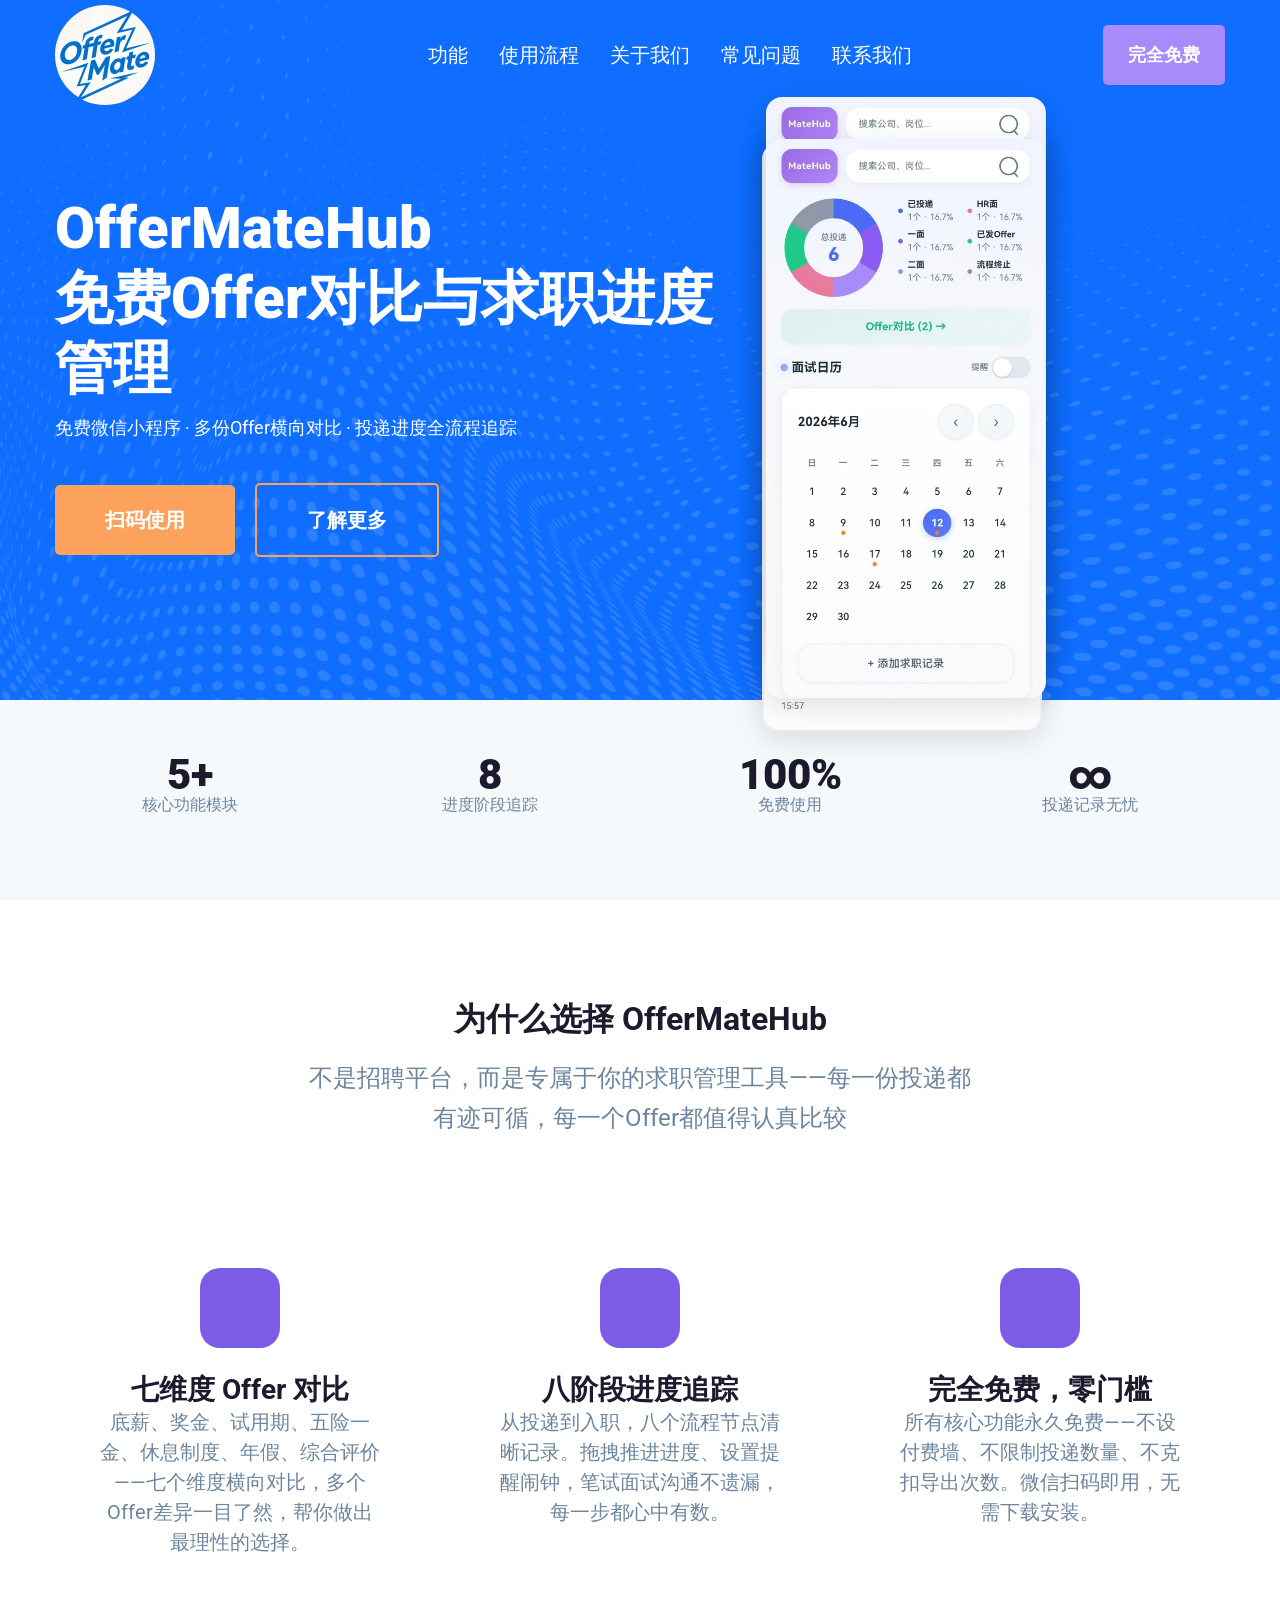
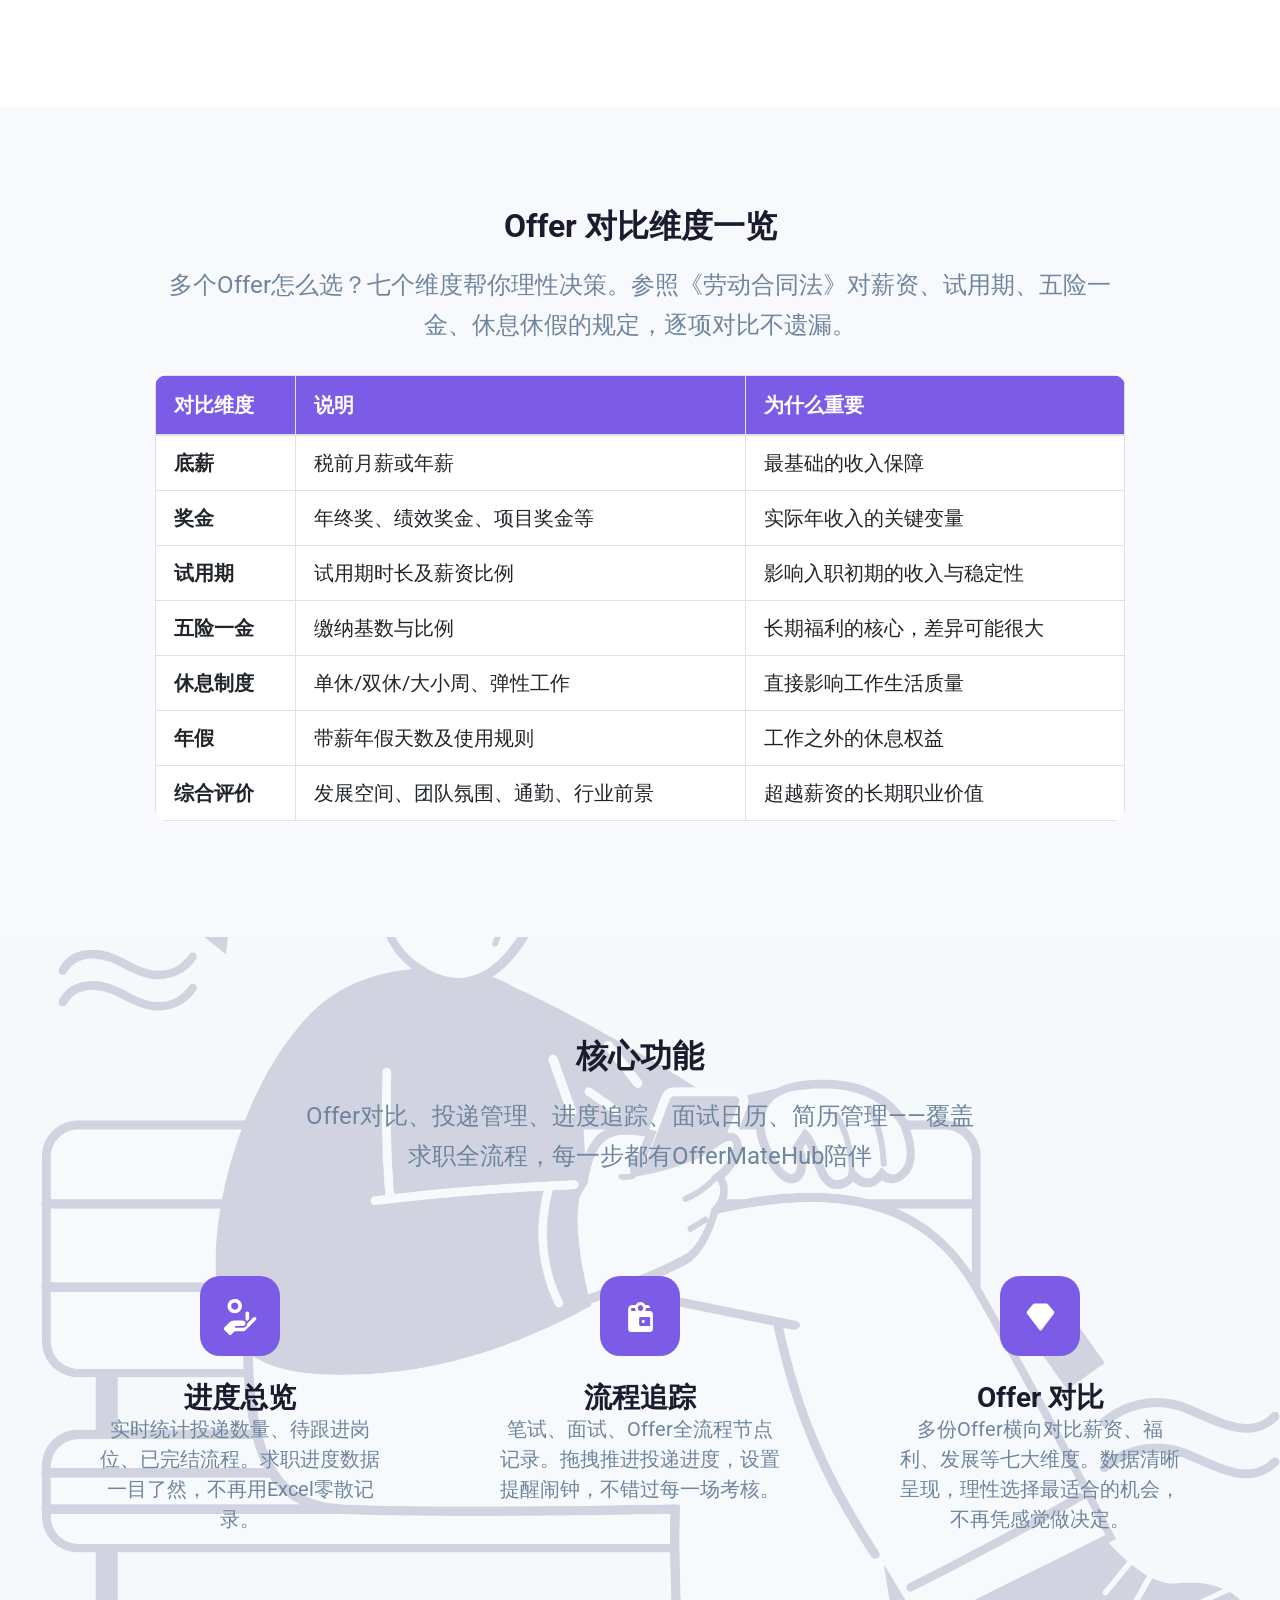
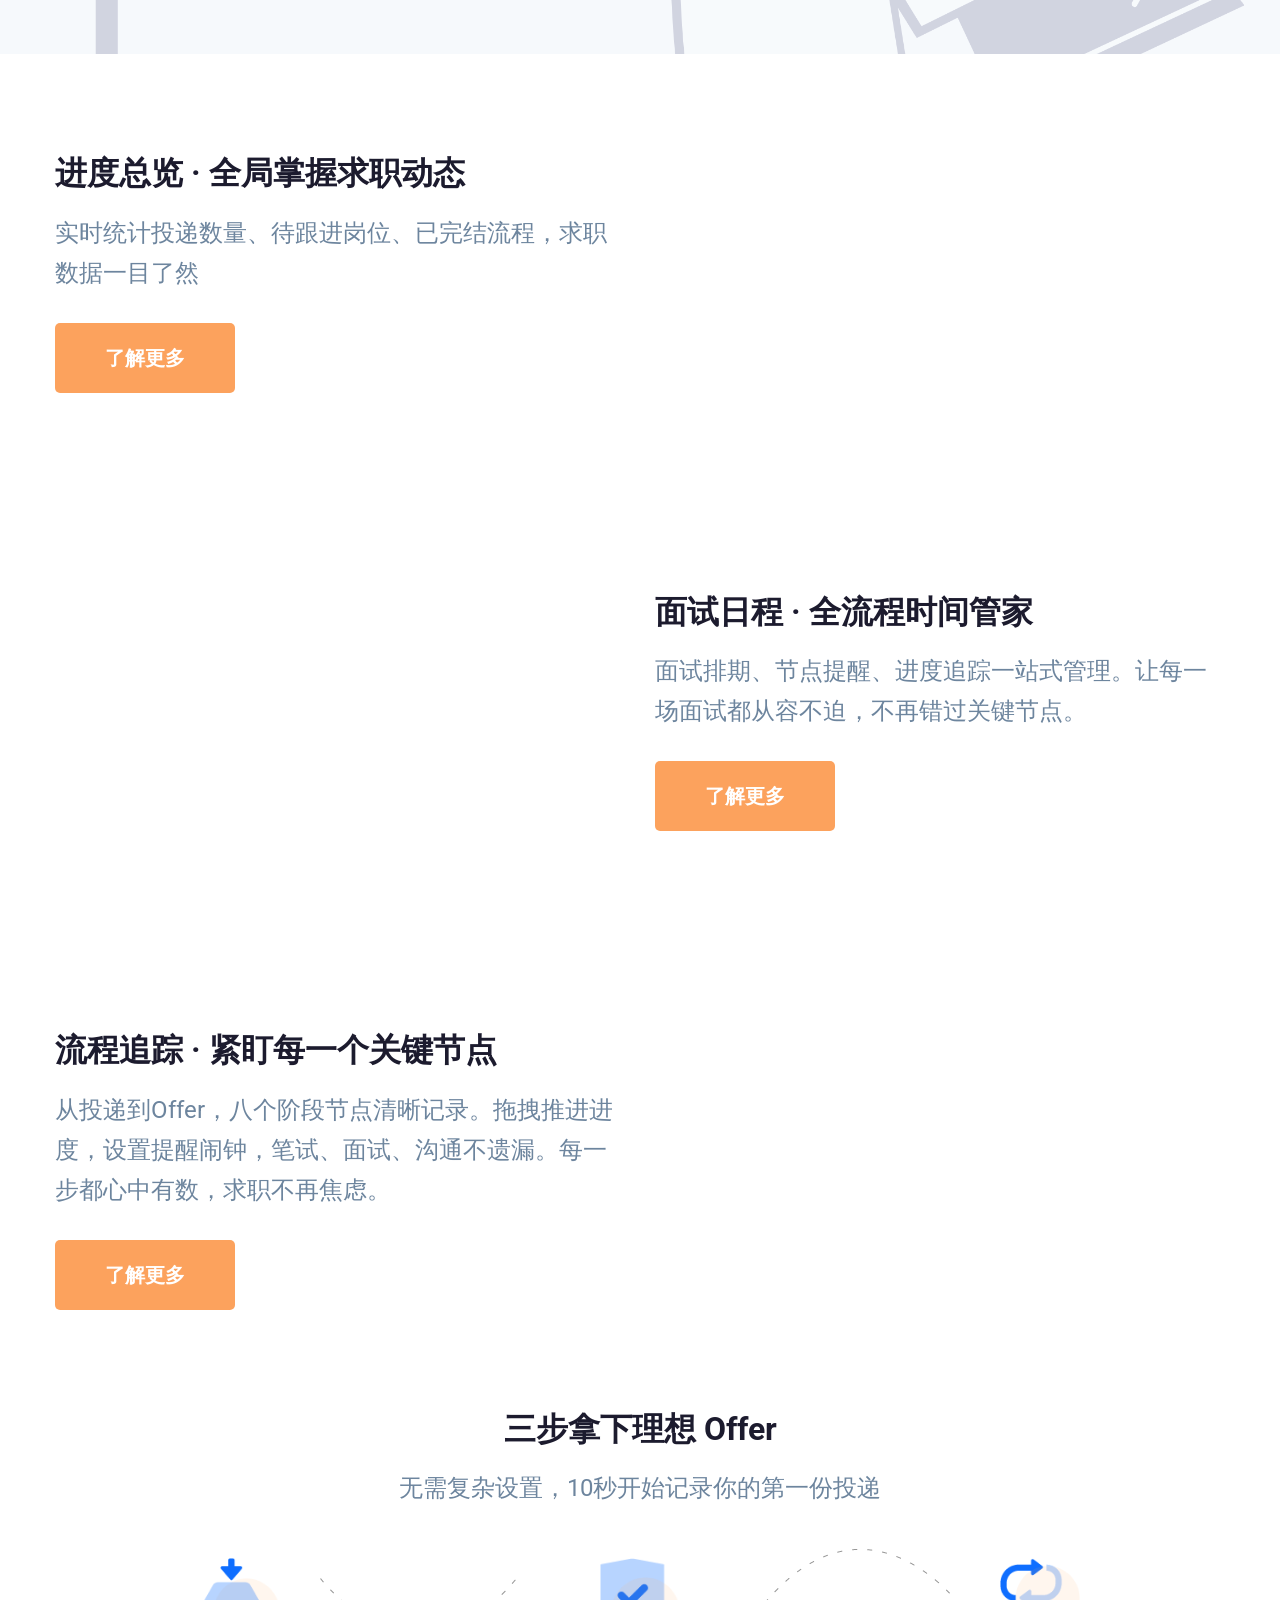
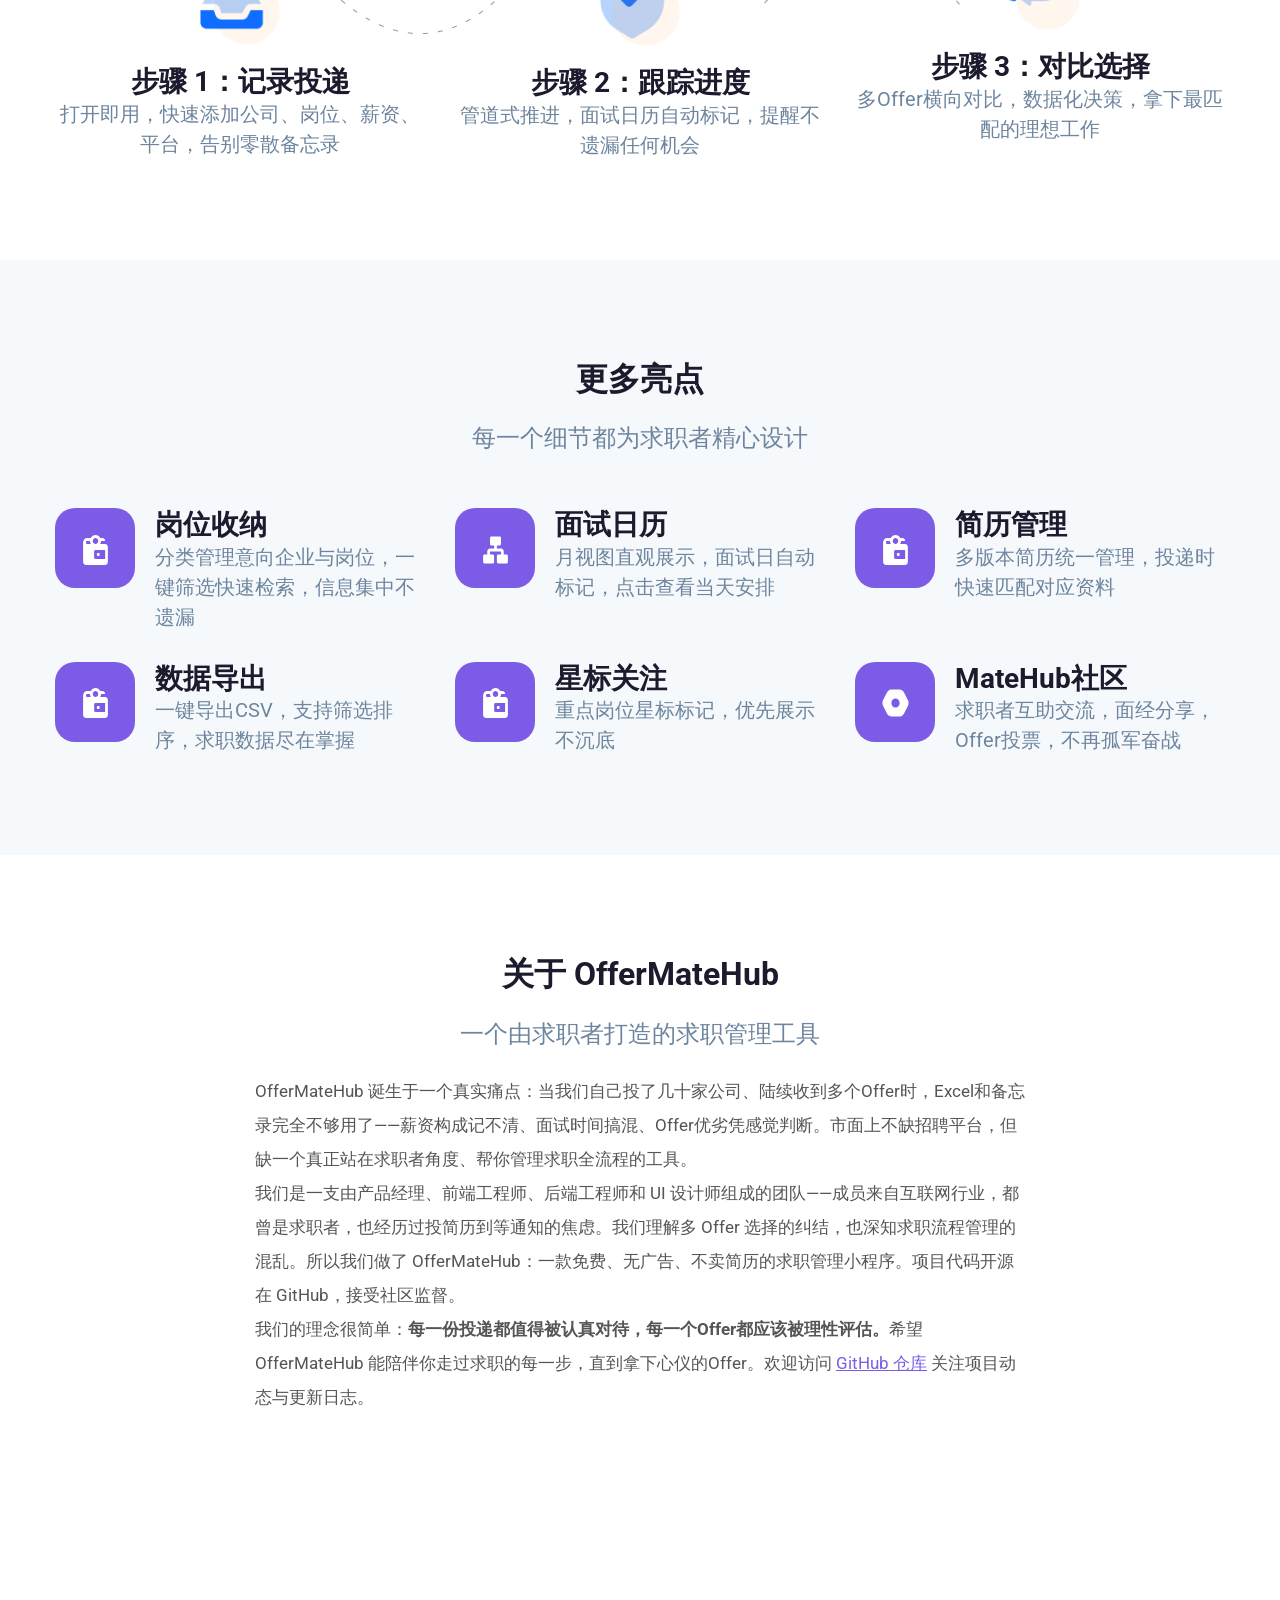
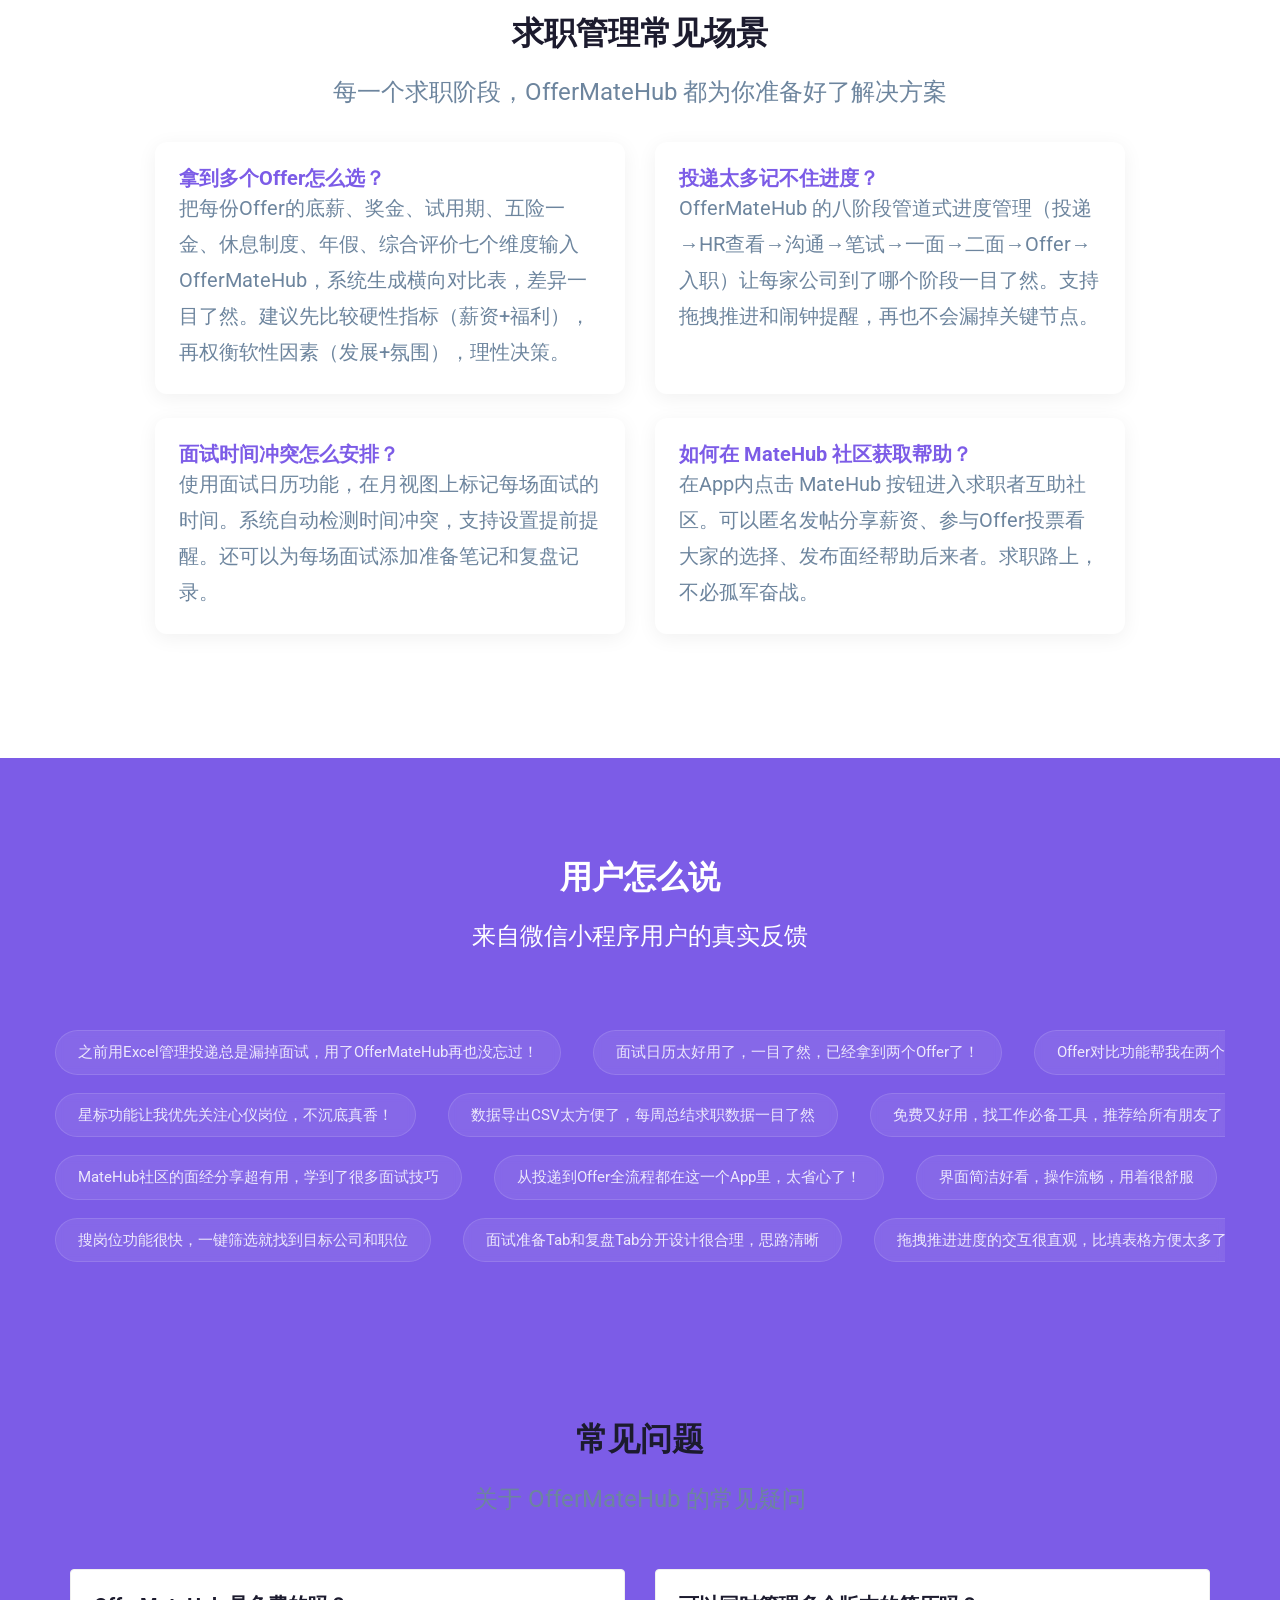
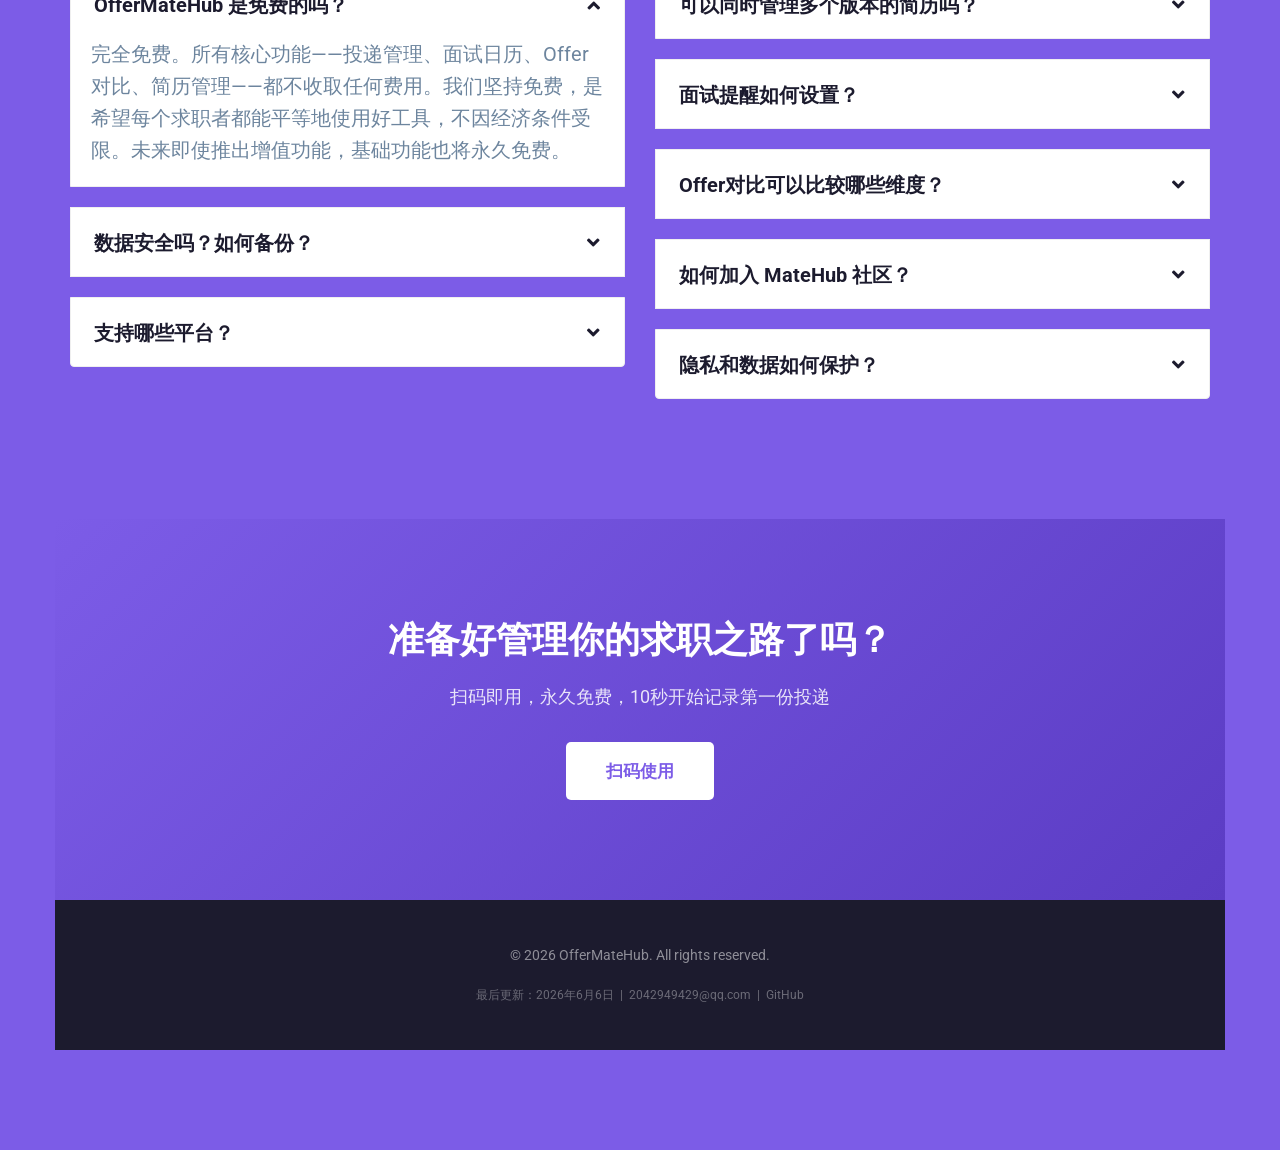
==== index.html @ 671b9801 "fix: SEO/GEO audit fixes — heading hierarchy, dead links, schema enhancement, EEAT, image & perf opt" ====
<!DOCTYPE html>
<html lang="zh-CN">
<head>
	<meta charset="UTF-8">

	<meta name="viewport" content="width=device-width, initial-scale=1, shrink-to-fit=no">
	<meta name="robots" content="index, follow">

	<title>OfferMateHub · 免费Offer对比与求职进度管理 | 微信小程序</title>
	<meta name="description" content="OfferMateHub 是一款免费的微信小程序，支持多份Offer横向对比薪资福利、投递进度全流程追踪、面试日历提醒。扫码即用，求职管理不再焦虑。">

	<link rel="canonical" href="https://offermatehub.cn/">
	<link rel="preload" href="assets/css/master.css" as="style">
	<link rel="preload" href="style.css" as="style">

		<meta property="og:title" content="OfferMateHub · 免费Offer对比与求职进度管理 | 微信小程序">
		<meta property="og:description" content="免费微信小程序，支持多份Offer横向对比、投递进度追踪、面试日历提醒。扫码即用。">
		<meta property="og:image" content="https://offermatehub.cn/assets/img/qr-code.jpg">
		<meta property="og:url" content="https://offermatehub.cn/">
		<meta property="og:type" content="website">
		<meta property="og:site_name" content="OfferMateHub">

		<meta name="twitter:card" content="summary_large_image">
		<meta name="twitter:title" content="OfferMateHub · 免费Offer对比与求职进度管理 | 微信小程序">
		<meta name="twitter:description" content="免费微信小程序，支持多份Offer横向对比、投递进度追踪、面试日历提醒。">
		<meta name="twitter:image" content="https://offermatehub.cn/assets/img/qr-code.jpg">


	<!--::::: FABICON ICON :::::::-->
	<link rel="icon" href="assets/img/logo/fabicon.png">

    <!--::::: ALL CSS FILES :::::::-->
	<link rel="stylesheet" href="assets/css/plugins/bootstrap.min.css">
	<link rel="stylesheet" href="assets/css/plugins/animate.min.css">
	<link rel="stylesheet" href="assets/css/plugins/fontawesome.css">
	<link rel="stylesheet" href="assets/css/plugins/modal-video.min.css">
	<link rel="stylesheet" href="assets/css/plugins/owl.carousel.css">
	<link rel="stylesheet" href="assets/css/plugins/slicknav.css">
	<link rel="stylesheet" href="assets/css/plugins/loader.css">
	<link rel="stylesheet" href="assets/css/plugins/splitting.css">
	<link rel="stylesheet" href="assets/css/master.css">
	<link rel="stylesheet" href="style.css">


<script type=”application/ld+json”>
[
  {
    “@context”: “https://schema.org”,
    “@type”: “SoftwareApplication”,
    “name”: “OfferMateHub”,
    “description”: “OfferMateHub 是一款免费的微信小程序，支持多份Offer横向对比薪资福利、投递进度全流程追踪、面试日历提醒。扫码即用，求职管理不再焦虑。”,
    “applicationCategory”: “BusinessApplication”,
    “operatingSystem”: “WeChat Mini Program”,
    “offers”: {
      “@type”: “Offer”,
      “price”: “0”,
      “priceCurrency”: “CNY”
    },
    “url”: “https://offermatehub.cn/”,
    “image”: “https://offermatehub.cn/assets/img/qr-code.jpg”
  },
  {
    “@context”: “https://schema.org”,
    “@type”: “Organization”,
    “name”: “OfferMateHub”,
    “url”: “https://offermatehub.cn/”,
    “logo”: “https://offermatehub.cn/assets/img/logo/OfferMateLogo.webp”,
    “description”: “OfferMateHub 是一款免费的微信小程序，专注求职Offer对比与投递进度管理。”,
    “contactPoint”: {
      “@type”: “ContactPoint”,
      “email”: “2042949429@qq.com”,
      “contactType”: “customer support”,
      “availableLanguage”: [“Chinese”]
    },
    “sameAs”: [
      “https://github.com/husuting/offermatehub”
    ]
  },
  {
    “@context”: “https://schema.org”,
    “@type”: “WebSite”,
    “name”: “OfferMateHub”,
    “url”: “https://offermatehub.cn/”,
    “potentialAction”: {
      “@type”: “SearchAction”,
      “target”: “https://offermatehub.cn/?s={search_term_string}”,
      “query-input”: “required name=search_term_string”
    }
  },
  {
    “@context”: “https://schema.org”,
    “@type”: “FAQPage”,
    “mainEntity”: [
      {
        “@type”: “Question”,
        “name”: “OfferMateHub 是免费的吗？”,
        “acceptedAnswer”: {
          “@type”: “Answer”,
          “text”: “完全免费。所有核心功能——投递管理、面试日历、Offer对比、简历管理——都不收取任何费用。我们坚持免费，是希望每个求职者都能平等地使用好工具，不因经济条件受限。未来即使推出增值功能，基础功能也将永久免费。”
        }
      },
      {
        “@type”: “Question”,
        “name”: “数据安全吗？如何备份？”,
        “acceptedAnswer”: {
          “@type”: “Answer”,
          “text”: “数据存储在微信小程序本地，不会上传到任何第三方服务器。你可以随时通过CSV导出功能将投递记录、Offer对比数据导出备份。建议定期导出保存，以防手机数据丢失。”
        }
      },
      {
        “@type”: “Question”,
        “name”: “支持哪些平台？”,
        “acceptedAnswer”: {
          “@type”: “Answer”,
          “text”: “目前支持微信小程序，在微信中搜索OfferMateHub即可使用，无需下载安装。iOS和Android独立App版本正在规划中，预计后续版本支持跨平台数据同步。Web端管理后台也在技术评估阶段，敬请期待。”
        }
      },
      {
        “@type”: “Question”,
        “name”: “可以同时管理多个版本的简历吗？”,
        “acceptedAnswer”: {
          “@type”: “Answer”,
          “text”: “可以。在”简历管理”模块中可以创建多份简历，针对不同公司、不同岗位定制不同版本。投递时选择对应的简历即可快速匹配。例如投递技术岗和产品岗，可以使用侧重不同的两份简历，提高简历与岗位的匹配度。”
        }
      },
      {
        “@type”: “Question”,
        “name”: “面试提醒如何设置？”,
        “acceptedAnswer”: {
          “@type”: “Answer”,
          “text”: “在”面试日历”中添加面试日期后，系统会自动在日历月视图上标记。点击具体日期可以设置提醒闹钟，支持提前30分钟、1小时、1天等多种提醒时间。开启微信通知权限后，系统会在设定时间通过微信服务通知提醒你，确保不会错过任何一场面试。”
        }
      },
      {
        “@type”: “Question”,
        “name”: “Offer对比可以比较哪些维度？”,
        “acceptedAnswer”: {
          “@type”: “Answer”,
          “text”: “底薪、奖金、试用期、五险一金、休息制度、年假、综合评价——共七个维度横向对比。输入每份Offer的数据后，系统自动生成对比表并高亮差异项。建议参照《劳动合同法》相关规定，重点关注五险一金缴纳基数和试用期薪资比例，这些往往是Offer中最容易被忽视但影响最大的部分。”
        }
      },
      {
        “@type”: “Question”,
        “name”: “如何加入 MateHub 社区？”,
        “acceptedAnswer”: {
          “@type”: “Answer”,
          “text”: “在小程序首页底部点击”MateHub”按钮即可进入社区。社区支持匿名发帖，可以分享面经、参与Offer投票、发布薪资信息供大家参考。所有帖子按”最新”和”热门”排序，优质内容会被加精推荐。社区倡导互助和真诚分享，拒绝广告和引流行为。”
        }
      },
      {
        “@type”: “Question”,
        “name”: “隐私和数据如何保护？”,
        “acceptedAnswer”: {
          “@type”: “Answer”,
          “text”: “我们高度重视你的隐私安全。所有投递记录、Offer数据和简历内容仅存储在你的微信小程序本地和你的个人云端备份中，不会用于任何商业用途。我们不会出售、分享或分析你的个人求职数据。CSV导出功能让你随时拥有数据的完整控制权。如需彻底清除数据，在小程序中一键删除即可。”
        }
      }
    ]
  },
  {
    “@context”: “https://schema.org”,
    “@type”: “HowTo”,
    “name”: “如何使用 OfferMateHub 拿下理想 Offer”,
    “description”: “10秒开始记录你的第一份投递，三步完成求职全流程管理”,
    “step”: [
      {
        “@type”: “HowToStep”,
        “position”: 1,
        “name”: “记录投递”,
        “text”: “打开即用，快速添加公司、岗位、薪资、平台，告别零散备忘录”
      },
      {
        “@type”: “HowToStep”,
        “position”: 2,
        “name”: “跟踪进度”,
        “text”: “管道式推进，面试日历自动标记，提醒不遗漏任何机会”
      },
      {
        “@type”: “HowToStep”,
        “position”: 3,
        “name”: “对比选择”,
        “text”: “多Offer横向对比，数据化决策，拿下最匹配的理想工作”
      }
    ]
  }
]
</script>
</head>

<body>
<a href="#main-content" class="skip-link" style="position:absolute;top:-100px;left:16px;background:#7c5ce7;color:#fff;padding:8px 16px;border-radius:4px;z-index:9999;font-size:14px;transition:top .2s" onfocus="this.style.top='16px'" onblur="this.style.top='-100px'">跳转到主内容</a>
	
	<!--::::: PRELOADER :::::::-->

	<div class="mesh-loader">
      <div class="set-one">
        <div class="circle"></div>
        <div class="circle"></div>
      </div>
      <div class="set-two">
        <div class="circle"></div>
        <div class="circle"></div>
      </div>
    </div>
    <!--::::: PRELOADER :::::::-->

    <!--::::: HEADER AREA START :::::::-->
	<header>
		<div class="header_area header_absolute" id="header">
			<div class="container">
				<div class="row">
					<div class="col-6 col-lg-2 align-self-center">
						<div class="logo">
							<a href="index.html"><img src="assets/img/logo/OfferMateLogo.webp" alt="OfferMateHub" style="width:100px;height:100px;border-radius:50%;object-fit:cover;vertical-align:middle;"></a>
						</div>
					</div>
					<div class="col-6 col-lg-7 align-self-center">
						<div class="main_menu d-none d-lg-block text-right">
								<ul id="nav_menu" class="scroll">
									<li><a href="#features">功能</a></li>
									<li><a href="#how-it-works">使用流程</a></li>
									<li><a href="#about">关于我们</a></li>
											<li><a href="#faq">常见问题</a></li>
										<li><a href="mailto:2042949429@qq.com" title="2042949429@qq.com">联系我们</a></li>
								</ul>
						</div>
						<div class="mobile_menu d-lg-none"></div>
					</div>
					<div class="col-lg-3 d-none d-lg-block text-right align-self-center">
						<a href="#" class="action_btn">完全免费</a>
					</div>
				</div>
			</div>
		</div>
	</header>
	<!--::::: HEADER AREA END :::::::-->

	<!--::::: WELCOME AREA START :::::::-->
	<div id="main-content" class="welcome_area" style="background-image: url(assets/img/bg/hero1.png); background-repeat: no-repeat; background-size: cover; background-position: center center;">
		<div class="container">
			<div class="row">
				<div class="col-lg-7 align-self-center">
					<div class="title" data-scroll>
						<h1 class="white_con" data-splitting>OfferMateHub<br>免费Offer对比与求职进度管理</h1>
						<div class="space-10"></div>
						<p data-splitting class="white_con" style="font-size:18px;margin:0;color:rgba(255,255,255,0.85);">免费微信小程序 · 多份Offer横向对比 · 投递进度全流程追踪</p>
						<div class="space-40"></div>

                            <span class="qr-btn-wrapper">
                                <a href="#" class="btn2">扫码使用</a>
                                <span class="qr-tooltip"><img src="assets/img/qr-code.jpg" alt="扫码使用小程序" width="180" height="180"></span>
                            </span>
                            <a href="#features" class="btn2" style="background:transparent;border:2px solid #fca25d;margin-left:15px;">了解更多</a>
					</div>
				</div>
				<div class="col-lg-5 align-self-center">
					
					<div class="apps wow fadeInRight stack-container" style="position:relative;width:280px;height:560px;margin:0 auto;">
						<img class="apps_img screen-shot stack-card" src="assets/img/screen/index.jpg" alt="OfferMateHub小程序首页截图" data-i="9" loading="lazy" style="max-width:280px;border-radius:16px;position:absolute;top:20px;left:0;z-index:3;transition:transform 0.4s ease;">
						<img class="apps_img screen-shot stack-card" src="assets/img/screen/index.jpg" alt="OfferMateHub小程序首页截图" data-i="0" loading="lazy" style="max-width:280px;border-radius:16px;position:absolute;top:0;left:0;z-index:9;transition:transform 0.4s ease;">
						<img class="apps_img screen-shot stack-card" src="assets/img/screen/process_record.jpg" alt="OfferMateHub投递进度追踪截图" data-i="5" loading="lazy" style="max-width:280px;border-radius:16px;position:absolute;top:10px;left:0;z-index:5;transition:transform 0.4s ease;">
						<img class="apps_img screen-shot stack-card" src="assets/img/screen/offer_compare.jpg" alt="OfferMateHub Offer对比功能截图" data-i="3" loading="lazy" style="max-width:280px;border-radius:16px;position:absolute;top:20px;left:0;z-index:0;transition:transform 0.4s ease;">
					</div>
				</div>
			</div>
		</div>
	</div>
	<!--::::: WELCOME AREA END :::::::-->

	<!--::::: LOGO AREA START :::::::-->
		<div class="logo_area primary_bg">
			<div class="container">
				<div class="row">
					<div class="col-12">
						<div class="row text-center justify-content-center" style="padding:40px 0">
							<div class="col-md-3 col-6" style="margin-bottom:20px">
								<div style="font-size:42px;font-weight:900;color:#1c1b2e">5+</div>
								<div style="font-size:16px;color:#6d859e">核心功能模块</div>
							</div>
							<div class="col-md-3 col-6" style="margin-bottom:20px">
								<div style="font-size:42px;font-weight:900;color:#1c1b2e">8</div>
								<div style="font-size:16px;color:#6d859e">进度阶段追踪</div>
							</div>
							<div class="col-md-3 col-6" style="margin-bottom:20px">
								<div style="font-size:42px;font-weight:900;color:#1c1b2e">100%</div>
								<div style="font-size:16px;color:#6d859e">免费使用</div>
							</div>
							<div class="col-md-3 col-6" style="margin-bottom:20px">
								<div style="font-size:42px;font-weight:900;color:#1c1b2e">∞</div>
								<div style="font-size:16px;color:#6d859e">投递记录无忧</div>
							</div>
						</div>
					</div>
				</div>
			</div>
		</div>
	<!--::::: LOGO AREA END :::::::-->
		<!--::::: WHY CHOOSE AREA START :::::::-->
		<div id="why-us" class="feature_area section-padding">
			<div class="container">
				<div class="row">
					<div class="col-lg-7 text-center m-auto">
						<div class="heading hbm wow fadeInUp">
							<h2>为什么选择 OfferMateHub</h2>
							<p>不是招聘平台，而是专属于你的求职管理工具——每一份投递都有迹可循，每一个Offer都值得认真比较</p>
						</div>
					</div>
				</div>
				<div class="row justify-content-center" style="margin-top:30px">
					<div class="col-lg-4 wow fadeInUp" data-wow-delay=".3s">
						<div class="single_core_feature">
							<div class="icon_box">
								<h2 style="font-size:48px;font-weight:900;color:#7c5ce7;margin:0">7</h2>
							</div>
							<div class="content_box">
								<h3>七维度 Offer 对比</h3>
								<p>底薪、奖金、试用期、五险一金、休息制度、年假、综合评价——七个维度横向对比，多个Offer差异一目了然，帮你做出最理性的选择。</p>
							</div>
						</div>
					</div>
					<div class="col-lg-4 wow fadeInUp" data-wow-delay=".5s">
						<div class="single_core_feature">
							<div class="icon_box">
								<h2 style="font-size:48px;font-weight:900;color:#7c5ce7;margin:0">8</h2>
							</div>
							<div class="content_box">
								<h3>八阶段进度追踪</h3>
								<p>从投递到入职，八个流程节点清晰记录。拖拽推进进度、设置提醒闹钟，笔试面试沟通不遗漏，每一步都心中有数。</p>
							</div>
						</div>
					</div>
					<div class="col-lg-4 wow fadeInUp" data-wow-delay=".7s">
						<div class="single_core_feature">
							<div class="icon_box">
								<h2 style="font-size:48px;font-weight:900;color:#7c5ce7;margin:0">0</h2>
							</div>
							<div class="content_box">
								<h3>完全免费，零门槛</h3>
								<p>所有核心功能永久免费——不设付费墙、不限制投递数量、不克扣导出次数。微信扫码即用，无需下载安装。</p>
							</div>
						</div>
					</div>
				</div>
			</div>
		</div>
		<!--::::: WHY CHOOSE AREA END :::::::-->
		<!--::::: OFFER COMPARE TABLE AREA START :::::::-->
		<div class="section-padding" style="background:#f8f9fc;">
			<div class="container">
				<div class="row">
					<div class="col-lg-10 m-auto">
						<div class="heading text-center wow fadeInUp">
							<h2>Offer 对比维度一览</h2>
							<p>多个Offer怎么选？七个维度帮你理性决策。参照《劳动合同法》对薪资、试用期、五险一金、休息休假的规定，逐项对比不遗漏。</p>
						</div>
						<div class="table-responsive" style="margin-top:30px;">
							<table class="table table-bordered" style="background:#fff;border-radius:12px;overflow:hidden;">
								<thead style="background:#7c5ce7;color:#fff;">
									<tr>
										<th style="padding:14px 18px;">对比维度</th>
										<th style="padding:14px 18px;">说明</th>
										<th style="padding:14px 18px;">为什么重要</th>
									</tr>
								</thead>
								<tbody>
									<tr>
										<td style="padding:12px 18px;"><strong>底薪</strong></td>
										<td style="padding:12px 18px;">税前月薪或年薪</td>
										<td style="padding:12px 18px;">最基础的收入保障</td>
									</tr>
									<tr>
										<td style="padding:12px 18px;"><strong>奖金</strong></td>
										<td style="padding:12px 18px;">年终奖、绩效奖金、项目奖金等</td>
										<td style="padding:12px 18px;">实际年收入的关键变量</td>
									</tr>
									<tr>
										<td style="padding:12px 18px;"><strong>试用期</strong></td>
										<td style="padding:12px 18px;">试用期时长及薪资比例</td>
										<td style="padding:12px 18px;">影响入职初期的收入与稳定性</td>
									</tr>
									<tr>
										<td style="padding:12px 18px;"><strong>五险一金</strong></td>
										<td style="padding:12px 18px;">缴纳基数与比例</td>
										<td style="padding:12px 18px;">长期福利的核心，差异可能很大</td>
									</tr>
									<tr>
										<td style="padding:12px 18px;"><strong>休息制度</strong></td>
										<td style="padding:12px 18px;">单休/双休/大小周、弹性工作</td>
										<td style="padding:12px 18px;">直接影响工作生活质量</td>
									</tr>
									<tr>
										<td style="padding:12px 18px;"><strong>年假</strong></td>
										<td style="padding:12px 18px;">带薪年假天数及使用规则</td>
										<td style="padding:12px 18px;">工作之外的休息权益</td>
									</tr>
									<tr>
										<td style="padding:12px 18px;"><strong>综合评价</strong></td>
										<td style="padding:12px 18px;">发展空间、团队氛围、通勤、行业前景</td>
										<td style="padding:12px 18px;">超越薪资的长期职业价值</td>
									</tr>
								</tbody>
							</table>
						</div>
					</div>
				</div>
			</div>
		</div>
		<!--::::: OFFER COMPARE TABLE AREA END :::::::-->



	<!--::::: CORE FEATURE AREA START :::::::-->
	<div id="features" class="core_feature_area section-padding2 primary_bg" style="position:relative;overflow:hidden;">
			<img src="assets/img/feature/hero31.png" alt="" style="position:absolute;top:0;left:0;width:100%;height:100%;object-fit:cover;opacity:0.15;pointer-events:none;">
		<div class="container">
			<div class="row">
				<div class="col-lg-7 text-center m-auto">
					<div class="heading hbm wow fadeInUp">
							<h2>核心功能</h2>
							<p>Offer对比、投递管理、进度追踪、面试日历、简历管理——覆盖求职全流程，每一步都有OfferMateHub陪伴</p>
					</div>
				</div>
			</div>
			<div class="row justify-content-center">
				<div class="col-lg-4 wow fadeInUp" data-wow-delay=".4s">
					<div class="single_core_feature">
						<div class="icon_box">
							<img src="assets/img/icon/core_feature11.png" alt="">
						</div>
						<div class="content_box">
								<h3>进度总览</h3>
								<p>实时统计投递数量、待跟进岗位、已完结流程。求职进度数据一目了然，不再用Excel零散记录。</p>
						</div>
					</div>
				</div>
				<div class="col-lg-4 wow fadeInUp" data-wow-delay=".6s">
					<div class="single_core_feature">
						<div class="icon_box">
							<img src="assets/img/icon/core_feature12.png" alt="">
						</div>
						<div class="content_box">
								<h3>流程追踪</h3>
								<p>笔试、面试、Offer全流程节点记录。拖拽推进投递进度，设置提醒闹钟，不错过每一场考核。</p>
						</div>
					</div>
				</div>
				<div class="col-lg-4 wow fadeInUp" data-wow-delay=".8s">
					<div class="single_core_feature">
						<div class="icon_box">
							<img src="assets/img/icon/core_feature13.png" alt="">
						</div>
						<div class="content_box">
								<h3>Offer 对比</h3>
								<p>多份Offer横向对比薪资、福利、发展等七大维度。数据清晰呈现，理性选择最适合的机会，不再凭感觉做决定。</p>
						</div>
					</div>
				</div>
			</div>
		</div>
	</div>
	<!--::::: CORE FEATURE AREA END :::::::-->

	<!--::::: FEATURE AREA START :::::::-->
	<div id="overview" class="feature_area section-padding">
		<div class="container">
			<div class="row">
				<div class="col-12 mobile_img">
					<div class="mobile_feature_img">
						<img class="screen-shot" src="assets/img/screen/record_pipe.png" alt="OfferMateHub进度总览功能截图" style="max-width: 480px;border-radius: 16px;" loading="lazy">
					</div>
				</div>
				<div class="col-lg-6">
					<div class="heading wow fadeInUp">
						<h2>进度总览 · 全局掌握求职动态</h2>
						<p>实时统计投递数量、待跟进岗位、已完结流程，求职数据一目了然</p>
						<div class="space-30"></div>
						<a href="#features" class="btn2">了解更多</a>
					</div>
				</div>
				<div class="col-lg-6 tab_img">
					<div class="feature_tab_img_right">
						<img class="screen-shot" src="assets/img/screen/record_pipe.png" alt="OfferMateHub进度总览功能截图" style="max-width: 480px;border-radius: 16px;" loading="lazy">
					</div>
				</div>
				
			</div>
		</div>
	</div>
	<!--::::: FEATURE AREA END :::::::-->

	<!--::::: FEATURE AREA START :::::::-->
	<div id="review" class="feature_area section-padding">
		<div class="container">
			<div class="row justify-content-end">
				<div class="col-12 mobile_img">
					<div class="mobile_feature_img2">
						<img class="screen-shot" src="assets/img/screen/dayrecord.png" alt="OfferMateHub面试日历功能截图" style="max-width: 300px;border-radius: 16px;" loading="lazy">
					</div>
				</div>
				<div class="col-lg-6 tab_img">
					<div class="feature_tab_img_left">
						<img class="screen-shot" src="assets/img/screen/dayrecord.png" alt="OfferMateHub面试日历功能截图" style="max-width: 300px;border-radius: 16px;" loading="lazy">
					</div>
				</div>
				<div class="col-lg-6">
					<div class="heading wow fadeInUp">
							<h2>面试日程 · 全流程时间管家</h2>
							<p>面试排期、节点提醒、进度追踪一站式管理。让每一场面试都从容不迫，不再错过关键节点。</p>
						<div class="space-30"></div>
						<a href="#features" class="btn2">了解更多</a>
					</div>
				</div>
			</div>
		</div>
	</div>
	<!--::::: FEATURE AREA END :::::::-->

	<!--::::: FEATURE AREA START :::::::-->
	<div id="pipeline" class="feature_area section-padding">
		<div class="container">
			<div class="row">
				<div class="col-12 mobile_img">
					<div class="mobile_feature_img">
						<img class="screen-shot" src="assets/img/screen/process8.png" alt="OfferMateHub流程追踪功能截图" style="max-width: 360px;border-radius: 16px;" loading="lazy">
					</div>
				</div>
				<div class="col-lg-6">
					<div class="heading wow fadeInUp">
						<h2>流程追踪 · 紧盯每一个关键节点</h2>
						<p>从投递到Offer，八个阶段节点清晰记录。拖拽推进进度，设置提醒闹钟，笔试、面试、沟通不遗漏。每一步都心中有数，求职不再焦虑。</p>
						<div class="space-30"></div>
						<a href="#features" class="btn2">了解更多</a>
					</div>
				</div>
				<div class="col-lg-6 tab_img">
					<div class="feature_tab_img_right">
						<img class="screen-shot" src="assets/img/screen/process8.png" alt="OfferMateHub流程追踪功能截图" style="max-width: 360px;border-radius: 16px;" loading="lazy">
					</div>
				</div>
				
			</div>
		</div>
	</div>
	<!--::::: FEATURE AREA END :::::::-->

	<!--::::: ABOUT AREA START :::::::-->
	<div id="how-it-works" class="about_area section-padding-bottom2">
		<div class="container">
			<div class="row">
				<div class="col-lg-7 text-center m-auto">
					<div class="heading hbm wow fadeInUp">
							<h2>三步拿下理想 Offer</h2>
							<p>无需复杂设置，10秒开始记录你的第一份投递</p>
					</div>
				</div>
			</div>
			<div class="row justify-content-center">
				<div class="col-lg-4 wow fadeInUp" data-wow-delay=".4s">
					<div class="single_about about_line">
						<div class="single_about_icon">
							<img src="assets/img/icon/work11.png" alt="">
						</div>
						<div class="content_box">
								<h3>步骤 1：记录投递</h3>
								<p>打开即用，快速添加公司、岗位、薪资、平台，告别零散备忘录</p>
						</div>
					</div>
				</div>
				<div class="col-lg-4 wow fadeInUp" data-wow-delay=".6s">
					<div class="single_about about_line about_line2">
						<div class="single_about_icon">
							<img src="assets/img/icon/work12.png" alt="">
						</div>
						<div class="content_box">
								<h3>步骤 2：跟踪进度</h3>
								<p>管道式推进，面试日历自动标记，提醒不遗漏任何机会</p>
						</div>
					</div>
				</div>
				<div class="col-lg-4 wow fadeInUp" data-wow-delay=".8s">
					<div class="single_about">
						<div class="single_about_icon">
							<img src="assets/img/icon/work13.png" alt="">
						</div>
						<div class="content_box">
								<h3>步骤 3：对比选择</h3>
								<p>多Offer横向对比，数据化决策，拿下最匹配的理想工作</p>
						</div>
					</div>
				</div>
			</div>
		</div>
	</div>
	<!--::::: ABOUT AREA END :::::::-->

	<!--::::: MORE FEATURE AREA START :::::::-->
	<div class="more_feature_area section-padding2 primary_bg">
		<div class="container">
			<div class="row">
				<div class="col-lg-7 text-center m-auto">
					<div class="heading hbm wow fadeInUp">
							<h2>更多亮点</h2>
							<p>每一个细节都为求职者精心设计</p>
					</div>
				</div>
			</div>
			<div class="row justify-content-center">
				<div class="col-lg-4 wow fadeInUp" data-wow-delay=".4s">
					<div class="single_more_feature">
						<div class="icon_box more_feature_icon">
							<img src="assets/img/icon/more_feature11.png" alt="">
						</div>
						<div class="content_box more_feature_content">
								<h3>岗位收纳</h3>
								<p>分类管理意向企业与岗位，一键筛选快速检索，信息集中不遗漏</p>
						</div>
					</div>
				</div>
				<div class="col-lg-4 wow fadeInUp" data-wow-delay=".5s">
					<div class="single_more_feature">
						<div class="icon_box more_feature_icon">
							<img src="assets/img/icon/more_feature12.png" alt="">
						</div>
						<div class="content_box more_feature_content">
								<h3>面试日历</h3>
								<p>月视图直观展示，面试日自动标记，点击查看当天安排</p>
						</div>
					</div>
				</div>
				<div class="col-lg-4 wow fadeInUp" data-wow-delay=".6s">
					<div class="single_more_feature">
						<div class="icon_box more_feature_icon">
							<img src="assets/img/icon/more_feature11.png" alt="">
						</div>
						<div class="content_box more_feature_content">
								<h3>简历管理</h3>
								<p>多版本简历统一管理，投递时快速匹配对应资料</p>
						</div>
					</div>
				</div>
				<div class="col-lg-4 wow fadeInUp" data-wow-delay=".7s">
					<div class="single_more_feature">
						<div class="icon_box more_feature_icon">
							<img src="assets/img/icon/more_feature11.png" alt="">
						</div>
						<div class="content_box more_feature_content">
								<h3>数据导出</h3>
								<p>一键导出CSV，支持筛选排序，求职数据尽在掌握</p>
						</div>
					</div>
				</div>
				<div class="col-lg-4 wow fadeInUp" data-wow-delay=".8s">
					<div class="single_more_feature">
						<div class="icon_box more_feature_icon">
							<img src="assets/img/icon/more_feature11.png" alt="">
						</div>
						<div class="content_box more_feature_content">
								<h3>星标关注</h3>
								<p>重点岗位星标标记，优先展示不沉底</p>
						</div>
					</div>
				</div>
				<div class="col-lg-4 wow fadeInUp" data-wow-delay=".9s">
					<div class="single_more_feature">
						<div class="icon_box more_feature_icon">
							<img src="assets/img/icon/more_feature16.png" alt="">
						</div>
						<div class="content_box more_feature_content">
								<h3>MateHub社区</h3>
								<p>求职者互助交流，面经分享，Offer投票，不再孤军奋战</p>
						</div>
					</div>
				</div>
			</div>
		</div>
	</div>
	<!--::::: MORE FEATURE AREA END :::::::-->

          <!--::::: ABOUT AREA START :::::::-->
          <div id="about" class="feature_area section-padding">
            <div class="container">
              <div class="row">
                <div class="col-lg-8 m-auto text-center">
                  <div class="heading wow fadeInUp">
                    <h2>关于 OfferMateHub</h2>
                    <p>一个由求职者打造的求职管理工具</p>
                  </div>
                  <div class="space-20"></div>
                  <p style="font-size:17px;line-height:2;color:#555;text-align:left;">
                  OfferMateHub 诞生于一个真实痛点：当我们自己投了几十家公司、陆续收到多个Offer时，Excel和备忘录完全不够用了——薪资构成记不清、面试时间搞混、Offer优劣凭感觉判断。市面上不缺招聘平台，但缺一个真正站在求职者角度、帮你管理求职全流程的工具。
                  </p>
                  <p style="font-size:17px;line-height:2;color:#555;text-align:left;">
                  我们是一支由产品经理、前端工程师、后端工程师和 UI 设计师组成的团队——成员来自互联网行业，都曾是求职者，也经历过投简历到等通知的焦虑。我们理解多 Offer 选择的纠结，也深知求职流程管理的混乱。所以我们做了 OfferMateHub：一款免费、无广告、不卖简历的求职管理小程序。项目代码开源在 GitHub，接受社区监督。
                  </p>
                  <p style="font-size:17px;line-height:2;color:#555;text-align:left;">
                  我们的理念很简单：<strong>每一份投递都值得被认真对待，每一个Offer都应该被理性评估。</strong>希望 OfferMateHub 能陪伴你走过求职的每一步，直到拿下心仪的Offer。欢迎访问 <a href="https://github.com/husuting/offermatehub" target="_blank" rel="noopener" style="color:#7c5ce7;text-decoration:underline;">GitHub 仓库</a> 关注项目动态与更新日志。
                  </p>
                </div>
              </div>
            </div>
          </div>
          <!--::::: ABOUT AREA END :::::::-->
		<!--::::: GEO Q&A AREA START :::::::-->
		<div class="section-padding">
			<div class="container">
				<div class="row">
					<div class="col-lg-10 m-auto">
						<div class="heading text-center wow fadeInUp">
							<h2>求职管理常见场景</h2>
							<p>每一个求职阶段，OfferMateHub 都为你准备好了解决方案</p>
						</div>
						<div class="row" style="margin-top:30px;">
							<div class="col-lg-6" style="margin-bottom:24px;">
								<div style="background:#fff;border-radius:12px;padding:24px;box-shadow:0 4px 20px rgba(0,0,0,0.06);height:100%;">
									<h5 style="color:#7c5ce7;">拿到多个Offer怎么选？</h5>
									<p style="margin:0;line-height:1.8;">把每份Offer的底薪、奖金、试用期、五险一金、休息制度、年假、综合评价七个维度输入OfferMateHub，系统生成横向对比表，差异一目了然。建议先比较硬性指标（薪资+福利），再权衡软性因素（发展+氛围），理性决策。</p>
								</div>
							</div>
							<div class="col-lg-6" style="margin-bottom:24px;">
								<div style="background:#fff;border-radius:12px;padding:24px;box-shadow:0 4px 20px rgba(0,0,0,0.06);height:100%;">
									<h5 style="color:#7c5ce7;">投递太多记不住进度？</h5>
									<p style="margin:0;line-height:1.8;">OfferMateHub 的八阶段管道式进度管理（投递→HR查看→沟通→笔试→一面→二面→Offer→入职）让每家公司到了哪个阶段一目了然。支持拖拽推进和闹钟提醒，再也不会漏掉关键节点。</p>
								</div>
							</div>
							<div class="col-lg-6" style="margin-bottom:24px;">
								<div style="background:#fff;border-radius:12px;padding:24px;box-shadow:0 4px 20px rgba(0,0,0,0.06);height:100%;">
									<h5 style="color:#7c5ce7;">面试时间冲突怎么安排？</h5>
									<p style="margin:0;line-height:1.8;">使用面试日历功能，在月视图上标记每场面试的时间。系统自动检测时间冲突，支持设置提前提醒。还可以为每场面试添加准备笔记和复盘记录。</p>
								</div>
							</div>
							<div class="col-lg-6" style="margin-bottom:24px;">
								<div style="background:#fff;border-radius:12px;padding:24px;box-shadow:0 4px 20px rgba(0,0,0,0.06);height:100%;">
									<h5 style="color:#7c5ce7;">如何在 MateHub 社区获取帮助？</h5>
									<p style="margin:0;line-height:1.8;">在App内点击 MateHub 按钮进入求职者互助社区。可以匿名发帖分享薪资、参与Offer投票看大家的选择、发布面经帮助后来者。求职路上，不必孤军奋战。</p>
								</div>
							</div>
						</div>
					</div>
				</div>
			</div>
		</div>
		<!--::::: GEO Q&A AREA END :::::::-->


		

	<!--::::: TESTIMONIAL AREA START :::::::-->
	<div class="testimonial_area section-padding third_bg">
		<div class="container">
			<div class="row">
				<div class="col-lg-7 text-center m-auto">
					<div class="heading hbm white wow fadeInUp">
							<h2>用户怎么说</h2>
							<p>来自微信小程序用户的真实反馈</p>
					</div>
				</div>
			</div>
		<div class="danmaku-container">
			<div class="danmaku-row" style="--speed: 28s;">
				<div class="danmaku-track">
					<span class="danmaku-item">之前用Excel管理投递总是漏掉面试，用了OfferMateHub再也没忘过！</span>
					<span class="danmaku-item">面试日历太好用了，一目了然，已经拿到两个Offer了！</span>
					<span class="danmaku-item">Offer对比功能帮我在两个Offer间做出了最理性的选择</span>
					<span class="danmaku-item">流程管道让我清楚每家公司到了哪个阶段，心里有数！</span>
					<span class="danmaku-item">面试复盘帮我积累了很多经验，面试越来越有信心</span>
					<span class="danmaku-item">简历管理功能很实用，不同岗位投不同版本的简历</span>
				</div>
				<div class="danmaku-track">
					<span class="danmaku-item">之前用Excel管理投递总是漏掉面试，用了OfferMateHub再也没忘过！</span>
					<span class="danmaku-item">面试日历太好用了，一目了然，已经拿到两个Offer了！</span>
					<span class="danmaku-item">Offer对比功能帮我在两个Offer间做出了最理性的选择</span>
					<span class="danmaku-item">流程管道让我清楚每家公司到了哪个阶段，心里有数！</span>
					<span class="danmaku-item">面试复盘帮我积累了很多经验，面试越来越有信心</span>
					<span class="danmaku-item">简历管理功能很实用，不同岗位投不同版本的简历</span>
				</div>
			</div>
			<div class="danmaku-row" style="--speed: 35s;">
				<div class="danmaku-track">
					<span class="danmaku-item">星标功能让我优先关注心仪岗位，不沉底真香！</span>
					<span class="danmaku-item">数据导出CSV太方便了，每周总结求职数据一目了然</span>
					<span class="danmaku-item">免费又好用，找工作必备工具，推荐给所有朋友了！</span>
					<span class="danmaku-item">进度总览一眼就能看到投了多少家，效率翻倍</span>
					<span class="danmaku-item">闹钟提醒再也不会错过笔试面试，救了我好几次！</span>
				</div>
				<div class="danmaku-track">
					<span class="danmaku-item">星标功能让我优先关注心仪岗位，不沉底真香！</span>
					<span class="danmaku-item">数据导出CSV太方便了，每周总结求职数据一目了然</span>
					<span class="danmaku-item">免费又好用，找工作必备工具，推荐给所有朋友了！</span>
					<span class="danmaku-item">进度总览一眼就能看到投了多少家，效率翻倍</span>
					<span class="danmaku-item">闹钟提醒再也不会错过笔试面试，救了我好几次！</span>
				</div>
			</div>
			<div class="danmaku-row" style="--speed: 22s;">
				<div class="danmaku-track">
					<span class="danmaku-item">MateHub社区的面经分享超有用，学到了很多面试技巧</span>
					<span class="danmaku-item">从投递到Offer全流程都在这一个App里，太省心了！</span>
					<span class="danmaku-item">界面简洁好看，操作流畅，用着很舒服</span>
					<span class="danmaku-item">每天打开看看自己的求职进度，踏实感满满</span>
					<span class="danmaku-item">对比维度很全面，底薪奖金休假一目了然，太好用了</span>
					<span class="danmaku-item">匿名发帖功能让我敢在社区分享薪资，得到很多建议</span>
				</div>
				<div class="danmaku-track">
					<span class="danmaku-item">MateHub社区的面经分享超有用，学到了很多面试技巧</span>
					<span class="danmaku-item">从投递到Offer全流程都在这一个App里，太省心了！</span>
					<span class="danmaku-item">界面简洁好看，操作流畅，用着很舒服</span>
					<span class="danmaku-item">每天打开看看自己的求职进度，踏实感满满</span>
					<span class="danmaku-item">对比维度很全面，底薪奖金休假一目了然，太好用了</span>
					<span class="danmaku-item">匿名发帖功能让我敢在社区分享薪资，得到很多建议</span>
				</div>
			</div>
			<div class="danmaku-row" style="--speed: 40s;">
				<div class="danmaku-track">
					<span class="danmaku-item">搜岗位功能很快，一键筛选就找到目标公司和职位</span>
					<span class="danmaku-item">面试准备Tab和复盘Tab分开设计很合理，思路清晰</span>
					<span class="danmaku-item">拖拽推进进度的交互很直观，比填表格方便太多了</span>
					<span class="danmaku-item">Offer投票功能挺有意思的，看看大家的意见参考一下</span>
					<span class="danmaku-item">每次面完回来填复盘，感觉自己在持续进步</span>
				</div>
				<div class="danmaku-track">
					<span class="danmaku-item">搜岗位功能很快，一键筛选就找到目标公司和职位</span>
					<span class="danmaku-item">面试准备Tab和复盘Tab分开设计很合理，思路清晰</span>
					<span class="danmaku-item">拖拽推进进度的交互很直观，比填表格方便太多了</span>
					<span class="danmaku-item">Offer投票功能挺有意思的，看看大家的意见参考一下</span>
					<span class="danmaku-item">每次面完回来填复盘，感觉自己在持续进步</span>
				</div>
			</div>
		</div>
	<!--::::: TESTIMONIAL AREA END :::::::-->

	<!--::::: FAQ AREA START :::::::-->
	<div id="faq" class="faq_area section-padding">
		<div class="container">
			<div class="row">
				<div class="col-lg-7 text-center m-auto">
					<div class="heading hbm wow fadeInUp">
							<h2>常见问题</h2>
							<p>关于 OfferMateHub 的常见疑问</p>
					</div>
				</div>
			</div>
			<div class="row">
				<div class="col-lg-6">
					<div class="c_faq wow fadeInRight" data-wow-delay=".3s">
						<div class="accordion" id="accx">
						  <div class="card">
						    <div class="card-header" id="card1">
						      <h2 class="mb-0">
						        <button class="btn btn-link btn-block text-left" type="button" data-toggle="collapse" data-target="#cls1" aria-expanded="true" aria-controls="cls1">
						          OfferMateHub 是免费的吗？
						        </button>
						      </h2>
						    </div>

						    <div id="cls1" class="collapse show" aria-labelledby="card1" data-parent="#accx">
						      <div class="card-body">
						      完全免费。所有核心功能——投递管理、面试日历、Offer对比、简历管理——都不收取任何费用。我们坚持免费，是希望每个求职者都能平等地使用好工具，不因经济条件受限。未来即使推出增值功能，基础功能也将永久免费。
						      </div>
						    </div>
						  </div>
						  <div class="card">
						    <div class="card-header" id="card2">
						      <h2 class="mb-0">
						        <button class="btn btn-link btn-block text-left collapsed" type="button" data-toggle="collapse" data-target="#cls2" aria-expanded="false" aria-controls="cls2">
						         数据安全吗？如何备份？
						        </button>
						      </h2>
						    </div>
						    <div id="cls2" class="collapse" aria-labelledby="card2" data-parent="#accx">
						      <div class="card-body">
						      数据存储在微信小程序本地，不会上传到任何第三方服务器。你可以随时通过CSV导出功能将投递记录、Offer对比数据导出备份。建议定期导出保存，以防手机数据丢失。
						      </div>
						    </div>
						  </div>
						  <div class="card">
						    <div class="card-header" id="card3">
						      <h2 class="mb-0">
						        <button class="btn btn-link btn-block text-left collapsed" type="button" data-toggle="collapse" data-target="#cls3" aria-expanded="false" aria-controls="cls3">
						          支持哪些平台？
						        </button>
						      </h2>
						    </div>
						    <div id="cls3" class="collapse" aria-labelledby="card3" data-parent="#accx">
						      <div class="card-body">
						      目前支持微信小程序，在微信中搜索"OfferMateHub"即可使用，无需下载安装。iOS和Android独立App版本正在规划中，预计后续版本支持跨平台数据同步。Web端管理后台也在技术评估阶段，敬请期待。
						      </div>
						    </div>
						  </div>
						</div>
					</div>
				</div>
				<div class="col-lg-6">
					<div class="c_faq wow fadeInRight" data-wow-delay=".5s">
						<div class="accordion" id="accx2">
						  <div class="card">
						    <div class="card-header" id="card4">
						      <h2 class="mb-0">
						        <button class="btn btn-link btn-block text-left" type="button" data-toggle="collapse" data-target="#cls4" aria-expanded="false" aria-controls="cls4">
						          可以同时管理多个版本的简历吗？
						        </button>
						      </h2>
						    </div>

						    <div id="cls4" class="collapse" aria-labelledby="card4" data-parent="#accx2">
						      <div class="card-body">
						      可以。在"简历管理"模块中可以创建多份简历，针对不同公司、不同岗位定制不同版本。投递时选择对应的简历即可快速匹配。例如投递技术岗和产品岗，可以使用侧重不同的两份简历，提高简历与岗位的匹配度。
						      </div>
						    </div>
						  </div>
						  <div class="card">
						    <div class="card-header" id="card5">
						      <h2 class="mb-0">
						        <button class="btn btn-link btn-block text-left collapsed" type="button" data-toggle="collapse" data-target="#cls5" aria-expanded="false" aria-controls="cls5">
						         面试提醒如何设置？
						        </button>
						      </h2>
						    </div>
						    <div id="cls5" class="collapse" aria-labelledby="card5" data-parent="#accx2">
						      <div class="card-body">
						      在"面试日历"中添加面试日期后，系统会自动在日历月视图上标记。点击具体日期可以设置提醒闹钟，支持提前30分钟、1小时、1天等多种提醒时间。开启微信通知权限后，系统会在设定时间通过微信服务通知提醒你，确保不会错过任何一场面试。
						      </div>
						    </div>
						  </div>
						  <div class="card">
						    <div class="card-header" id="card6">
						      <h2 class="mb-0">
						        <button class="btn btn-link btn-block text-left collapsed" type="button" data-toggle="collapse" data-target="#cls6" aria-expanded="false" aria-controls="cls6">
						          Offer对比可以比较哪些维度？
						        </button>
						      </h2>
						    </div>
						    <div id="cls6" class="collapse" aria-labelledby="card6" data-parent="#accx2">
						      <div class="card-body">
						      底薪、奖金、试用期、五险一金、休息制度、年假、综合评价——共七个维度横向对比。输入每份Offer的数据后，系统自动生成对比表并高亮差异项。建议参照《劳动合同法》相关规定，重点关注五险一金缴纳基数和试用期薪资比例，这些往往是Offer中最容易被忽视但影响最大的部分。
						      </div>
						    </div>
						  </div>
						  <div class="card">
						    <div class="card-header" id="card7">
						      <h2 class="mb-0">
						        <button class="btn btn-link btn-block text-left collapsed" type="button" data-toggle="collapse" data-target="#cls7" aria-expanded="false" aria-controls="cls7">
						          如何加入 MateHub 社区？
						        </button>
						      </h2>
						    </div>
						    <div id="cls7" class="collapse" aria-labelledby="card7" data-parent="#accx2">
						      <div class="card-body">
						      在小程序首页底部点击"MateHub"按钮即可进入社区。社区支持匿名发帖，可以分享面经、参与Offer投票、发布薪资信息供大家参考。所有帖子按"最新"和"热门"排序，优质内容会被加精推荐。社区倡导互助和真诚分享，拒绝广告和引流行为。
						      </div>
						    </div>
						  </div>
                              <div class="card">
                                <div class="card-header" id="card8">
                                  <h2 class="mb-0">
                                    <button class="btn btn-link btn-block text-left collapsed" type="button" data-toggle="collapse" data-target="#cls8" aria-expanded="false" aria-controls="cls8">
                                      隐私和数据如何保护？
                                    </button>
                                  </h2>
                                </div>
                                <div id="cls8" class="collapse" aria-labelledby="card8" data-parent="#accx2">
                                  <div class="card-body">
                                      我们高度重视你的隐私安全。所有投递记录、Offer数据和简历内容仅存储在你的微信小程序本地和你的个人云端备份中，不会用于任何商业用途。我们不会出售、分享或分析你的个人求职数据。CSV导出功能让你随时拥有数据的完整控制权。如需彻底清除数据，在小程序中一键删除即可。
                                  </div>
                                </div>
                              </div>

						</div>
					</div>
				</div>
			</div>
		</div>
	</div>
	<!--::::: FAQ AREA END :::::::-->


    <!--::::: FINAL CTA AREA START :::::::-->
    <div id="cta" class="section-padding text-center" style="background:linear-gradient(135deg, #7c5ce7 0%, #5b3cc4 100%);">
      <div class="container">
        <div class="wow fadeInUp">
          <h2 style="color:#fff;font-size:36px;font-weight:700;">准备好管理你的求职之路了吗？</h2>
          <p style="color:rgba(255,255,255,0.85);font-size:18px;margin:20px 0 30px;">扫码即用，永久免费，10秒开始记录第一份投递</p>
          <span class="qr-btn-wrapper">
            <a href="#" class="btn2" style="background:#fff;color:#7c5ce7;font-weight:600;padding:14px 40px;font-size:17px;">扫码使用</a>
            <span class="qr-tooltip"><img src="assets/img/qr-code.jpg" alt="扫码使用OfferMateHub小程序" width="180" height="180"></span>
          </span>
        </div>
      </div>
    </div>
    <!--::::: FINAL CTA AREA END :::::::-->

    <!--::::: FOOTER AREA START :::::::-->
    <footer style="background:#1c1b2e;padding:40px 0;text-align:center;">
      <div class="container">
        <p style="color:rgba(255,255,255,0.5);font-size:14px;margin:0;">&copy; 2026 OfferMateHub. All rights reserved.</p>
        <p style="color:rgba(255,255,255,0.35);font-size:12px;margin:10px 0 0;">最后更新：2026年6月6日 &nbsp;|&nbsp; <a href="mailto:2042949429@qq.com" style="color:rgba(255,255,255,0.35);text-decoration:none;">2042949429@qq.com</a> &nbsp;|&nbsp; <a href="https://github.com/husuting/offermatehub" target="_blank" rel="noopener" style="color:rgba(255,255,255,0.35);text-decoration:none;">GitHub</a></p>
      </div>
    </footer>
    <!--::::: FOOTER AREA END :::::::-->


	<!--::::: ALL JS FILES :::::::-->
	<script src="assets/js/plugins/jquery.2.1.0.min.js"></script>
	<script src="assets/js/plugins/bootstrap.min.js"></script>
	<script src="assets/js/plugins/jquery.nav.js"></script>
	<script src="assets/js/plugins/jquery.waypoints.min.js"></script>
	<script src="assets/js/plugins/jquery-modal-video.min.js"></script>
	<script src="assets/js/plugins/owl.carousel.js"></script>
	<script src="assets/js/plugins/popper.min.js"></script>
	<script src="assets/js/plugins/jquery.slicknav.js"></script>
	<script src="assets/js/plugins/wow.min.js"></script>
	<script src="assets/js/plugins/splitting.js"></script>
	<script src="assets/js/plugins/scroll-out.min.js"></script>
	<script src="assets/js/plugins/jquery.counterup.js"></script>
	<script src="assets/js/plugins/simpleParallax.js"></script>
	<script src="assets/js/main.js"></script>
	<script>
	function shuffleStack(container) {
		var cards = container.querySelectorAll(".stack-card");
		cards.forEach(function(c) {
			var r = (Math.random() - 0.5) * 24;
			var x = (Math.random() - 0.5) * 140;
			var y = Math.random() * 60;
			var z = Math.floor(Math.random() * 99);
			c.style.zIndex = (c.src.indexOf("index.jpg") > -1) ? 999 : z;
			c.style.top = y.toFixed(0) + "px";
			c.style.transform = "rotate(" + r.toFixed(1) + "deg) translateX(" + x.toFixed(0) + "px)";
			c.setAttribute("data-rot", r.toFixed(1));
			c.setAttribute("data-tx", x.toFixed(0));
			c.setAttribute("data-ty", y.toFixed(0));
			c.setAttribute("data-z", z);
		});
	}
	
	document.querySelectorAll(".stack-container").forEach(function(container) {
		var cards = container.querySelectorAll(".stack-card");
		shuffleStack(container);
	
		cards.forEach(function(card) {
			card.addEventListener("click", function() {
				var topZ = 0;
				cards.forEach(function(c) { topZ = Math.max(topZ, parseInt(c.style.zIndex)||0); });
				this.style.zIndex = topZ + 1;
				this.style.top = "0px";
				this.style.transform = "rotate(0deg) translateX(0)";
				cards.forEach(function(c) {
					if (c !== this) {
						c.style.zIndex = c.getAttribute("data-z");
						c.style.top = c.getAttribute("data-ty") + "px";
						c.style.transform = "rotate(" + c.getAttribute("data-rot") + "deg) translateX(" + c.getAttribute("data-tx") + "px)";
					}
				}, this);
			});
		});
	});
	</script>

</body>
</html>
---- assets/css/master.css ----
@charset "UTF-8";
@import url("https://fonts.googleapis.com/css2?family=Roboto:ital,wght@0,100;0,300;0,400;0,500;0,700;0,900;1,100;1,300;1,400;1,500;1,700;1,900&display=swap");
@media screen and (max-width: 425px) {
  .this {
    font-size: 12px;
  }
}
/*
NAME : AMITY HTML5 TEMPLATE;
VERSION:1.0;



CSS LIST --->
===========================
<------------------->
===========================
1.TYPOGRAPGY CSS
===========================
2.INNER CSS
===========================
3.HEADER AREA CSS
===========================
4.WELCOME AREA CSS
===========================
5.LOGO CAROUSEL AREA CSS
===========================
6.CORE FEATURE AREA CSS
===========================
7.FEATURE AREA CSS
===========================
8.ABOUT AREA CSS
===========================
9.TESTIMONIAL AREA CSS
===========================
10.RANAK AREA CSS
===========================
11.CONTACT AREA CSS
===========================
12.PRICE AREA CSS
===========================
13.BLOG AREA CSS
===========================
14.FOOTER AREA CSS
===========================
15.CMOMMON CSS
===========================
16.RESPONSIVE CSS
===========================

*/
/*=====================
TYPOGRAPGY CSS
*/
a {
  color: #3e425c;
  transition: 0.3s;
  display: inline-block;
}

a:hover {
  color: #8b5cf6;
}

a:focus,
a:hover {
  text-decoration: none;
  outline: 0;
}

img {
  max-width: 100%;
  height: auto;
}

body,
html {
  height: 100%;
}

h1,
h2,
h3,
h4,
h5,
h6 {
  font-family: "Roboto", sans-serif;
  font-weight: 700;
  margin: 0;
  color: #1c1b2e;
}

p {
  margin: 0;
}

.tuc {
  text-transform: uppercase;
}

.tct {
  text-transform: capitalize;
}

a, a:hover {
  text-decoration: none;
}

body {
  font-size: 20px;
  line-height: 30px;
  color: #6d859e;
  font-family: "Roboto", sans-serif;
  font-weight: 400;
  overflow-x: hidden;
}

/* Remove Chrome Input Field's Unwanted Yellow Background Color */
input:-webkit-autofill,
input:-webkit-autofill:focus,
input:-webkit-autofill:hover {
  -webkit-box-shadow: 0 0 0 1000px white inset !important;
}

/*==============
COMMON CSS
=================*/
.bg {
  background-position: center !important;
  background-size: cover !important;
}

/*==============
SPACE CSS
=================*/
.section-padding {
  padding: 100px 0;
}

.section-padding2 {
  padding: 100px 0 70px;
}

.section-padding-bottom {
  padding-bottom: 100px;
}

.section-padding-bottom2 {
  padding-bottom: 70px;
}

.space-100 {
  height: 100px;
}

.space-50 {
  height: 50px;
}

.space-80 {
  height: 80px;
}

.space-40 {
  height: 40px;
}

.space-60 {
  height: 60px;
}

.space-70 {
  height: 70px;
}

.space-30 {
  height: 30px;
}

.space-20 {
  height: 20px;
}

.space-10 {
  height: 10px;
}

.hbm {
  margin-bottom: 50px;
}

/*=====================
INNER CSS
*/
.inner_hero_area {
  padding: 100px 0 150px;
}

.inner_text h2 {
  color: #1c1b2e;
  font-size: 36px;
  font-weight: 900;
  line-height: 43px;
  margin-bottom: 10px;
}

.breadcrumb_area,
.breadcrumb_area a {
  color: #6d859e;
  font-size: 20px;
  font-weight: 400;
  line-height: 24px;
}

.single_blog_img {
  position: relative;
  z-index: 2;
}
.single_blog_img a.meta_date {
  position: absolute;
  left: 15px;
  top: 15px;
  z-index: 3;
  font-size: 14px;
  font-weight: 900;
  text-transform: uppercase;
  background: #ffffff;
  display: inline-block;
  border-radius: 5px;
  padding: 13px 17px;
  line-height: 9px;
  transition: all 0.3s;
}

.single_blog {
  margin-bottom: 30px;
  border-radius: 5px;
}
.single_blog:hover a.meta_date {
  color: #ffffff;
  background: #7c5ce7;
  transition: all 0.3s;
}
.single_blog .single_blog_content {
  border-radius: 5px;
  background: #ffffff;
  box-shadow: 0px 5px 50px rgba(97, 105, 140, 0.07);
  padding: 25px;
}
.single_blog .single_blog_content p {
  margin-bottom: 20px;
}
.single_blog .single_blog_content h3 {
  color: #1c1b2e;
  font-size: 24px;
  font-weight: 900;
  line-height: 34px;
  margin-bottom: 10px;
  transition: all 0.3s;
}
.single_blog .single_blog_content h3:hover {
  color: #7c5ce7;
  transition: all 0.3s;
}
.single_blog .single_blog_content h3 a {
  color: #1c1b2e;
  font-size: 24px;
  font-weight: 900;
  line-height: 34px;
  margin-bottom: 10px;
  transition: all 0.3s;
}
.single_blog .single_blog_content h3 a:hover {
  color: #7c5ce7;
  transition: all 0.3s;
}

.cpagination a.page-link {
  width: 40px;
  height: 40px;
  background: #f6f9fc;
}
.cpagination li.page-item a {
  padding: 0;
  height: auto;
  text-align: center;
  border: none;
  background: no-repeat;
  display: inline-block;
  line-height: 40px;
  border-radius: 50%;
  color: #6d859e;
  font-size: 16px;
}
.cpagination li.page-item {
  height: auto;
}
.cpagination li.page-item:first-child, .cpagination li.page-item:last-child {
  background: #f6f9fc;
  border-radius: 50%;
  color: #7c5ce7;
  font-size: 16px;
}
.cpagination .page-item:last-child .page-link, .cpagination .page-item:first-child .page-link {
  border-radius: 50%;
}
.cpagination li.page-item a:hover {
  background: none;
}
.cpagination li.page-item li.page-item:first-child a:hover,
.cpagination li.page-item:last-child a:hover,
.cpagination li.page-item:last-child a:hover,
.cpagination li.page-item:first-child a:hover {
  background: #7c5ce7;
  color: #ffffff;
}
.cpagination a.page-link.active {
  color: #1c1b2e;
}

.news_letter_form h3 {
  color: #1c1b2e;
  font-size: 24px;
  font-weight: 900;
  line-height: 29px;
  margin-bottom: 15px;
}

.news_letter {
  text-align: center;
}

.meta_box {
  border-radius: 5px;
  background: #ffffff;
  box-shadow: 0px 5px 50px rgba(97, 105, 140, 0.07);
  margin-bottom: 30px;
  padding: 30px;
}
.meta_box:last-child {
  margin-bottom: 0;
}

.news_letter_img {
  margin-bottom: 20px;
}
.news_letter_img img {
  max-width: 70%;
}

.news_letter_form p {
  margin-bottom: 25px;
}

.news_letter_form input {
  border: 1px solid #dbdbdb;
  width: 100%;
  padding: 20px;
  border-radius: 5px;
  color: #6d859e;
  font-size: 16px;
  font-weight: 400;
  line-height: 19px;
  margin-bottom: 20px;
}

h3.widget-title {
  color: #1c1b2e;
  font-size: 24px;
  font-weight: 900;
  line-height: 24px;
  margin-bottom: 30px;
}

.single_popular {
  position: relative;
  z-index: 2;
  padding-left: 130px;
  margin-bottom: 30px;
  transition: all 0.3s;
}
.single_popular:last-child {
  margin-bottom: 0;
}
.single_popular .popular_mg {
  position: absolute;
  left: 0;
  max-width: 110px;
  top: 50%;
  margin-top: -40px;
}
.single_popular h4 {
  color: #1c1b2e;
  font-family: Roboto;
  font-size: 16px;
  font-weight: 700;
  line-height: 22px;
}
.single_popular h4 a {
  color: #1c1b2e;
  font-family: Roboto;
  font-size: 16px;
  font-weight: 700;
  line-height: 22px;
}
.single_popular a.appture_meta {
  color: #6d859e;
  font-size: 14px;
  font-weight: 400;
  line-height: 17px;
}
.single_popular:hover h4 a {
  color: #7c5ce7;
  transition: all 0.3s;
}

.single_blog_page {
  margin-bottom: 50px;
}
.single_blog_page h3 {
  color: #1c1b2e;
  font-size: 28px;
  font-weight: 900;
  line-height: 34px;
  margin: 30px 0 20px;
}

.tags ul {
  margin: 0;
  padding: 0;
}
.tags ul li {
  list-style: none;
  display: inline-block;
  margin-right: 5px;
}
.tags ul li a {
  color: #6d859e;
  font-family: Roboto;
  font-size: 16px;
  font-weight: 400;
  line-height: 19px;
  border-radius: 5px;
  border: solid 1px #dedede;
  display: inline-block;
  padding: 6px 8px;
}
.tags ul li a:hover {
  background: #6d859e;
  color: #ffffff;
}
.tags ul li.meta_title {
  color: #1c1b2e;
  font-size: 20px;
  font-weight: 900;
  line-height: 24px;
}
.tags ul li:last-child {
  margin-right: 0;
}

.share_social {
  text-align: right;
}
.share_social ul {
  margin: 0;
  padding: 0;
}
.share_social ul li {
  display: inline-block;
}
.share_social ul li a {
  font-size: 16px;
  display: inline-block;
  padding: 3px 5px;
  color: #6d859e;
}
.share_social ul li a:hover {
  color: #7c5ce7;
}

.blog_heading {
  margin-bottom: 30px;
}
.blog_heading h3 {
  color: #1c1b2e;
  font-family: Roboto;
  font-size: 28px;
  font-weight: 900;
  line-height: 34px;
}

/*=====================
DEMO CSS
*/
.demo_area {
  height: auto;
  padding: 200px 0 100px;
}

.single_demo {
  margin-bottom: 50px;
  text-align: center;
  transition: all 0.5s;
}

a.single_demo_link {
  color: #fff;
  font-size: 24px;
  margin-top: 15px;
  display: block;
}

.single_demo:hover img {
  transform: translateY(-10px);
  transition: all 0.5s;
  box-shadow: 0 0 20px rgba(0, 0, 0, 0.5);
}

.single_demo img {
  transition: all 0.5s;
  box-shadow: 0 0 10px rgba(0, 0, 0, 0.2);
}

/*=====================
BUTTONS CSS
*/
a.action_btn {
  font-size: 18px;
  color: #ffffff;
  font-family: "Roboto", sans-serif;
  font-weight: 700;
  text-align: center;
  background: #a78bfa;
  display: inline-block;
  padding: 15px 25px;
  border-radius: 5px;
  position: relative;
  z-index: 2;
  transition: all 0.4s;
}
a.action_btn:after {
  position: absolute;
  content: "";
  height: 100%;
  width: 0;
  left: 0;
  top: 0;
  border-radius: 5px;
  background: #ffffff;
  z-index: -1;
  transition: all 0.4s;
}
a.action_btn:hover {
  color: #1c1b2e;
  box-shadow: 0px 20px 50px rgba(124, 92, 231, 0.25);
  transition: all 0.4s;
}
a.action_btn:hover:after {
  width: 100%;
  transition: all 0.4s;
}

a.btn2 {
  font-size: 20px;
  color: #ffffff;
  font-family: "Roboto", sans-serif;
  font-weight: 700;
  text-align: center;
  background: #fca25d;
  display: inline-block;
  padding: 20px 50px;
  border-radius: 5px;
  position: relative;
  z-index: 2;
  transition: all 0.4s;
}
a.btn2:after {
  position: absolute;
  content: "";
  height: 100%;
  width: 0;
  left: 0;
  top: 0;
  border-radius: 5px;
  background: #ffffff;
  z-index: -1;
  transition: all 0.4s;
}
a.btn2:hover {
  color: #1c1b2e;
  box-shadow: 0px 20px 50px rgba(124, 92, 231, 0.25);
  transition: all 0.4s;
}
a.btn2:hover:after {
  width: 100%;
  transition: all 0.4s;
}

button.signup_btn3,
a.signup_btn3 {
  border: none;
  display: inline-block;
  border-radius: 5px;
  background: #7c5ce7;
  box-shadow: 0px 5px 50px rgba(97, 105, 140, 0.07);
  color: #ffffff;
  font-size: 16px;
  font-weight: 900;
  line-height: 19px;
  text-align: center;
  padding: 16px 30px;
  transition: all 0.3s;
}
button.signup_btn3:hover,
a.signup_btn3:hover {
  background: #ffffff;
  transition: all 0.3s;
  box-shadow: 0px 20px 50px rgba(124, 92, 231, 0.25);
  color: #1c1b2e;
}

button.signup_btn2,
a.signup_btn2 {
  border: none;
  display: inline-block;
  border-radius: 5px;
  background: #ffffff;
  box-shadow: 0px 5px 50px rgba(97, 105, 140, 0.07);
  color: #1c1b2e;
  font-size: 16px;
  font-weight: 900;
  line-height: 19px;
  text-align: center;
  padding: 16px 25px;
  transition: all 0.3s;
}
button.signup_btn2:hover,
a.signup_btn2:hover {
  background: #fca25d;
  transition: all 0.3s;
}

button.submit_btn,
a.submit_btn {
  width: 100%;
  border: none;
  display: inline-block;
  border-radius: 5px;
  background: #7c5ce7;
  box-shadow: 0px 5px 50px rgba(97, 105, 140, 0.07);
  color: #ffffff;
  font-size: 16px;
  font-weight: 900;
  line-height: 19px;
  text-align: center;
  padding: 20px;
  transition: all 0.3s;
}
button.submit_btn:hover,
a.submit_btn:hover {
  background: #1c1b2e !important;
  transition: all 0.3s;
}

a.app_btn {
  padding: 13px 20px 13px 70px;
  display: inline-block;
  background: #7c5ce7;
  position: relative;
  z-index: 2;
  color: #ffffff;
  border-radius: 5px;
  position: relative;
  z-index: 2;
  transition: all 0.4s;
}
a.app_btn:after {
  position: absolute;
  content: "";
  height: 100%;
  width: 100%;
  left: 0;
  top: 0;
  border-radius: 5px;
  background: #1c1b2e;
  z-index: -1;
  opacity: 0;
  visibility: hidden;
  transition: all 0.4s;
}
a.app_btn:hover {
  transition: all 0.4s;
}
a.app_btn:hover:after {
  visibility: visible;
  opacity: 1;
  transition: all 0.4s;
}
a.app_btn span.app_btn_text {
  display: block;
  font-size: 30px;
  font-weight: 900;
  line-height: 30px;
}
a.app_btn span.app_btn_title {
  font-size: 20px;
  font-weight: 400;
  line-height: 24px;
  text-align: center;
}
a.app_btn span.app_btn_icon {
  position: absolute;
  left: 20px;
  top: 50%;
  height: 40px;
  width: 40px;
  text-align: center;
  line-height: 40px;
  font-size: 40px;
  margin-top: -20px;
}

.button_group a.app_btn:last-child {
  margin-left: 15px;
}
.button_group a.app_btn.app_store {
  background: #fca25d;
}

a.readmore_btn {
  color: #7c5ce7;
  font-size: 16px;
  font-weight: 900;
  line-height: 19px;
  transition: all 0.3s;
}
a.readmore_btn:hover i {
  padding-left: 5px;
  transition: all 0.3s;
}
a.readmore_btn i {
  padding-left: 3px;
  transition: all 0.3s;
}

a.btn4 {
  background: #7c5ce7;
  box-shadow: 0px 20px 50px rgba(124, 92, 231, 0.25);
  font-family: Roboto;
  font-size: 20px;
  font-weight: 700;
  line-height: 24px;
  color: #ffffff;
  display: inline-block;
  padding: 23px 35px;
  border-radius: 5px;
  position: relative;
  z-index: 2;
  transition: all 0.4s;
}
a.btn4:before {
  position: absolute;
  content: "";
  height: 100%;
  width: 0;
  left: 0;
  top: 0;
  border-radius: 5px;
  z-index: -1;
  background: #ffffff;
  transition: all 0.4s;
}
a.btn4:hover {
  color: #1c1b2e;
  transition: all 0.4s;
  box-shadow: 0px 20px 50px rgba(124, 92, 231, 0.25);
}
a.btn4:hover:before {
  width: 100%;
  transition: all 0.4s;
}

a.btn5 {
  border: 1.5px solid #7c5ce7;
  box-shadow: 0px 20px 50px rgba(124, 92, 231, 0.25);
  color: #7c5ce7;
  font-size: 20px;
  font-weight: 700;
  line-height: 24px;
  padding: 20px 35px;
  border-radius: 5px;
  position: relative;
  z-index: 2;
  transition: all 0.4s;
}
a.btn5 i {
  padding-left: 3px;
  font-size: 14px;
}
a.btn5:before {
  position: absolute;
  content: "";
  height: 100%;
  width: 0;
  left: 0;
  top: 0;
  border-radius: 5px;
  z-index: -1;
  background: #7c5ce7;
  transition: all 0.4s;
}
a.btn5:hover {
  color: #ffffff;
  transition: all 0.4s;
}
a.btn5:hover:before {
  width: 100%;
  transition: all 0.4s;
}

.btn2_group a:last-child {
  margin-left: 15px;
}

/*=====================
HEADER AREA CSS
*/
.header_area {
  transition: all 0.3s;
}

.header_area.sticky {
  position: fixed;
  width: 100%;
  top: 0;
  left: 0;
  z-index: 99;
  background: #ffffff;
  transition: all 0.3s;
}

.header2.sticky {
  position: fixed;
  width: 100%;
  top: 0;
  left: 0;
  z-index: 99;
  background: #f6f9fc;
  transition: all 0.3s;
}

.header_absolute {
  position: absolute;
  left: 0;
  top: 0;
  width: 100%;
  z-index: 99;
}

.main_menu ul {
  margin: 0;
  padding: 0;
}
.main_menu ul li {
  list-style: none;
  display: inline-block;
  position: relative;
  z-index: 2;
  transition: all 0.3s;
}
.main_menu ul li a {
  padding: 40px 13px;
  color: #ffffff;
}
.main_menu ul li ul {
  position: absolute;
  left: 0;
  top: 120px;
  padding: 15px 10px;
  box-shadow: 0 4px 16px rgba(0, 0, 0, 0.1);
  border-radius: 3px;
  background: #ffffff;
  text-align: left;
  transition: all 0.3s;
  visibility: hidden;
  opacity: 0;
}
.main_menu ul li ul li {
  position: relative;
  z-index: 2;
  border-bottom: 1px solid 0 2px 16px #dddddd;
}
.main_menu ul li ul li:before {
  position: absolute;
  content: "";
  height: 2px;
  width: 0;
  background: #7c5ce7;
  top: 50%;
  left: 15px;
  visibility: hidden;
  opacity: 0;
  transition: all 0.3s;
}
.main_menu ul li ul li:hover:before {
  visibility: visible;
  opacity: 1;
  width: 10px;
  transition: all 0.3s;
}
.main_menu ul li ul li a {
  padding: 3px 15px;
  display: block;
  width: 180px;
  transition: all 0.5s;
  border-radius: 3px;
  color: #6d859e;
  font-size: 16px;
}
.main_menu ul li ul li a:hover {
  color: #7c5ce7;
  transition: all 0.5s;
  padding-left: 30px;
}
.main_menu ul li ul li:last-child {
  border-bottom: none;
}
.main_menu ul li:hover > ul {
  top: 100px;
  transition: all 0.3s;
  visibility: visible;
  opacity: 1;
}

.theme-3 .main_menu ul li a {
  color: #1c1b2e;
}

.logo {
  max-width: 130px;
}

/*=====================
WELCOME AREA CSS
*/
.welcome_area {
  display: flex;
  align-items: center;
  height: 100%;
  position: relative;
  z-index: 2;
}

.title h1 {
  font-size: 58px;
  line-height: 70px;
  color: #ffffff;
  font-weight: 900;
}
.title h6 {
  font-size: 24px;
  line-height: 40px;
  color: #eae4ff;
  font-weight: 400;
}

.title2 h1 {
  color: #1c1b2e;
  font-size: 90px;
  font-weight: 900;
  line-height: 90px;
}
.title2 h1 span {
  color: #7c5ce7;
}
.title2 h6 {
  color: #6d859e;
  font-size: 24px;
  font-weight: 400;
  line-height: 40px;
  margin-top: 10px;
}

.illas_box {
  position: absolute;
  max-width: 600px;
  height: auto;
  right: 13%;
}

.illas_wrap {
  position: relative;
  z-index: 2;
}

img.illas2 {
  position: absolute;
  right: 29%;
  max-width: 130px;
}

.apps2 {
  max-width: 500px;
  position: absolute;
  right: 16%;
  bottom: 0;
}

@media screen and (max-width: 767px) {
  .title h1 {
    font-size: 30px;
    line-height: 40px;
    margin-bottom: 20px;
  }
  .title h6 {
    font-size: 20px;
    line-height: 30px;
  }

  .welcome_area {
    height: auto;
    padding: 150px 0 100px;
  }

  .apps {
    margin-top: 60px;
  }
}
@media screen and (min-width: 1200px) and (max-width: 1400px) {
  .apps {
    max-width: 400px;
  }

  .welcome_area {
    height: 700px;
    padding-top: 50px;
  }
}
@media screen and (max-width: 767px) {
  .theme-3 .illas_box {
    display: none;
  }
  .theme-3 .btn2_group a:last-child {
    margin-left: 0;
    margin-top: 20px;
  }

  .title2 {
    text-align: center;
  }
  .title2 h1 {
    font-size: 40px;
    line-height: 50px;
  }
  .title2 h6 {
    font-size: 20px;
    line-height: 26px;
  }
}
@media screen and (min-width: 1024px) {
  .mobile_img {
    display: none;
  }
}
@media screen and (max-width: 1023px) {
  .apps_img {
    display: none;
  }

  .theme-3 .illas_box {
    display: none;
  }
}
@media screen and (min-width: 768px) and (max-width: 1023px) {
  .welcome_area {
    height: auto;
    padding: 200px 0 100px;
  }

  .apps {
    margin-top: 100px;
    text-align: center;
  }

  .welcome_area {
    text-align: center;
  }
}
@media screen and (min-width: 1200px) and (max-width: 1440px) {
  .apps2 {
    max-width: 390px;
    position: absolute;
    right: 8%;
    bottom: 0;
  }

  .theme-3 .illas_box {
    max-width: 520px;
    height: auto;
    right: 8%;
  }
}
@media screen and (min-width: 1024px) and (max-width: 1199px) {
  .theme-3 .welcome_area {
    display: flex;
    align-items: center;
    height: auto;
    position: relative;
    z-index: 2;
    padding: 200px 0 150px;
  }
  .theme-3 .illas_box {
    position: absolute;
    max-width: 500px;
    height: auto;
    right: 0;
  }
  .theme-3 .title2 h1 {
    font-size: 70px;
    line-height: 75px;
  }
  .theme-3 .title2 h6 {
    font-size: 20px;
    font-weight: 400;
    line-height: 31px;
  }
}
@media screen and (min-width: 1440px) {
  .welcome_area {
    height: 970px;
  }
}
/*=====================
LOGO CAROUSEL AREA CSS
*/
.logo_area {
  padding: 20px 0;
}

.single_logo_table {
  height: 100px;
  width: 100%;
  display: table;
  margin-bottom: 0 auto;
  text-align: center;
}

.single_logo_table_cell {
  height: 100%;
  width: 100%;
  display: table-cell;
  vertical-align: middle;
  text-align: center;
}

.single_logo_table img {
  max-width: 160px;
}

/*=====================
CORE FEATURE AREA CSS
*/
.single_core_feature {
  padding: 50px 45px;
  border-radius: 5px;
  transition: all 0.4s;
  text-align: center;
}
.single_core_feature:hover {
  background: #ffffff;
  transition: all 0.4s;
}

.icon_box {
  width: 80px;
  height: 80px;
  border-radius: 20px;
  background: #7c5ce7;
  line-height: 80px;
  text-align: center;
  margin: 0 auto;
  margin-bottom: 25px;
}

/*=====================
FEATURE AREA CSS
*/
.feature_area {
  position: relative;
  z-index: 2;
}

img.feature_img_right {
  position: absolute;
  right: 18%;
  top: 16%;
  max-width: 500px;
}

img.feature_img_left {
  position: absolute;
  max-width: 450px;
  left: 17%;
  top: 18%;
}

.feature3_img_left {
  position: absolute;
  max-width: 550px;
  top: 14%;
  left: 17%;
}

.feature3_img._right {
  margin-right: -166px;
  max-width: 600px;
}

.feature3_img_left_wrap {
  position: relative;
  z-index: 2;
}

img.shape31 {
  position: absolute;
  left: -33%;
  bottom: 0;
  z-index: -1;
}

.feature3_img_right {
  position: absolute;
  max-width: 550px;
  top: -8%;
  right: 17%;
}

.feature3_img._rightt {
  margin-right: -166px;
  max-width: 600px;
}

.feature3_img_right_wrap {
  position: relative;
  z-index: 2;
}

img.shape32 {
  position: absolute;
  right: -25%;
  bottom: 0;
  z-index: -1;
}

.theme-2 .feature3_img_left {
  position: absolute;
  max-width: 920px;
  top: 14%;
  left: 5%;
}
.theme-2 img.shape31 {
  position: absolute;
  left: -11%;
  bottom: -20%;
  z-index: -1;
}
.theme-2 .feature3_img_right {
  position: absolute;
  max-width: 920px;
  top: 9%;
  right: 10%;
}

@media screen and (min-width: 1200px) and (max-width: 1400px) {
  .welcome_area {
    height: 700px;
    padding-top: 50px;
  }

  img.feature_img_right {
    right: 12%;
  }

  img.feature_img_left {
    left: 10%;
  }
}
@media screen and (max-width: 767px) {
  .mobile_feature_img {
    margin-bottom: 50px;
  }

  .mobile_feature_img2 {
    margin-bottom: 50px;
  }
}
@media screen and (min-width: 1024px) and (max-width: 1200px) {
  img.feature_img_right {
    right: 0;
  }

  img.feature_img_left {
    left: 0;
  }
}
@media screen and (max-width: 1200px) {
  img.feature_img_right,
img.feature_img_left {
    display: none;
  }
}
@media screen and (max-width: 1023px) {
  .tab_img {
    display: none;
  }

  .feature3_mobile {
    margin-bottom: 60px;
  }
}
@media screen and (min-width: 1024px) and (max-width: 1199px) {
  .tab_img {
    display: block;
  }

  .theme-3 .feature3_img_left {
    position: absolute;
    max-width: 500px;
    top: 16%;
    left: 0;
  }
  .theme-3 .feature3_img_right {
    position: absolute;
    max-width: 500px;
    top: -3%;
    right: 0;
  }
}
@media screen and (min-width: 1200px) {
  .tab_img {
    display: none;
  }
}
@media screen and (min-width: 1200px) and (max-width: 1440px) {
  .theme-2 .feature3_img_left {
    left: -11%;
  }
  .theme-2 .feature3_img_right {
    right: -3%;
  }

  .theme-3 .feature3_img_left {
    left: 5%;
  }
  .theme-3 .feature3_img_right {
    position: absolute;
    max-width: 550px;
    top: -3%;
    right: 5%;
  }
}
@media screen and (max-width: 1023px) {
  .theme-3 .feature3_img_left {
    display: none;
  }
  .theme-3 .feature3_img_right {
    display: none;
  }
  .theme-3 .feature_space {
    display: none;
  }
}
@media screen and (min-width: 1024px) {
  .theme-3 .feature3_mobile {
    display: none;
  }
  .theme-3 .feature3_img_right_mobile {
    display: none;
  }
  .theme-3 .feature_area {
    overflow-x: hidden;
  }
}
@media screen and (min-width: 768px) and (max-width: 1023px) {
  .theme-3 .feature3_mobile, .theme-3 .feature3_img_right_mobile {
    margin-bottom: 60px;
    max-width: 500px;
  }
}
@media screen and (min-width: 1300px) {
  .feature_area {
    overflow-x: visible !important;
  }
}
/*=====================
ABOUT AREA CSS
*/
.single_about {
  text-align: center;
  margin-bottom: 30px;
}

.single_about_icon {
  max-width: 80px;
  margin: 0 auto;
  margin-bottom: 20px;
}

.single_about.about_line:after {
  position: absolute;
  content: "";
  height: 100px;
  width: 100%;
  background: url(../img/shape/line1.png) no-repeat;
  top: 20px;
  left: 70%;
}

.single_about.about_line.about_line2:after {
  transform: rotate(180deg);
  left: 30%;
  top: -23%;
}

@media screen and (max-width: 990px) {
  .single_about.about_line:after {
    display: none;
  }
}
/*=====================
MORE FEATURE AREA CSS
*/
.single_more_feature {
  position: relative;
  z-index: 2;
  padding-left: 100px;
  margin-bottom: 30px;
}

.more_feature_icon {
  position: absolute;
  left: 0;
  top: 0;
}

.apps_app {
  max-width: 320px;
  float: right;
}

@media screen and (min-width: 768px) and (max-width: 1023px) {
  .more_feature_area,
.apps_app {
    display: none;
  }

  .mobile_feature_img,
.mobile_feature_img2 {
    margin-bottom: 100px;
  }

  .counter_area.section-padding {
    padding-top: 0;
  }
}
/*=====================
TESTIMONIAL AREA CSS
*/
.single_testimonial p {
  color: #ffffff;
  font-family: Roboto;
  font-size: 20px;
  font-style: italic;
  font-weight: 500;
  line-height: 32px;
  margin-bottom: 30px;
}

.testi_author {
  position: relative;
  z-index: 2;
  padding-left: 80px;
}

.testi_author_img {
  height: 60px;
  width: 60px;
  border-radius: 50%;
  overflow: hidden;
  position: absolute;
  left: 0;
  top: 50%;
  margin-top: -30px;
}

.rating ul {
  margin: 0;
  padding: 0;
}

.rating li {
  display: inline-block;
  list-style: none;
}

.rating li a {
  color: #ffb902;
}

.testi_author a {
  height: 24px;
  color: #ffffff;
  font-size: 16px;
  font-weight: 500;
  line-height: 24px;
  margin-top: 5px;
}

/*=====================
FAQ AREA CSS
*/
button.btn.btn-link.btn-block.text-left {
  padding: 22px;
  color: #1c1b2e;
  font-size: 20px;
  font-weight: 700;
  line-height: 24px;
  border-bottom: none;
}

.card-header {
  padding: 0;
  background: none;
  border-bottom: 0;
}

.card {
  border: solid 1px #efefef;
  margin-bottom: 20px;
  border-bottom: 1px solid #efefef !important;
}

.card-body {
  color: #6d859e;
  font-size: 20px;
  font-weight: 400;
  line-height: 32px;
  padding: 0 20px 20px 20px;
}

button.btn.btn-link.btn-block.text-left:hover,
button.btn.btn-link.btn-block.text-left:focus {
  text-decoration: none;
}

button.btn.btn-link {
  position: relative;
  z-index: 2;
}

.faq_area button.btn.btn-link:after {
  position: absolute;
  content: "";
  font-family: "Font Awesome 5 pro";
  right: 23px;
  transition: all 0.3s;
}

.faq_area button.btn.btn-link[aria-expanded=true]:after {
  transform: rotate(180deg);
  transition: all 0.3s;
}

/*=====================
CTA AREA CSS
*/
.subscribe_form input {
  width: 70%;
  padding: 19px;
  border-radius: 5px;
  border: none;
  background: #ffffff;
}

.subscribe_form button.submit_btn {
  width: 30%;
  float: right;
  padding: 22px 10px;
  border: none;
  background: #fca25d;
  color: #ffffff;
  font-size: 20px;
  font-weight: 900;
  line-height: 24px;
  text-align: center;
  border-radius: 0;
}

.subscribe_form form {
  background: #ffffff;
  border-radius: 5px;
  overflow: hidden;
}

.subscribe_form p {
  margin-top: 10px;
}

button.submit_btn.submit_btn2 {
  background: #7c5ce7;
}

/*=====================
APPS AREA CSS
*/
.apps_app3 {
  max-width: 500px;
  float: right;
}

@media screen and (max-width: 767px) {
  .apps_app {
    max-width: 80%;
    margin: 0 auto;
    margin-top: 100px;
  }

  .button_group a.app_btn:last-child {
    margin-left: 0;
    margin-top: 20px;
  }
}
@media screen and (max-width: 960px) {
  .theme-3 .apps_app3 {
    margin-top: 60px;
    float: left;
  }
}
/*=====================
COUNTER AREA CSS
*/
.screen_carousel {
  margin-top: 100px;
}
.screen_carousel .owl-dots {
  text-align: center;
  margin-top: 20px;
  transition: all 0.3s;
}
.screen_carousel .owl-dots .owl-dot {
  height: 15px;
  width: 15px;
  display: inline-block;
  background: #f6f9fc;
  border-radius: 50%;
  margin: 0 3px;
  transition: all 0.3s;
}
.screen_carousel .owl-dots .owl-dot.active {
  background: #fca25d;
  transition: all 0.3s;
}

.single_counter {
  display: inline-block;
  margin-right: 30px;
  color: #1c1b2e;
  font-size: 40px;
  font-weight: 500;
  line-height: 60px;
}
.single_counter:last-child {
  margin-right: 0;
}

/*=====================
CTA AREA CSS
*/
@media screen and (max-width: 767px) {
  .subscribe_form {
    margin-top: 30px;
  }

  .subscribe_form input {
    width: 50%;
  }

  .subscribe_form button.submit_btn {
    width: 50%;
  }

  .cta_area {
    text-align: center;
  }
}
/*=====================
FOOTER AREA CSS
*/
.footer_logo {
  max-width: 130px;
}

.footer_social {
  text-align: right;
}

.social1 ul {
  margin: 0;
  padding: 0;
}
.social1 ul li {
  list-style: none;
  display: inline-block;
  margin-left: 5px;
}
.social1 ul li:last-child {
  margin-right: 0;
}
.social1 ul li a {
  height: 40px;
  width: 40px;
  text-align: center;
  line-height: 40px;
  border: 1px solid #e6e6e6;
  border-radius: 50%;
  color: #151d41;
  font-size: 14px;
  transition: all 0.4s;
}
.social1 ul li a:hover {
  border-color: #fca25d;
  background: #fca25d;
  color: #ffffff;
  transition: all 0.4s;
}

.copyright {
  padding: 25px 0;
  border-top: 1px solid #f1f1f1;
}

.single_footer h3 {
  font-size: 24px;
  margin-bottom: 20px;
}
.single_footer ul {
  margin: 0;
  padding: 0;
}
.single_footer ul li {
  list-style: none;
}
.single_footer ul li a {
  font-size: 20px;
  line-height: 45px;
  color: #6d859e;
  transition: all 0.3s;
}
.single_footer ul li a:hover {
  color: #1c1b2e;
  padding-left: 3px;
  transition: all 0.3s;
}

.footer_logo {
  margin-bottom: 20px;
}

p.footer_pera {
  padding-right: 30px;
}

@media screen and (max-width: 767px) {
  .footer_social {
    text-align: left;
    margin-top: 15px;
  }
}
/*=====================
COMMON AREA CSS
*/
.content_box h6 {
  color: #1c1b2e;
  font-family: Roboto;
  font-size: 24px;
  font-weight: 900;
  line-height: 40px;
  margin-bottom: 15px;
}

.heading h1 {
  font-size: 50px;
  color: #1c1b2e;
  line-height: 60px;
  font-weight: 900;
}
.heading p {
  margin-top: 20px;
  font-size: 24px;
  line-height: 40px;
}

.white h1,
.white h2,
.white h3,
.white h4,
.white h5,
.white h6,
.white p {
  color: #ffffff;
}

.third_bg {
  background: #7c5ce7;
}

.primary_bg {
  background: #f6f9fc;
}

.owl-carousel .owl-item img {
  width: auto;
  display: inline-block;
}

@media screen and (max-width: 767px) {
  .heading h1 {
    font-size: 30px;
    line-height: 40px;
  }
  .heading p {
    font-size: 20px;
    line-height: 34px;
  }

  .content_box h6 {
    font-size: 20px;
    line-height: 30px;
  }
}
---- style.css ----
/* OfferMate Hub custom styles */

/* ========== Skip-to-content ========== */
.skip-link:focus{top:16px !important}

/* ========== Danmaku 弹幕 ========== */
.danmaku-container {
  padding: 24px 0 40px;
  overflow: hidden;
}

.danmaku-row {
  display: flex;
  width: 100%;
  margin-bottom: 18px;
  white-space: nowrap;
}

.danmaku-track {
  display: flex;
  flex-shrink: 0;
  animation: danmaku-scroll var(--speed, 30s) linear infinite;
}

.danmaku-row:hover .danmaku-track {
  animation-play-state: paused;
}

.danmaku-item {
  display: inline-block;
  flex-shrink: 0;
  margin-right: 32px;
  padding: 10px 22px;
  background: rgba(255, 255, 255, 0.08);
  border: 1px solid rgba(255, 255, 255, 0.12);
  border-radius: 24px;
  color: rgba(255, 255, 255, 0.85);
  font-size: 15px;
  line-height: 1.5;
  backdrop-filter: blur(4px);
}

/* ========== 截图悬浮效果 ========== */
.screen-shot {
  border-radius: 16px;
  box-shadow: 0 8px 30px rgba(0, 0, 0, 0.12);
  transition: transform 0.3s ease, box-shadow 0.3s ease;
}
.screen-shot:hover {
  transform: translateY(-4px);
  box-shadow: 0 14px 40px rgba(0, 0, 0, 0.18);
}

@keyframes danmaku-scroll {
  0% {
    transform: translateX(0);
  }
  100% {
    transform: translateX(-50%);
  }
}

/* ========== 扫码按钮 QR 悬浮提示 ========== */
.qr-btn-wrapper {
  position: relative;
  display: inline-block;
}

.qr-tooltip {
  position: absolute;
  top: 100%;
  left: 50%;
  transform: translateX(-50%) translateY(8px);
  background: #fff;
  padding: 12px;
  border-radius: 12px;
  box-shadow: 0 8px 30px rgba(0,0,0,0.18);
  z-index: 999;
  opacity: 0;
  visibility: hidden;
  transition: opacity 0.25s ease, visibility 0.25s ease, transform 0.25s ease;
  pointer-events: none;
}

.qr-tooltip img {
  display: block;
  border-radius: 8px;
}

.qr-tooltip::before {
  content: "";
  position: absolute;
  top: -6px;
  left: 50%;
  transform: translateX(-50%);
  width: 0;
  height: 0;
  border-left: 8px solid transparent;
  border-right: 8px solid transparent;
  border-bottom: 8px solid #fff;
}

.qr-btn-wrapper:hover .qr-tooltip {
  opacity: 1;
  visibility: visible;
  transform: translateX(-50%) translateY(12px);
}
---- assets/css/plugins/modal-video.min.css ----
@keyframes modal-video{from{opacity:0}to{opacity:1}}@keyframes modal-video-inner{from{transform:translate(0, 100px)}to{transform:translate(0, 0)}}.modal-video{position:fixed;top:0;left:0;width:100%;height:100%;background-color:rgba(0,0,0,0.5);z-index:1000000;cursor:pointer;opacity:1;animation-timing-function:ease-out;animation-duration:.3s;animation-name:modal-video;-webkit-transition:opacity .3s ease-out;-moz-transition:opacity .3s ease-out;-ms-transition:opacity .3s ease-out;-o-transition:opacity .3s ease-out;transition:opacity .3s ease-out}.modal-video-close{opacity:0}.modal-video-close .modal-video-movie-wrap{-webkit-transform:translate(0, 100px);-moz-transform:translate(0, 100px);-ms-transform:translate(0, 100px);-o-transform:translate(0, 100px);transform:translate(0, 100px)}.modal-video-body{max-width:940px;width:100%;height:100%;margin:0 auto;display:table}.modal-video-inner{display:table-cell;vertical-align:middle;width:100%;height:100%}.modal-video-movie-wrap{width:100%;height:0;position:relative;padding-bottom:56.25%;background-color:#333;animation-timing-function:ease-out;animation-duration:.3s;animation-name:modal-video-inner;-webkit-transform:translate(0, 0);-moz-transform:translate(0, 0);-ms-transform:translate(0, 0);-o-transform:translate(0, 0);transform:translate(0, 0);-webkit-transition:-webkit-transform .3s ease-out;-moz-transition:-moz-transform .3s ease-out;-ms-transition:-ms-transform .3s ease-out;-o-transition:-o-transform .3s ease-out;transition:transform .3s ease-out}.modal-video-movie-wrap iframe{position:absolute;top:0;left:0;width:100%;height:100%}.modal-video-close-btn{position:absolute;z-index:2;top:-35px;right:-35px;display:inline-block;width:35px;height:35px;overflow:hidden;border:none;background:transparent}.modal-video-close-btn:before{transform:rotate(45deg)}.modal-video-close-btn:after{transform:rotate(-45deg)}.modal-video-close-btn:before,.modal-video-close-btn:after{content:'';position:absolute;height:2px;width:100%;top:50%;left:0;margin-top:-1px;background:#fff;border-radius:5px;margin-top:-6px}
---- assets/css/plugins/loader.css ----
.mesh-loader {
    overflow: hidden;
    height: 100%;
    width: 100%;
    position: fixed;
    left: 0;
    top: 0;
    z-index: 999;
    background: #1c1b2e;
}
.mesh-loader .circle {
  width: 30px;
  height: 30px;
  position: absolute;
  background: #0f6eff;
  border-radius: 50%;
  margin: -15px;
  -webkit-animation: mesh 3s ease-in-out infinite -1.5s;
  animation: mesh 3s ease-in-out infinite -1.5s;
}

.mesh-loader > div .circle:last-child {
  -webkit-animation-delay: 0s;
  animation-delay: 0s;
}

.mesh-loader > div {
  position: absolute;
  top: 50%;
  left: 50%;
}

.mesh-loader > div:last-child {
  -webkit-transform: rotate(90deg);
  -ms-transform: rotate(90deg);
  transform: rotate(90deg);
}


@-webkit-keyframes mesh {
  0% {
    -webkit-transform-origin: 50% -100%;
    transform-origin: 50% -100%;
    -webkit-transform: rotate(0);
    transform: rotate(0);
  }
  50% {
    -webkit-transform-origin: 50% -100%;
    transform-origin: 50% -100%;
    -webkit-transform: rotate(360deg);
    transform: rotate(360deg);
  }
  50.1% {
    -webkit-transform-origin: 50% 200%;
    transform-origin: 50% 200%;
    -webkit-transform: rotate(0deg);
    transform: rotate(0deg);
  }
  100% {
    -webkit-transform-origin: 50% 200%;
    transform-origin: 50% 200%;
    -webkit-transform: rotate(360deg);
    transform: rotate(360deg);
  }
}

@keyframes mesh {
  0% {
    -webkit-transform-origin: 50% -100%;
    transform-origin: 50% -100%;
    -webkit-transform: rotate(0);
    transform: rotate(0);
  }
  50% {
    -webkit-transform-origin: 50% -100%;
    transform-origin: 50% -100%;
    -webkit-transform: rotate(360deg);
    transform: rotate(360deg);
  }
  50.1% {
    -webkit-transform-origin: 50% 200%;
    transform-origin: 50% 200%;
    -webkit-transform: rotate(0deg);
    transform: rotate(0deg);
  }
  100% {
    -webkit-transform-origin: 50% 200%;
    transform-origin: 50% 200%;
    -webkit-transform: rotate(360deg);
    transform: rotate(360deg);
  }

}
---- assets/css/master.css ----
@charset "UTF-8";
@import url("https://fonts.googleapis.com/css2?family=Roboto:ital,wght@0,100;0,300;0,400;0,500;0,700;0,900;1,100;1,300;1,400;1,500;1,700;1,900&display=swap");
@media screen and (max-width: 425px) {
  .this {
    font-size: 12px;
  }
}
/*
NAME : AMITY HTML5 TEMPLATE;
VERSION:1.0;



CSS LIST --->
===========================
<------------------->
===========================
1.TYPOGRAPGY CSS
===========================
2.INNER CSS
===========================
3.HEADER AREA CSS
===========================
4.WELCOME AREA CSS
===========================
5.LOGO CAROUSEL AREA CSS
===========================
6.CORE FEATURE AREA CSS
===========================
7.FEATURE AREA CSS
===========================
8.ABOUT AREA CSS
===========================
9.TESTIMONIAL AREA CSS
===========================
10.RANAK AREA CSS
===========================
11.CONTACT AREA CSS
===========================
12.PRICE AREA CSS
===========================
13.BLOG AREA CSS
===========================
14.FOOTER AREA CSS
===========================
15.CMOMMON CSS
===========================
16.RESPONSIVE CSS
===========================

*/
/*=====================
TYPOGRAPGY CSS
*/
a {
  color: #3e425c;
  transition: 0.3s;
  display: inline-block;
}

a:hover {
  color: #8b5cf6;
}

a:focus,
a:hover {
  text-decoration: none;
  outline: 0;
}

img {
  max-width: 100%;
  height: auto;
}

body,
html {
  height: 100%;
}

h1,
h2,
h3,
h4,
h5,
h6 {
  font-family: "Roboto", sans-serif;
  font-weight: 700;
  margin: 0;
  color: #1c1b2e;
}

p {
  margin: 0;
}

.tuc {
  text-transform: uppercase;
}

.tct {
  text-transform: capitalize;
}

a, a:hover {
  text-decoration: none;
}

body {
  font-size: 20px;
  line-height: 30px;
  color: #6d859e;
  font-family: "Roboto", sans-serif;
  font-weight: 400;
  overflow-x: hidden;
}

/* Remove Chrome Input Field's Unwanted Yellow Background Color */
input:-webkit-autofill,
input:-webkit-autofill:focus,
input:-webkit-autofill:hover {
  -webkit-box-shadow: 0 0 0 1000px white inset !important;
}

/*==============
COMMON CSS
=================*/
.bg {
  background-position: center !important;
  background-size: cover !important;
}

/*==============
SPACE CSS
=================*/
.section-padding {
  padding: 100px 0;
}

.section-padding2 {
  padding: 100px 0 70px;
}

.section-padding-bottom {
  padding-bottom: 100px;
}

.section-padding-bottom2 {
  padding-bottom: 70px;
}

.space-100 {
  height: 100px;
}

.space-50 {
  height: 50px;
}

.space-80 {
  height: 80px;
}

.space-40 {
  height: 40px;
}

.space-60 {
  height: 60px;
}

.space-70 {
  height: 70px;
}

.space-30 {
  height: 30px;
}

.space-20 {
  height: 20px;
}

.space-10 {
  height: 10px;
}

.hbm {
  margin-bottom: 50px;
}

/*=====================
INNER CSS
*/
.inner_hero_area {
  padding: 100px 0 150px;
}

.inner_text h2 {
  color: #1c1b2e;
  font-size: 36px;
  font-weight: 900;
  line-height: 43px;
  margin-bottom: 10px;
}

.breadcrumb_area,
.breadcrumb_area a {
  color: #6d859e;
  font-size: 20px;
  font-weight: 400;
  line-height: 24px;
}

.single_blog_img {
  position: relative;
  z-index: 2;
}
.single_blog_img a.meta_date {
  position: absolute;
  left: 15px;
  top: 15px;
  z-index: 3;
  font-size: 14px;
  font-weight: 900;
  text-transform: uppercase;
  background: #ffffff;
  display: inline-block;
  border-radius: 5px;
  padding: 13px 17px;
  line-height: 9px;
  transition: all 0.3s;
}

.single_blog {
  margin-bottom: 30px;
  border-radius: 5px;
}
.single_blog:hover a.meta_date {
  color: #ffffff;
  background: #7c5ce7;
  transition: all 0.3s;
}
.single_blog .single_blog_content {
  border-radius: 5px;
  background: #ffffff;
  box-shadow: 0px 5px 50px rgba(97, 105, 140, 0.07);
  padding: 25px;
}
.single_blog .single_blog_content p {
  margin-bottom: 20px;
}
.single_blog .single_blog_content h3 {
  color: #1c1b2e;
  font-size: 24px;
  font-weight: 900;
  line-height: 34px;
  margin-bottom: 10px;
  transition: all 0.3s;
}
.single_blog .single_blog_content h3:hover {
  color: #7c5ce7;
  transition: all 0.3s;
}
.single_blog .single_blog_content h3 a {
  color: #1c1b2e;
  font-size: 24px;
  font-weight: 900;
  line-height: 34px;
  margin-bottom: 10px;
  transition: all 0.3s;
}
.single_blog .single_blog_content h3 a:hover {
  color: #7c5ce7;
  transition: all 0.3s;
}

.cpagination a.page-link {
  width: 40px;
  height: 40px;
  background: #f6f9fc;
}
.cpagination li.page-item a {
  padding: 0;
  height: auto;
  text-align: center;
  border: none;
  background: no-repeat;
  display: inline-block;
  line-height: 40px;
  border-radius: 50%;
  color: #6d859e;
  font-size: 16px;
}
.cpagination li.page-item {
  height: auto;
}
.cpagination li.page-item:first-child, .cpagination li.page-item:last-child {
  background: #f6f9fc;
  border-radius: 50%;
  color: #7c5ce7;
  font-size: 16px;
}
.cpagination .page-item:last-child .page-link, .cpagination .page-item:first-child .page-link {
  border-radius: 50%;
}
.cpagination li.page-item a:hover {
  background: none;
}
.cpagination li.page-item li.page-item:first-child a:hover,
.cpagination li.page-item:last-child a:hover,
.cpagination li.page-item:last-child a:hover,
.cpagination li.page-item:first-child a:hover {
  background: #7c5ce7;
  color: #ffffff;
}
.cpagination a.page-link.active {
  color: #1c1b2e;
}

.news_letter_form h3 {
  color: #1c1b2e;
  font-size: 24px;
  font-weight: 900;
  line-height: 29px;
  margin-bottom: 15px;
}

.news_letter {
  text-align: center;
}

.meta_box {
  border-radius: 5px;
  background: #ffffff;
  box-shadow: 0px 5px 50px rgba(97, 105, 140, 0.07);
  margin-bottom: 30px;
  padding: 30px;
}
.meta_box:last-child {
  margin-bottom: 0;
}

.news_letter_img {
  margin-bottom: 20px;
}
.news_letter_img img {
  max-width: 70%;
}

.news_letter_form p {
  margin-bottom: 25px;
}

.news_letter_form input {
  border: 1px solid #dbdbdb;
  width: 100%;
  padding: 20px;
  border-radius: 5px;
  color: #6d859e;
  font-size: 16px;
  font-weight: 400;
  line-height: 19px;
  margin-bottom: 20px;
}

h3.widget-title {
  color: #1c1b2e;
  font-size: 24px;
  font-weight: 900;
  line-height: 24px;
  margin-bottom: 30px;
}

.single_popular {
  position: relative;
  z-index: 2;
  padding-left: 130px;
  margin-bottom: 30px;
  transition: all 0.3s;
}
.single_popular:last-child {
  margin-bottom: 0;
}
.single_popular .popular_mg {
  position: absolute;
  left: 0;
  max-width: 110px;
  top: 50%;
  margin-top: -40px;
}
.single_popular h4 {
  color: #1c1b2e;
  font-family: Roboto;
  font-size: 16px;
  font-weight: 700;
  line-height: 22px;
}
.single_popular h4 a {
  color: #1c1b2e;
  font-family: Roboto;
  font-size: 16px;
  font-weight: 700;
  line-height: 22px;
}
.single_popular a.appture_meta {
  color: #6d859e;
  font-size: 14px;
  font-weight: 400;
  line-height: 17px;
}
.single_popular:hover h4 a {
  color: #7c5ce7;
  transition: all 0.3s;
}

.single_blog_page {
  margin-bottom: 50px;
}
.single_blog_page h3 {
  color: #1c1b2e;
  font-size: 28px;
  font-weight: 900;
  line-height: 34px;
  margin: 30px 0 20px;
}

.tags ul {
  margin: 0;
  padding: 0;
}
.tags ul li {
  list-style: none;
  display: inline-block;
  margin-right: 5px;
}
.tags ul li a {
  color: #6d859e;
  font-family: Roboto;
  font-size: 16px;
  font-weight: 400;
  line-height: 19px;
  border-radius: 5px;
  border: solid 1px #dedede;
  display: inline-block;
  padding: 6px 8px;
}
.tags ul li a:hover {
  background: #6d859e;
  color: #ffffff;
}
.tags ul li.meta_title {
  color: #1c1b2e;
  font-size: 20px;
  font-weight: 900;
  line-height: 24px;
}
.tags ul li:last-child {
  margin-right: 0;
}

.share_social {
  text-align: right;
}
.share_social ul {
  margin: 0;
  padding: 0;
}
.share_social ul li {
  display: inline-block;
}
.share_social ul li a {
  font-size: 16px;
  display: inline-block;
  padding: 3px 5px;
  color: #6d859e;
}
.share_social ul li a:hover {
  color: #7c5ce7;
}

.blog_heading {
  margin-bottom: 30px;
}
.blog_heading h3 {
  color: #1c1b2e;
  font-family: Roboto;
  font-size: 28px;
  font-weight: 900;
  line-height: 34px;
}

/*=====================
DEMO CSS
*/
.demo_area {
  height: auto;
  padding: 200px 0 100px;
}

.single_demo {
  margin-bottom: 50px;
  text-align: center;
  transition: all 0.5s;
}

a.single_demo_link {
  color: #fff;
  font-size: 24px;
  margin-top: 15px;
  display: block;
}

.single_demo:hover img {
  transform: translateY(-10px);
  transition: all 0.5s;
  box-shadow: 0 0 20px rgba(0, 0, 0, 0.5);
}

.single_demo img {
  transition: all 0.5s;
  box-shadow: 0 0 10px rgba(0, 0, 0, 0.2);
}

/*=====================
BUTTONS CSS
*/
a.action_btn {
  font-size: 18px;
  color: #ffffff;
  font-family: "Roboto", sans-serif;
  font-weight: 700;
  text-align: center;
  background: #a78bfa;
  display: inline-block;
  padding: 15px 25px;
  border-radius: 5px;
  position: relative;
  z-index: 2;
  transition: all 0.4s;
}
a.action_btn:after {
  position: absolute;
  content: "";
  height: 100%;
  width: 0;
  left: 0;
  top: 0;
  border-radius: 5px;
  background: #ffffff;
  z-index: -1;
  transition: all 0.4s;
}
a.action_btn:hover {
  color: #1c1b2e;
  box-shadow: 0px 20px 50px rgba(124, 92, 231, 0.25);
  transition: all 0.4s;
}
a.action_btn:hover:after {
  width: 100%;
  transition: all 0.4s;
}

a.btn2 {
  font-size: 20px;
  color: #ffffff;
  font-family: "Roboto", sans-serif;
  font-weight: 700;
  text-align: center;
  background: #fca25d;
  display: inline-block;
  padding: 20px 50px;
  border-radius: 5px;
  position: relative;
  z-index: 2;
  transition: all 0.4s;
}
a.btn2:after {
  position: absolute;
  content: "";
  height: 100%;
  width: 0;
  left: 0;
  top: 0;
  border-radius: 5px;
  background: #ffffff;
  z-index: -1;
  transition: all 0.4s;
}
a.btn2:hover {
  color: #1c1b2e;
  box-shadow: 0px 20px 50px rgba(124, 92, 231, 0.25);
  transition: all 0.4s;
}
a.btn2:hover:after {
  width: 100%;
  transition: all 0.4s;
}

button.signup_btn3,
a.signup_btn3 {
  border: none;
  display: inline-block;
  border-radius: 5px;
  background: #7c5ce7;
  box-shadow: 0px 5px 50px rgba(97, 105, 140, 0.07);
  color: #ffffff;
  font-size: 16px;
  font-weight: 900;
  line-height: 19px;
  text-align: center;
  padding: 16px 30px;
  transition: all 0.3s;
}
button.signup_btn3:hover,
a.signup_btn3:hover {
  background: #ffffff;
  transition: all 0.3s;
  box-shadow: 0px 20px 50px rgba(124, 92, 231, 0.25);
  color: #1c1b2e;
}

button.signup_btn2,
a.signup_btn2 {
  border: none;
  display: inline-block;
  border-radius: 5px;
  background: #ffffff;
  box-shadow: 0px 5px 50px rgba(97, 105, 140, 0.07);
  color: #1c1b2e;
  font-size: 16px;
  font-weight: 900;
  line-height: 19px;
  text-align: center;
  padding: 16px 25px;
  transition: all 0.3s;
}
button.signup_btn2:hover,
a.signup_btn2:hover {
  background: #fca25d;
  transition: all 0.3s;
}

button.submit_btn,
a.submit_btn {
  width: 100%;
  border: none;
  display: inline-block;
  border-radius: 5px;
  background: #7c5ce7;
  box-shadow: 0px 5px 50px rgba(97, 105, 140, 0.07);
  color: #ffffff;
  font-size: 16px;
  font-weight: 900;
  line-height: 19px;
  text-align: center;
  padding: 20px;
  transition: all 0.3s;
}
button.submit_btn:hover,
a.submit_btn:hover {
  background: #1c1b2e !important;
  transition: all 0.3s;
}

a.app_btn {
  padding: 13px 20px 13px 70px;
  display: inline-block;
  background: #7c5ce7;
  position: relative;
  z-index: 2;
  color: #ffffff;
  border-radius: 5px;
  position: relative;
  z-index: 2;
  transition: all 0.4s;
}
a.app_btn:after {
  position: absolute;
  content: "";
  height: 100%;
  width: 100%;
  left: 0;
  top: 0;
  border-radius: 5px;
  background: #1c1b2e;
  z-index: -1;
  opacity: 0;
  visibility: hidden;
  transition: all 0.4s;
}
a.app_btn:hover {
  transition: all 0.4s;
}
a.app_btn:hover:after {
  visibility: visible;
  opacity: 1;
  transition: all 0.4s;
}
a.app_btn span.app_btn_text {
  display: block;
  font-size: 30px;
  font-weight: 900;
  line-height: 30px;
}
a.app_btn span.app_btn_title {
  font-size: 20px;
  font-weight: 400;
  line-height: 24px;
  text-align: center;
}
a.app_btn span.app_btn_icon {
  position: absolute;
  left: 20px;
  top: 50%;
  height: 40px;
  width: 40px;
  text-align: center;
  line-height: 40px;
  font-size: 40px;
  margin-top: -20px;
}

.button_group a.app_btn:last-child {
  margin-left: 15px;
}
.button_group a.app_btn.app_store {
  background: #fca25d;
}

a.readmore_btn {
  color: #7c5ce7;
  font-size: 16px;
  font-weight: 900;
  line-height: 19px;
  transition: all 0.3s;
}
a.readmore_btn:hover i {
  padding-left: 5px;
  transition: all 0.3s;
}
a.readmore_btn i {
  padding-left: 3px;
  transition: all 0.3s;
}

a.btn4 {
  background: #7c5ce7;
  box-shadow: 0px 20px 50px rgba(124, 92, 231, 0.25);
  font-family: Roboto;
  font-size: 20px;
  font-weight: 700;
  line-height: 24px;
  color: #ffffff;
  display: inline-block;
  padding: 23px 35px;
  border-radius: 5px;
  position: relative;
  z-index: 2;
  transition: all 0.4s;
}
a.btn4:before {
  position: absolute;
  content: "";
  height: 100%;
  width: 0;
  left: 0;
  top: 0;
  border-radius: 5px;
  z-index: -1;
  background: #ffffff;
  transition: all 0.4s;
}
a.btn4:hover {
  color: #1c1b2e;
  transition: all 0.4s;
  box-shadow: 0px 20px 50px rgba(124, 92, 231, 0.25);
}
a.btn4:hover:before {
  width: 100%;
  transition: all 0.4s;
}

a.btn5 {
  border: 1.5px solid #7c5ce7;
  box-shadow: 0px 20px 50px rgba(124, 92, 231, 0.25);
  color: #7c5ce7;
  font-size: 20px;
  font-weight: 700;
  line-height: 24px;
  padding: 20px 35px;
  border-radius: 5px;
  position: relative;
  z-index: 2;
  transition: all 0.4s;
}
a.btn5 i {
  padding-left: 3px;
  font-size: 14px;
}
a.btn5:before {
  position: absolute;
  content: "";
  height: 100%;
  width: 0;
  left: 0;
  top: 0;
  border-radius: 5px;
  z-index: -1;
  background: #7c5ce7;
  transition: all 0.4s;
}
a.btn5:hover {
  color: #ffffff;
  transition: all 0.4s;
}
a.btn5:hover:before {
  width: 100%;
  transition: all 0.4s;
}

.btn2_group a:last-child {
  margin-left: 15px;
}

/*=====================
HEADER AREA CSS
*/
.header_area {
  transition: all 0.3s;
}

.header_area.sticky {
  position: fixed;
  width: 100%;
  top: 0;
  left: 0;
  z-index: 99;
  background: #ffffff;
  transition: all 0.3s;
}

.header2.sticky {
  position: fixed;
  width: 100%;
  top: 0;
  left: 0;
  z-index: 99;
  background: #f6f9fc;
  transition: all 0.3s;
}

.header_absolute {
  position: absolute;
  left: 0;
  top: 0;
  width: 100%;
  z-index: 99;
}

.main_menu ul {
  margin: 0;
  padding: 0;
}
.main_menu ul li {
  list-style: none;
  display: inline-block;
  position: relative;
  z-index: 2;
  transition: all 0.3s;
}
.main_menu ul li a {
  padding: 40px 13px;
  color: #ffffff;
}
.main_menu ul li ul {
  position: absolute;
  left: 0;
  top: 120px;
  padding: 15px 10px;
  box-shadow: 0 4px 16px rgba(0, 0, 0, 0.1);
  border-radius: 3px;
  background: #ffffff;
  text-align: left;
  transition: all 0.3s;
  visibility: hidden;
  opacity: 0;
}
.main_menu ul li ul li {
  position: relative;
  z-index: 2;
  border-bottom: 1px solid 0 2px 16px #dddddd;
}
.main_menu ul li ul li:before {
  position: absolute;
  content: "";
  height: 2px;
  width: 0;
  background: #7c5ce7;
  top: 50%;
  left: 15px;
  visibility: hidden;
  opacity: 0;
  transition: all 0.3s;
}
.main_menu ul li ul li:hover:before {
  visibility: visible;
  opacity: 1;
  width: 10px;
  transition: all 0.3s;
}
.main_menu ul li ul li a {
  padding: 3px 15px;
  display: block;
  width: 180px;
  transition: all 0.5s;
  border-radius: 3px;
  color: #6d859e;
  font-size: 16px;
}
.main_menu ul li ul li a:hover {
  color: #7c5ce7;
  transition: all 0.5s;
  padding-left: 30px;
}
.main_menu ul li ul li:last-child {
  border-bottom: none;
}
.main_menu ul li:hover > ul {
  top: 100px;
  transition: all 0.3s;
  visibility: visible;
  opacity: 1;
}

.theme-3 .main_menu ul li a {
  color: #1c1b2e;
}

.logo {
  max-width: 130px;
}

/*=====================
WELCOME AREA CSS
*/
.welcome_area {
  display: flex;
  align-items: center;
  height: 100%;
  position: relative;
  z-index: 2;
}

.title h1 {
  font-size: 58px;
  line-height: 70px;
  color: #ffffff;
  font-weight: 900;
}
.title h6 {
  font-size: 24px;
  line-height: 40px;
  color: #eae4ff;
  font-weight: 400;
}

.title2 h1 {
  color: #1c1b2e;
  font-size: 90px;
  font-weight: 900;
  line-height: 90px;
}
.title2 h1 span {
  color: #7c5ce7;
}
.title2 h6 {
  color: #6d859e;
  font-size: 24px;
  font-weight: 400;
  line-height: 40px;
  margin-top: 10px;
}

.illas_box {
  position: absolute;
  max-width: 600px;
  height: auto;
  right: 13%;
}

.illas_wrap {
  position: relative;
  z-index: 2;
}

img.illas2 {
  position: absolute;
  right: 29%;
  max-width: 130px;
}

.apps2 {
  max-width: 500px;
  position: absolute;
  right: 16%;
  bottom: 0;
}

@media screen and (max-width: 767px) {
  .title h1 {
    font-size: 30px;
    line-height: 40px;
    margin-bottom: 20px;
  }
  .title h6 {
    font-size: 20px;
    line-height: 30px;
  }

  .welcome_area {
    height: auto;
    padding: 150px 0 100px;
  }

  .apps {
    margin-top: 60px;
  }
}
@media screen and (min-width: 1200px) and (max-width: 1400px) {
  .apps {
    max-width: 400px;
  }

  .welcome_area {
    height: 700px;
    padding-top: 50px;
  }
}
@media screen and (max-width: 767px) {
  .theme-3 .illas_box {
    display: none;
  }
  .theme-3 .btn2_group a:last-child {
    margin-left: 0;
    margin-top: 20px;
  }

  .title2 {
    text-align: center;
  }
  .title2 h1 {
    font-size: 40px;
    line-height: 50px;
  }
  .title2 h6 {
    font-size: 20px;
    line-height: 26px;
  }
}
@media screen and (min-width: 1024px) {
  .mobile_img {
    display: none;
  }
}
@media screen and (max-width: 1023px) {
  .apps_img {
    display: none;
  }

  .theme-3 .illas_box {
    display: none;
  }
}
@media screen and (min-width: 768px) and (max-width: 1023px) {
  .welcome_area {
    height: auto;
    padding: 200px 0 100px;
  }

  .apps {
    margin-top: 100px;
    text-align: center;
  }

  .welcome_area {
    text-align: center;
  }
}
@media screen and (min-width: 1200px) and (max-width: 1440px) {
  .apps2 {
    max-width: 390px;
    position: absolute;
    right: 8%;
    bottom: 0;
  }

  .theme-3 .illas_box {
    max-width: 520px;
    height: auto;
    right: 8%;
  }
}
@media screen and (min-width: 1024px) and (max-width: 1199px) {
  .theme-3 .welcome_area {
    display: flex;
    align-items: center;
    height: auto;
    position: relative;
    z-index: 2;
    padding: 200px 0 150px;
  }
  .theme-3 .illas_box {
    position: absolute;
    max-width: 500px;
    height: auto;
    right: 0;
  }
  .theme-3 .title2 h1 {
    font-size: 70px;
    line-height: 75px;
  }
  .theme-3 .title2 h6 {
    font-size: 20px;
    font-weight: 400;
    line-height: 31px;
  }
}
@media screen and (min-width: 1440px) {
  .welcome_area {
    height: 970px;
  }
}
/*=====================
LOGO CAROUSEL AREA CSS
*/
.logo_area {
  padding: 20px 0;
}

.single_logo_table {
  height: 100px;
  width: 100%;
  display: table;
  margin-bottom: 0 auto;
  text-align: center;
}

.single_logo_table_cell {
  height: 100%;
  width: 100%;
  display: table-cell;
  vertical-align: middle;
  text-align: center;
}

.single_logo_table img {
  max-width: 160px;
}

/*=====================
CORE FEATURE AREA CSS
*/
.single_core_feature {
  padding: 50px 45px;
  border-radius: 5px;
  transition: all 0.4s;
  text-align: center;
}
.single_core_feature:hover {
  background: #ffffff;
  transition: all 0.4s;
}

.icon_box {
  width: 80px;
  height: 80px;
  border-radius: 20px;
  background: #7c5ce7;
  line-height: 80px;
  text-align: center;
  margin: 0 auto;
  margin-bottom: 25px;
}

/*=====================
FEATURE AREA CSS
*/
.feature_area {
  position: relative;
  z-index: 2;
}

img.feature_img_right {
  position: absolute;
  right: 18%;
  top: 16%;
  max-width: 500px;
}

img.feature_img_left {
  position: absolute;
  max-width: 450px;
  left: 17%;
  top: 18%;
}

.feature3_img_left {
  position: absolute;
  max-width: 550px;
  top: 14%;
  left: 17%;
}

.feature3_img._right {
  margin-right: -166px;
  max-width: 600px;
}

.feature3_img_left_wrap {
  position: relative;
  z-index: 2;
}

img.shape31 {
  position: absolute;
  left: -33%;
  bottom: 0;
  z-index: -1;
}

.feature3_img_right {
  position: absolute;
  max-width: 550px;
  top: -8%;
  right: 17%;
}

.feature3_img._rightt {
  margin-right: -166px;
  max-width: 600px;
}

.feature3_img_right_wrap {
  position: relative;
  z-index: 2;
}

img.shape32 {
  position: absolute;
  right: -25%;
  bottom: 0;
  z-index: -1;
}

.theme-2 .feature3_img_left {
  position: absolute;
  max-width: 920px;
  top: 14%;
  left: 5%;
}
.theme-2 img.shape31 {
  position: absolute;
  left: -11%;
  bottom: -20%;
  z-index: -1;
}
.theme-2 .feature3_img_right {
  position: absolute;
  max-width: 920px;
  top: 9%;
  right: 10%;
}

@media screen and (min-width: 1200px) and (max-width: 1400px) {
  .welcome_area {
    height: 700px;
    padding-top: 50px;
  }

  img.feature_img_right {
    right: 12%;
  }

  img.feature_img_left {
    left: 10%;
  }
}
@media screen and (max-width: 767px) {
  .mobile_feature_img {
    margin-bottom: 50px;
  }

  .mobile_feature_img2 {
    margin-bottom: 50px;
  }
}
@media screen and (min-width: 1024px) and (max-width: 1200px) {
  img.feature_img_right {
    right: 0;
  }

  img.feature_img_left {
    left: 0;
  }
}
@media screen and (max-width: 1200px) {
  img.feature_img_right,
img.feature_img_left {
    display: none;
  }
}
@media screen and (max-width: 1023px) {
  .tab_img {
    display: none;
  }

  .feature3_mobile {
    margin-bottom: 60px;
  }
}
@media screen and (min-width: 1024px) and (max-width: 1199px) {
  .tab_img {
    display: block;
  }

  .theme-3 .feature3_img_left {
    position: absolute;
    max-width: 500px;
    top: 16%;
    left: 0;
  }
  .theme-3 .feature3_img_right {
    position: absolute;
    max-width: 500px;
    top: -3%;
    right: 0;
  }
}
@media screen and (min-width: 1200px) {
  .tab_img {
    display: none;
  }
}
@media screen and (min-width: 1200px) and (max-width: 1440px) {
  .theme-2 .feature3_img_left {
    left: -11%;
  }
  .theme-2 .feature3_img_right {
    right: -3%;
  }

  .theme-3 .feature3_img_left {
    left: 5%;
  }
  .theme-3 .feature3_img_right {
    position: absolute;
    max-width: 550px;
    top: -3%;
    right: 5%;
  }
}
@media screen and (max-width: 1023px) {
  .theme-3 .feature3_img_left {
    display: none;
  }
  .theme-3 .feature3_img_right {
    display: none;
  }
  .theme-3 .feature_space {
    display: none;
  }
}
@media screen and (min-width: 1024px) {
  .theme-3 .feature3_mobile {
    display: none;
  }
  .theme-3 .feature3_img_right_mobile {
    display: none;
  }
  .theme-3 .feature_area {
    overflow-x: hidden;
  }
}
@media screen and (min-width: 768px) and (max-width: 1023px) {
  .theme-3 .feature3_mobile, .theme-3 .feature3_img_right_mobile {
    margin-bottom: 60px;
    max-width: 500px;
  }
}
@media screen and (min-width: 1300px) {
  .feature_area {
    overflow-x: visible !important;
  }
}
/*=====================
ABOUT AREA CSS
*/
.single_about {
  text-align: center;
  margin-bottom: 30px;
}

.single_about_icon {
  max-width: 80px;
  margin: 0 auto;
  margin-bottom: 20px;
}

.single_about.about_line:after {
  position: absolute;
  content: "";
  height: 100px;
  width: 100%;
  background: url(../img/shape/line1.png) no-repeat;
  top: 20px;
  left: 70%;
}

.single_about.about_line.about_line2:after {
  transform: rotate(180deg);
  left: 30%;
  top: -23%;
}

@media screen and (max-width: 990px) {
  .single_about.about_line:after {
    display: none;
  }
}
/*=====================
MORE FEATURE AREA CSS
*/
.single_more_feature {
  position: relative;
  z-index: 2;
  padding-left: 100px;
  margin-bottom: 30px;
}

.more_feature_icon {
  position: absolute;
  left: 0;
  top: 0;
}

.apps_app {
  max-width: 320px;
  float: right;
}

@media screen and (min-width: 768px) and (max-width: 1023px) {
  .more_feature_area,
.apps_app {
    display: none;
  }

  .mobile_feature_img,
.mobile_feature_img2 {
    margin-bottom: 100px;
  }

  .counter_area.section-padding {
    padding-top: 0;
  }
}
/*=====================
TESTIMONIAL AREA CSS
*/
.single_testimonial p {
  color: #ffffff;
  font-family: Roboto;
  font-size: 20px;
  font-style: italic;
  font-weight: 500;
  line-height: 32px;
  margin-bottom: 30px;
}

.testi_author {
  position: relative;
  z-index: 2;
  padding-left: 80px;
}

.testi_author_img {
  height: 60px;
  width: 60px;
  border-radius: 50%;
  overflow: hidden;
  position: absolute;
  left: 0;
  top: 50%;
  margin-top: -30px;
}

.rating ul {
  margin: 0;
  padding: 0;
}

.rating li {
  display: inline-block;
  list-style: none;
}

.rating li a {
  color: #ffb902;
}

.testi_author a {
  height: 24px;
  color: #ffffff;
  font-size: 16px;
  font-weight: 500;
  line-height: 24px;
  margin-top: 5px;
}

/*=====================
FAQ AREA CSS
*/
button.btn.btn-link.btn-block.text-left {
  padding: 22px;
  color: #1c1b2e;
  font-size: 20px;
  font-weight: 700;
  line-height: 24px;
  border-bottom: none;
}

.card-header {
  padding: 0;
  background: none;
  border-bottom: 0;
}

.card {
  border: solid 1px #efefef;
  margin-bottom: 20px;
  border-bottom: 1px solid #efefef !important;
}

.card-body {
  color: #6d859e;
  font-size: 20px;
  font-weight: 400;
  line-height: 32px;
  padding: 0 20px 20px 20px;
}

button.btn.btn-link.btn-block.text-left:hover,
button.btn.btn-link.btn-block.text-left:focus {
  text-decoration: none;
}

button.btn.btn-link {
  position: relative;
  z-index: 2;
}

.faq_area button.btn.btn-link:after {
  position: absolute;
  content: "";
  font-family: "Font Awesome 5 pro";
  right: 23px;
  transition: all 0.3s;
}

.faq_area button.btn.btn-link[aria-expanded=true]:after {
  transform: rotate(180deg);
  transition: all 0.3s;
}

/*=====================
CTA AREA CSS
*/
.subscribe_form input {
  width: 70%;
  padding: 19px;
  border-radius: 5px;
  border: none;
  background: #ffffff;
}

.subscribe_form button.submit_btn {
  width: 30%;
  float: right;
  padding: 22px 10px;
  border: none;
  background: #fca25d;
  color: #ffffff;
  font-size: 20px;
  font-weight: 900;
  line-height: 24px;
  text-align: center;
  border-radius: 0;
}

.subscribe_form form {
  background: #ffffff;
  border-radius: 5px;
  overflow: hidden;
}

.subscribe_form p {
  margin-top: 10px;
}

button.submit_btn.submit_btn2 {
  background: #7c5ce7;
}

/*=====================
APPS AREA CSS
*/
.apps_app3 {
  max-width: 500px;
  float: right;
}

@media screen and (max-width: 767px) {
  .apps_app {
    max-width: 80%;
    margin: 0 auto;
    margin-top: 100px;
  }

  .button_group a.app_btn:last-child {
    margin-left: 0;
    margin-top: 20px;
  }
}
@media screen and (max-width: 960px) {
  .theme-3 .apps_app3 {
    margin-top: 60px;
    float: left;
  }
}
/*=====================
COUNTER AREA CSS
*/
.screen_carousel {
  margin-top: 100px;
}
.screen_carousel .owl-dots {
  text-align: center;
  margin-top: 20px;
  transition: all 0.3s;
}
.screen_carousel .owl-dots .owl-dot {
  height: 15px;
  width: 15px;
  display: inline-block;
  background: #f6f9fc;
  border-radius: 50%;
  margin: 0 3px;
  transition: all 0.3s;
}
.screen_carousel .owl-dots .owl-dot.active {
  background: #fca25d;
  transition: all 0.3s;
}

.single_counter {
  display: inline-block;
  margin-right: 30px;
  color: #1c1b2e;
  font-size: 40px;
  font-weight: 500;
  line-height: 60px;
}
.single_counter:last-child {
  margin-right: 0;
}

/*=====================
CTA AREA CSS
*/
@media screen and (max-width: 767px) {
  .subscribe_form {
    margin-top: 30px;
  }

  .subscribe_form input {
    width: 50%;
  }

  .subscribe_form button.submit_btn {
    width: 50%;
  }

  .cta_area {
    text-align: center;
  }
}
/*=====================
FOOTER AREA CSS
*/
.footer_logo {
  max-width: 130px;
}

.footer_social {
  text-align: right;
}

.social1 ul {
  margin: 0;
  padding: 0;
}
.social1 ul li {
  list-style: none;
  display: inline-block;
  margin-left: 5px;
}
.social1 ul li:last-child {
  margin-right: 0;
}
.social1 ul li a {
  height: 40px;
  width: 40px;
  text-align: center;
  line-height: 40px;
  border: 1px solid #e6e6e6;
  border-radius: 50%;
  color: #151d41;
  font-size: 14px;
  transition: all 0.4s;
}
.social1 ul li a:hover {
  border-color: #fca25d;
  background: #fca25d;
  color: #ffffff;
  transition: all 0.4s;
}

.copyright {
  padding: 25px 0;
  border-top: 1px solid #f1f1f1;
}

.single_footer h3 {
  font-size: 24px;
  margin-bottom: 20px;
}
.single_footer ul {
  margin: 0;
  padding: 0;
}
.single_footer ul li {
  list-style: none;
}
.single_footer ul li a {
  font-size: 20px;
  line-height: 45px;
  color: #6d859e;
  transition: all 0.3s;
}
.single_footer ul li a:hover {
  color: #1c1b2e;
  padding-left: 3px;
  transition: all 0.3s;
}

.footer_logo {
  margin-bottom: 20px;
}

p.footer_pera {
  padding-right: 30px;
}

@media screen and (max-width: 767px) {
  .footer_social {
    text-align: left;
    margin-top: 15px;
  }
}
/*=====================
COMMON AREA CSS
*/
.content_box h6 {
  color: #1c1b2e;
  font-family: Roboto;
  font-size: 24px;
  font-weight: 900;
  line-height: 40px;
  margin-bottom: 15px;
}

.heading h1 {
  font-size: 50px;
  color: #1c1b2e;
  line-height: 60px;
  font-weight: 900;
}
.heading p {
  margin-top: 20px;
  font-size: 24px;
  line-height: 40px;
}

.white h1,
.white h2,
.white h3,
.white h4,
.white h5,
.white h6,
.white p {
  color: #ffffff;
}

.third_bg {
  background: #7c5ce7;
}

.primary_bg {
  background: #f6f9fc;
}

.owl-carousel .owl-item img {
  width: auto;
  display: inline-block;
}

@media screen and (max-width: 767px) {
  .heading h1 {
    font-size: 30px;
    line-height: 40px;
  }
  .heading p {
    font-size: 20px;
    line-height: 34px;
  }

  .content_box h6 {
    font-size: 20px;
    line-height: 30px;
  }
}
---- style.css ----
/* OfferMate Hub custom styles */

/* ========== Skip-to-content ========== */
.skip-link:focus{top:16px !important}

/* ========== Danmaku 弹幕 ========== */
.danmaku-container {
  padding: 24px 0 40px;
  overflow: hidden;
}

.danmaku-row {
  display: flex;
  width: 100%;
  margin-bottom: 18px;
  white-space: nowrap;
}

.danmaku-track {
  display: flex;
  flex-shrink: 0;
  animation: danmaku-scroll var(--speed, 30s) linear infinite;
}

.danmaku-row:hover .danmaku-track {
  animation-play-state: paused;
}

.danmaku-item {
  display: inline-block;
  flex-shrink: 0;
  margin-right: 32px;
  padding: 10px 22px;
  background: rgba(255, 255, 255, 0.08);
  border: 1px solid rgba(255, 255, 255, 0.12);
  border-radius: 24px;
  color: rgba(255, 255, 255, 0.85);
  font-size: 15px;
  line-height: 1.5;
  backdrop-filter: blur(4px);
}

/* ========== 截图悬浮效果 ========== */
.screen-shot {
  border-radius: 16px;
  box-shadow: 0 8px 30px rgba(0, 0, 0, 0.12);
  transition: transform 0.3s ease, box-shadow 0.3s ease;
}
.screen-shot:hover {
  transform: translateY(-4px);
  box-shadow: 0 14px 40px rgba(0, 0, 0, 0.18);
}

@keyframes danmaku-scroll {
  0% {
    transform: translateX(0);
  }
  100% {
    transform: translateX(-50%);
  }
}

/* ========== 扫码按钮 QR 悬浮提示 ========== */
.qr-btn-wrapper {
  position: relative;
  display: inline-block;
}

.qr-tooltip {
  position: absolute;
  top: 100%;
  left: 50%;
  transform: translateX(-50%) translateY(8px);
  background: #fff;
  padding: 12px;
  border-radius: 12px;
  box-shadow: 0 8px 30px rgba(0,0,0,0.18);
  z-index: 999;
  opacity: 0;
  visibility: hidden;
  transition: opacity 0.25s ease, visibility 0.25s ease, transform 0.25s ease;
  pointer-events: none;
}

.qr-tooltip img {
  display: block;
  border-radius: 8px;
}

.qr-tooltip::before {
  content: "";
  position: absolute;
  top: -6px;
  left: 50%;
  transform: translateX(-50%);
  width: 0;
  height: 0;
  border-left: 8px solid transparent;
  border-right: 8px solid transparent;
  border-bottom: 8px solid #fff;
}

.qr-btn-wrapper:hover .qr-tooltip {
  opacity: 1;
  visibility: visible;
  transform: translateX(-50%) translateY(12px);
}
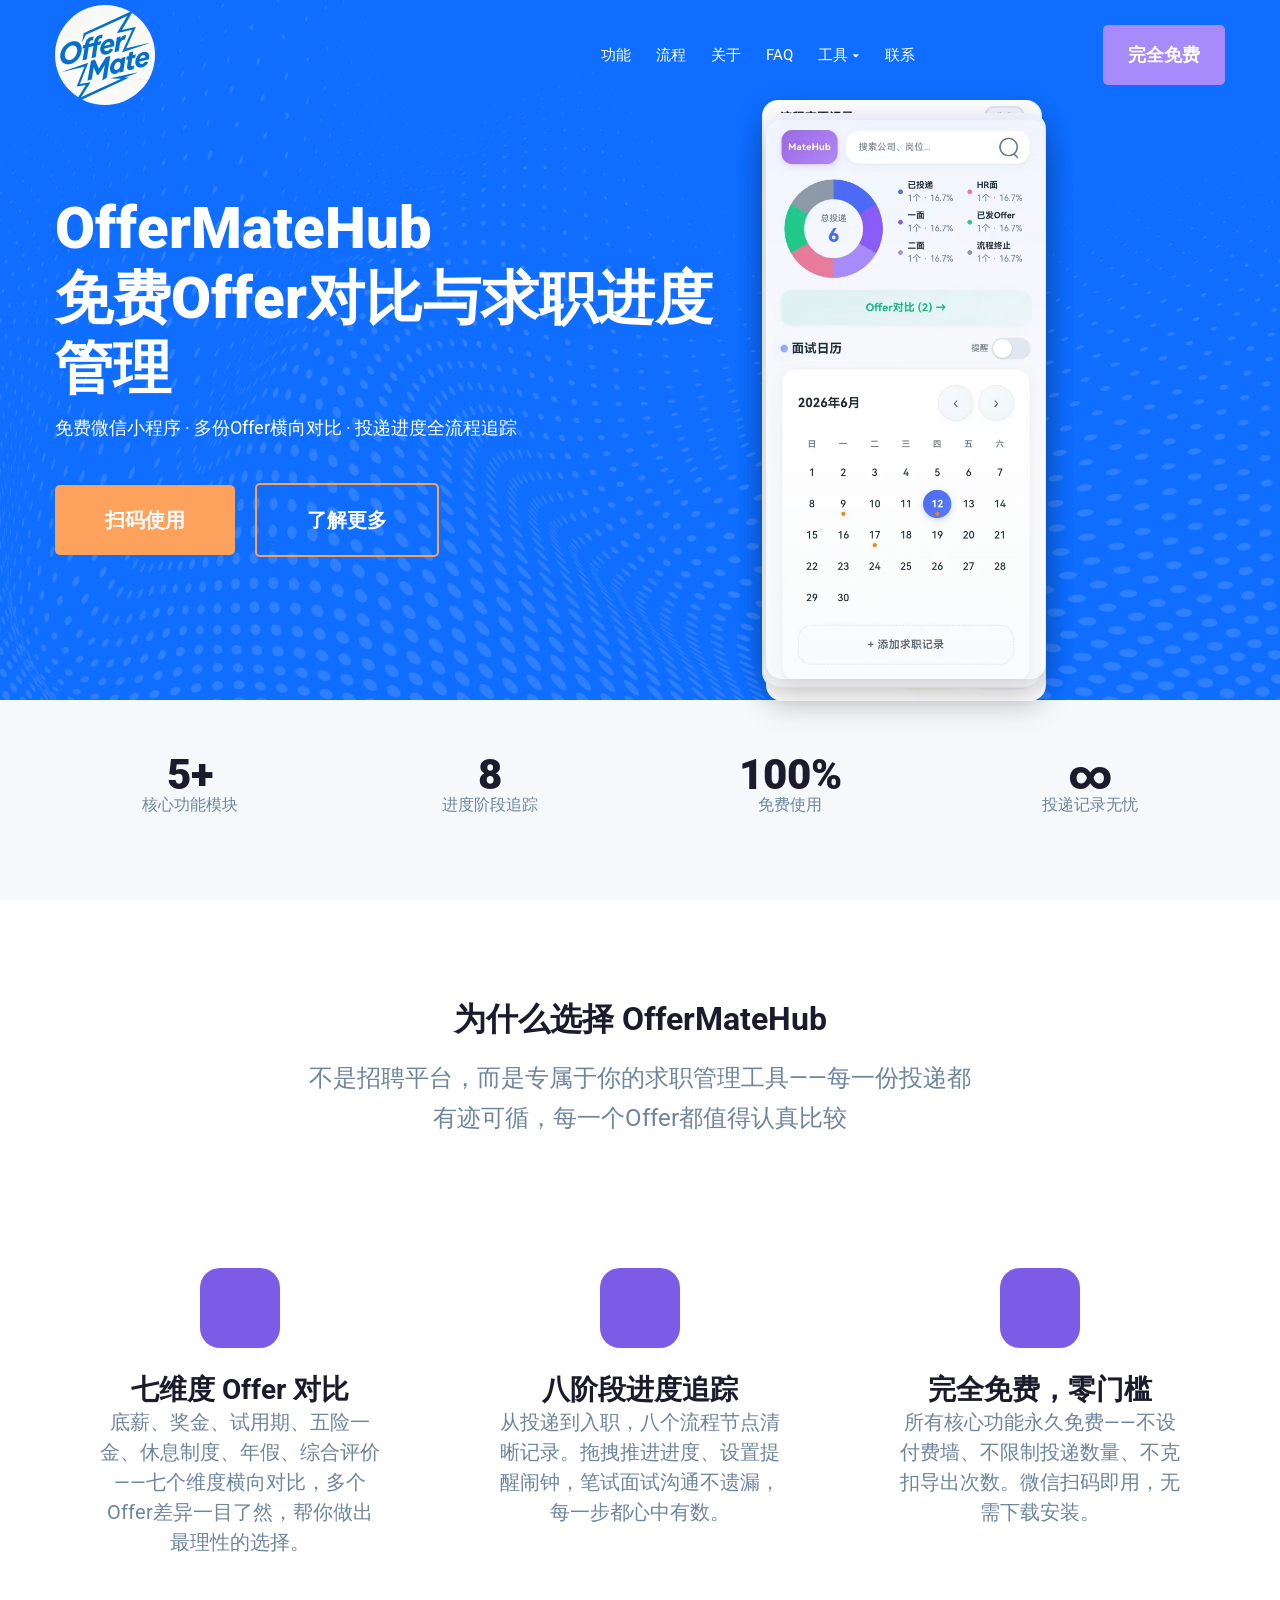
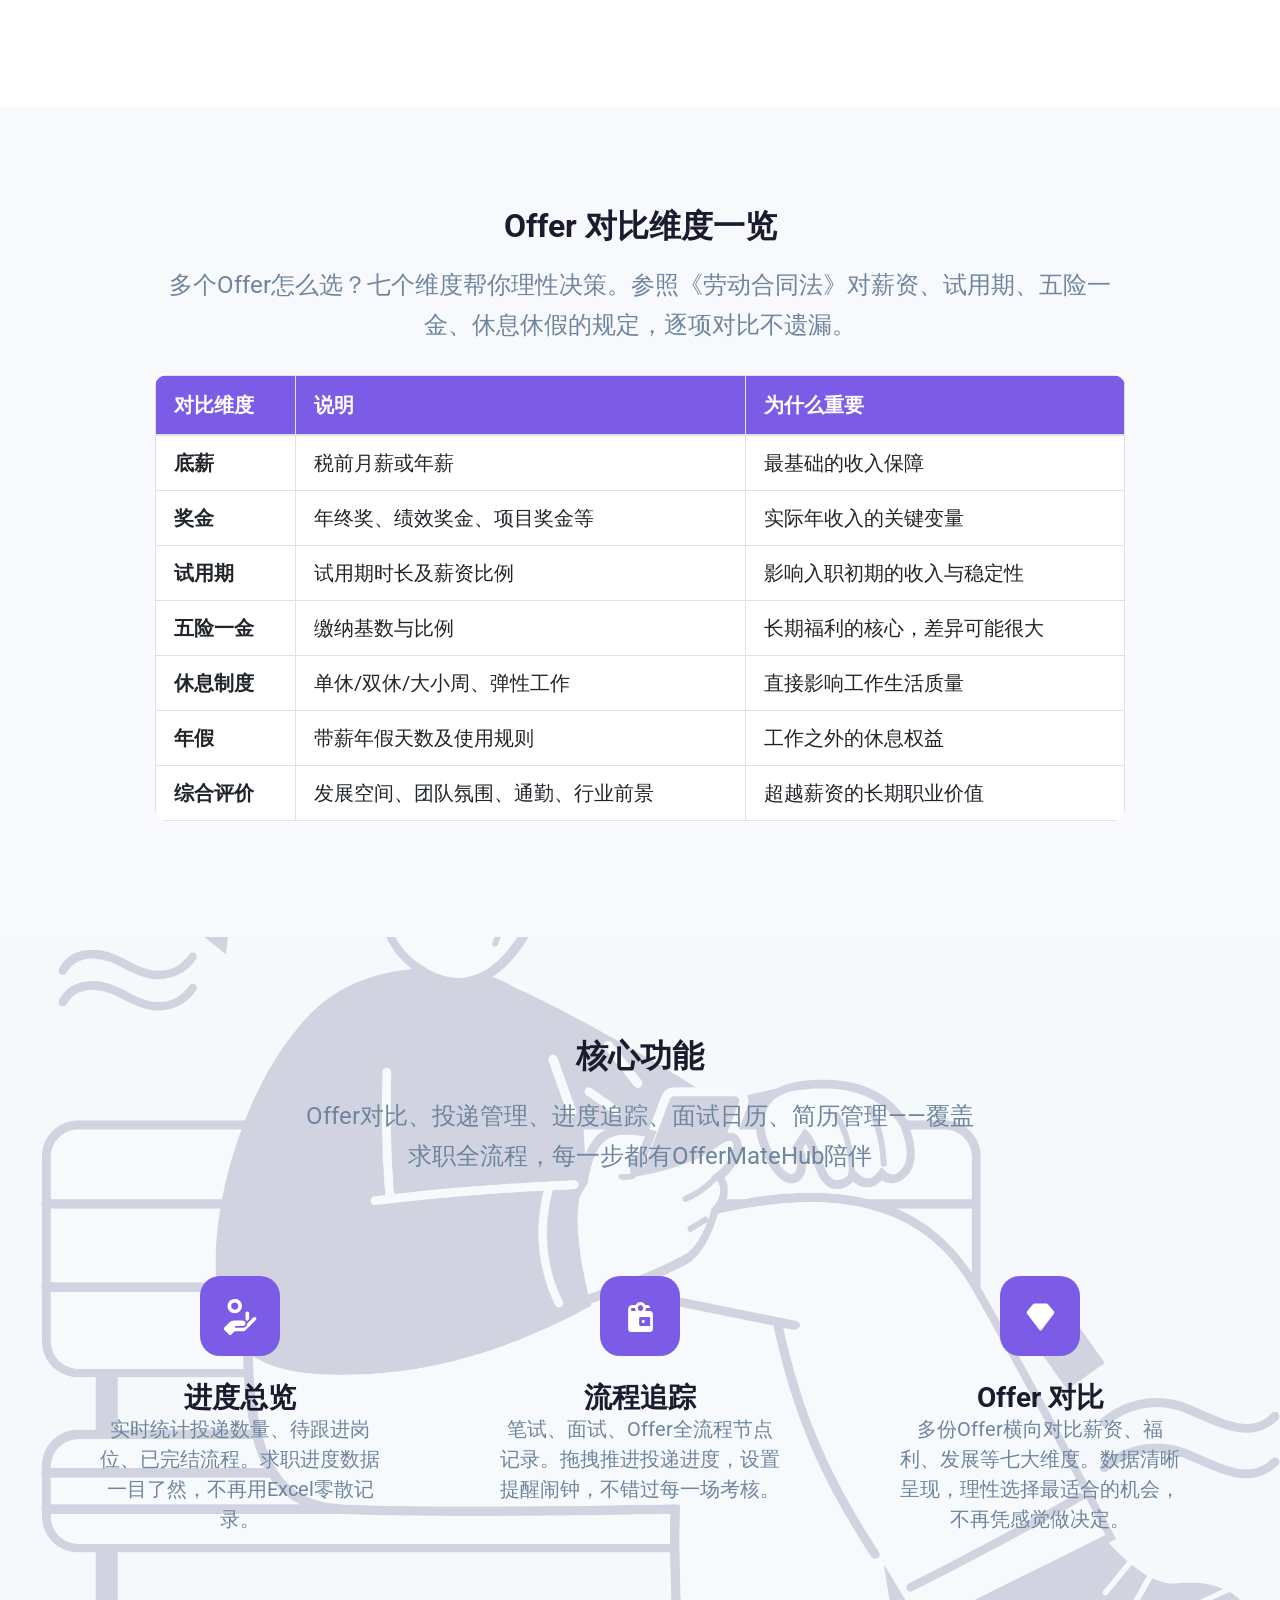
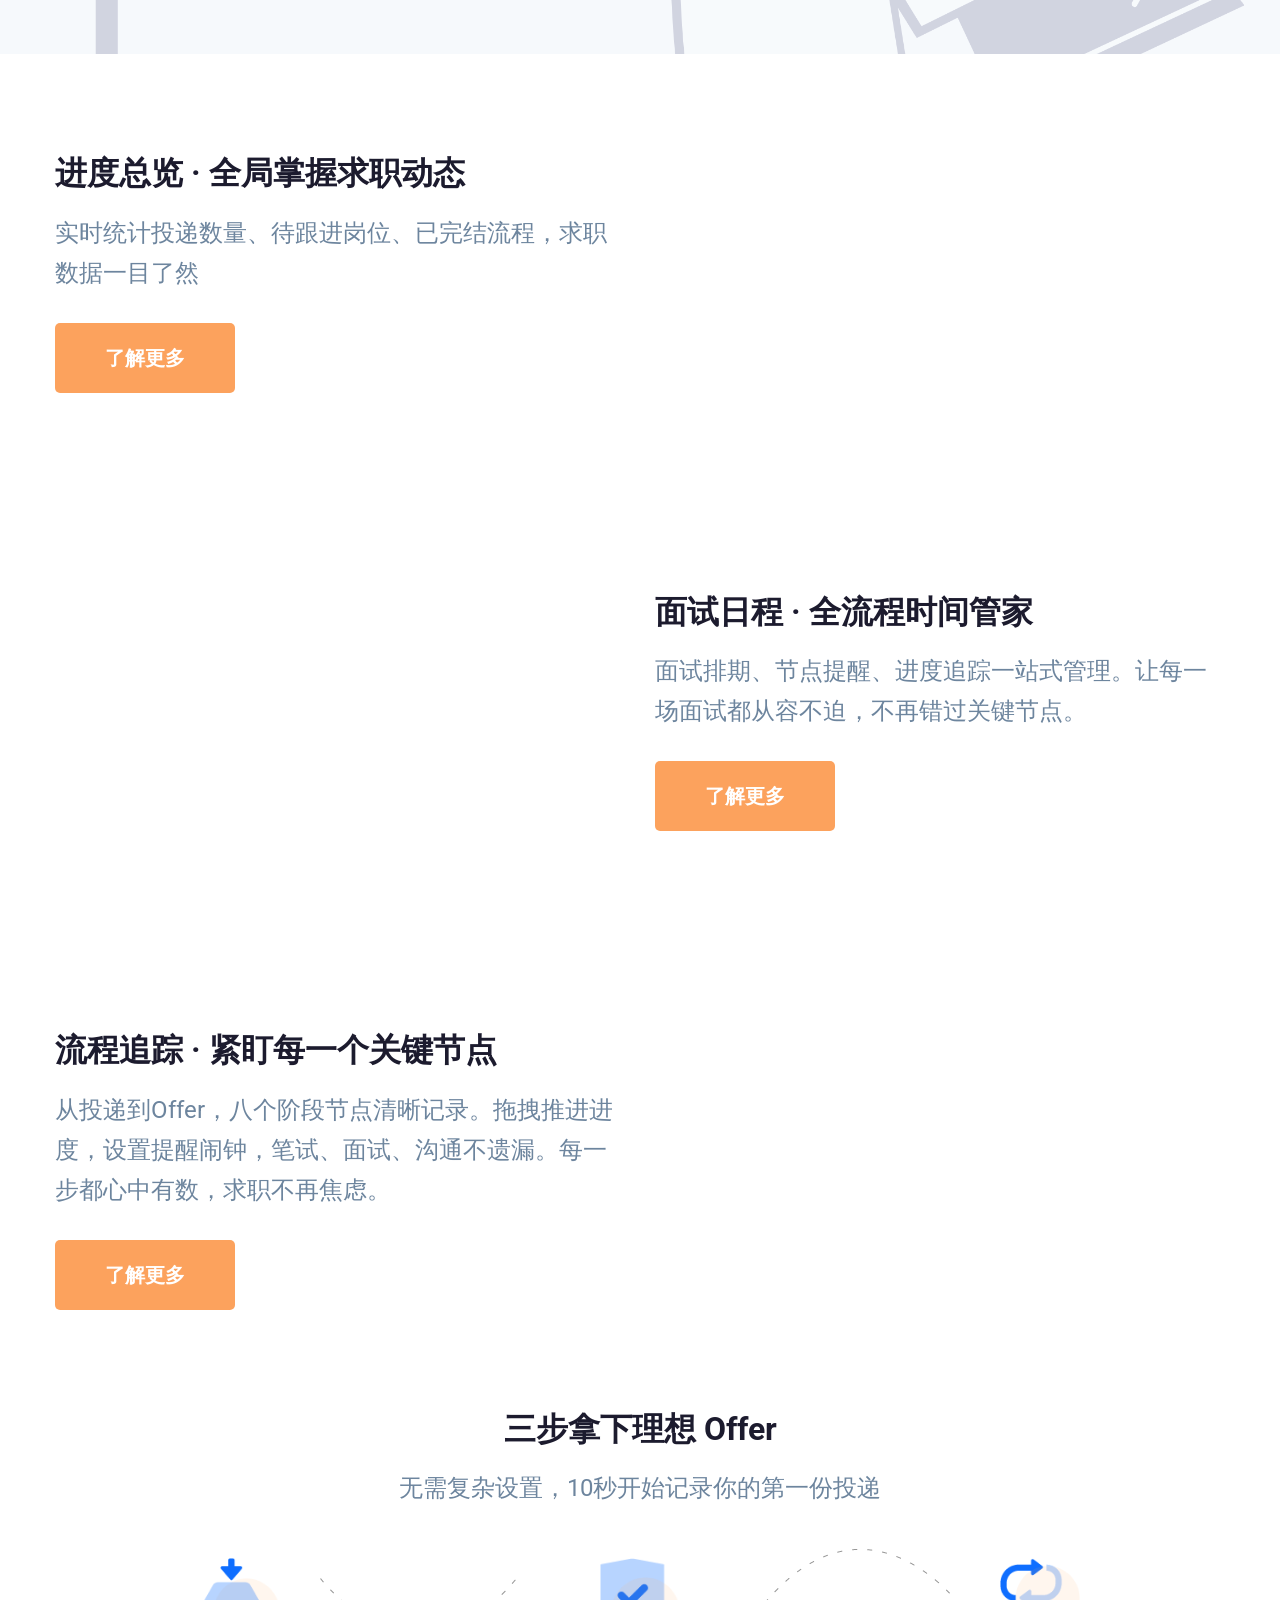
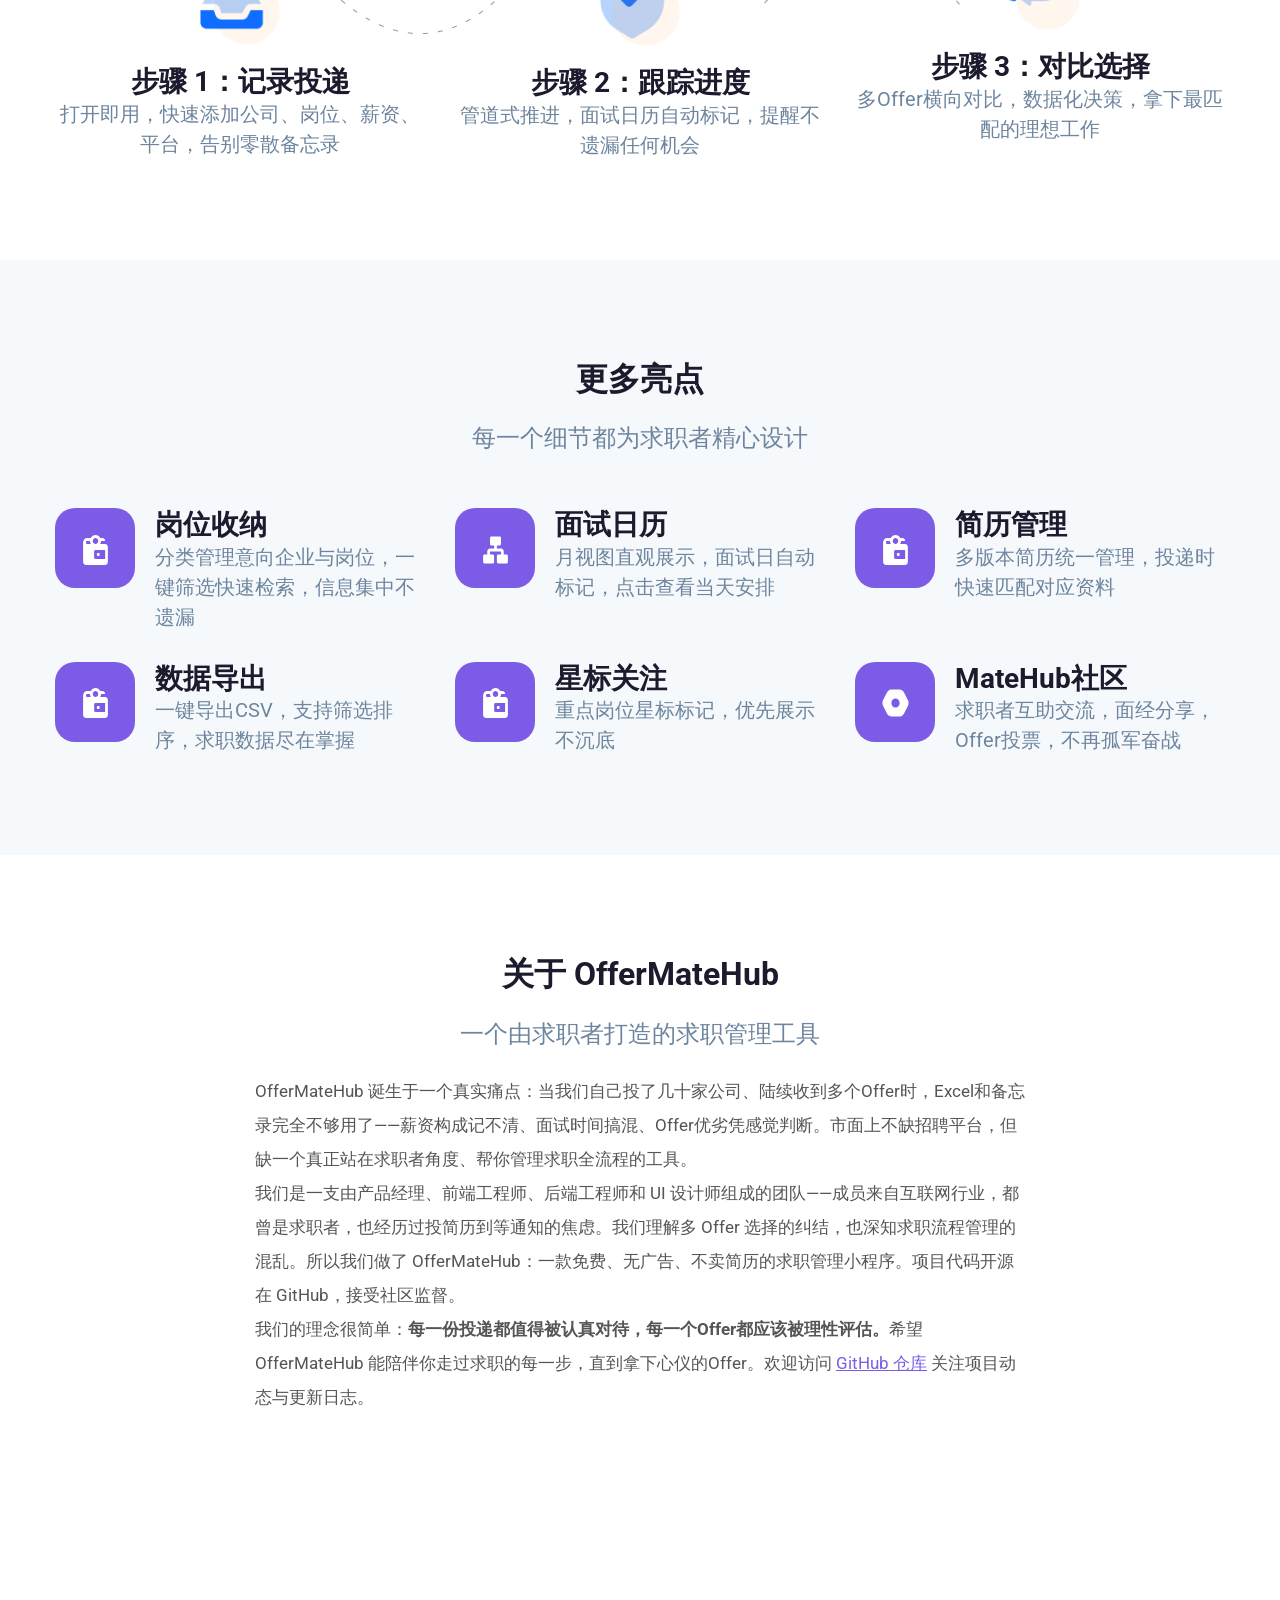
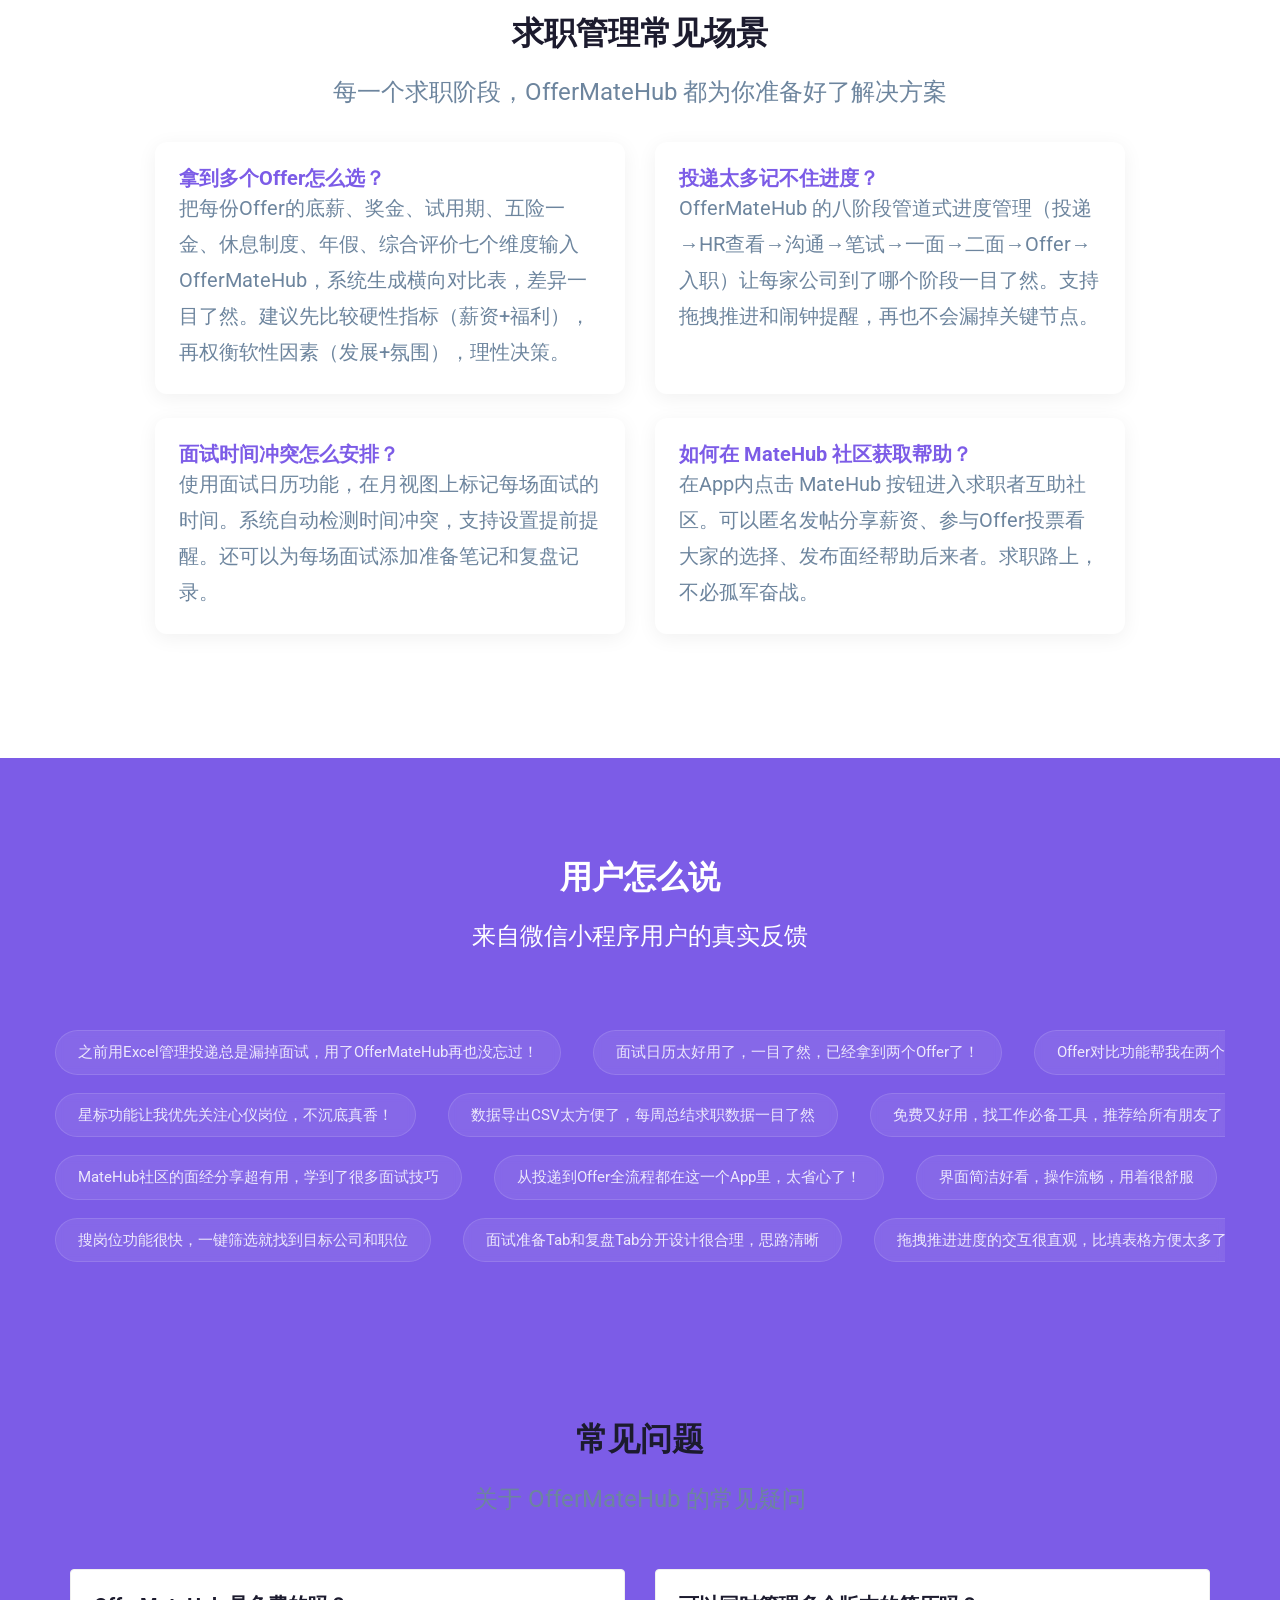
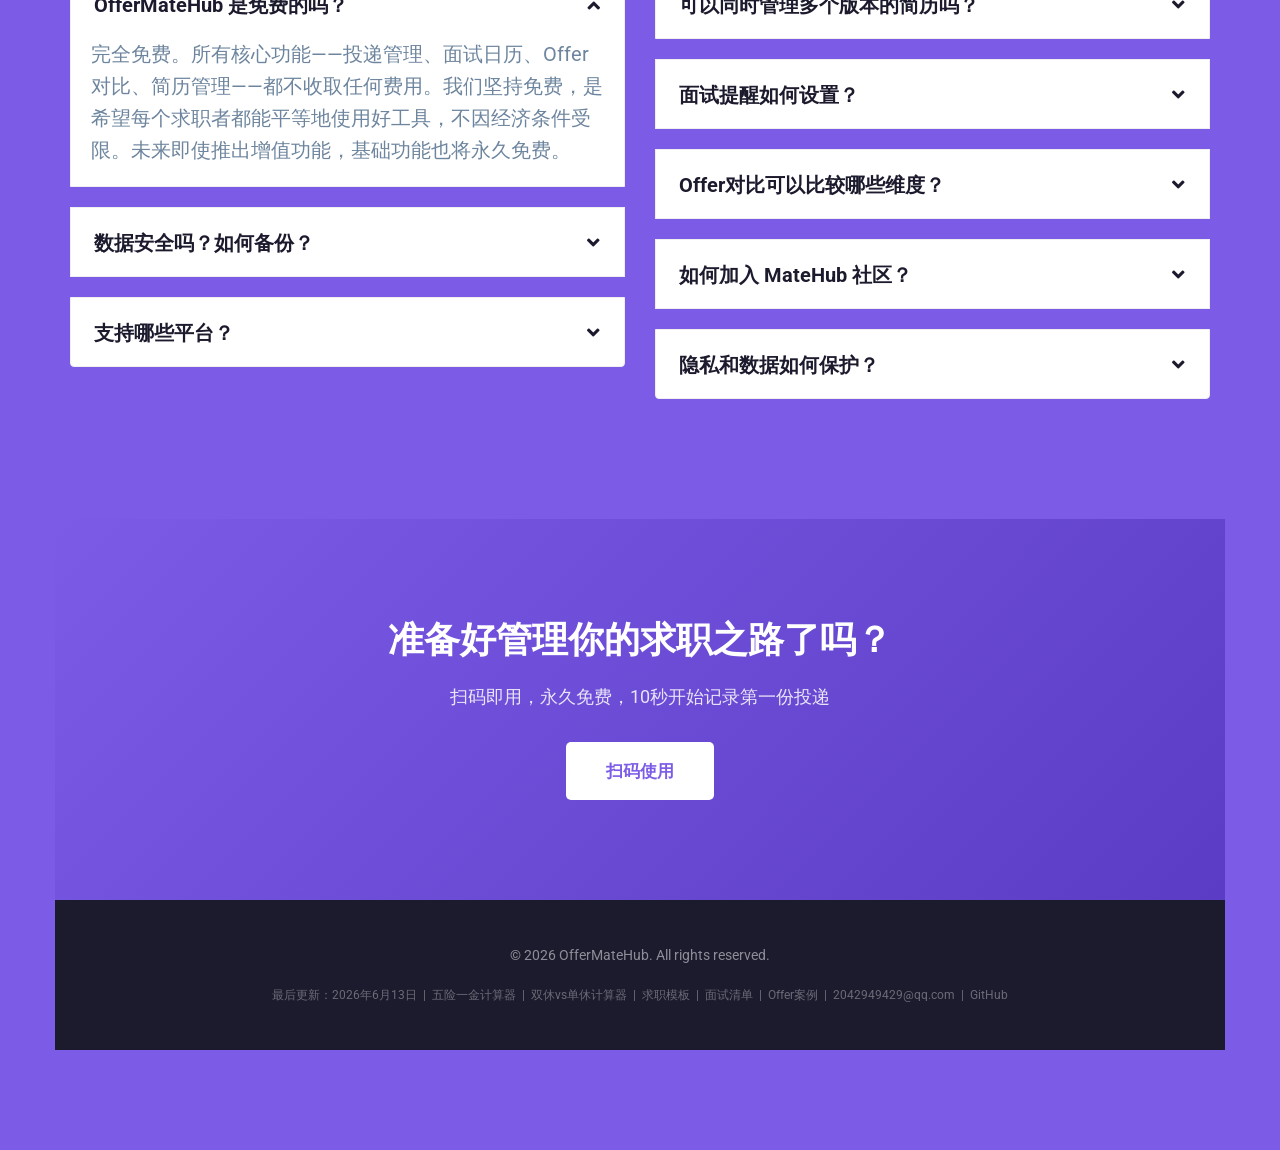
==== commit d0498932: "feat: add 5 interactive tools — calculators, templates, checklist, case studies - wxyj-calculator.ht" ====
--- a/index.html
+++ b/index.html
@@ -216,13 +216,22 @@
 					</div>
 					<div class="col-6 col-lg-7 align-self-center">
 						<div class="main_menu d-none d-lg-block text-right">
-								<ul id="nav_menu" class="scroll">
-									<li><a href="#features">功能</a></li>
-									<li><a href="#how-it-works">使用流程</a></li>
-									<li><a href="#about">关于我们</a></li>
-											<li><a href="#faq">常见问题</a></li>
-										<li><a href="mailto:2042949429@qq.com" title="2042949429@qq.com">联系我们</a></li>
-								</ul>
+									<ul id="nav_menu" class="scroll">
+										<li><a href="#features">功能</a></li>
+										<li><a href="#how-it-works">流程</a></li>
+										<li><a href="#about">关于</a></li>
+										<li><a href="#faq">FAQ</a></li>
+										<li><a href="javascript:void(0)">工具 ▾</a>
+											<ul>
+												<li><a href="wxyj-calculator.html">五险一金计算器</a></li>
+												<li><a href="rest-calculator.html">双休vs单休计算器</a></li>
+												<li><a href="templates.html">求职模板下载</a></li>
+												<li><a href="interview-checklist.html">面试准备清单</a></li>
+												<li><a href="offer-cases.html">Offer对比案例</a></li>
+											</ul>
+										</li>
+										<li><a href="mailto:2042949429@qq.com" title="2042949429@qq.com">联系</a></li>
+									</ul>
 						</div>
 						<div class="mobile_menu d-lg-none"></div>
 					</div>
@@ -991,7 +1000,7 @@
     <footer style="background:#1c1b2e;padding:40px 0;text-align:center;">
       <div class="container">
         <p style="color:rgba(255,255,255,0.5);font-size:14px;margin:0;">&copy; 2026 OfferMateHub. All rights reserved.</p>
-        <p style="color:rgba(255,255,255,0.35);font-size:12px;margin:10px 0 0;">最后更新：2026年6月6日 &nbsp;|&nbsp; <a href="mailto:2042949429@qq.com" style="color:rgba(255,255,255,0.35);text-decoration:none;">2042949429@qq.com</a> &nbsp;|&nbsp; <a href="https://github.com/husuting/offermatehub" target="_blank" rel="noopener" style="color:rgba(255,255,255,0.35);text-decoration:none;">GitHub</a></p>
+        <p style="color:rgba(255,255,255,0.35);font-size:12px;margin:10px 0 0;">最后更新：2026年6月13日 &nbsp;|&nbsp; <a href="wxyj-calculator.html" style="color:rgba(255,255,255,0.35);text-decoration:none;">五险一金计算器</a> &nbsp;|&nbsp; <a href="rest-calculator.html" style="color:rgba(255,255,255,0.35);text-decoration:none;">双休vs单休计算器</a> &nbsp;|&nbsp; <a href="templates.html" style="color:rgba(255,255,255,0.35);text-decoration:none;">求职模板</a> &nbsp;|&nbsp; <a href="interview-checklist.html" style="color:rgba(255,255,255,0.35);text-decoration:none;">面试清单</a> &nbsp;|&nbsp; <a href="offer-cases.html" style="color:rgba(255,255,255,0.35);text-decoration:none;">Offer案例</a> &nbsp;|&nbsp; <a href="mailto:2042949429@qq.com" style="color:rgba(255,255,255,0.35);text-decoration:none;">2042949429@qq.com</a> &nbsp;|&nbsp; <a href="https://github.com/husuting/offermatehub" target="_blank" rel="noopener" style="color:rgba(255,255,255,0.35);text-decoration:none;">GitHub</a></p>
       </div>
     </footer>
     <!--::::: FOOTER AREA END :::::::-->
--- a/assets/css/master.css
+++ b/assets/css/master.css
@@ -870,8 +870,9 @@
   transition: all 0.3s;
 }
 .main_menu ul li a {
-  padding: 40px 13px;
+  padding: 40px 10px;
   color: #ffffff;
+  font-size: 15px;
 }
 .main_menu ul li ul {
   position: absolute;
--- a/assets/css/master.css
+++ b/assets/css/master.css
@@ -870,8 +870,9 @@
   transition: all 0.3s;
 }
 .main_menu ul li a {
-  padding: 40px 13px;
+  padding: 40px 10px;
   color: #ffffff;
+  font-size: 15px;
 }
 .main_menu ul li ul {
   position: absolute;
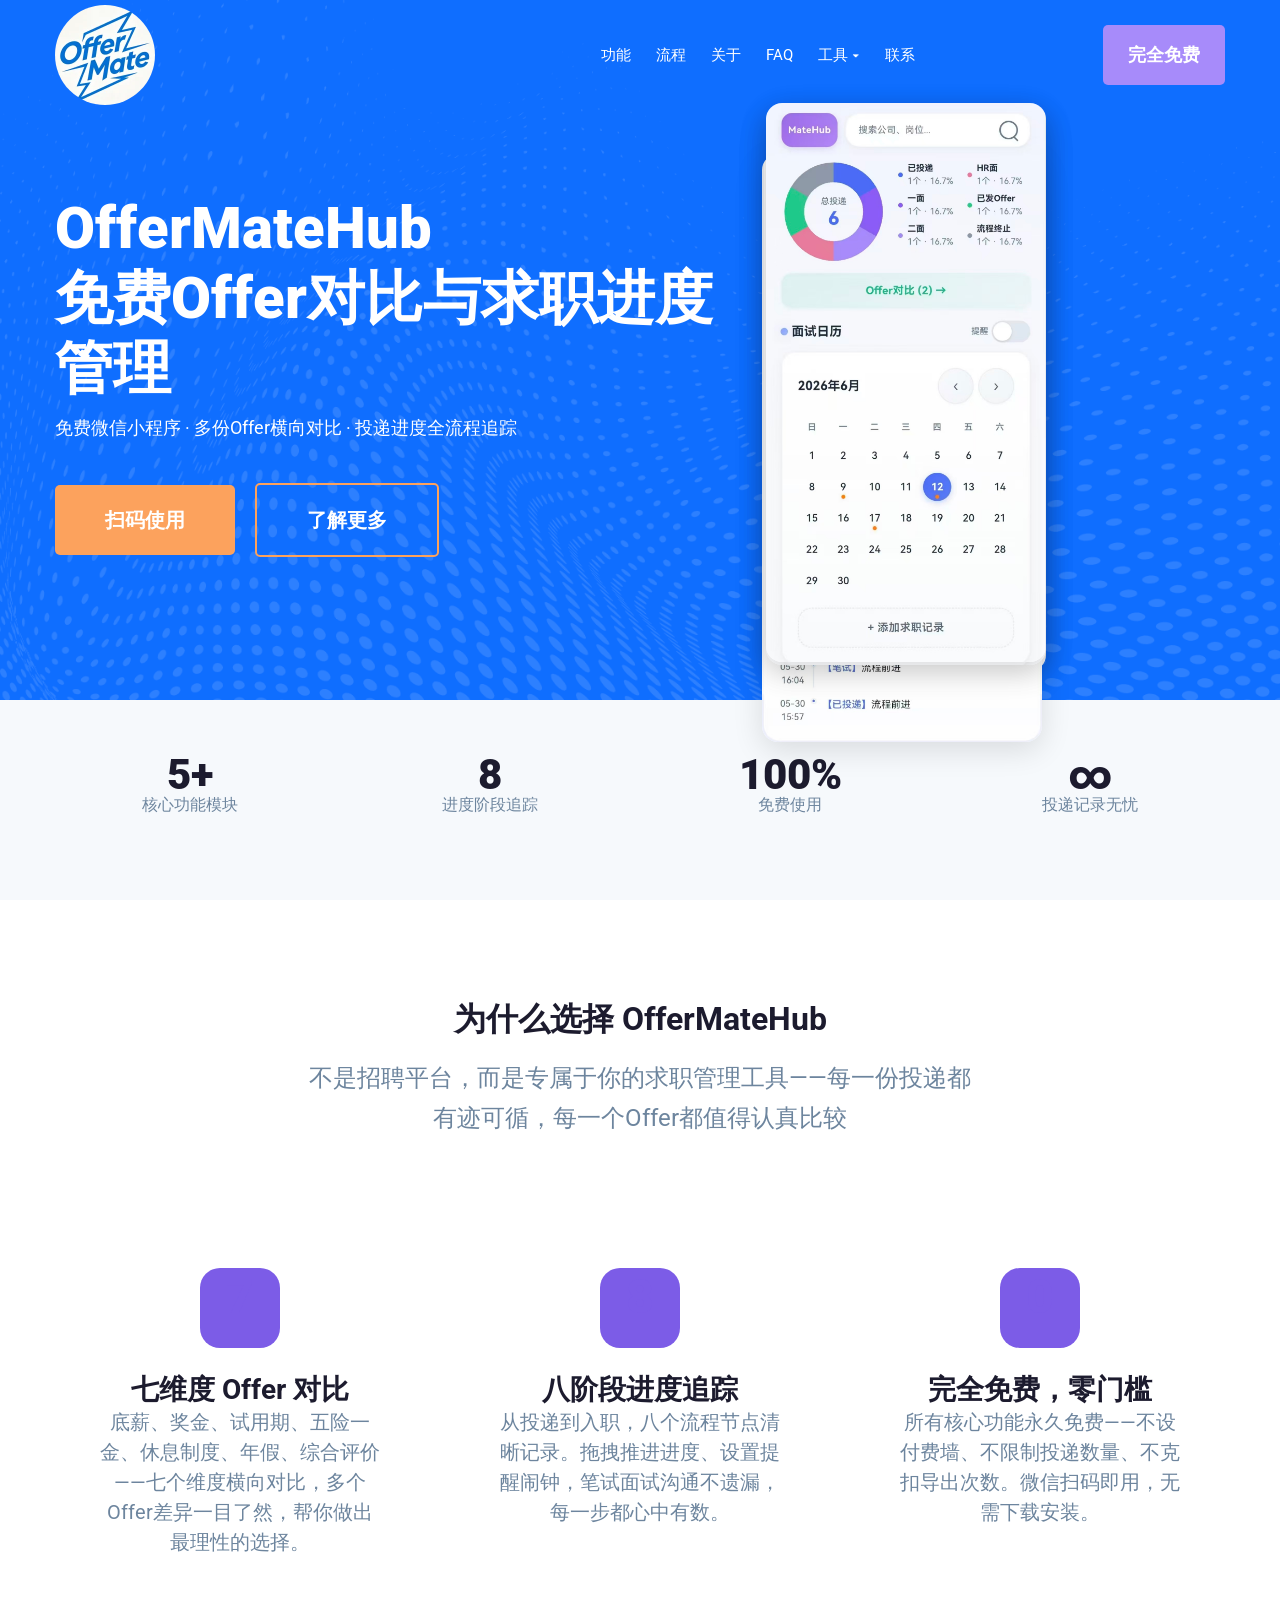
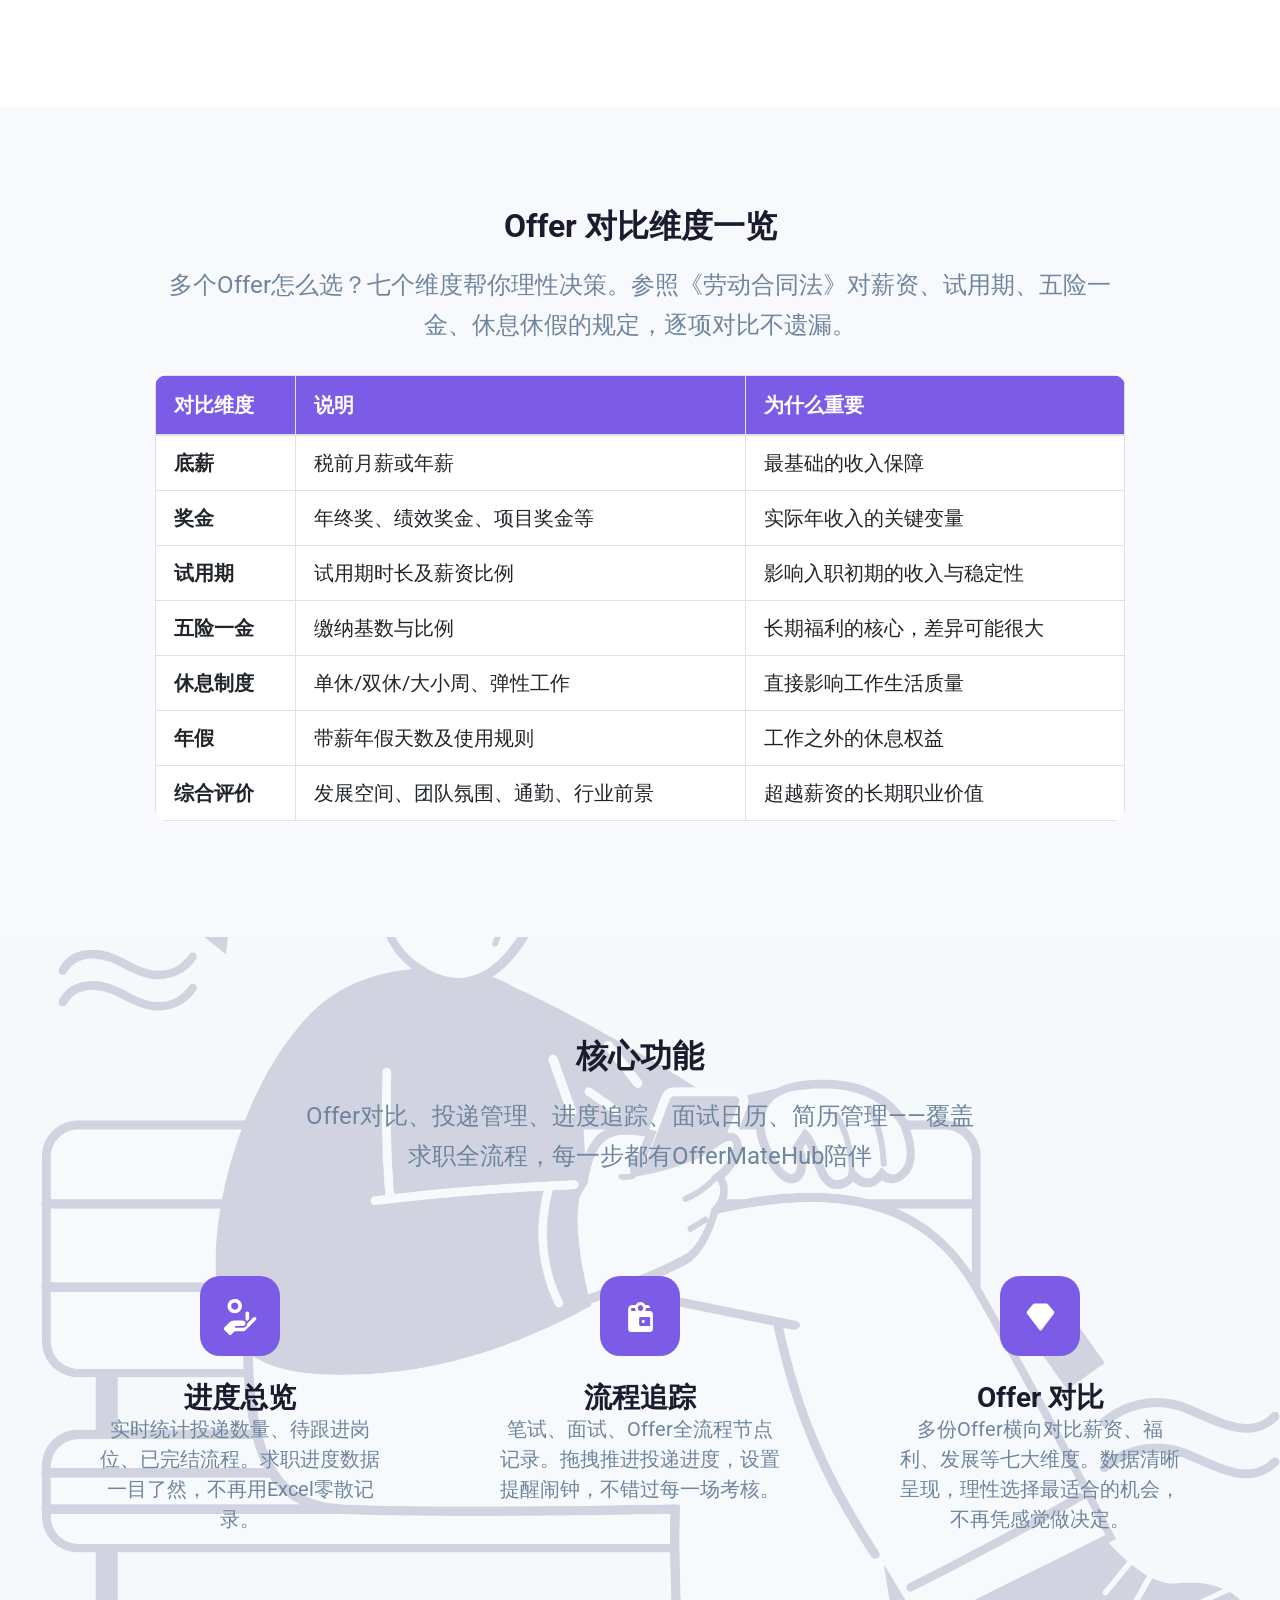
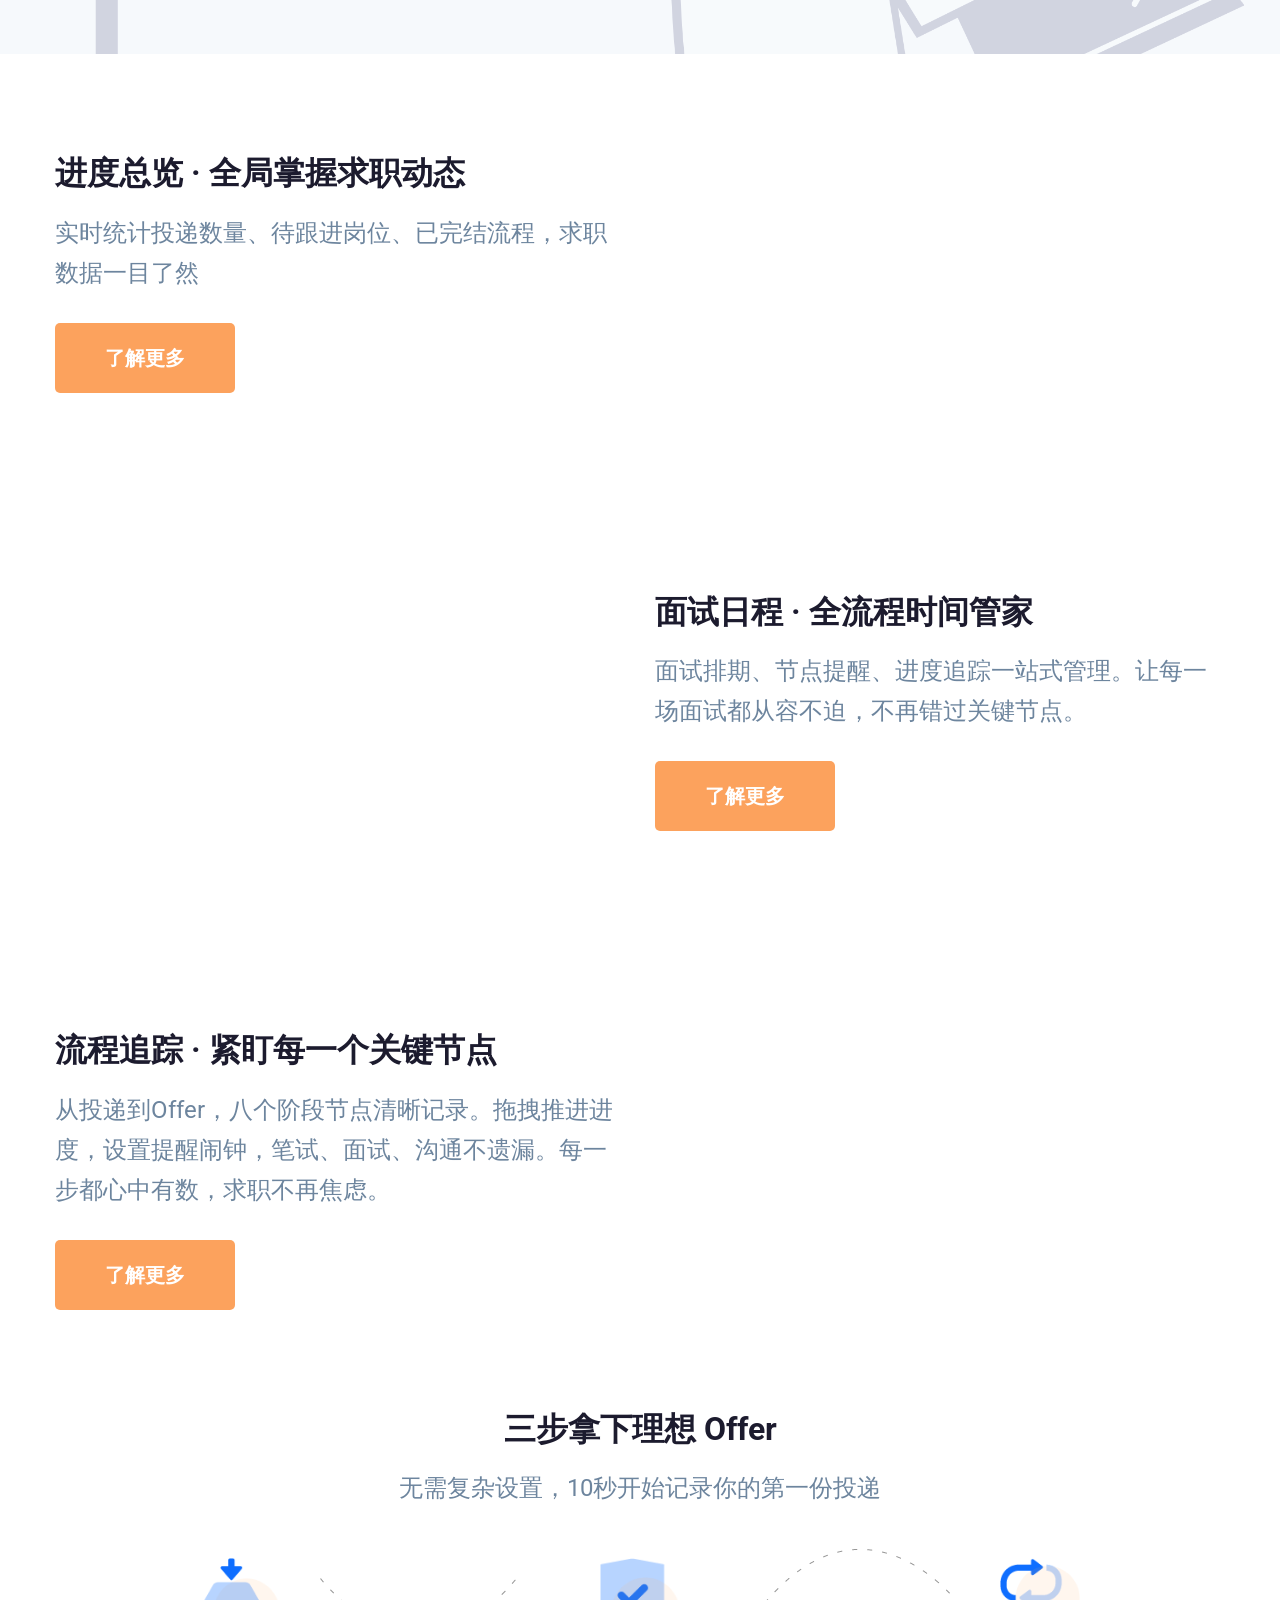
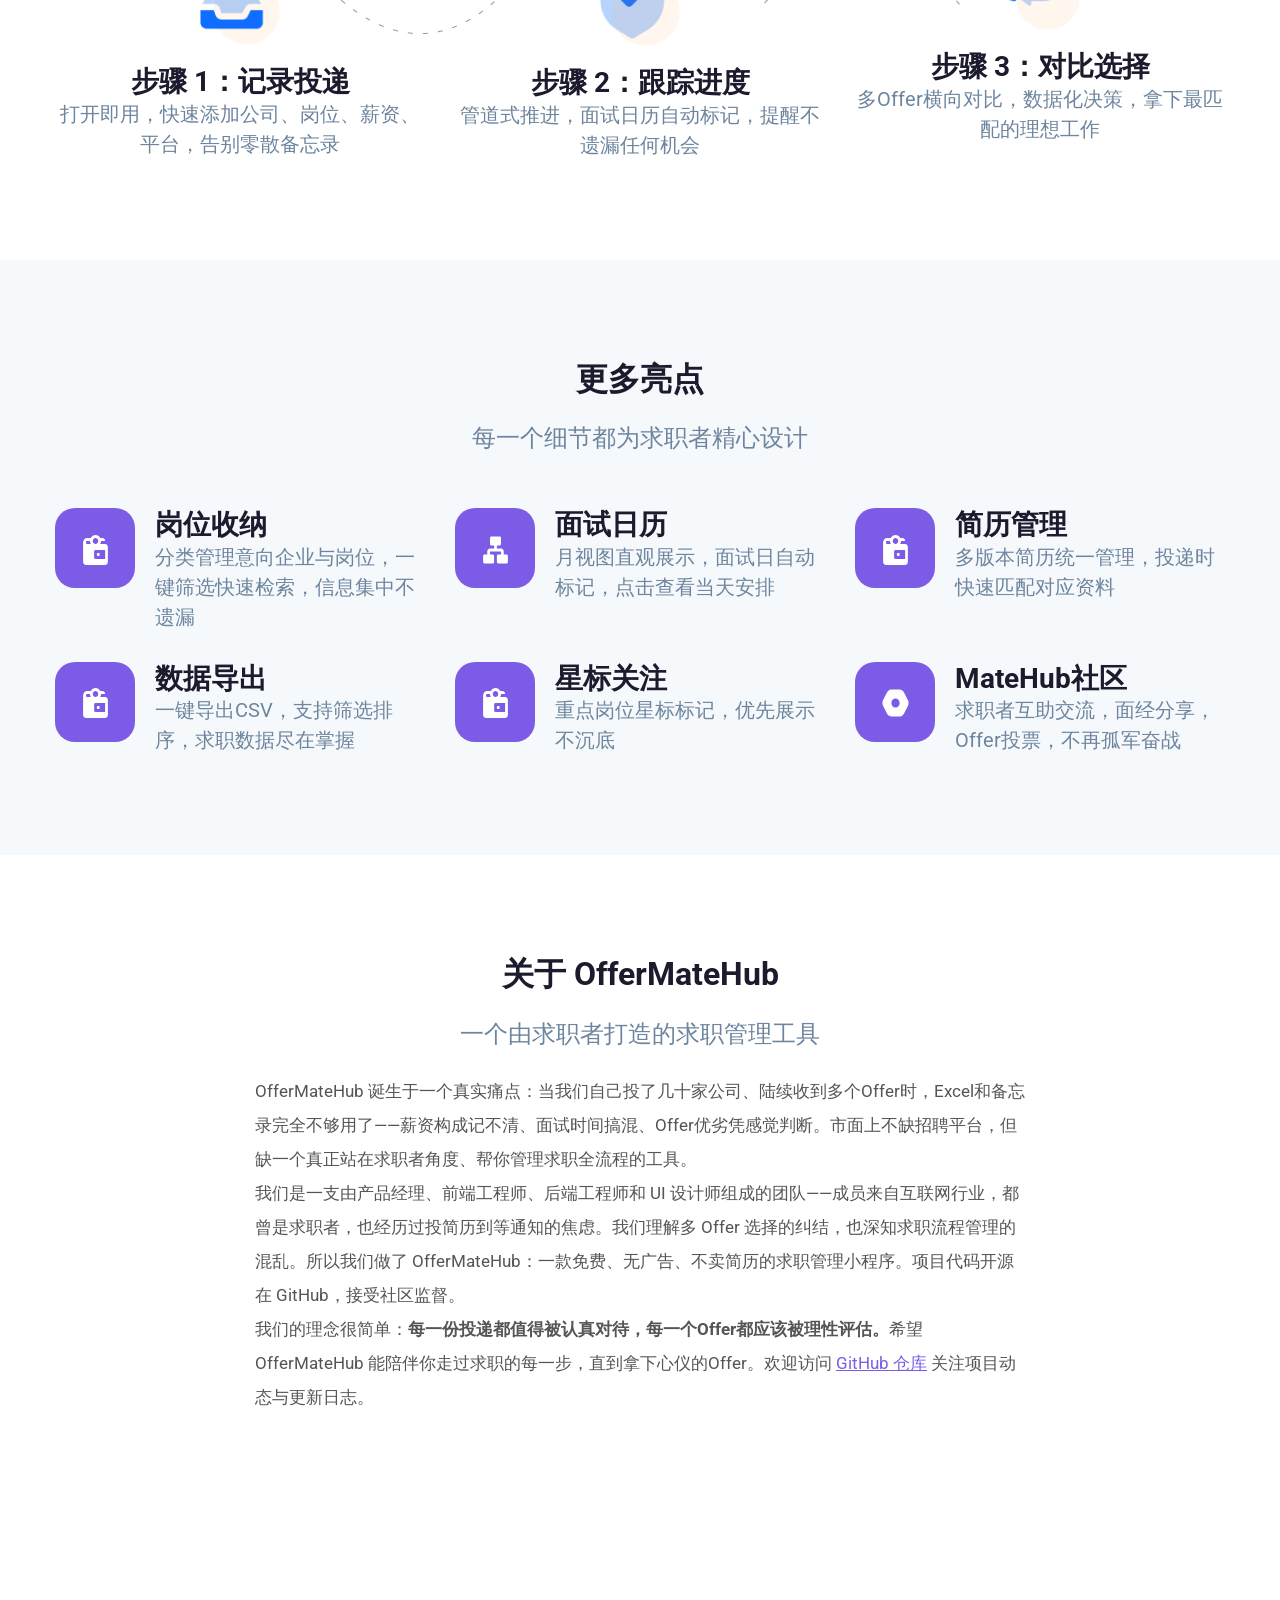
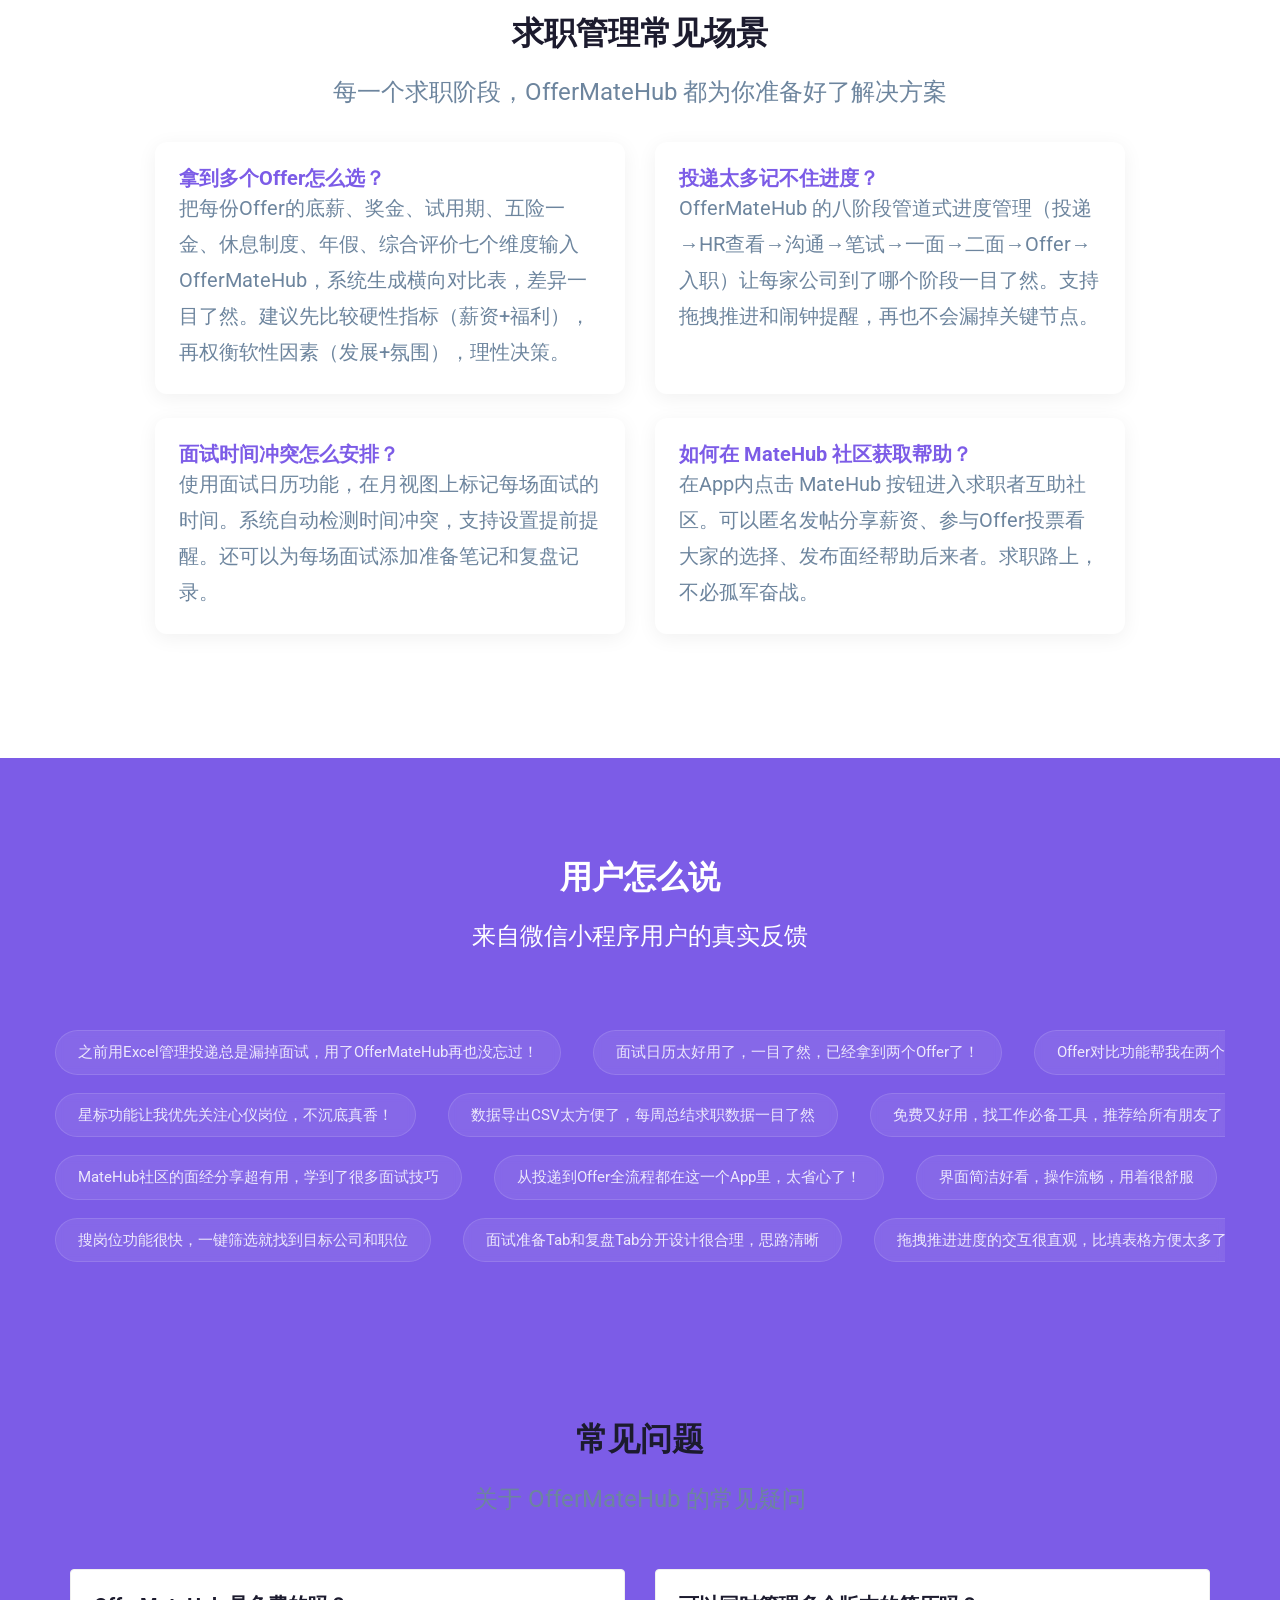
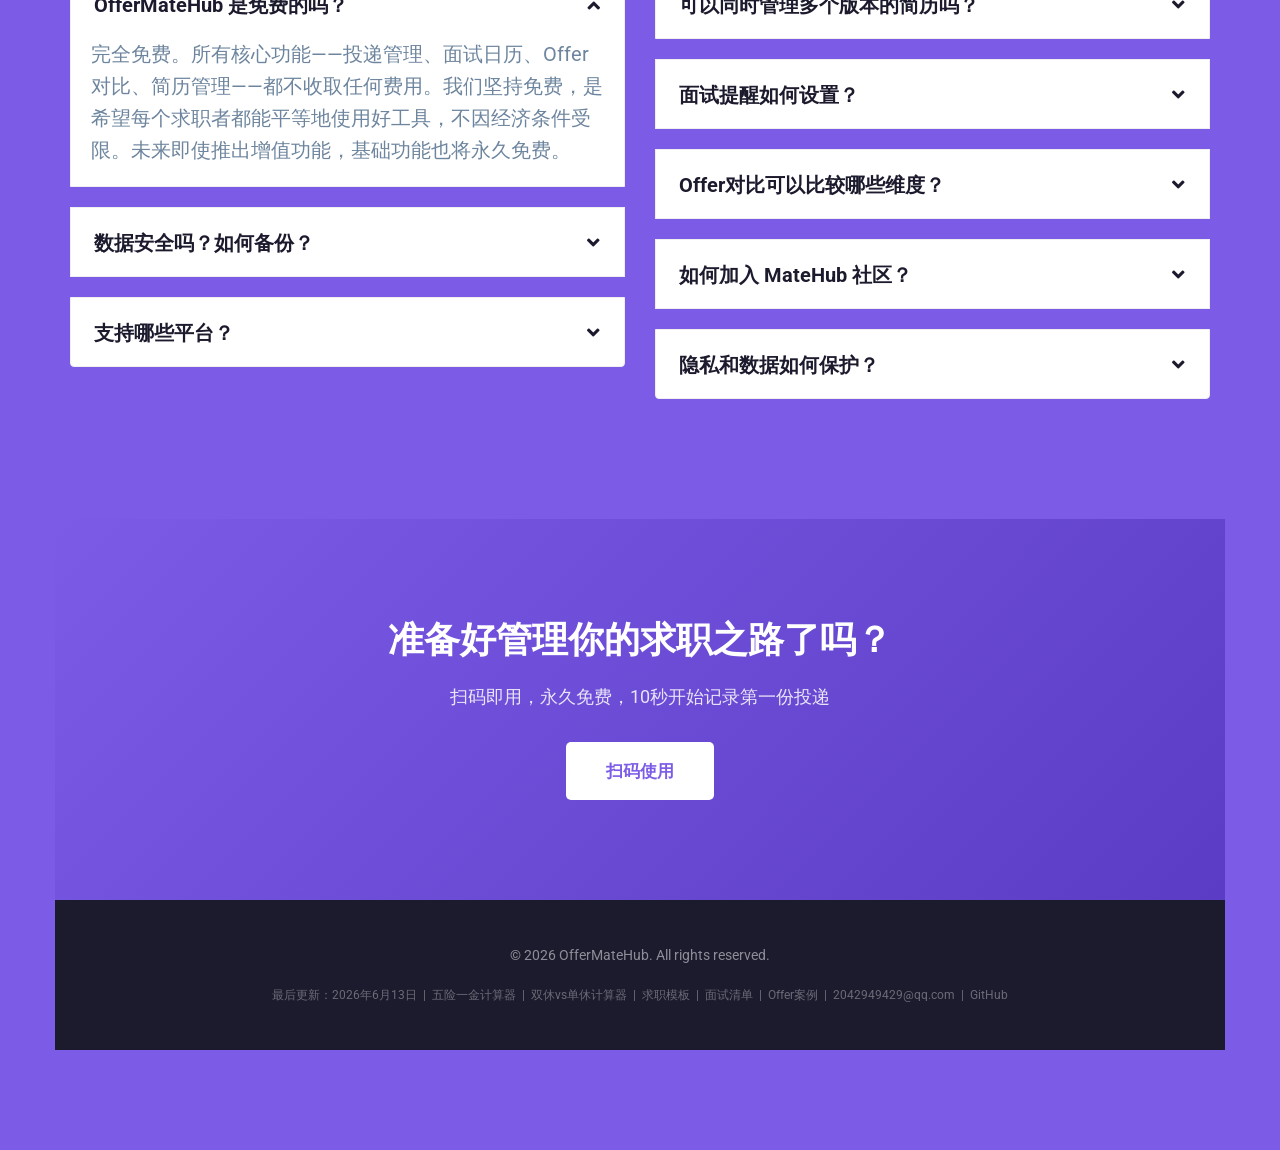
==== commit 6441320f: "fix: SEO consistency pass — JSON-LD quotes, og:image, meta descriptions, footer links - Fix critical" ====
--- a/index.html
+++ b/index.html
@@ -42,144 +42,144 @@
 	<link rel="stylesheet" href="style.css">
 
 
-<script type=”application/ld+json”>
+<script type="application/ld+json">
 [
   {
-    “@context”: “https://schema.org”,
-    “@type”: “SoftwareApplication”,
-    “name”: “OfferMateHub”,
-    “description”: “OfferMateHub 是一款免费的微信小程序，支持多份Offer横向对比薪资福利、投递进度全流程追踪、面试日历提醒。扫码即用，求职管理不再焦虑。”,
-    “applicationCategory”: “BusinessApplication”,
-    “operatingSystem”: “WeChat Mini Program”,
-    “offers”: {
-      “@type”: “Offer”,
-      “price”: “0”,
-      “priceCurrency”: “CNY”
+    "@context": "https://schema.org",
+    "@type": "SoftwareApplication",
+    "name": "OfferMateHub",
+    "description": "OfferMateHub 是一款免费的微信小程序，支持多份Offer横向对比薪资福利、投递进度全流程追踪、面试日历提醒。扫码即用，求职管理不再焦虑。",
+    "applicationCategory": "BusinessApplication",
+    "operatingSystem": "WeChat Mini Program",
+    "offers": {
+      "@type": "Offer",
+      "price": "0",
+      "priceCurrency": "CNY"
     },
-    “url”: “https://offermatehub.cn/”,
-    “image”: “https://offermatehub.cn/assets/img/qr-code.jpg”
+    "url": "https://offermatehub.cn/",
+    "image": "https://offermatehub.cn/assets/img/qr-code.jpg"
   },
   {
-    “@context”: “https://schema.org”,
-    “@type”: “Organization”,
-    “name”: “OfferMateHub”,
-    “url”: “https://offermatehub.cn/”,
-    “logo”: “https://offermatehub.cn/assets/img/logo/OfferMateLogo.webp”,
-    “description”: “OfferMateHub 是一款免费的微信小程序，专注求职Offer对比与投递进度管理。”,
-    “contactPoint”: {
-      “@type”: “ContactPoint”,
-      “email”: “2042949429@qq.com”,
-      “contactType”: “customer support”,
-      “availableLanguage”: [“Chinese”]
+    "@context": "https://schema.org",
+    "@type": "Organization",
+    "name": "OfferMateHub",
+    "url": "https://offermatehub.cn/",
+    "logo": "https://offermatehub.cn/assets/img/logo/OfferMateLogo.webp",
+    "description": "OfferMateHub 是一款免费的微信小程序，专注求职Offer对比与投递进度管理。",
+    "contactPoint": {
+      "@type": "ContactPoint",
+      "email": "2042949429@qq.com",
+      "contactType": "customer support",
+      "availableLanguage": ["Chinese"]
     },
-    “sameAs”: [
-      “https://github.com/husuting/offermatehub”
+    "sameAs": [
+      "https://github.com/husuting/offermatehub"
     ]
   },
   {
-    “@context”: “https://schema.org”,
-    “@type”: “WebSite”,
-    “name”: “OfferMateHub”,
-    “url”: “https://offermatehub.cn/”,
-    “potentialAction”: {
-      “@type”: “SearchAction”,
-      “target”: “https://offermatehub.cn/?s={search_term_string}”,
-      “query-input”: “required name=search_term_string”
+    "@context": "https://schema.org",
+    "@type": "WebSite",
+    "name": "OfferMateHub",
+    "url": "https://offermatehub.cn/",
+    "potentialAction": {
+      "@type": "SearchAction",
+      "target": "https://offermatehub.cn/?s={search_term_string}",
+      "query-input": "required name=search_term_string"
     }
   },
   {
-    “@context”: “https://schema.org”,
-    “@type”: “FAQPage”,
-    “mainEntity”: [
+    "@context": "https://schema.org",
+    "@type": "FAQPage",
+    "mainEntity": [
       {
-        “@type”: “Question”,
-        “name”: “OfferMateHub 是免费的吗？”,
-        “acceptedAnswer”: {
-          “@type”: “Answer”,
-          “text”: “完全免费。所有核心功能——投递管理、面试日历、Offer对比、简历管理——都不收取任何费用。我们坚持免费，是希望每个求职者都能平等地使用好工具，不因经济条件受限。未来即使推出增值功能，基础功能也将永久免费。”
+        "@type": "Question",
+        "name": "OfferMateHub 是免费的吗？",
+        "acceptedAnswer": {
+          "@type": "Answer",
+          "text": "完全免费。所有核心功能——投递管理、面试日历、Offer对比、简历管理——都不收取任何费用。我们坚持免费，是希望每个求职者都能平等地使用好工具，不因经济条件受限。未来即使推出增值功能，基础功能也将永久免费。"
         }
       },
       {
-        “@type”: “Question”,
-        “name”: “数据安全吗？如何备份？”,
-        “acceptedAnswer”: {
-          “@type”: “Answer”,
-          “text”: “数据存储在微信小程序本地，不会上传到任何第三方服务器。你可以随时通过CSV导出功能将投递记录、Offer对比数据导出备份。建议定期导出保存，以防手机数据丢失。”
+        "@type": "Question",
+        "name": "数据安全吗？如何备份？",
+        "acceptedAnswer": {
+          "@type": "Answer",
+          "text": "数据存储在微信小程序本地，不会上传到任何第三方服务器。你可以随时通过CSV导出功能将投递记录、Offer对比数据导出备份。建议定期导出保存，以防手机数据丢失。"
         }
       },
       {
-        “@type”: “Question”,
-        “name”: “支持哪些平台？”,
-        “acceptedAnswer”: {
-          “@type”: “Answer”,
-          “text”: “目前支持微信小程序，在微信中搜索OfferMateHub即可使用，无需下载安装。iOS和Android独立App版本正在规划中，预计后续版本支持跨平台数据同步。Web端管理后台也在技术评估阶段，敬请期待。”
+        "@type": "Question",
+        "name": "支持哪些平台？",
+        "acceptedAnswer": {
+          "@type": "Answer",
+          "text": "目前支持微信小程序，在微信中搜索OfferMateHub即可使用，无需下载安装。iOS和Android独立App版本正在规划中，预计后续版本支持跨平台数据同步。Web端管理后台也在技术评估阶段，敬请期待。"
         }
       },
       {
-        “@type”: “Question”,
-        “name”: “可以同时管理多个版本的简历吗？”,
-        “acceptedAnswer”: {
-          “@type”: “Answer”,
-          “text”: “可以。在”简历管理”模块中可以创建多份简历，针对不同公司、不同岗位定制不同版本。投递时选择对应的简历即可快速匹配。例如投递技术岗和产品岗，可以使用侧重不同的两份简历，提高简历与岗位的匹配度。”
+        "@type": "Question",
+        "name": "可以同时管理多个版本的简历吗？",
+        "acceptedAnswer": {
+          "@type": "Answer",
+          "text": "可以。在"简历管理"模块中可以创建多份简历，针对不同公司、不同岗位定制不同版本。投递时选择对应的简历即可快速匹配。例如投递技术岗和产品岗，可以使用侧重不同的两份简历，提高简历与岗位的匹配度。"
         }
       },
       {
-        “@type”: “Question”,
-        “name”: “面试提醒如何设置？”,
-        “acceptedAnswer”: {
-          “@type”: “Answer”,
-          “text”: “在”面试日历”中添加面试日期后，系统会自动在日历月视图上标记。点击具体日期可以设置提醒闹钟，支持提前30分钟、1小时、1天等多种提醒时间。开启微信通知权限后，系统会在设定时间通过微信服务通知提醒你，确保不会错过任何一场面试。”
+        "@type": "Question",
+        "name": "面试提醒如何设置？",
+        "acceptedAnswer": {
+          "@type": "Answer",
+          "text": "在"面试日历"中添加面试日期后，系统会自动在日历月视图上标记。点击具体日期可以设置提醒闹钟，支持提前30分钟、1小时、1天等多种提醒时间。开启微信通知权限后，系统会在设定时间通过微信服务通知提醒你，确保不会错过任何一场面试。"
         }
       },
       {
-        “@type”: “Question”,
-        “name”: “Offer对比可以比较哪些维度？”,
-        “acceptedAnswer”: {
-          “@type”: “Answer”,
-          “text”: “底薪、奖金、试用期、五险一金、休息制度、年假、综合评价——共七个维度横向对比。输入每份Offer的数据后，系统自动生成对比表并高亮差异项。建议参照《劳动合同法》相关规定，重点关注五险一金缴纳基数和试用期薪资比例，这些往往是Offer中最容易被忽视但影响最大的部分。”
+        "@type": "Question",
+        "name": "Offer对比可以比较哪些维度？",
+        "acceptedAnswer": {
+          "@type": "Answer",
+          "text": "底薪、奖金、试用期、五险一金、休息制度、年假、综合评价——共七个维度横向对比。输入每份Offer的数据后，系统自动生成对比表并高亮差异项。建议参照《劳动合同法》相关规定，重点关注五险一金缴纳基数和试用期薪资比例，这些往往是Offer中最容易被忽视但影响最大的部分。"
         }
       },
       {
-        “@type”: “Question”,
-        “name”: “如何加入 MateHub 社区？”,
-        “acceptedAnswer”: {
-          “@type”: “Answer”,
-          “text”: “在小程序首页底部点击”MateHub”按钮即可进入社区。社区支持匿名发帖，可以分享面经、参与Offer投票、发布薪资信息供大家参考。所有帖子按”最新”和”热门”排序，优质内容会被加精推荐。社区倡导互助和真诚分享，拒绝广告和引流行为。”
+        "@type": "Question",
+        "name": "如何加入 MateHub 社区？",
+        "acceptedAnswer": {
+          "@type": "Answer",
+          "text": "在小程序首页底部点击"MateHub"按钮即可进入社区。社区支持匿名发帖，可以分享面经、参与Offer投票、发布薪资信息供大家参考。所有帖子按"最新"和"热门"排序，优质内容会被加精推荐。社区倡导互助和真诚分享，拒绝广告和引流行为。"
         }
       },
       {
-        “@type”: “Question”,
-        “name”: “隐私和数据如何保护？”,
-        “acceptedAnswer”: {
-          “@type”: “Answer”,
-          “text”: “我们高度重视你的隐私安全。所有投递记录、Offer数据和简历内容仅存储在你的微信小程序本地和你的个人云端备份中，不会用于任何商业用途。我们不会出售、分享或分析你的个人求职数据。CSV导出功能让你随时拥有数据的完整控制权。如需彻底清除数据，在小程序中一键删除即可。”
+        "@type": "Question",
+        "name": "隐私和数据如何保护？",
+        "acceptedAnswer": {
+          "@type": "Answer",
+          "text": "我们高度重视你的隐私安全。所有投递记录、Offer数据和简历内容仅存储在你的微信小程序本地和你的个人云端备份中，不会用于任何商业用途。我们不会出售、分享或分析你的个人求职数据。CSV导出功能让你随时拥有数据的完整控制权。如需彻底清除数据，在小程序中一键删除即可。"
         }
       }
     ]
   },
   {
-    “@context”: “https://schema.org”,
-    “@type”: “HowTo”,
-    “name”: “如何使用 OfferMateHub 拿下理想 Offer”,
-    “description”: “10秒开始记录你的第一份投递，三步完成求职全流程管理”,
-    “step”: [
+    "@context": "https://schema.org",
+    "@type": "HowTo",
+    "name": "如何使用 OfferMateHub 拿下理想 Offer",
+    "description": "10秒开始记录你的第一份投递，三步完成求职全流程管理",
+    "step": [
       {
-        “@type”: “HowToStep”,
-        “position”: 1,
-        “name”: “记录投递”,
-        “text”: “打开即用，快速添加公司、岗位、薪资、平台，告别零散备忘录”
+        "@type": "HowToStep",
+        "position": 1,
+        "name": "记录投递",
+        "text": "打开即用，快速添加公司、岗位、薪资、平台，告别零散备忘录"
       },
       {
-        “@type”: “HowToStep”,
-        “position”: 2,
-        “name”: “跟踪进度”,
-        “text”: “管道式推进，面试日历自动标记，提醒不遗漏任何机会”
+        "@type": "HowToStep",
+        "position": 2,
+        "name": "跟踪进度",
+        "text": "管道式推进，面试日历自动标记，提醒不遗漏任何机会"
       },
       {
-        “@type”: “HowToStep”,
-        “position”: 3,
-        “name”: “对比选择”,
-        “text”: “多Offer横向对比，数据化决策，拿下最匹配的理想工作”
+        "@type": "HowToStep",
+        "position": 3,
+        "name": "对比选择",
+        "text": "多Offer横向对比，数据化决策，拿下最匹配的理想工作"
       }
     ]
   }
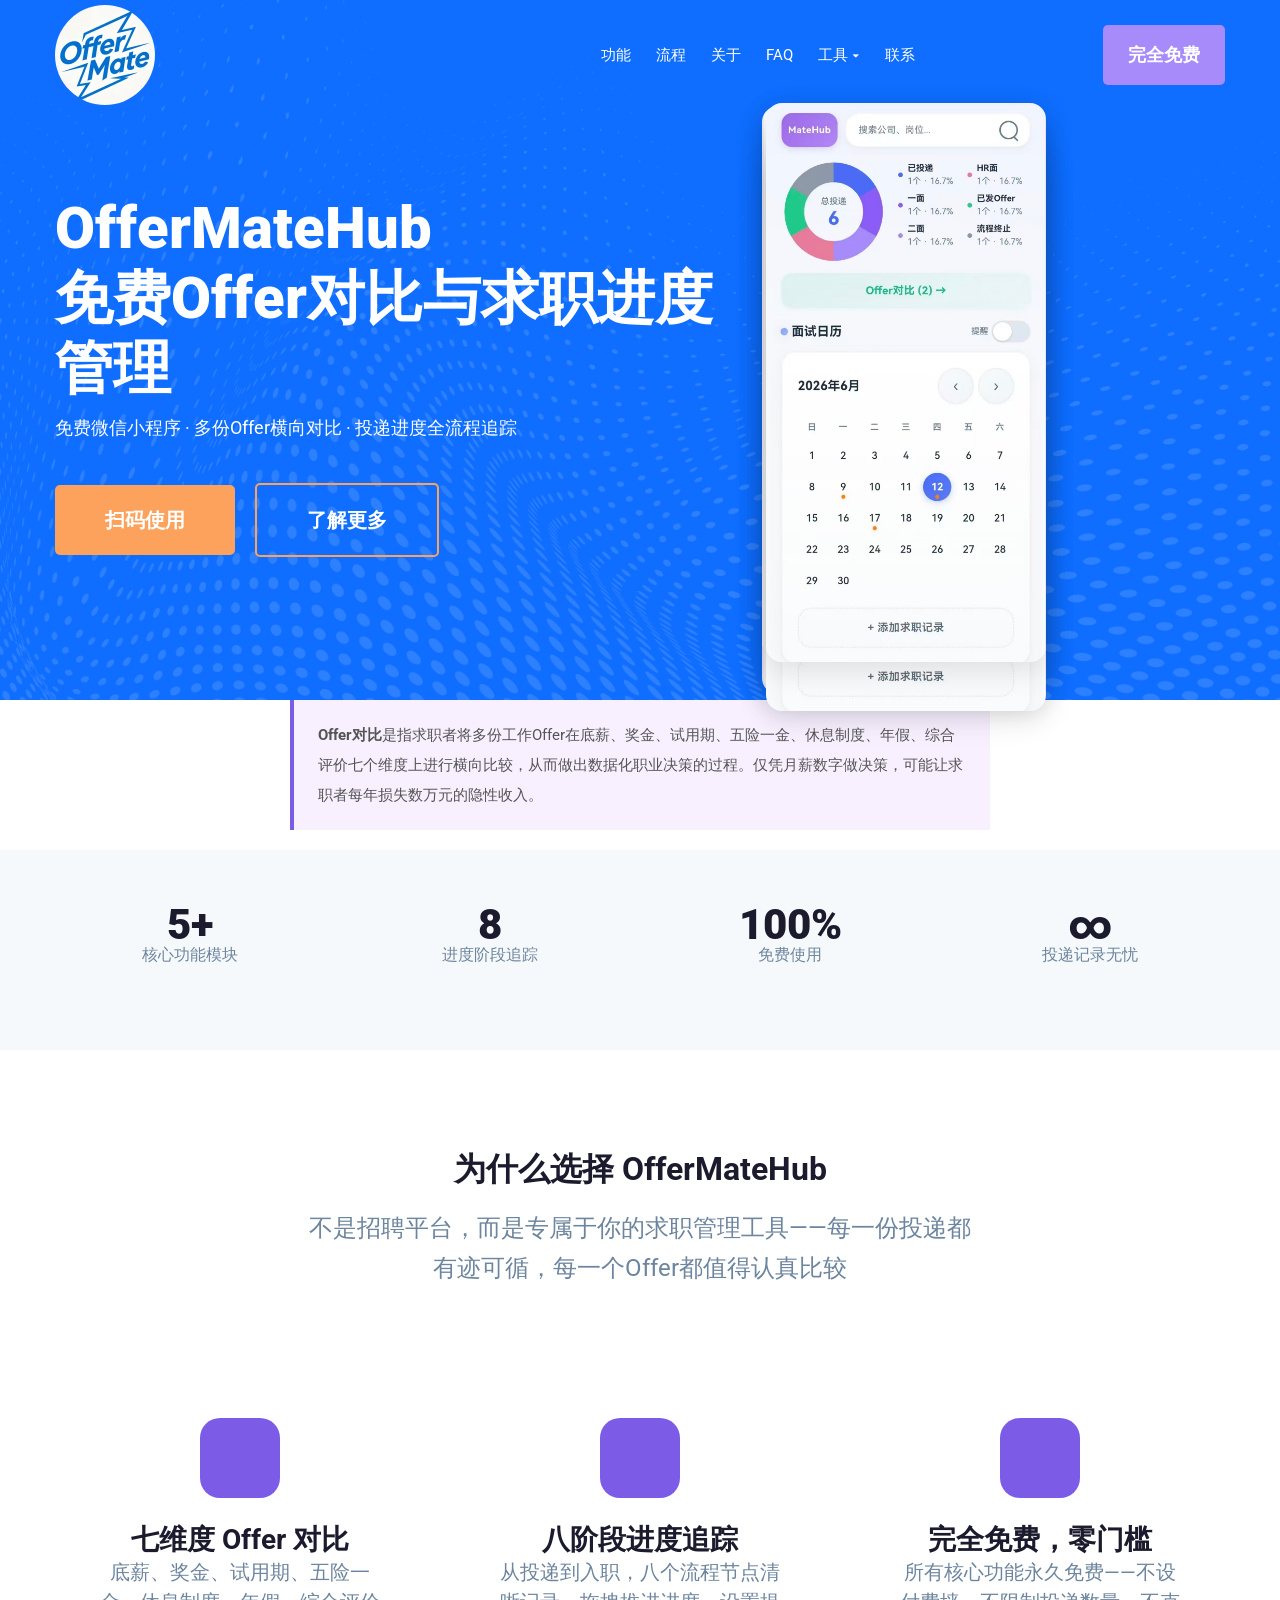
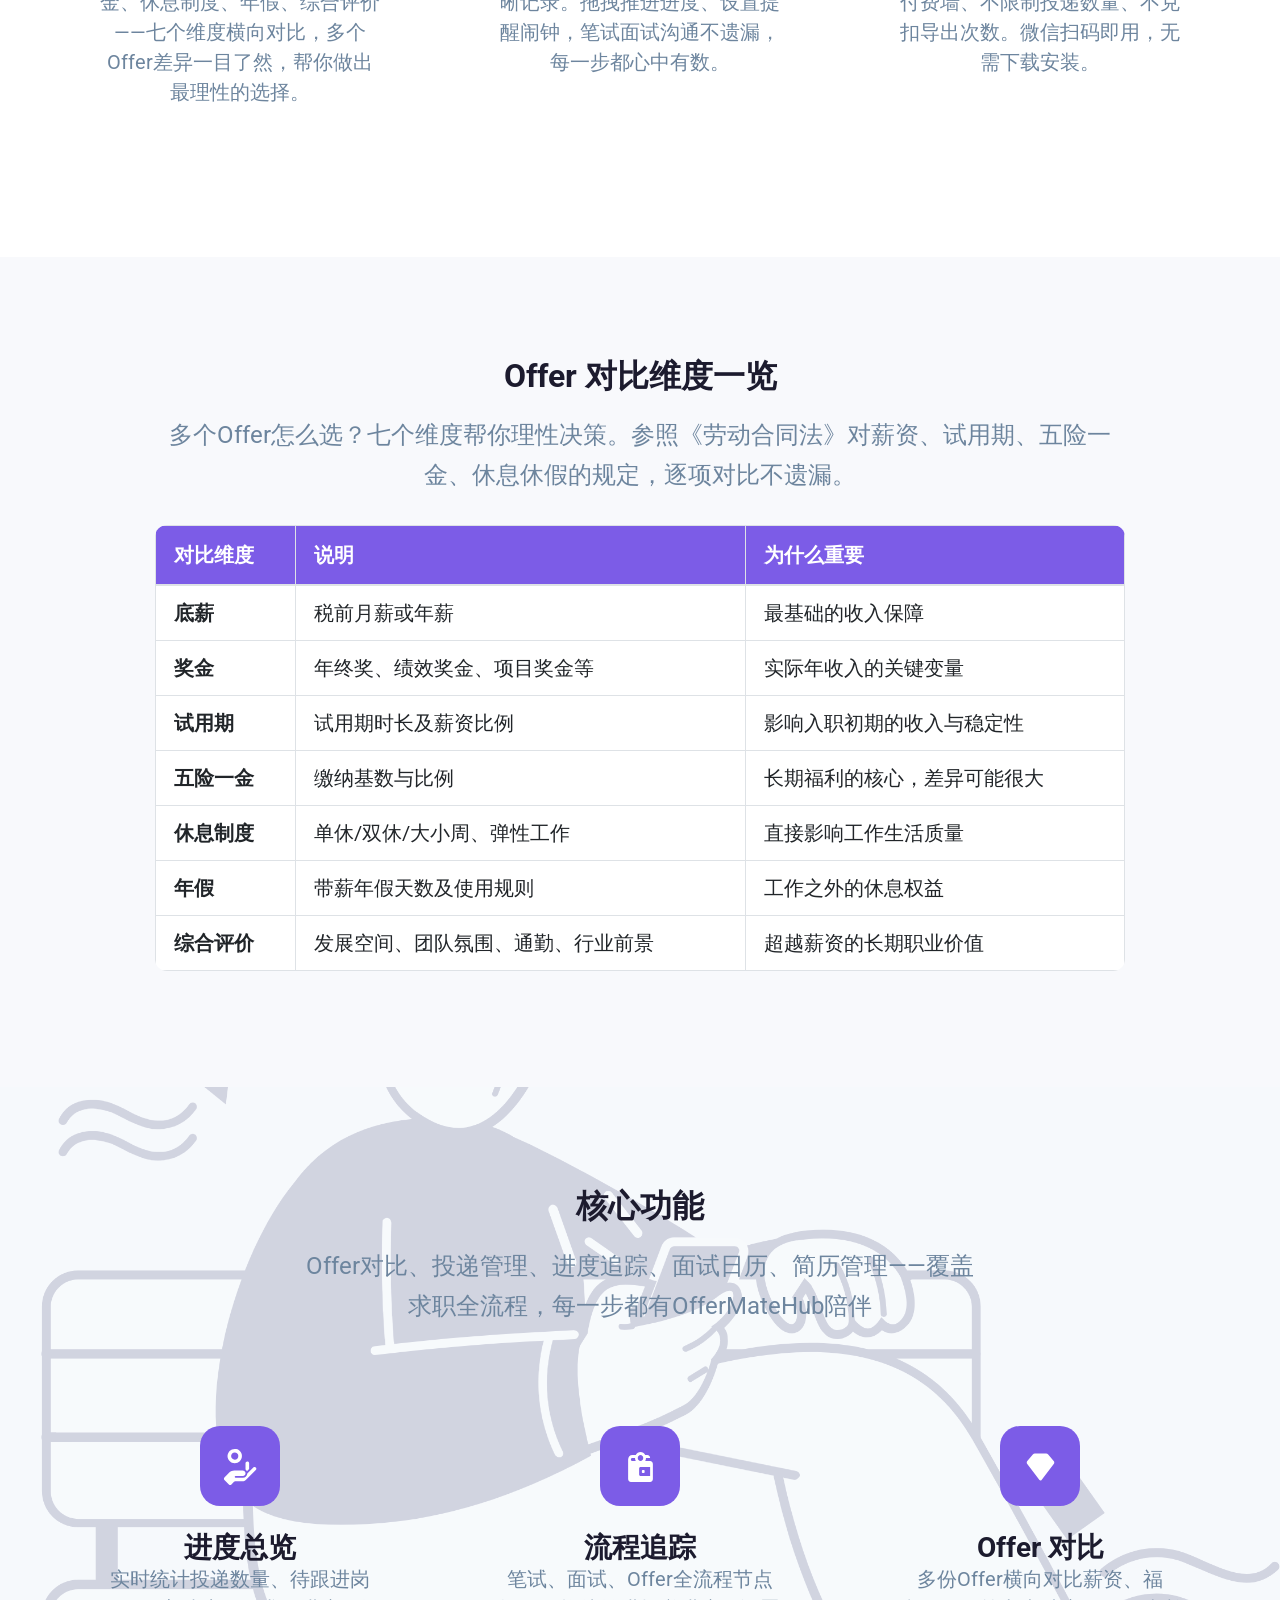
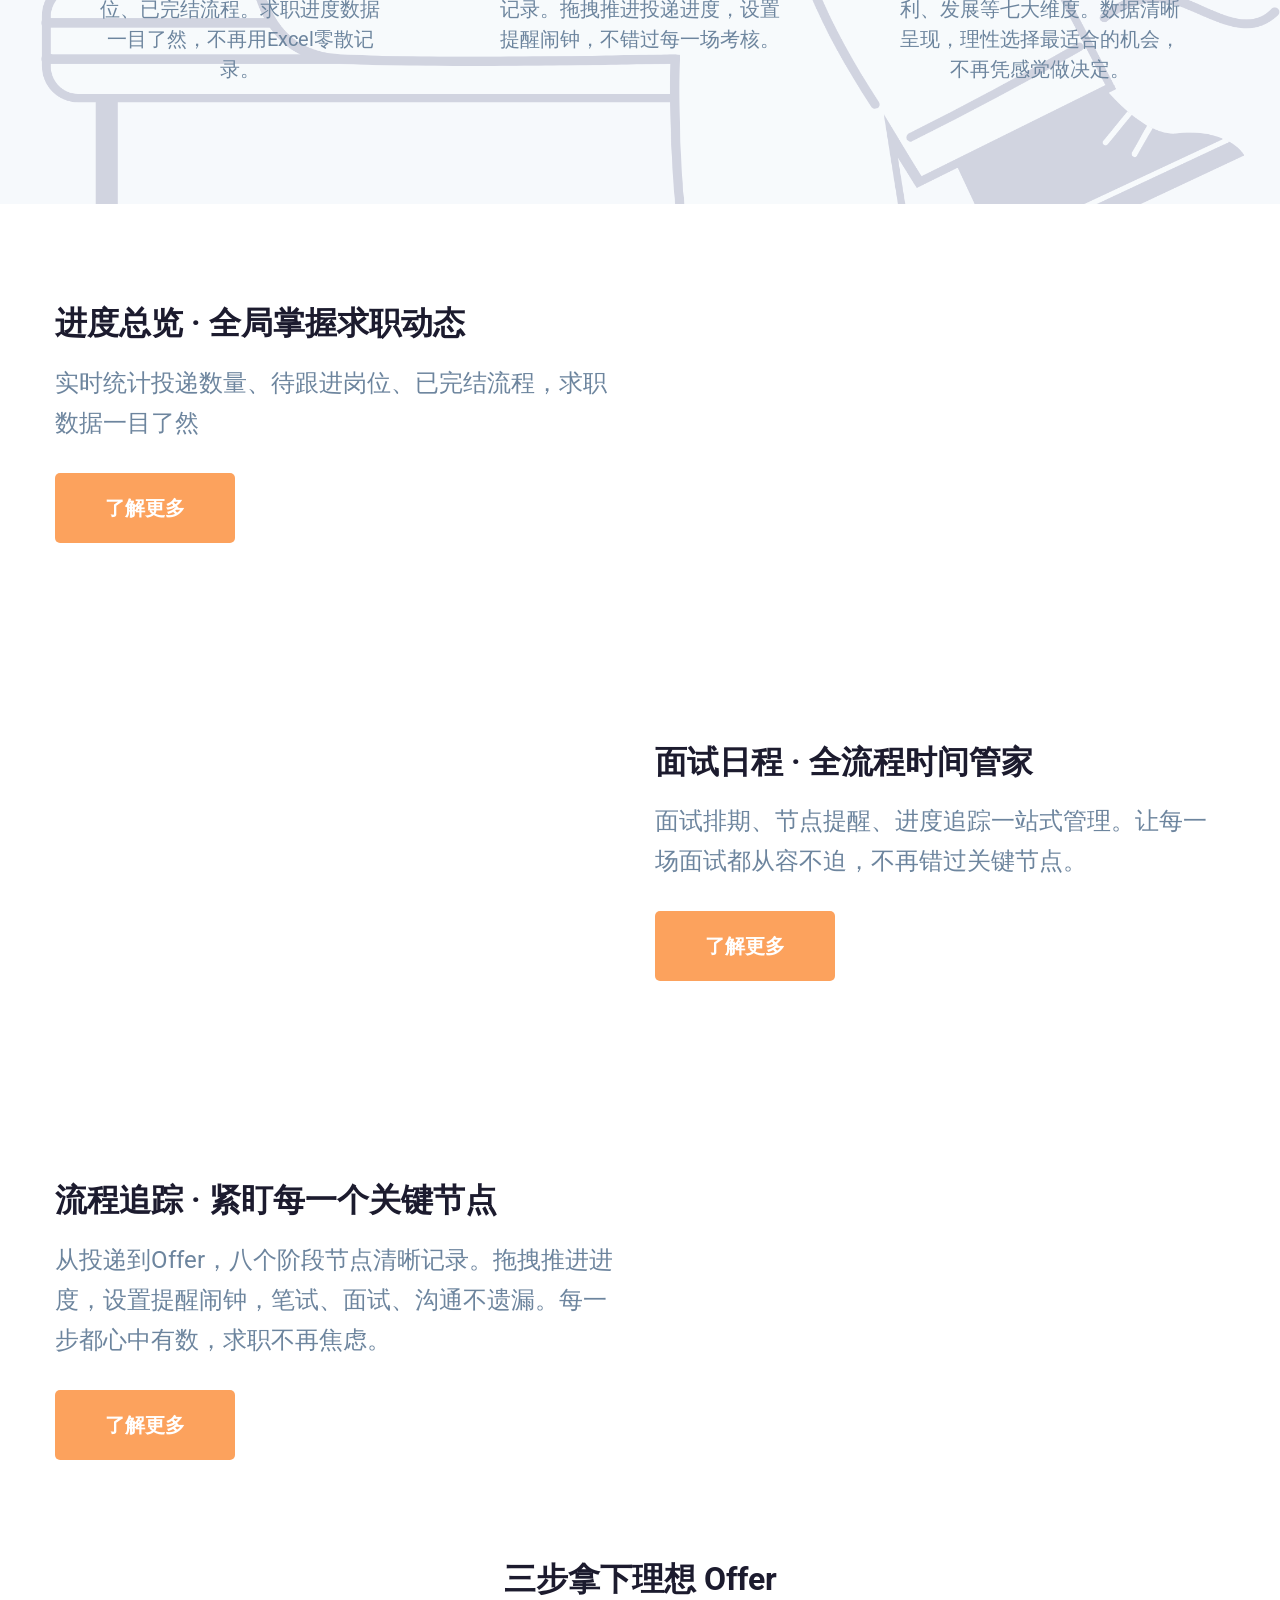
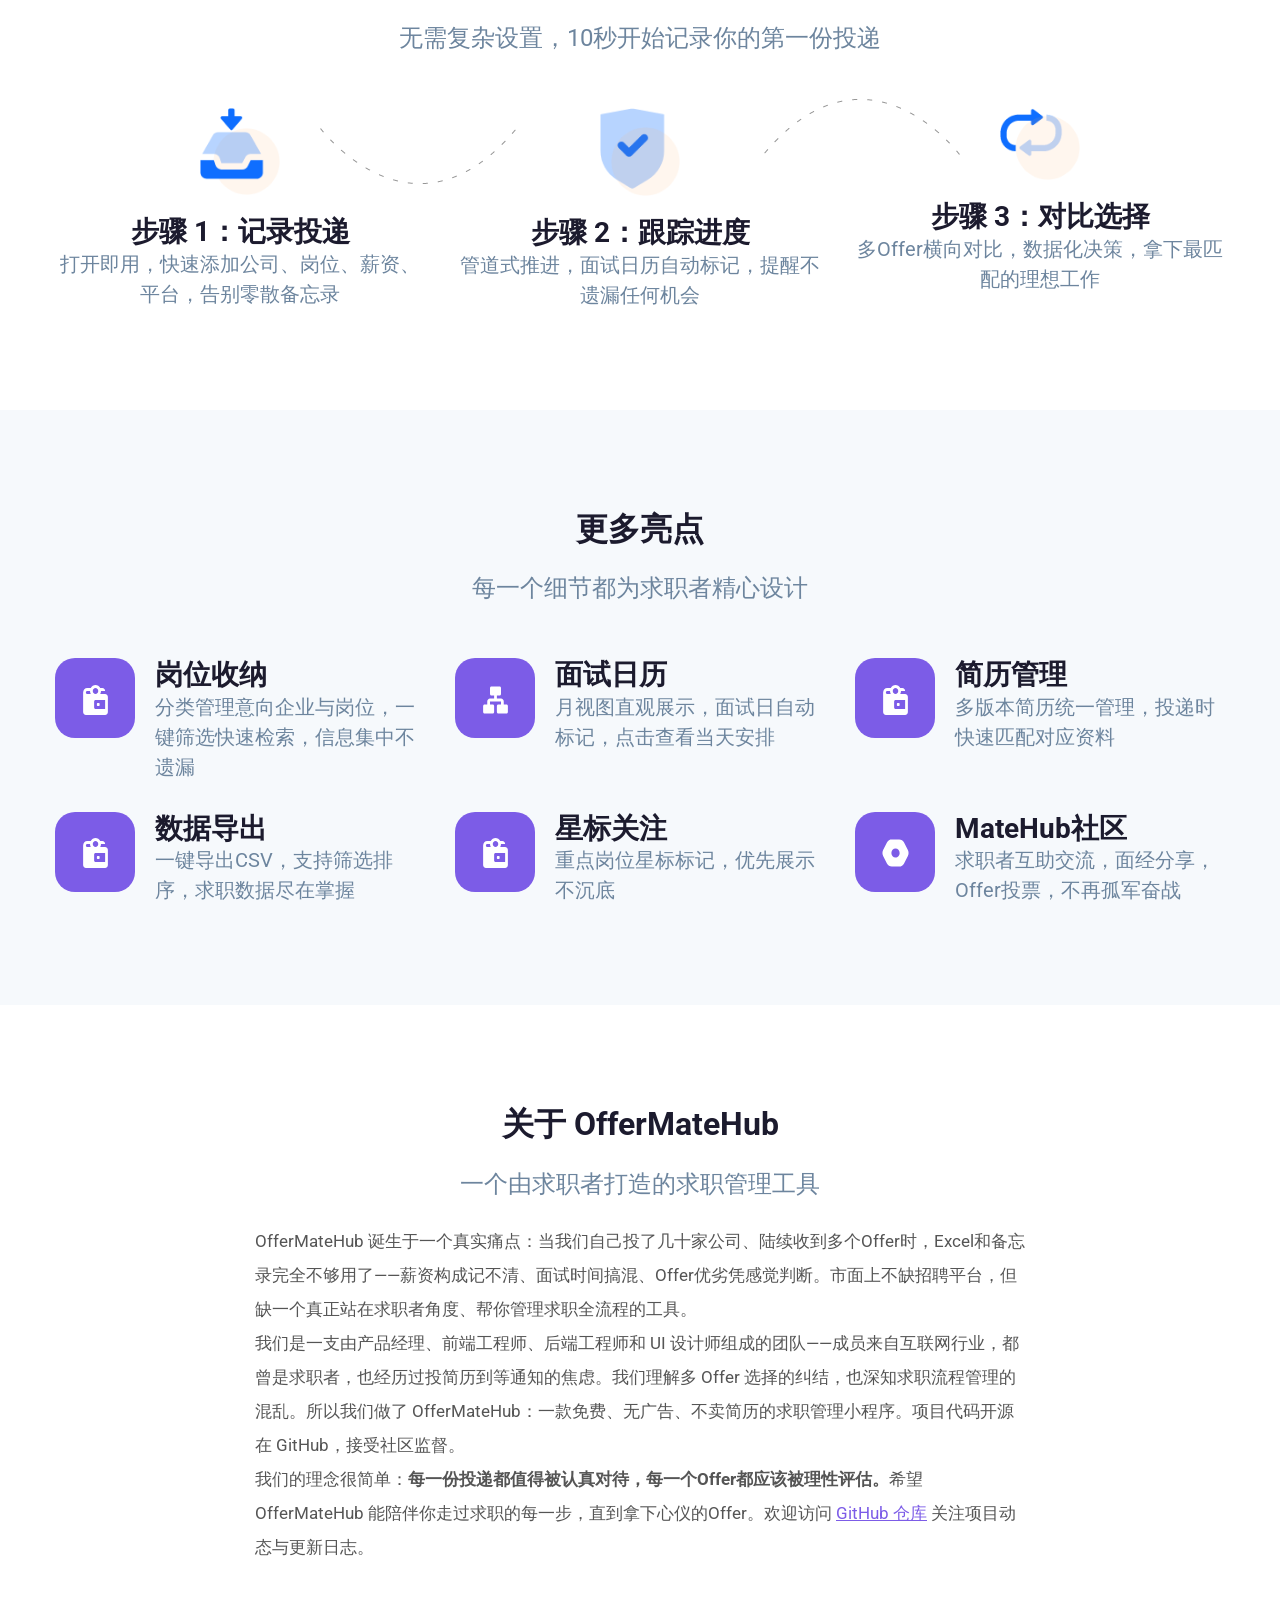
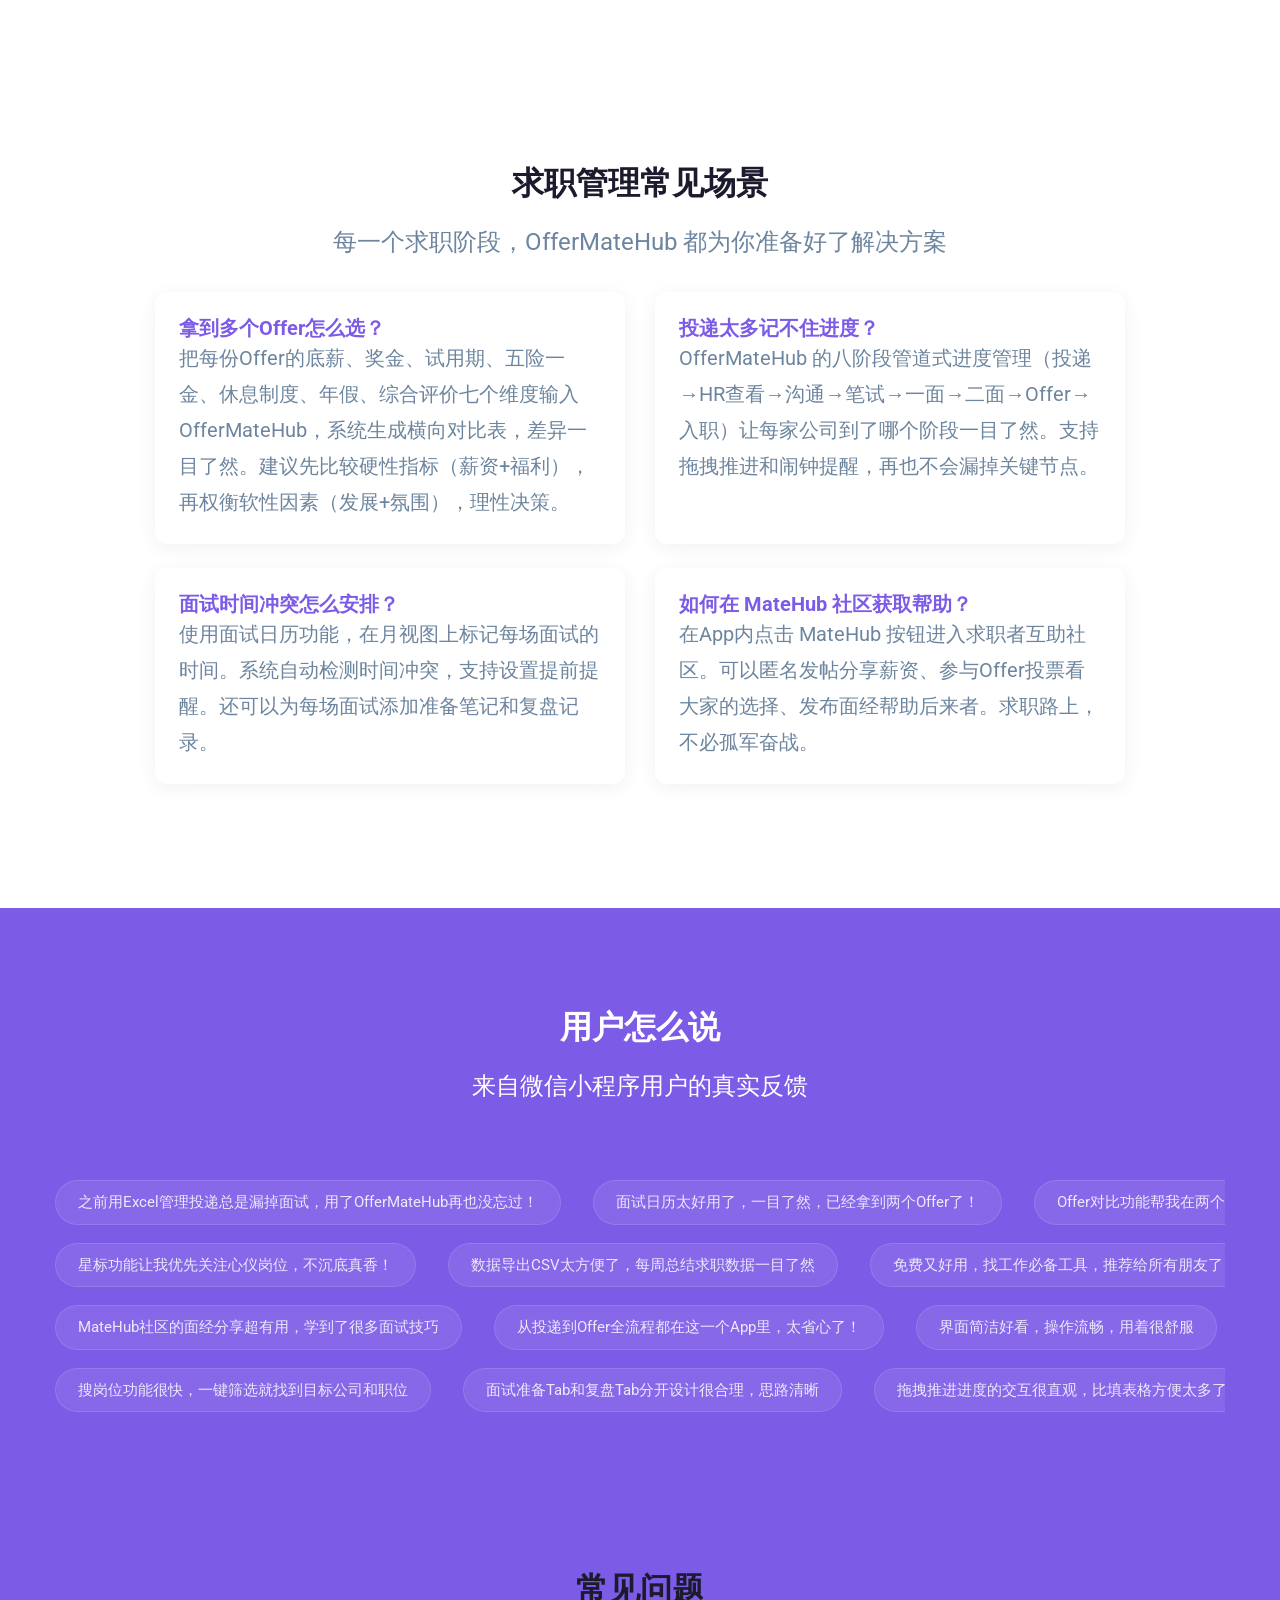
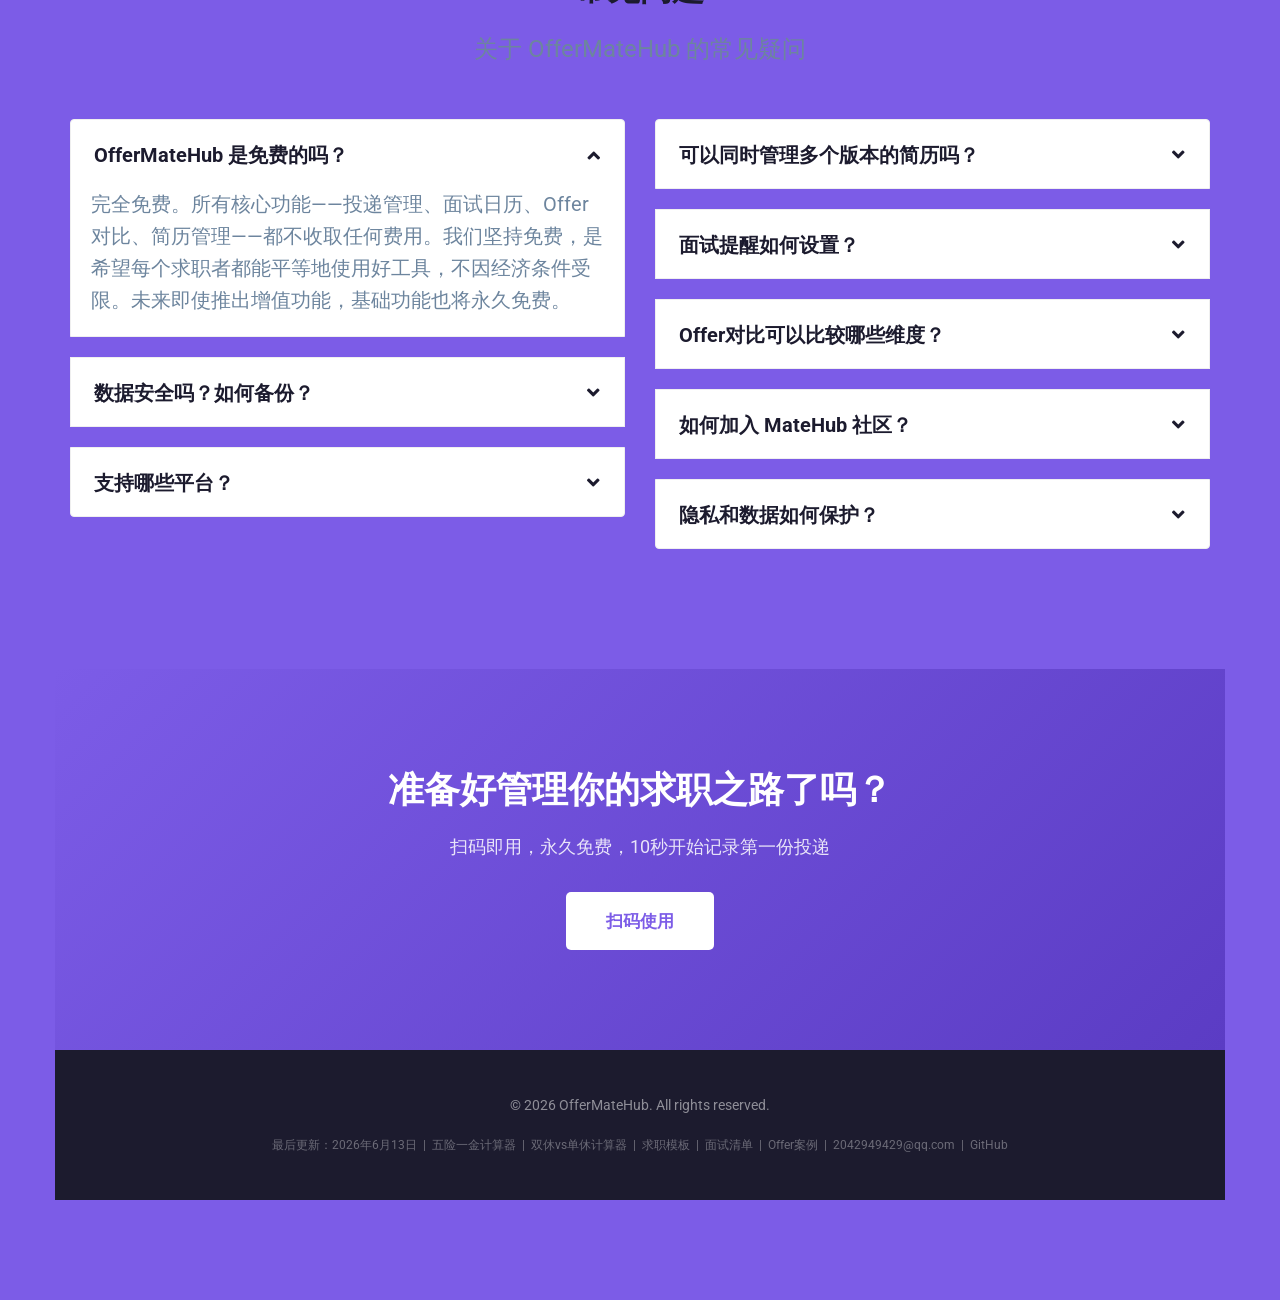
==== commit e454baee: "feat: GEO optimization — FAQPage schemas, definition blocks, FAQ sections - Add FAQPage JSON-LD sche" ====
--- a/index.html
+++ b/index.html
@@ -276,6 +276,11 @@
 	</div>
 	<!--::::: WELCOME AREA END :::::::-->
 
+	<!-- Definition block -->
+	<div style="background:#f8f0ff;border-left:4px solid #7c5ce7;padding:20px 24px;max-width:700px;margin:0 auto 20px;font-size:15px;line-height:2;color:#555">
+	    <p style="margin:0"><strong>Offer对比</strong>是指求职者将多份工作Offer在底薪、奖金、试用期、五险一金、休息制度、年假、综合评价七个维度上进行横向比较，从而做出数据化职业决策的过程。仅凭月薪数字做决策，可能让求职者每年损失数万元的隐性收入。</p>
+	</div>
+
 	<!--::::: LOGO AREA START :::::::-->
 		<div class="logo_area primary_bg">
 			<div class="container">
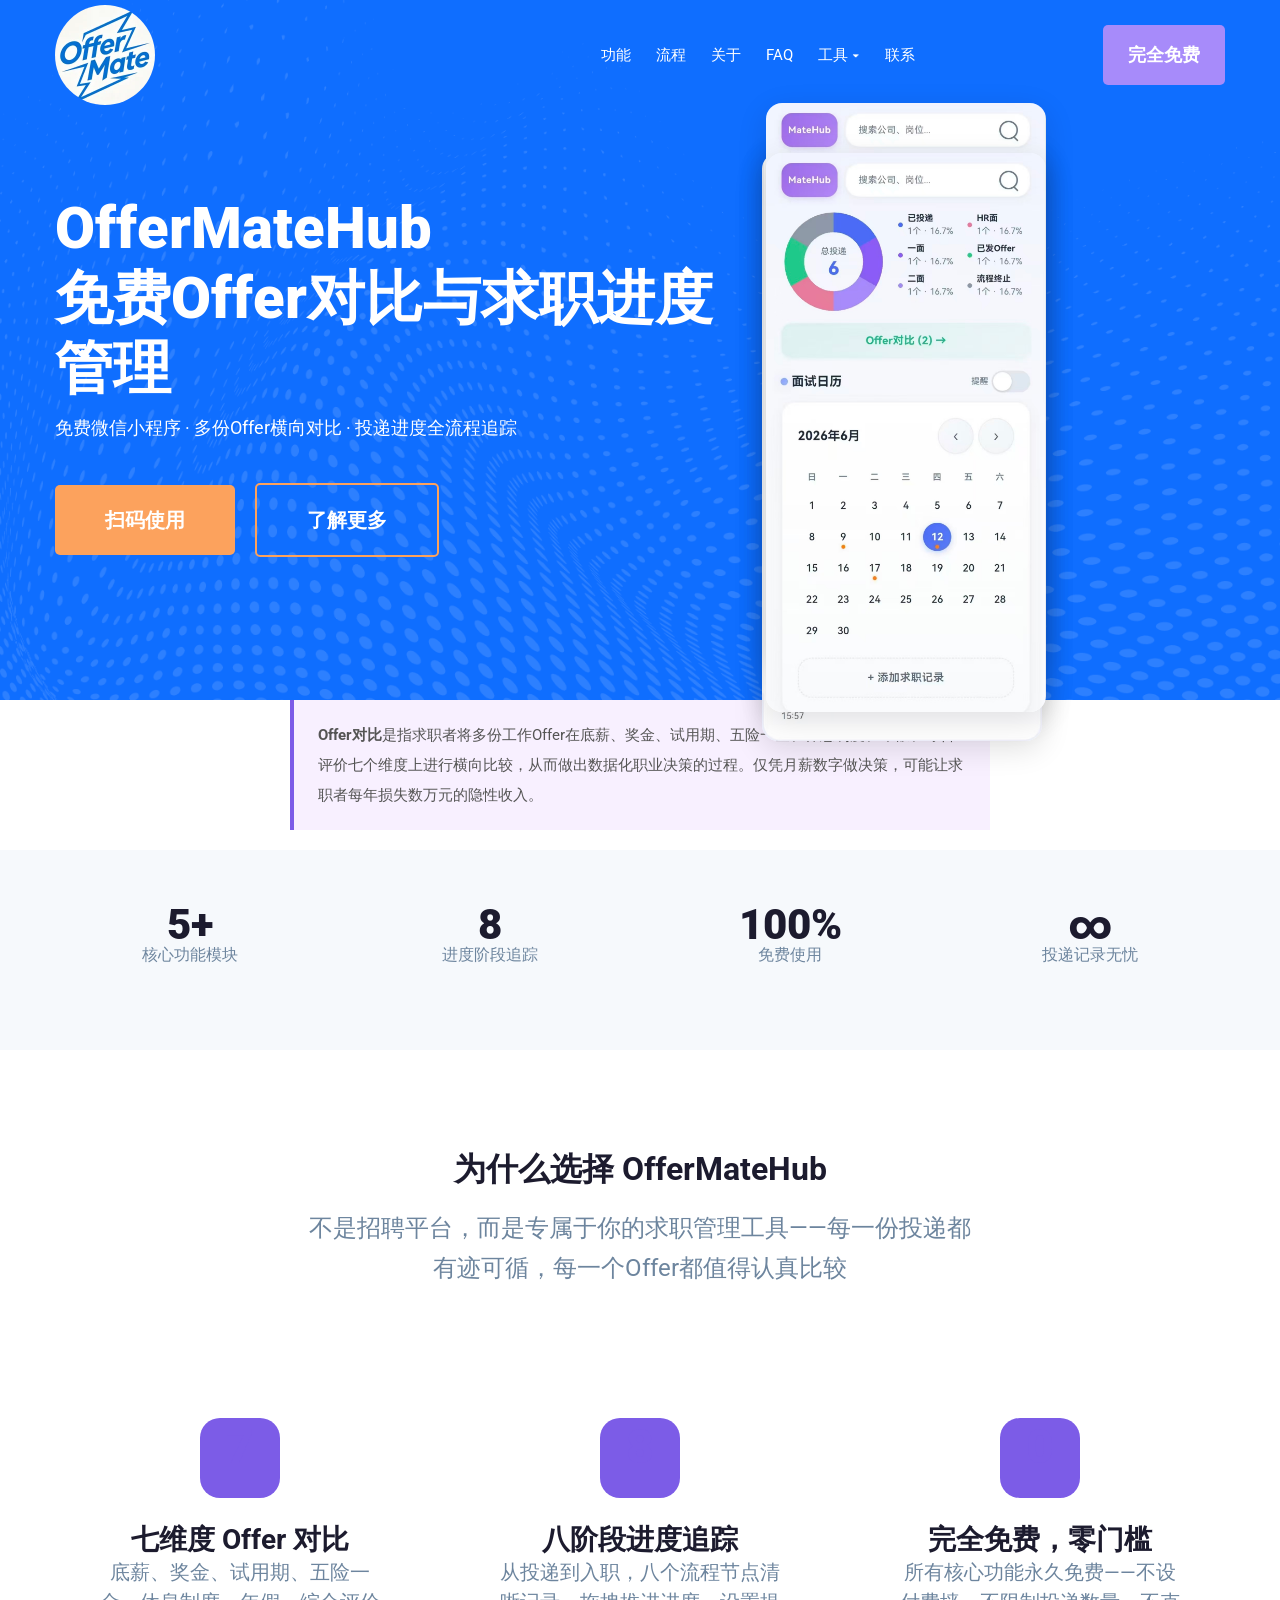
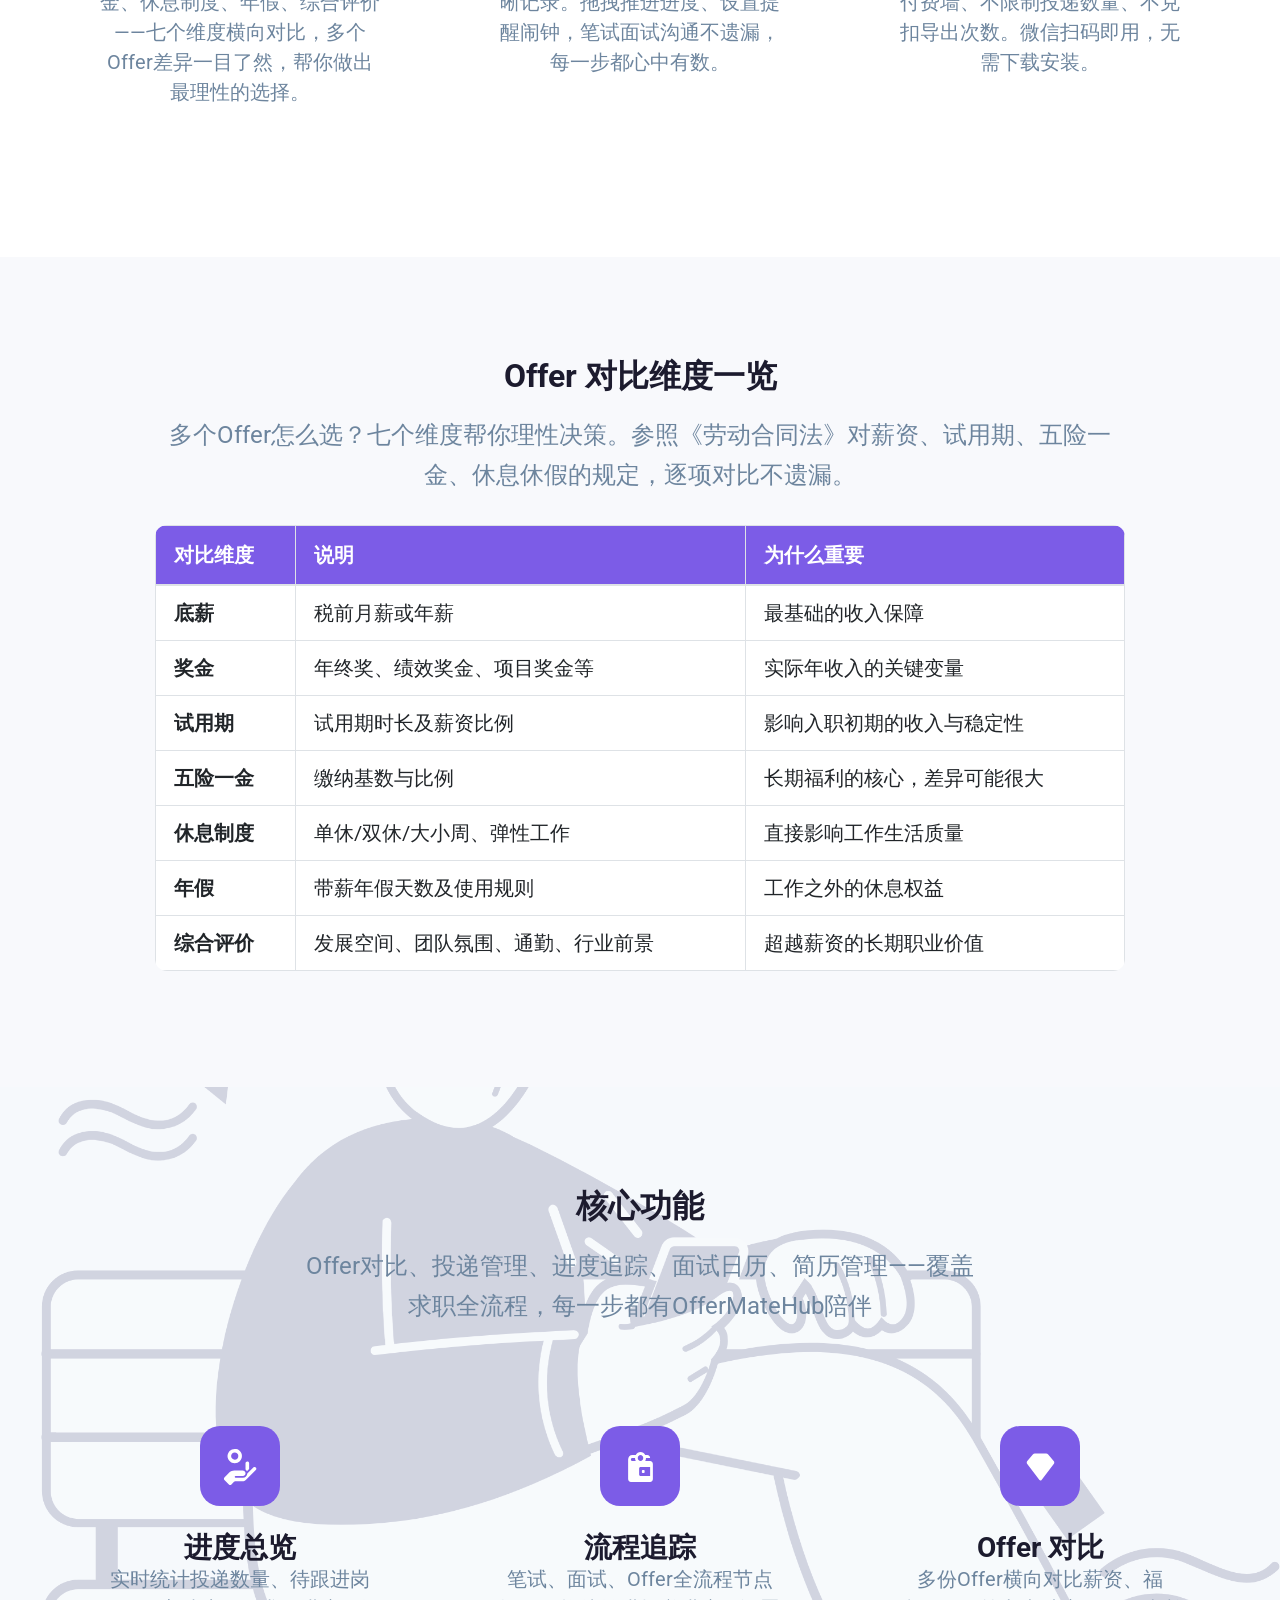
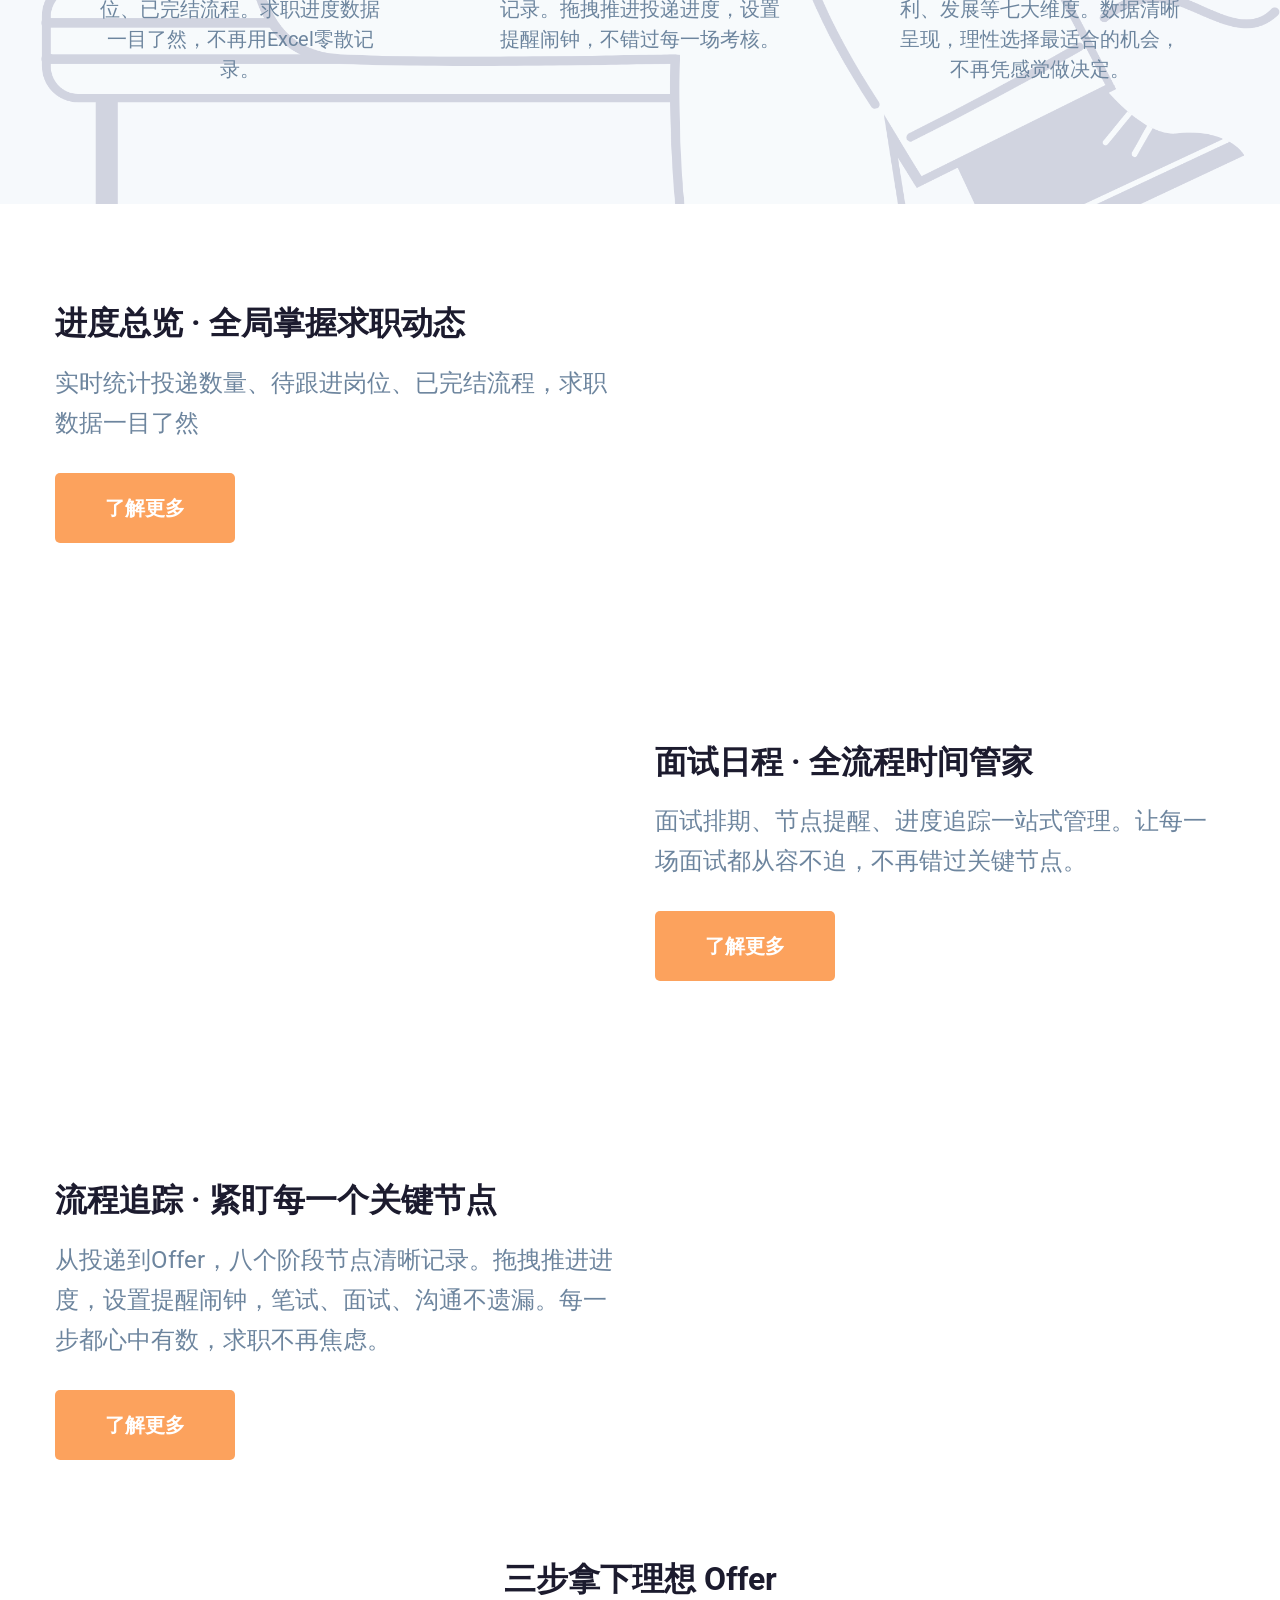
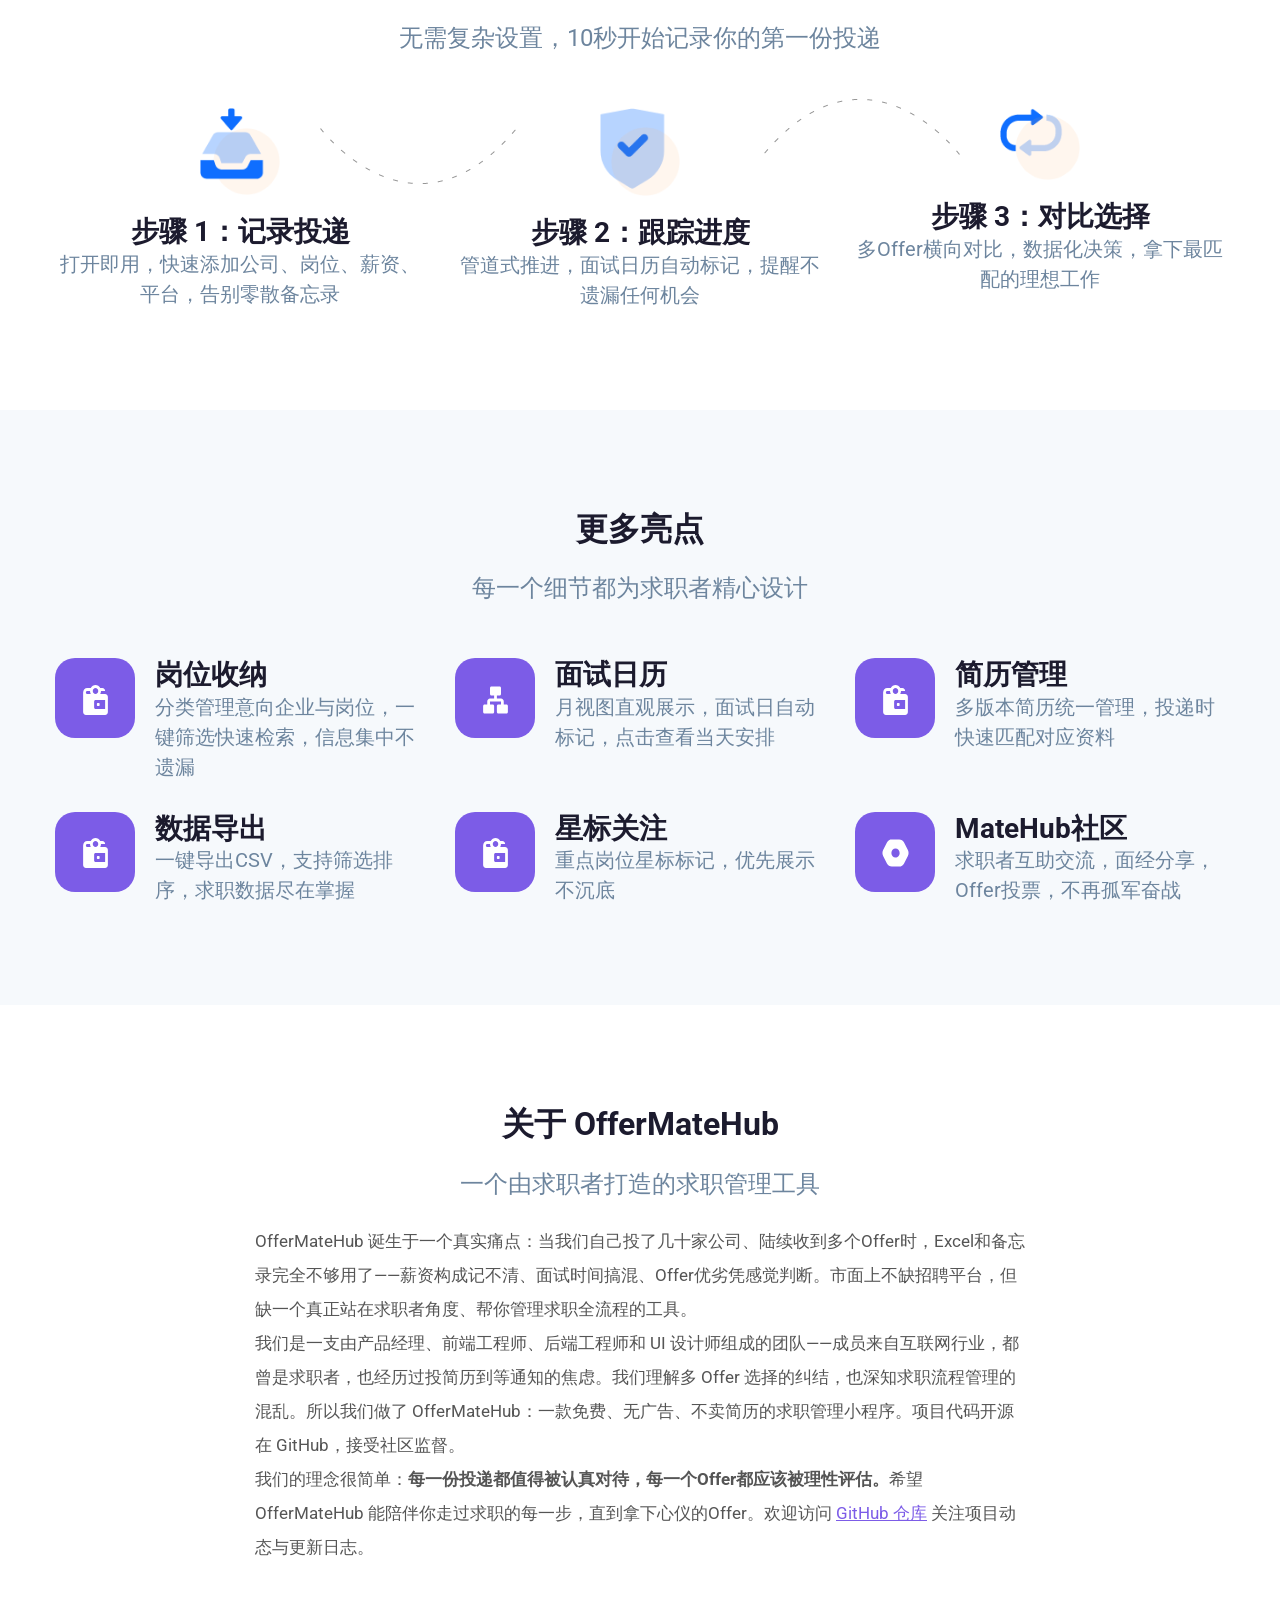
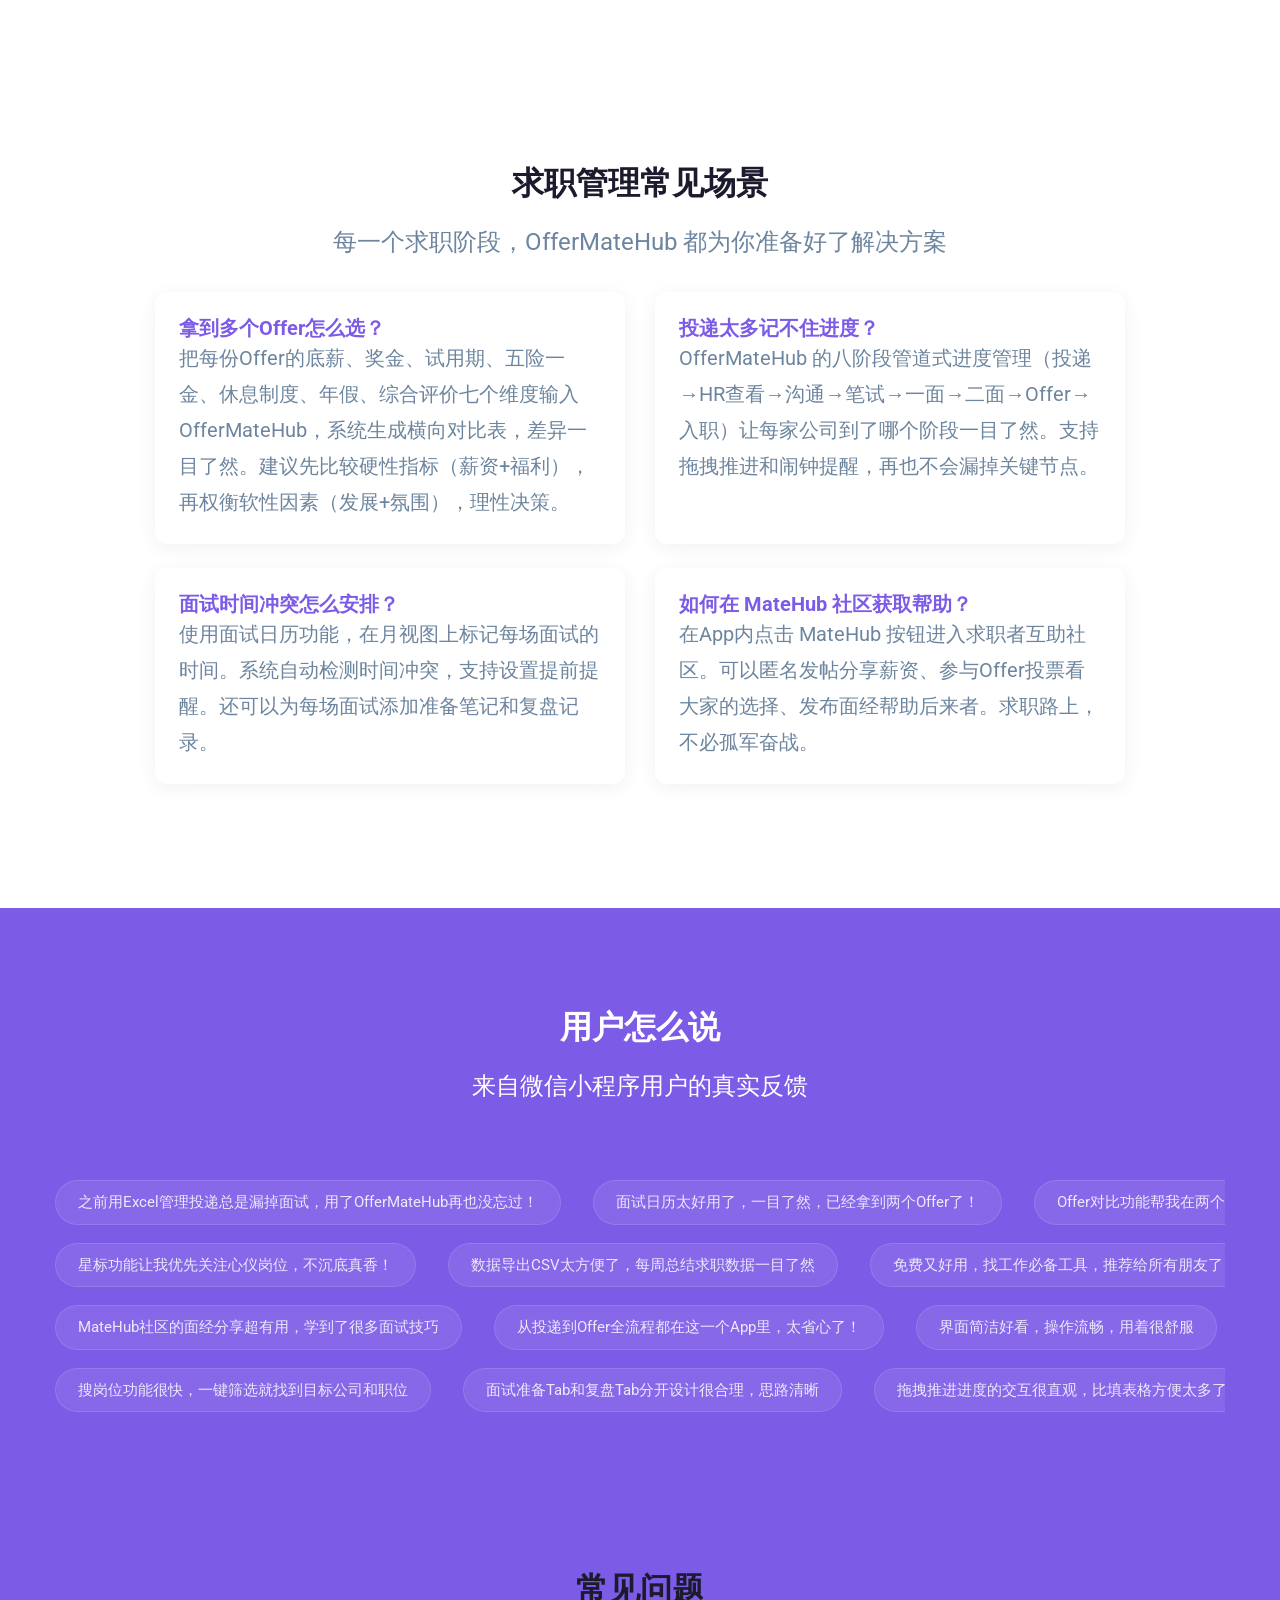
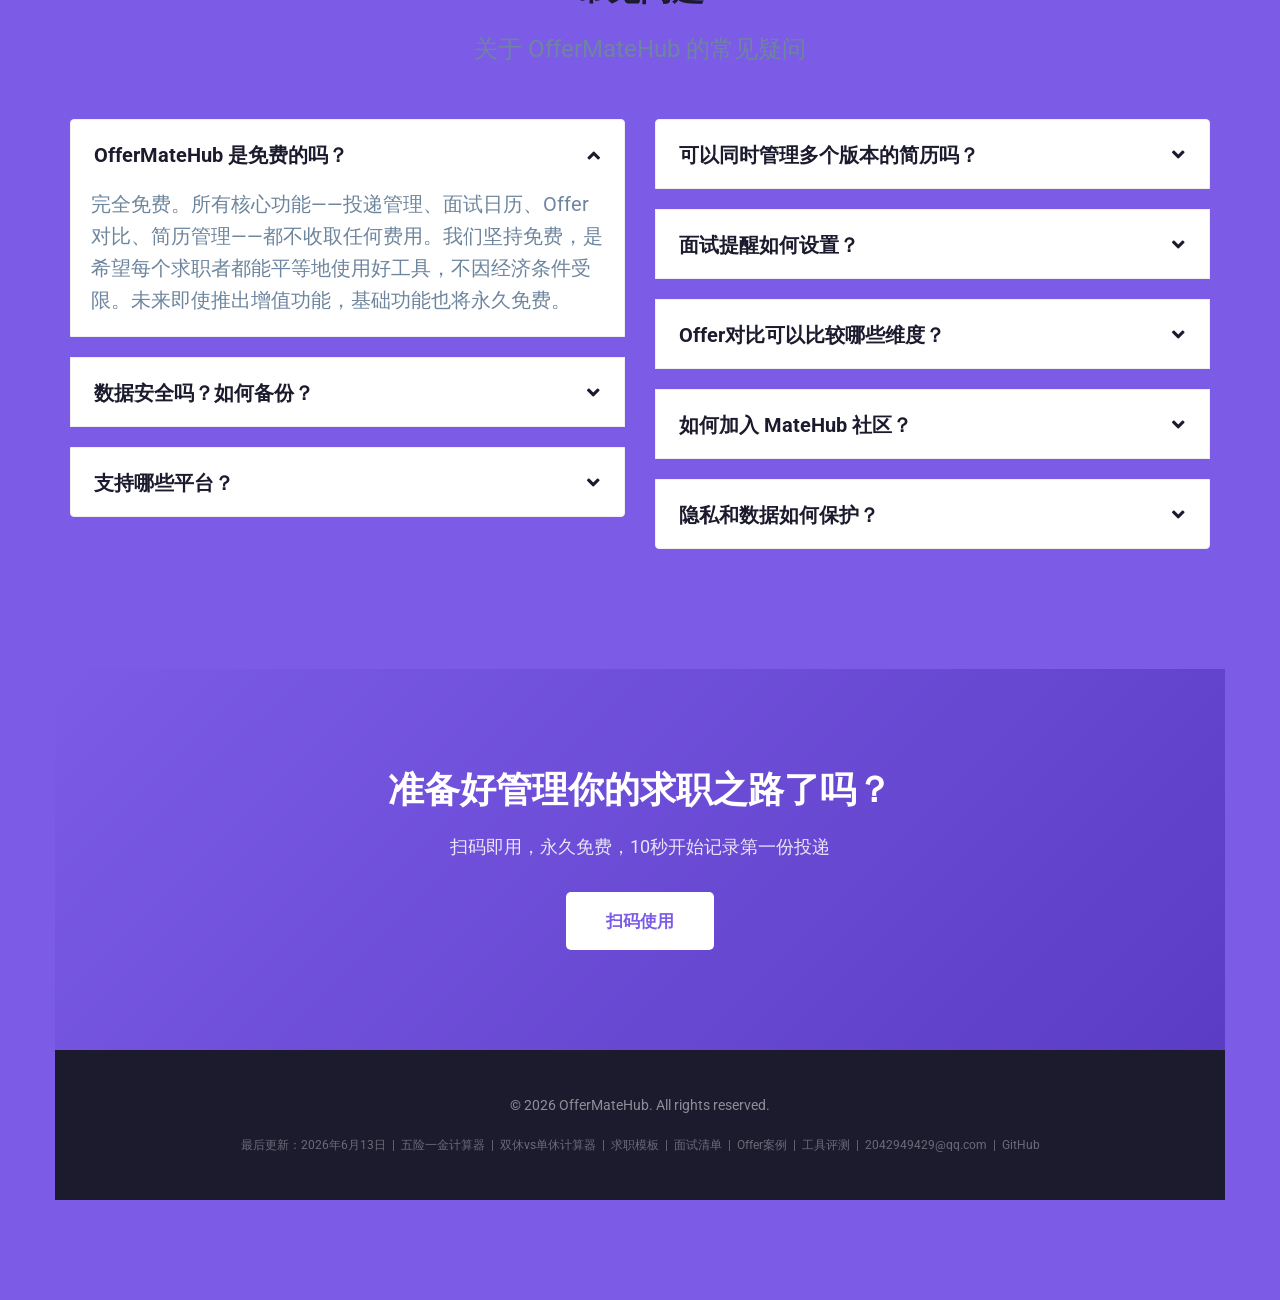
==== commit 26199b93: "feat: add 求职管理工具横向评测 page with salary negotiation guide Co-Authored-By: Claude Opus 4.7 <noreply@ant" ====
--- a/index.html
+++ b/index.html
@@ -228,6 +228,7 @@
 												<li><a href="templates.html">求职模板下载</a></li>
 												<li><a href="interview-checklist.html">面试准备清单</a></li>
 												<li><a href="offer-cases.html">Offer对比案例</a></li>
+												<li><a href="tool-comparison.html">工具评测</a></li>
 											</ul>
 										</li>
 										<li><a href="mailto:2042949429@qq.com" title="2042949429@qq.com">联系</a></li>
@@ -1005,7 +1006,7 @@
     <footer style="background:#1c1b2e;padding:40px 0;text-align:center;">
       <div class="container">
         <p style="color:rgba(255,255,255,0.5);font-size:14px;margin:0;">&copy; 2026 OfferMateHub. All rights reserved.</p>
-        <p style="color:rgba(255,255,255,0.35);font-size:12px;margin:10px 0 0;">最后更新：2026年6月13日 &nbsp;|&nbsp; <a href="wxyj-calculator.html" style="color:rgba(255,255,255,0.35);text-decoration:none;">五险一金计算器</a> &nbsp;|&nbsp; <a href="rest-calculator.html" style="color:rgba(255,255,255,0.35);text-decoration:none;">双休vs单休计算器</a> &nbsp;|&nbsp; <a href="templates.html" style="color:rgba(255,255,255,0.35);text-decoration:none;">求职模板</a> &nbsp;|&nbsp; <a href="interview-checklist.html" style="color:rgba(255,255,255,0.35);text-decoration:none;">面试清单</a> &nbsp;|&nbsp; <a href="offer-cases.html" style="color:rgba(255,255,255,0.35);text-decoration:none;">Offer案例</a> &nbsp;|&nbsp; <a href="mailto:2042949429@qq.com" style="color:rgba(255,255,255,0.35);text-decoration:none;">2042949429@qq.com</a> &nbsp;|&nbsp; <a href="https://github.com/husuting/offermatehub" target="_blank" rel="noopener" style="color:rgba(255,255,255,0.35);text-decoration:none;">GitHub</a></p>
+        <p style="color:rgba(255,255,255,0.35);font-size:12px;margin:10px 0 0;">最后更新：2026年6月13日 &nbsp;|&nbsp; <a href="wxyj-calculator.html" style="color:rgba(255,255,255,0.35);text-decoration:none;">五险一金计算器</a> &nbsp;|&nbsp; <a href="rest-calculator.html" style="color:rgba(255,255,255,0.35);text-decoration:none;">双休vs单休计算器</a> &nbsp;|&nbsp; <a href="templates.html" style="color:rgba(255,255,255,0.35);text-decoration:none;">求职模板</a> &nbsp;|&nbsp; <a href="interview-checklist.html" style="color:rgba(255,255,255,0.35);text-decoration:none;">面试清单</a> &nbsp;|&nbsp; <a href="offer-cases.html" style="color:rgba(255,255,255,0.35);text-decoration:none;">Offer案例</a> &nbsp;|&nbsp; <a href="tool-comparison.html" style="color:rgba(255,255,255,0.35);text-decoration:none;">工具评测</a> &nbsp;|&nbsp; <a href="mailto:2042949429@qq.com" style="color:rgba(255,255,255,0.35);text-decoration:none;">2042949429@qq.com</a> &nbsp;|&nbsp; <a href="https://github.com/husuting/offermatehub" target="_blank" rel="noopener" style="color:rgba(255,255,255,0.35);text-decoration:none;">GitHub</a></p>
       </div>
     </footer>
     <!--::::: FOOTER AREA END :::::::-->
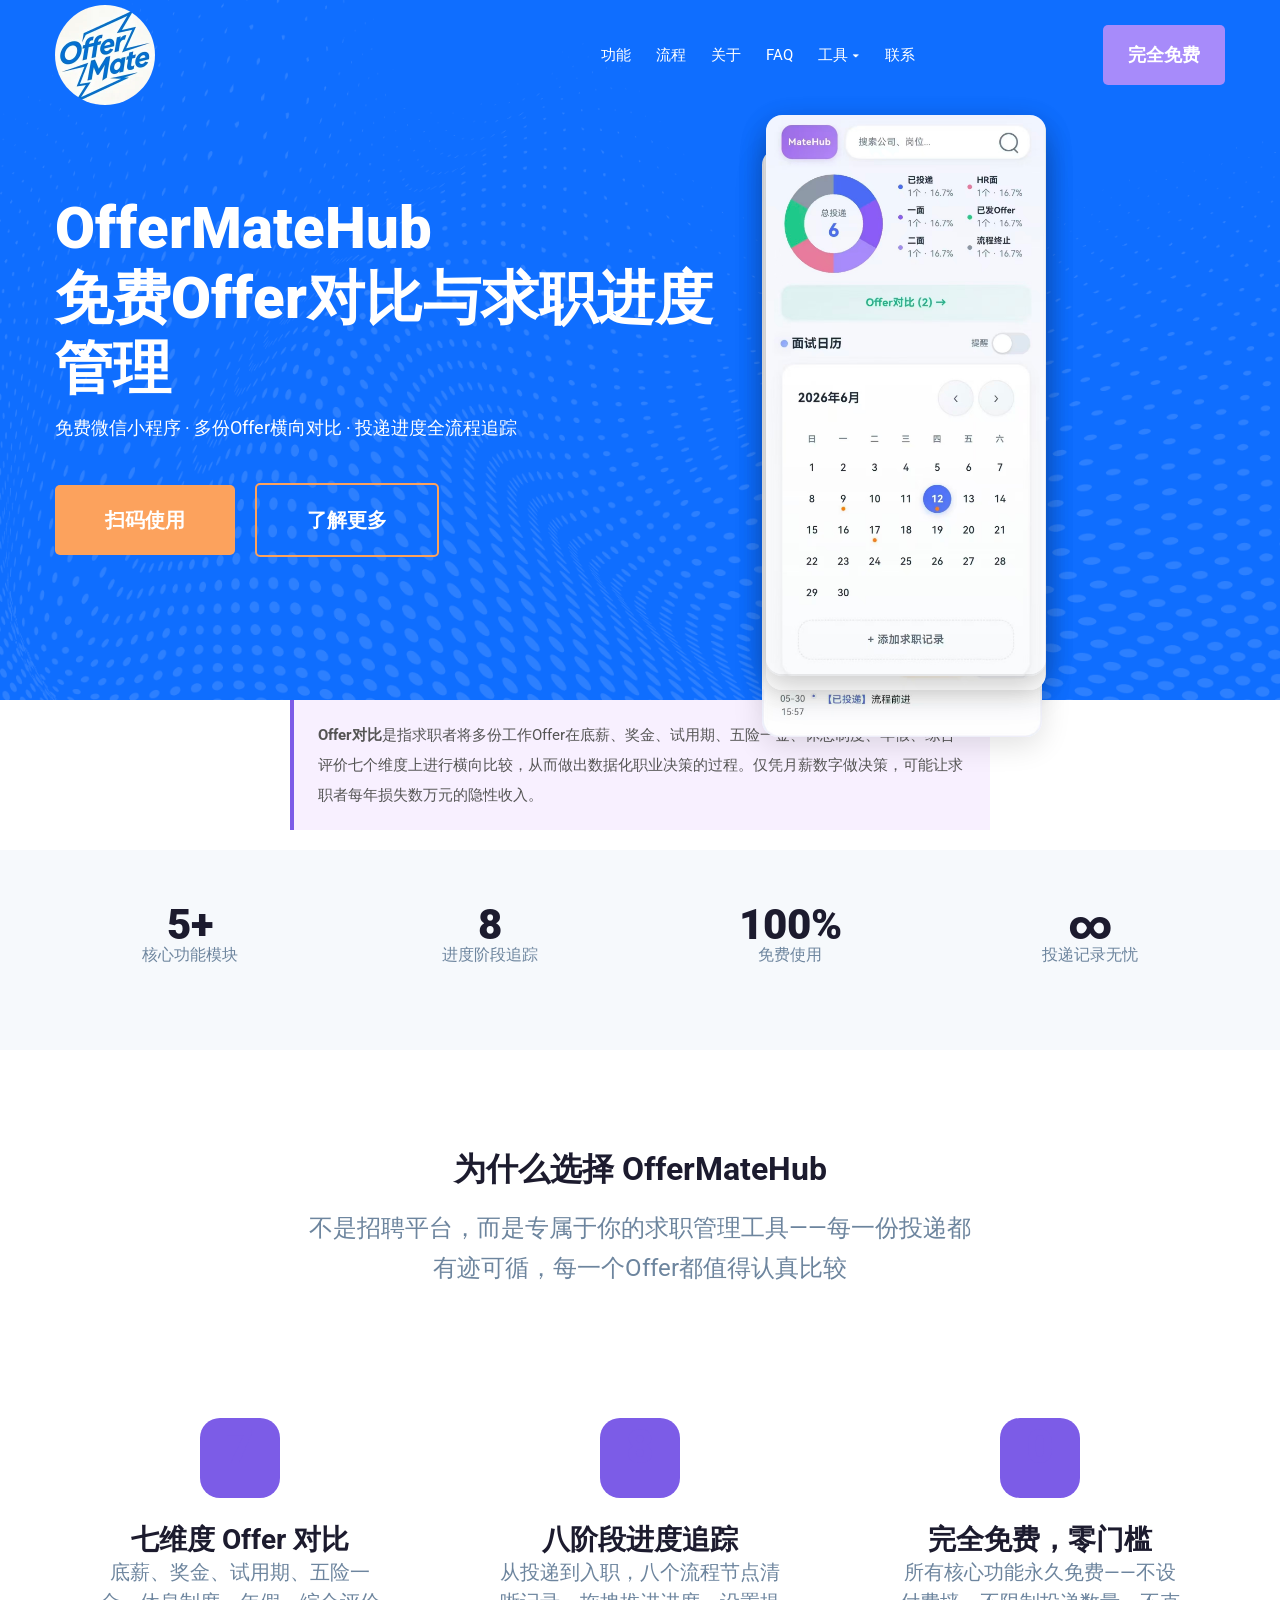
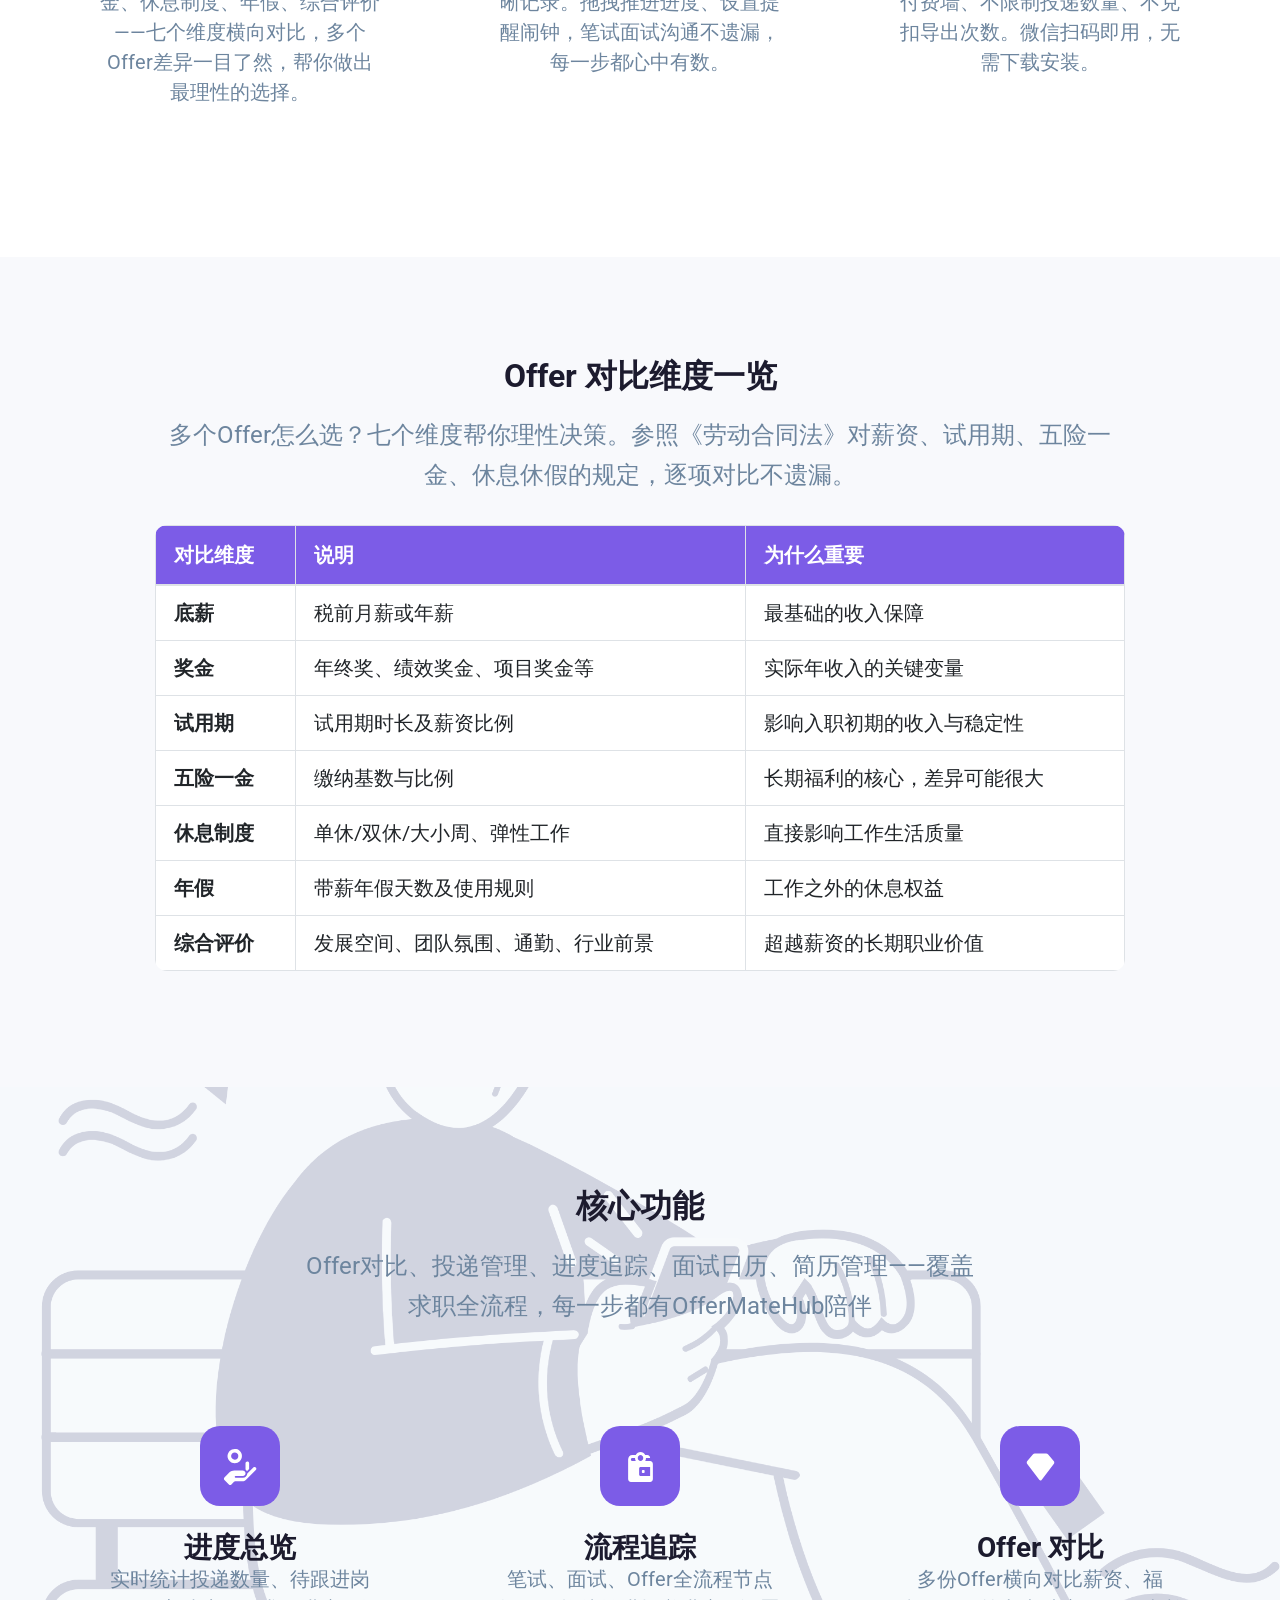
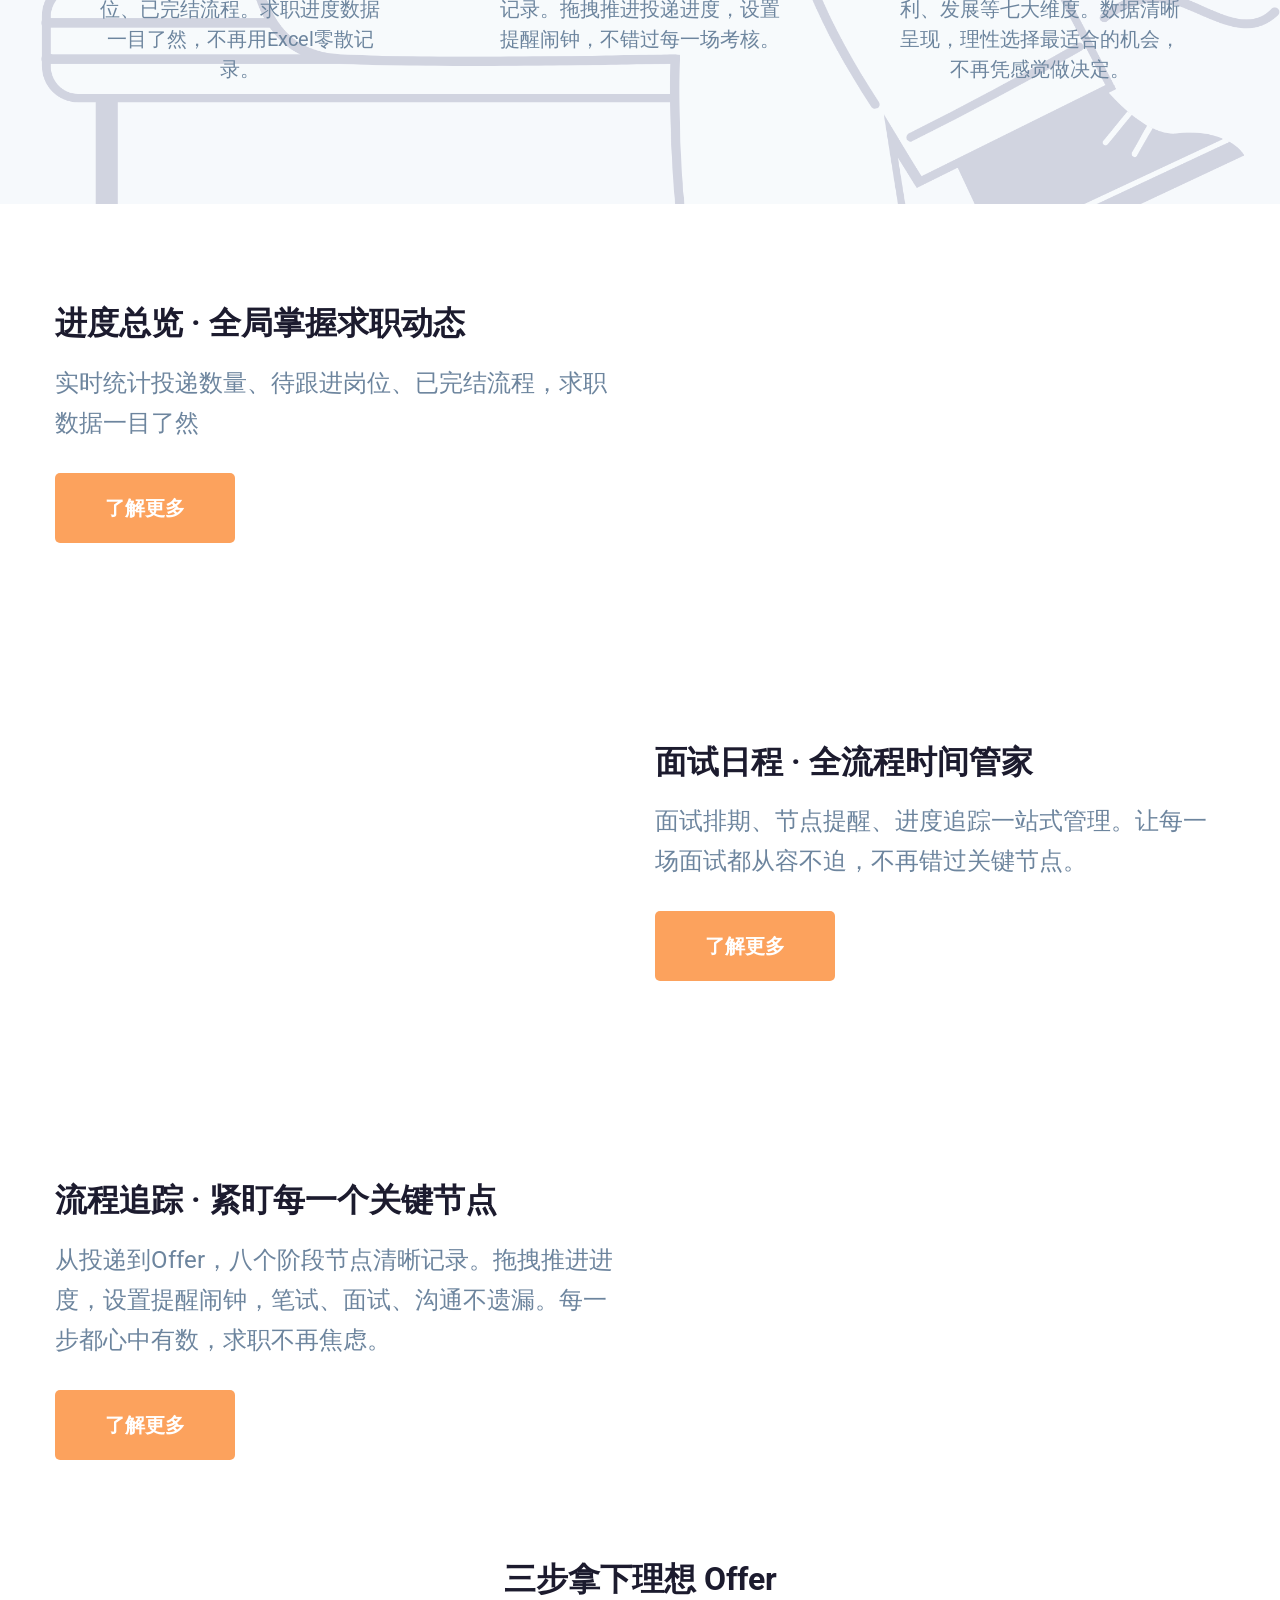
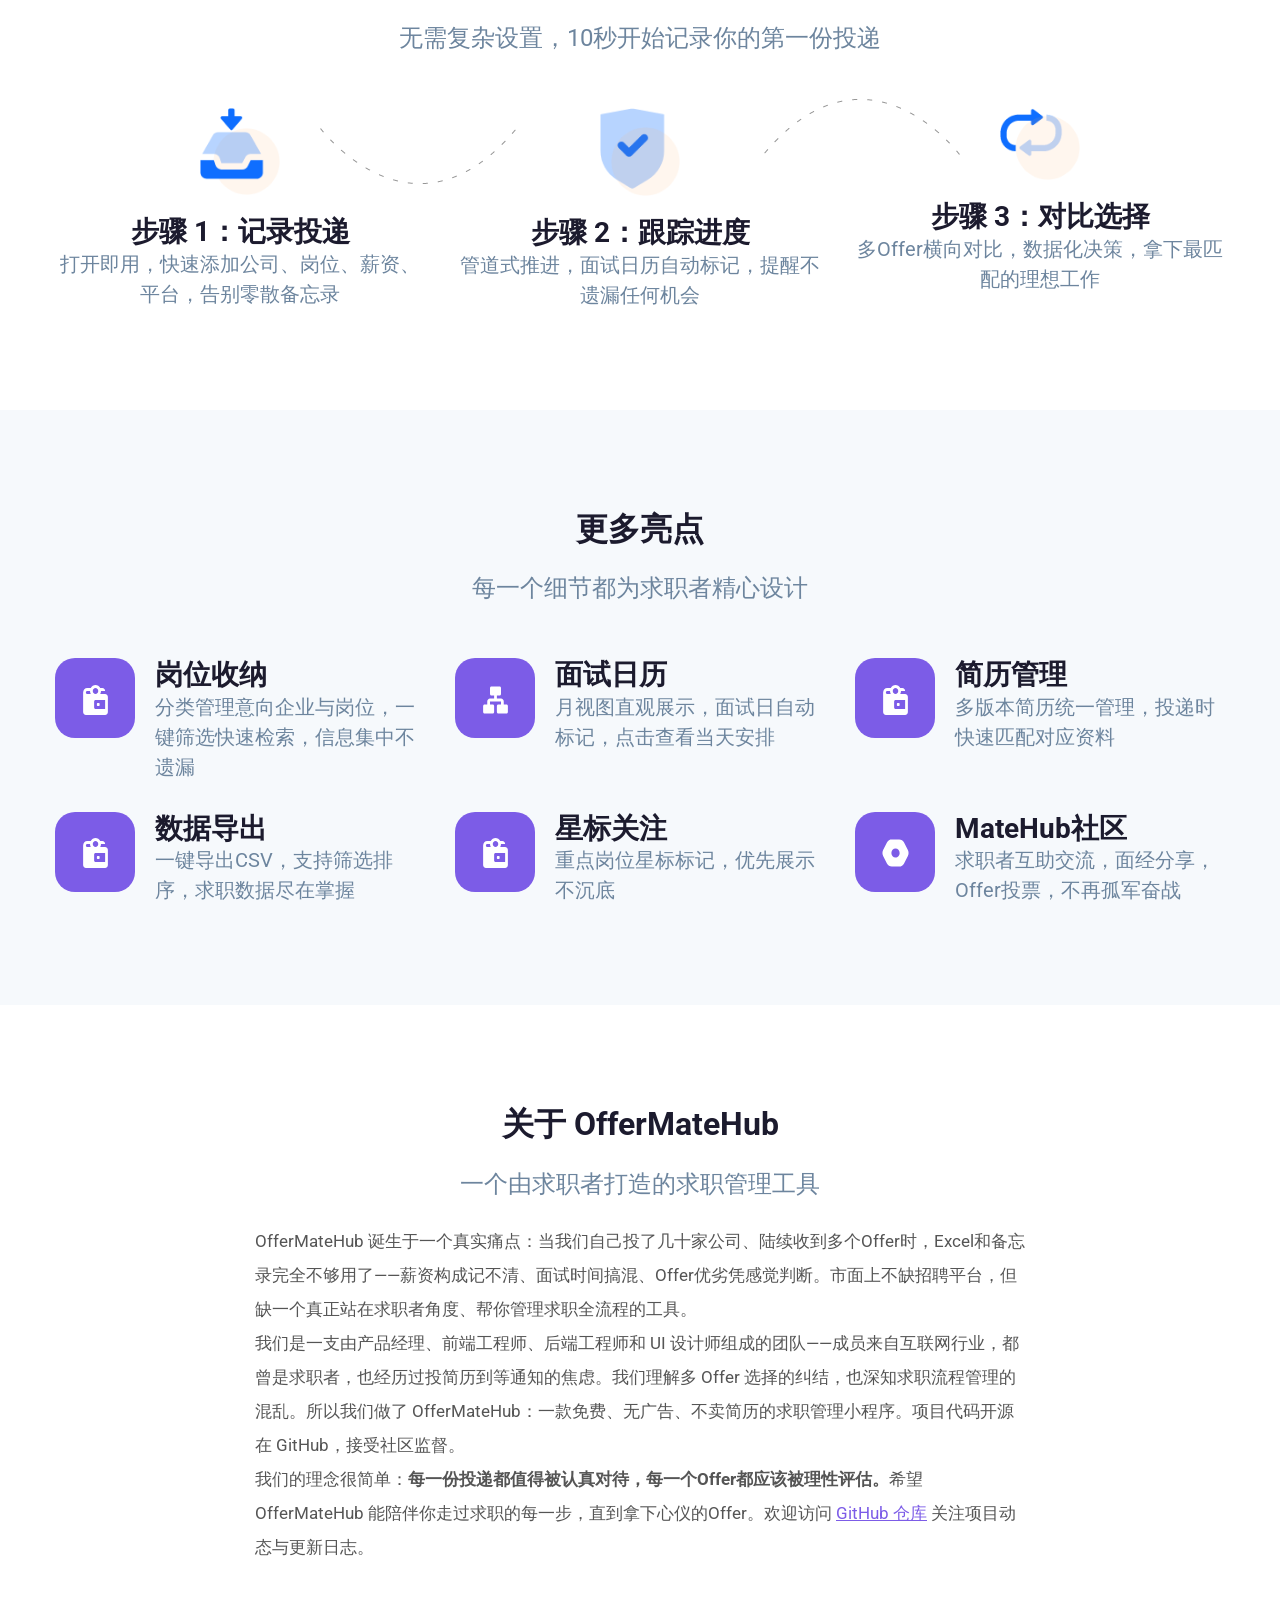
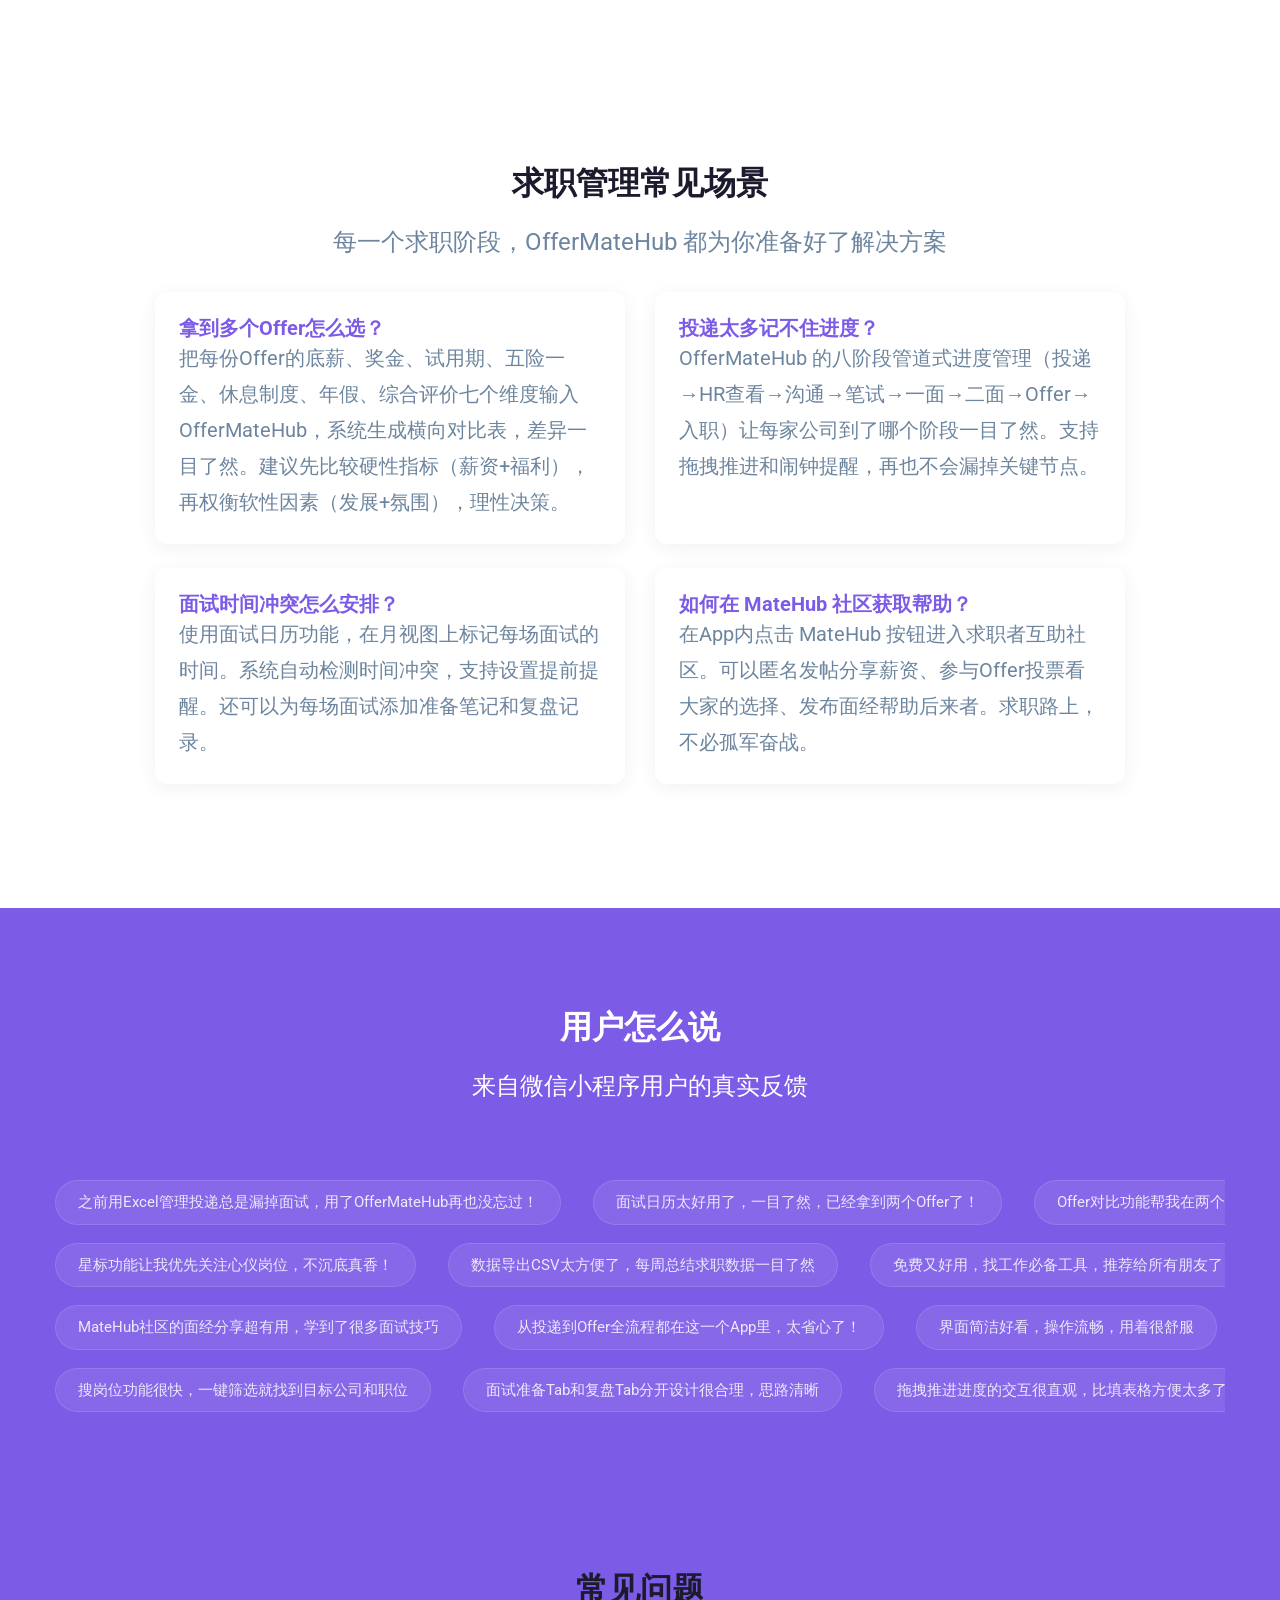
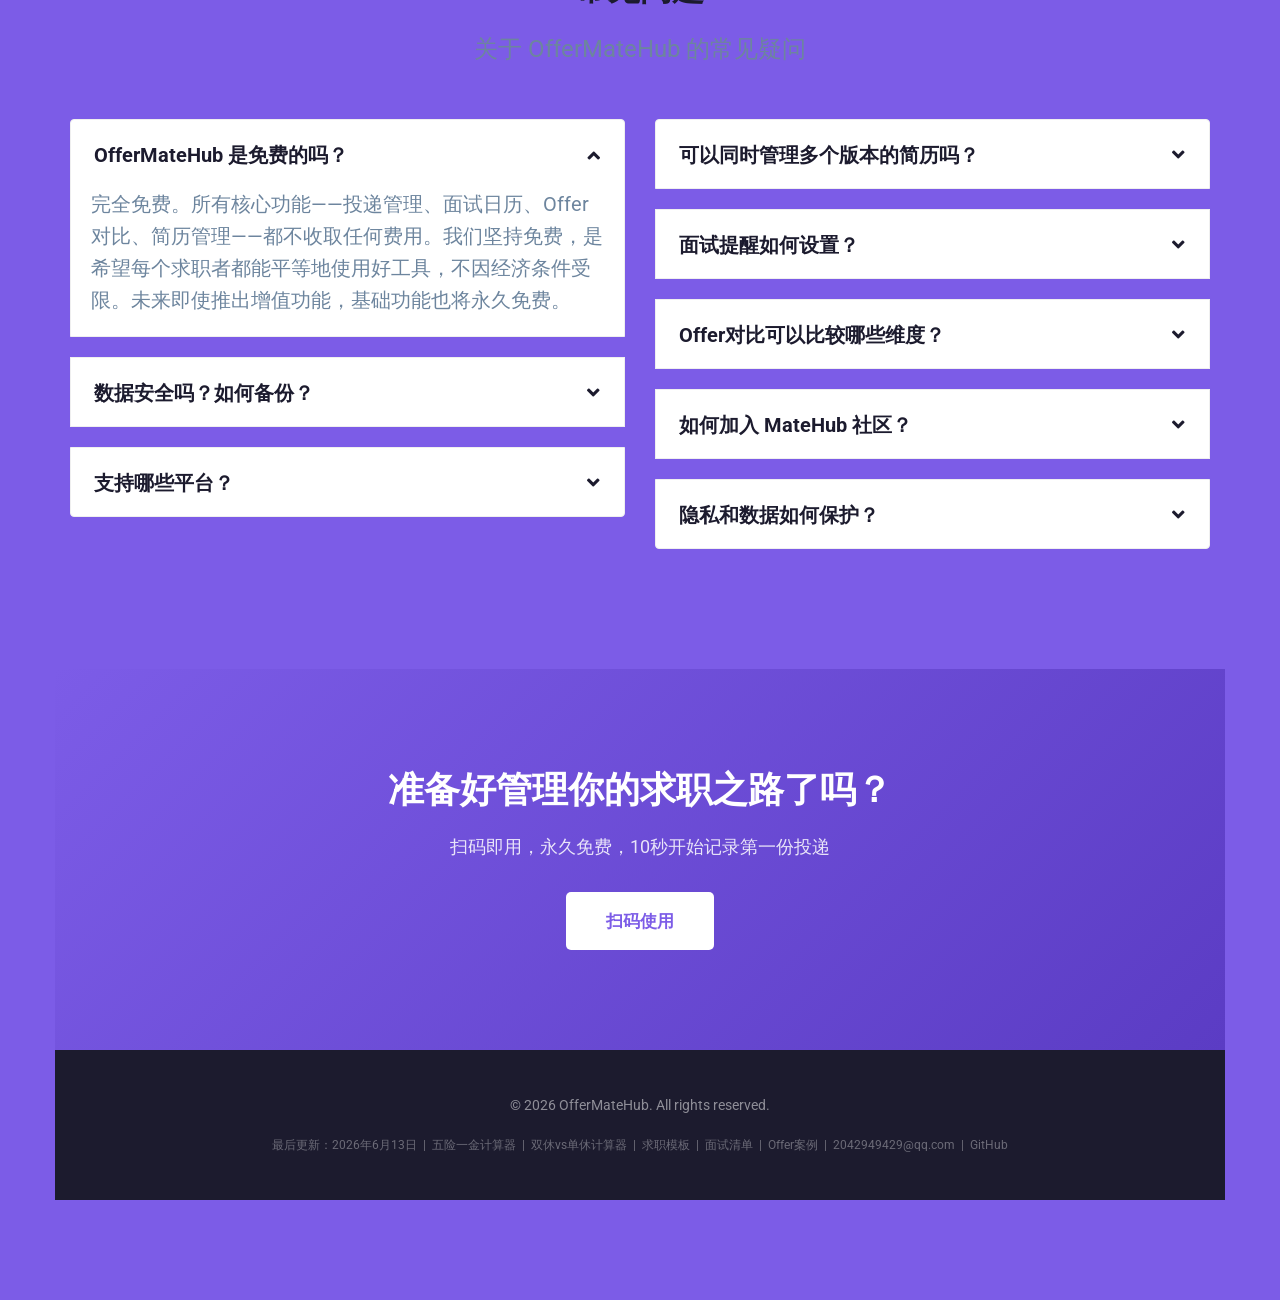
==== commit 86ad2695: "revert: remove 工具评测 page to avoid potential trademark/copyright issues Co-Authored-By: Claude Opus 4" ====
--- a/index.html
+++ b/index.html
@@ -228,7 +228,7 @@
 												<li><a href="templates.html">求职模板下载</a></li>
 												<li><a href="interview-checklist.html">面试准备清单</a></li>
 												<li><a href="offer-cases.html">Offer对比案例</a></li>
-												<li><a href="tool-comparison.html">工具评测</a></li>
+
 											</ul>
 										</li>
 										<li><a href="mailto:2042949429@qq.com" title="2042949429@qq.com">联系</a></li>
@@ -1006,7 +1006,7 @@
     <footer style="background:#1c1b2e;padding:40px 0;text-align:center;">
       <div class="container">
         <p style="color:rgba(255,255,255,0.5);font-size:14px;margin:0;">&copy; 2026 OfferMateHub. All rights reserved.</p>
-        <p style="color:rgba(255,255,255,0.35);font-size:12px;margin:10px 0 0;">最后更新：2026年6月13日 &nbsp;|&nbsp; <a href="wxyj-calculator.html" style="color:rgba(255,255,255,0.35);text-decoration:none;">五险一金计算器</a> &nbsp;|&nbsp; <a href="rest-calculator.html" style="color:rgba(255,255,255,0.35);text-decoration:none;">双休vs单休计算器</a> &nbsp;|&nbsp; <a href="templates.html" style="color:rgba(255,255,255,0.35);text-decoration:none;">求职模板</a> &nbsp;|&nbsp; <a href="interview-checklist.html" style="color:rgba(255,255,255,0.35);text-decoration:none;">面试清单</a> &nbsp;|&nbsp; <a href="offer-cases.html" style="color:rgba(255,255,255,0.35);text-decoration:none;">Offer案例</a> &nbsp;|&nbsp; <a href="tool-comparison.html" style="color:rgba(255,255,255,0.35);text-decoration:none;">工具评测</a> &nbsp;|&nbsp; <a href="mailto:2042949429@qq.com" style="color:rgba(255,255,255,0.35);text-decoration:none;">2042949429@qq.com</a> &nbsp;|&nbsp; <a href="https://github.com/husuting/offermatehub" target="_blank" rel="noopener" style="color:rgba(255,255,255,0.35);text-decoration:none;">GitHub</a></p>
+        <p style="color:rgba(255,255,255,0.35);font-size:12px;margin:10px 0 0;">最后更新：2026年6月13日 &nbsp;|&nbsp; <a href="wxyj-calculator.html" style="color:rgba(255,255,255,0.35);text-decoration:none;">五险一金计算器</a> &nbsp;|&nbsp; <a href="rest-calculator.html" style="color:rgba(255,255,255,0.35);text-decoration:none;">双休vs单休计算器</a> &nbsp;|&nbsp; <a href="templates.html" style="color:rgba(255,255,255,0.35);text-decoration:none;">求职模板</a> &nbsp;|&nbsp; <a href="interview-checklist.html" style="color:rgba(255,255,255,0.35);text-decoration:none;">面试清单</a> &nbsp;|&nbsp; <a href="offer-cases.html" style="color:rgba(255,255,255,0.35);text-decoration:none;">Offer案例</a> &nbsp;|&nbsp; <a href="mailto:2042949429@qq.com" style="color:rgba(255,255,255,0.35);text-decoration:none;">2042949429@qq.com</a> &nbsp;|&nbsp; <a href="https://github.com/husuting/offermatehub" target="_blank" rel="noopener" style="color:rgba(255,255,255,0.35);text-decoration:none;">GitHub</a></p>
       </div>
     </footer>
     <!--::::: FOOTER AREA END :::::::-->
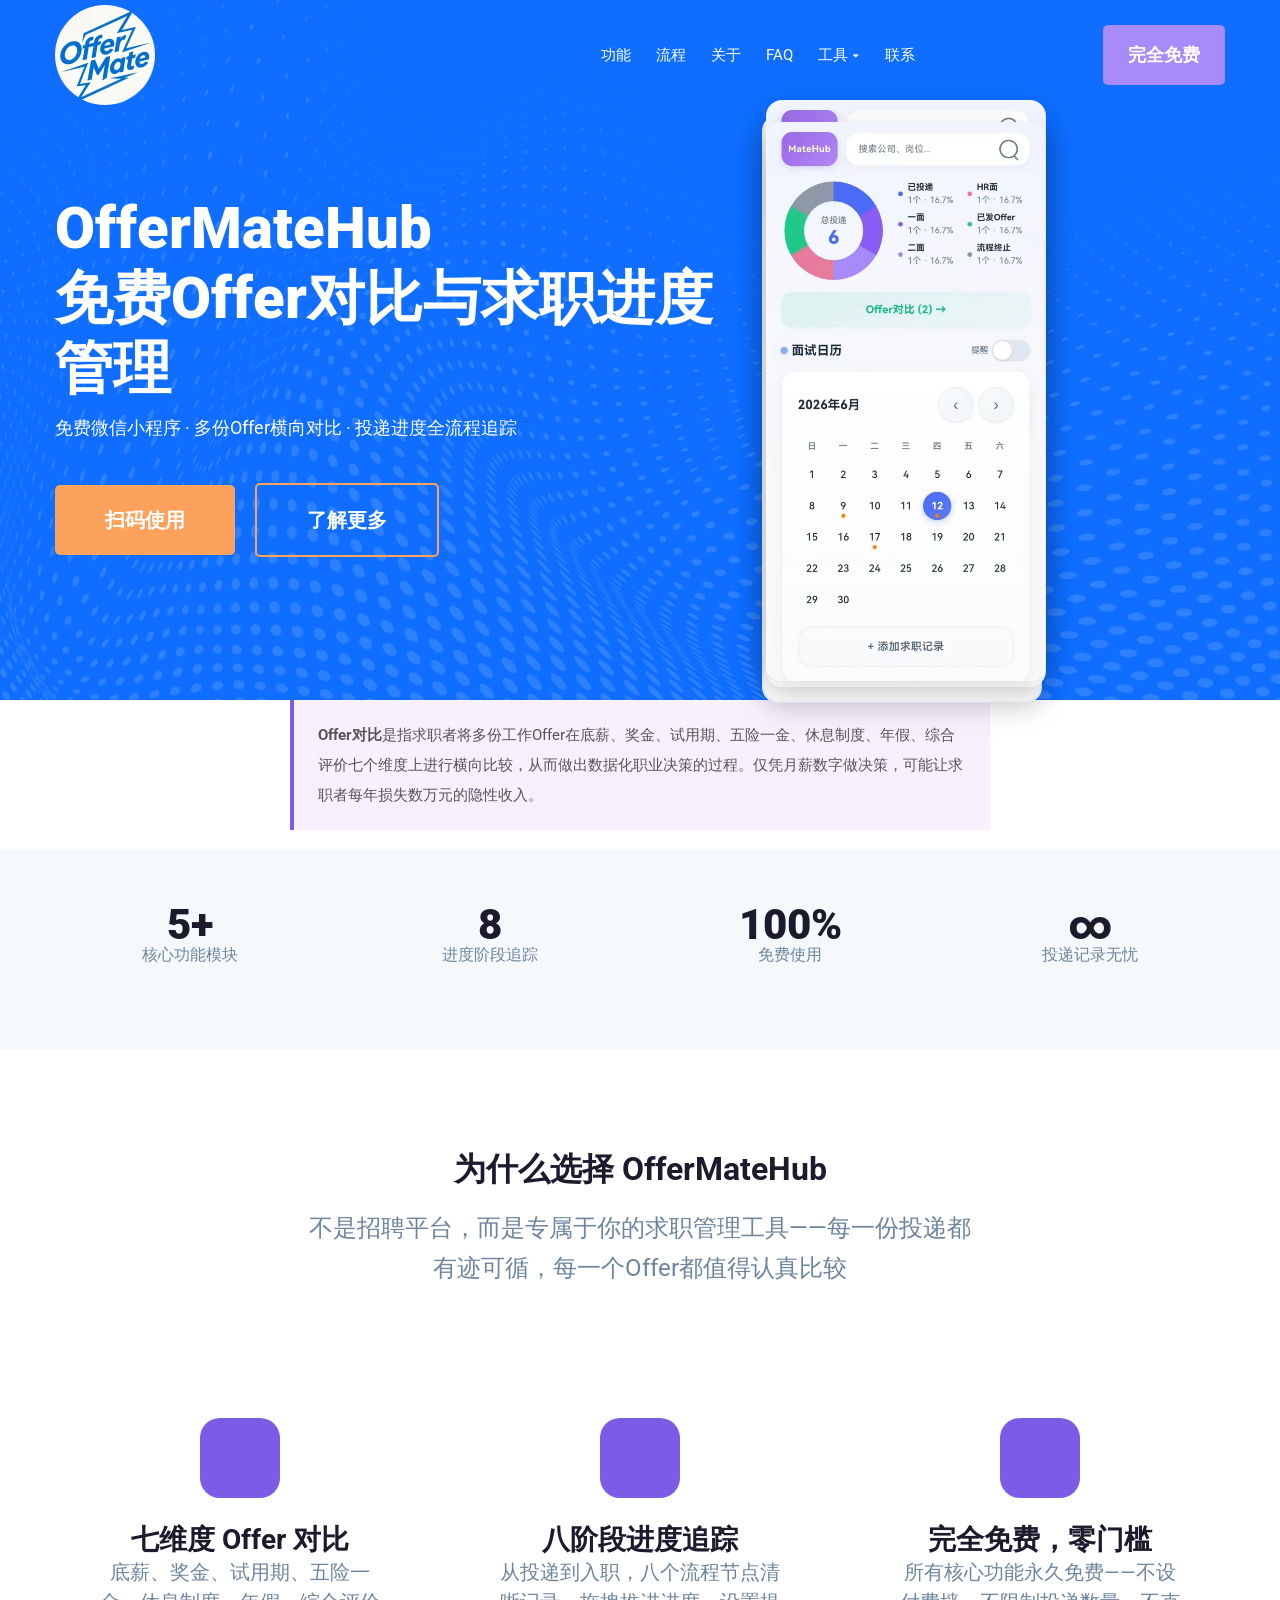
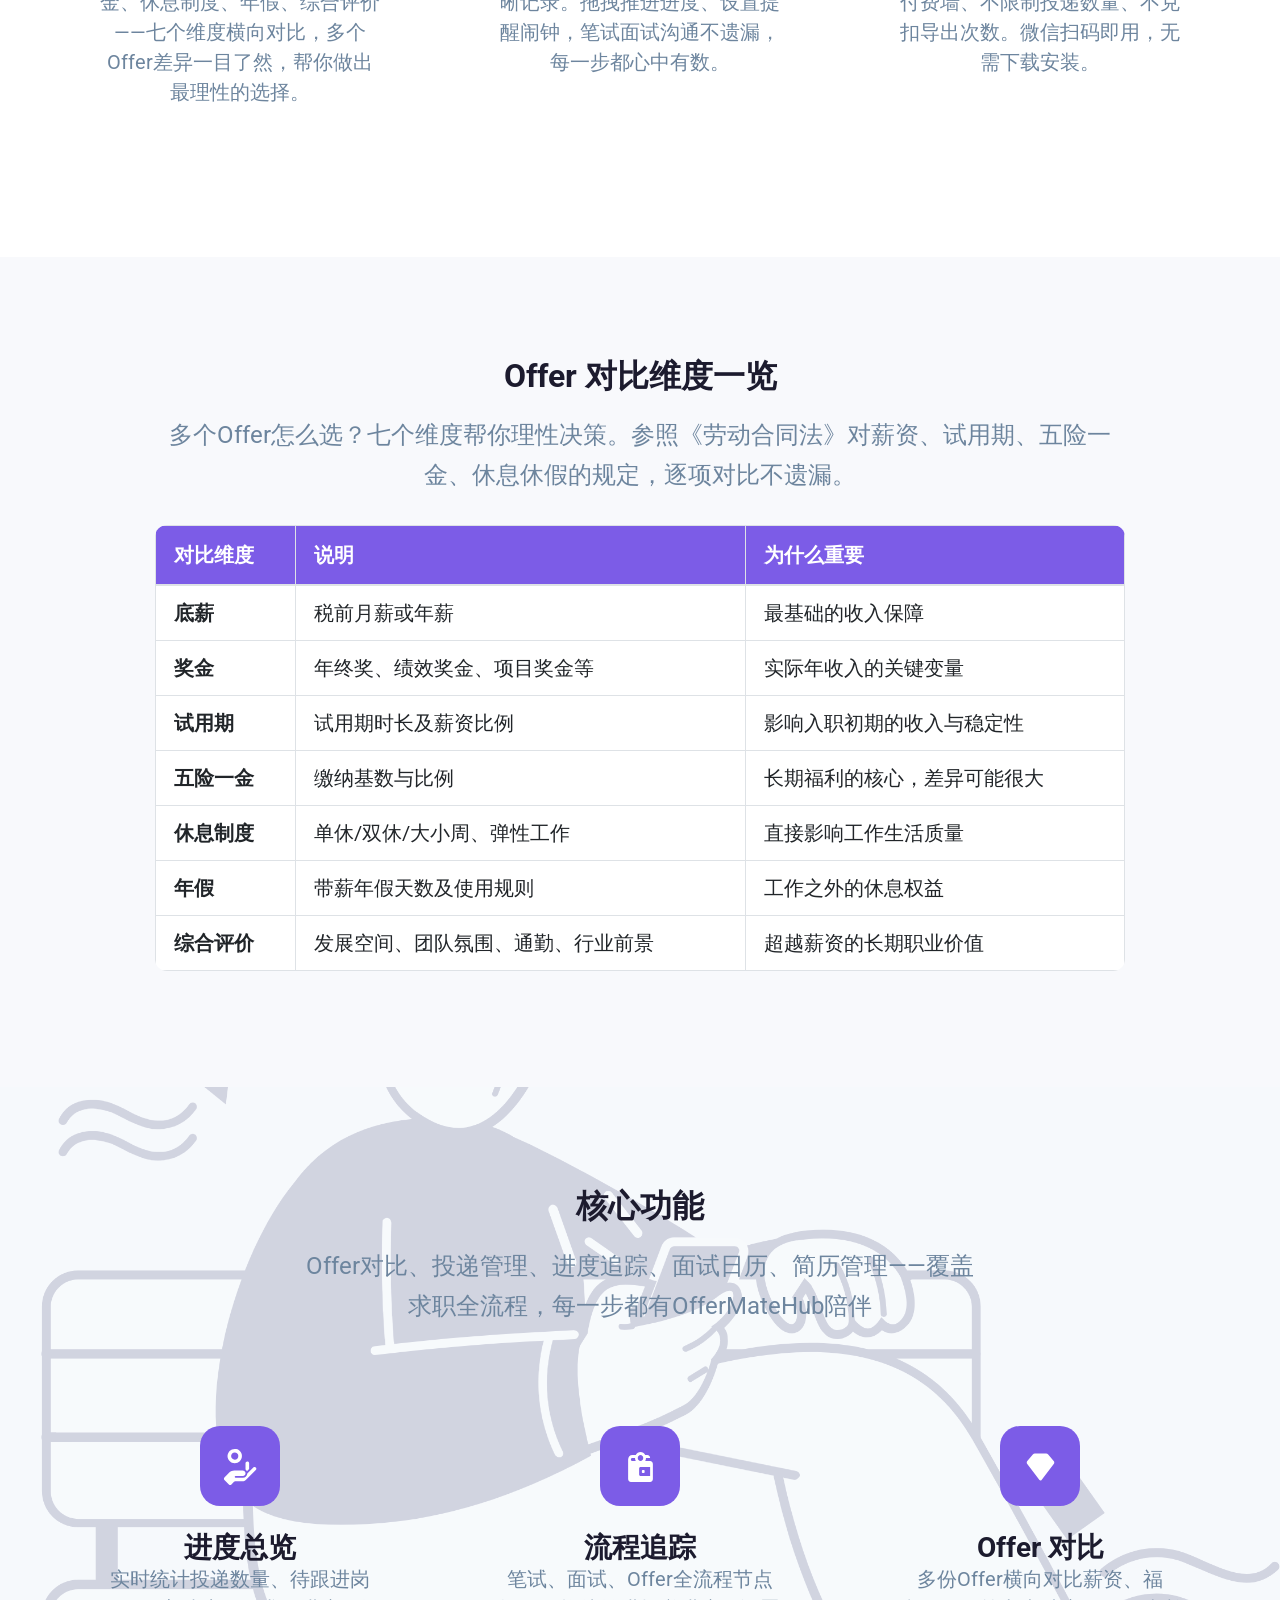
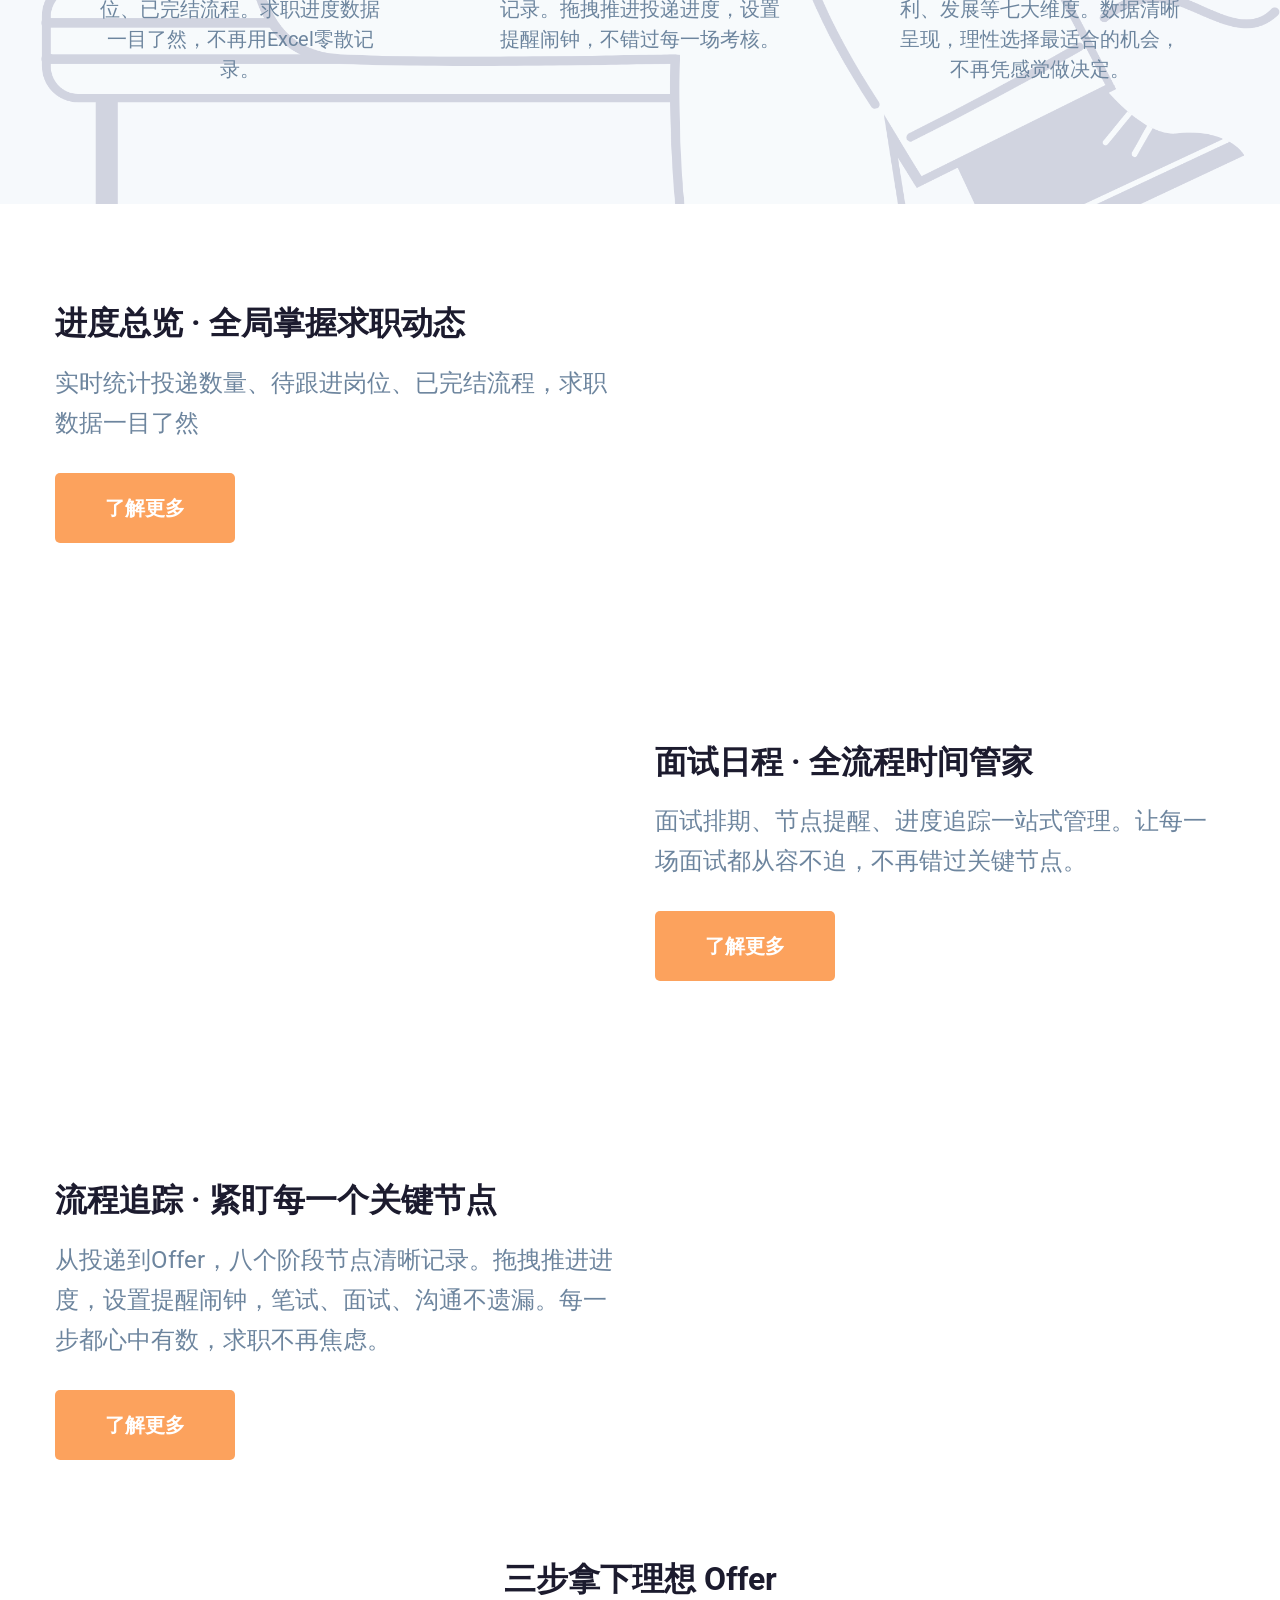
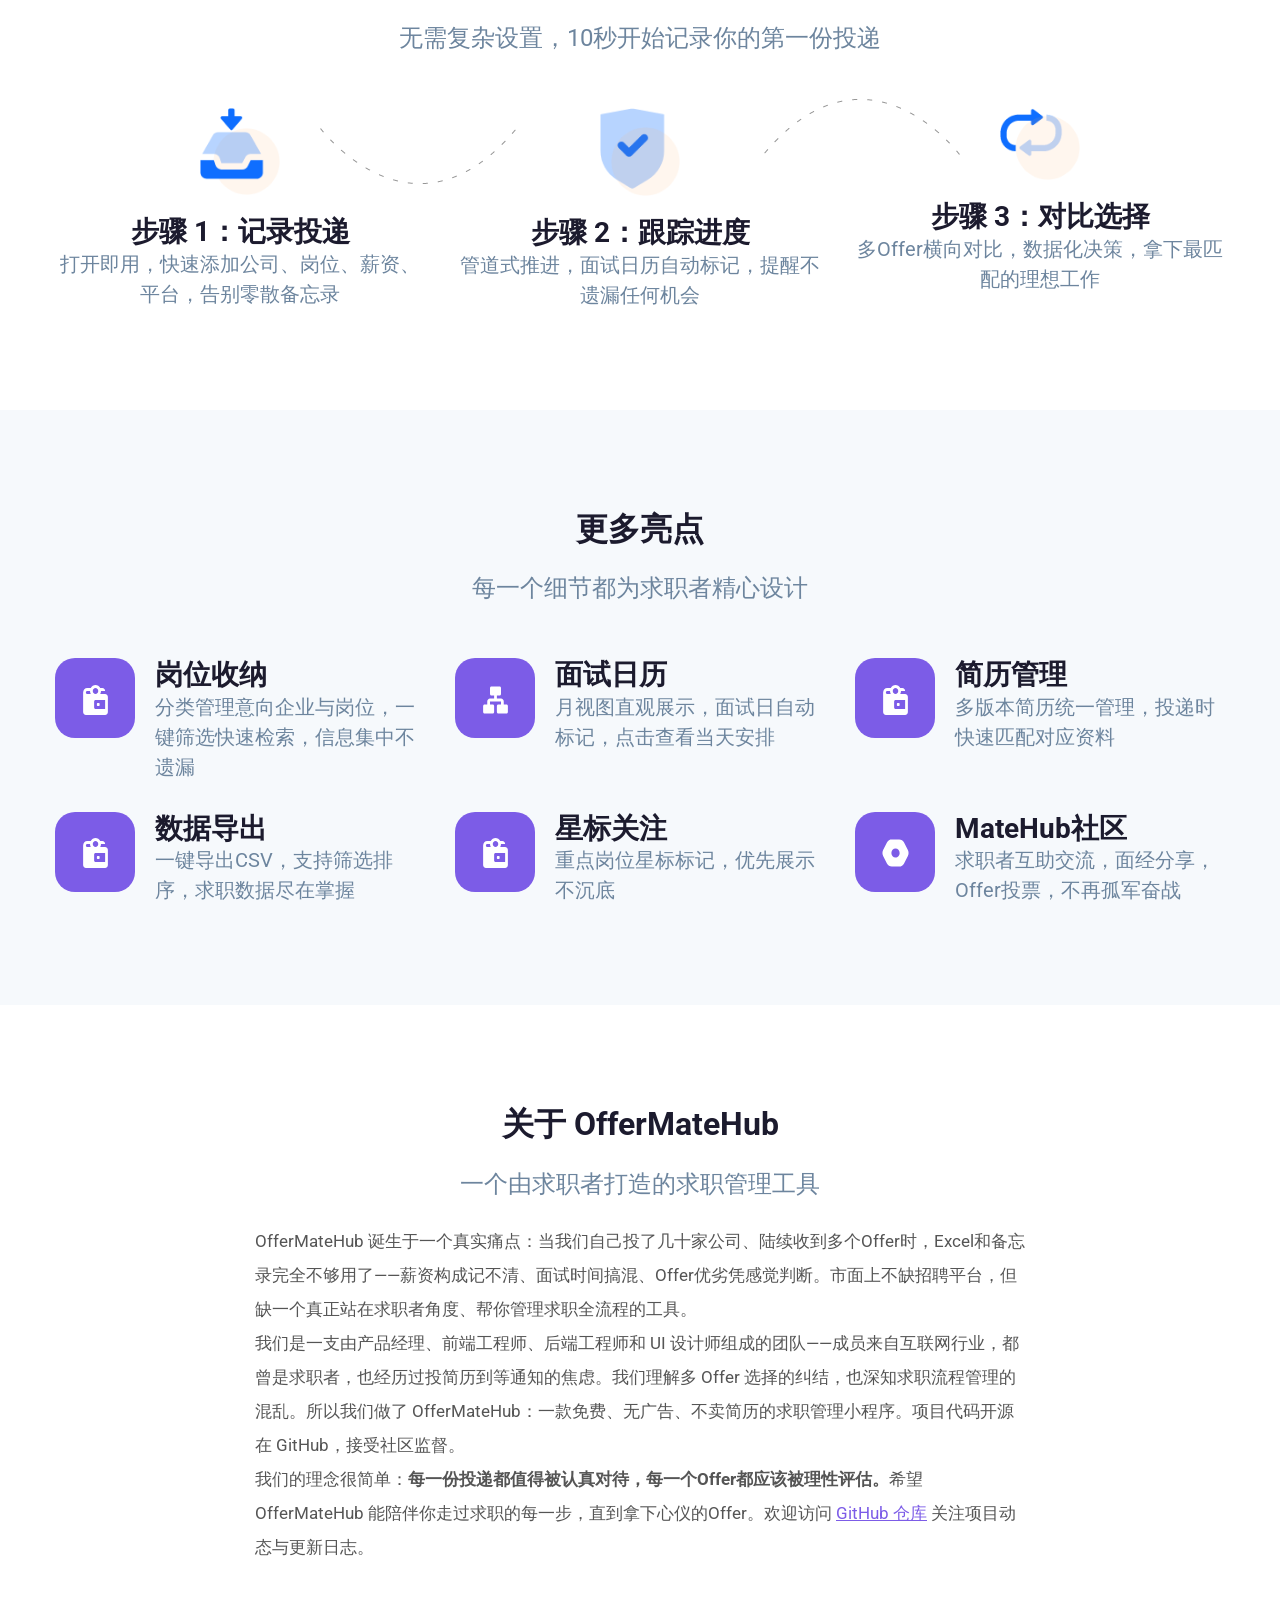
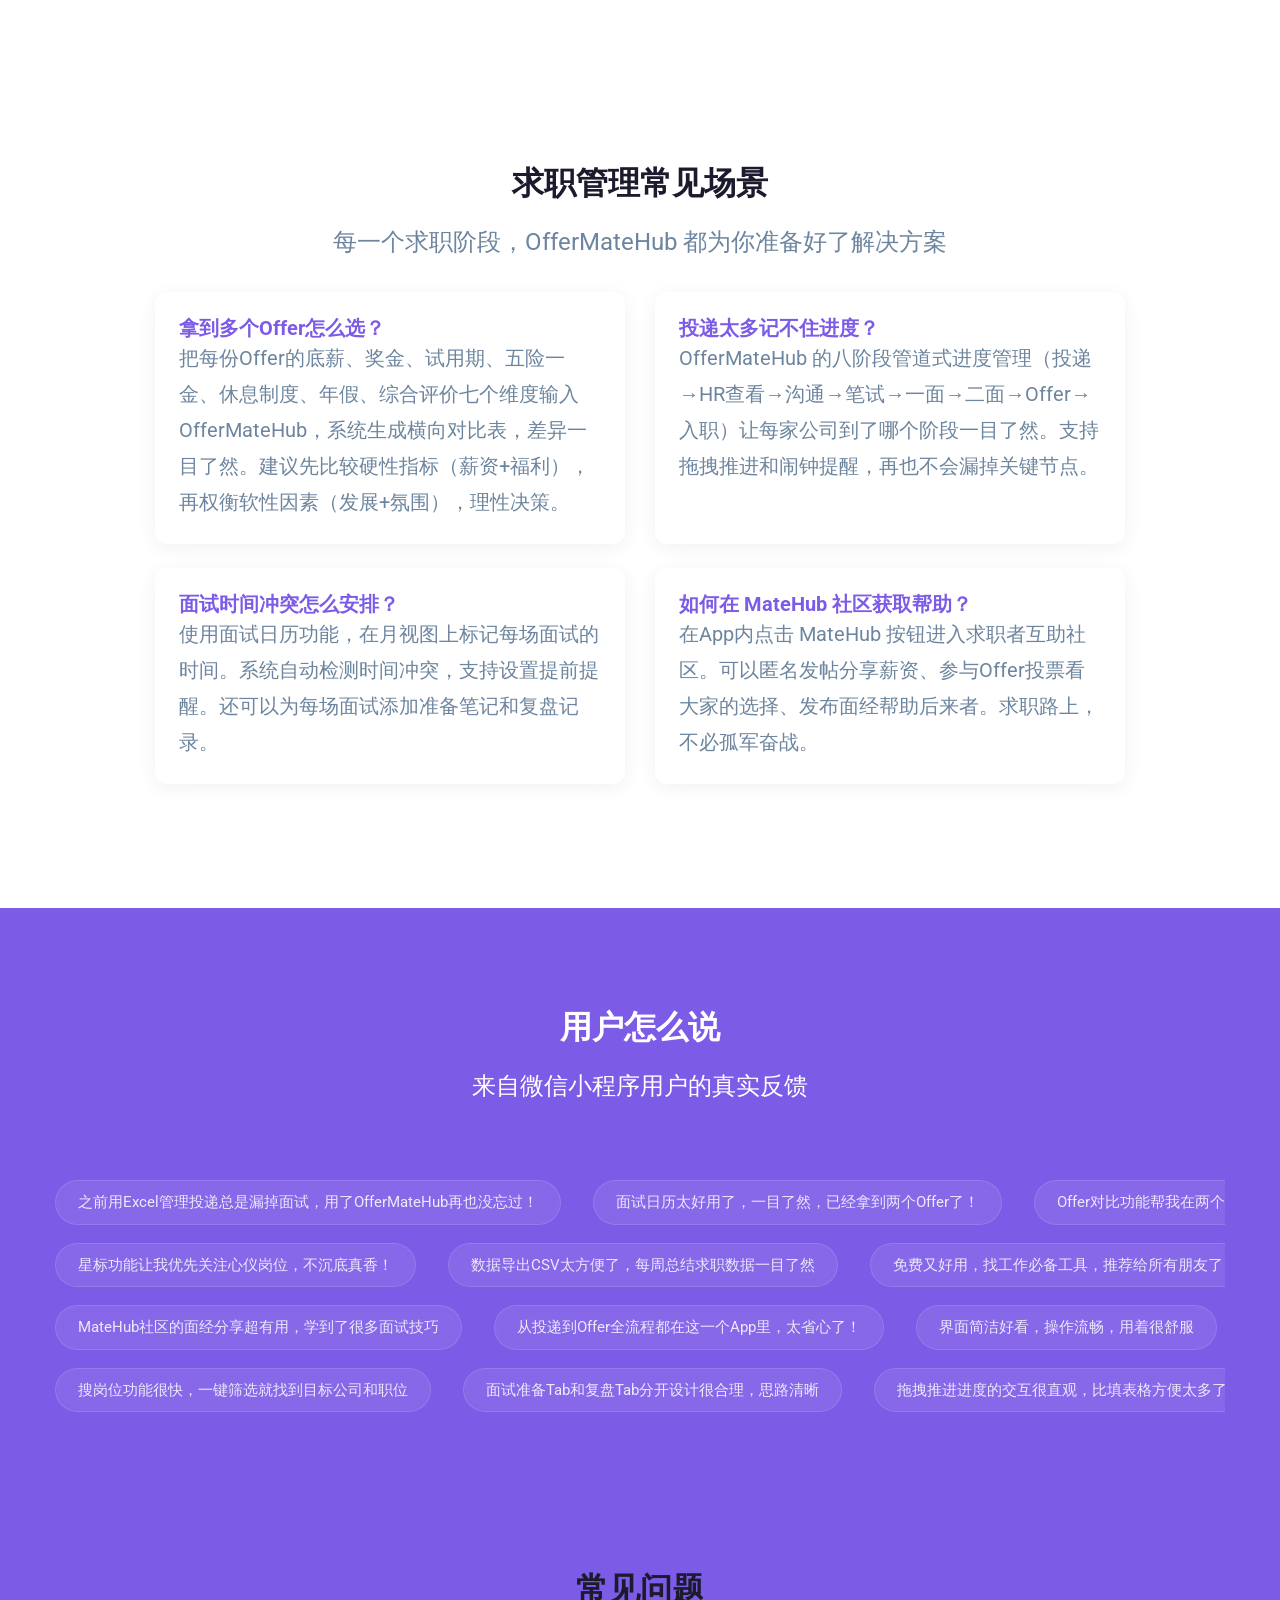
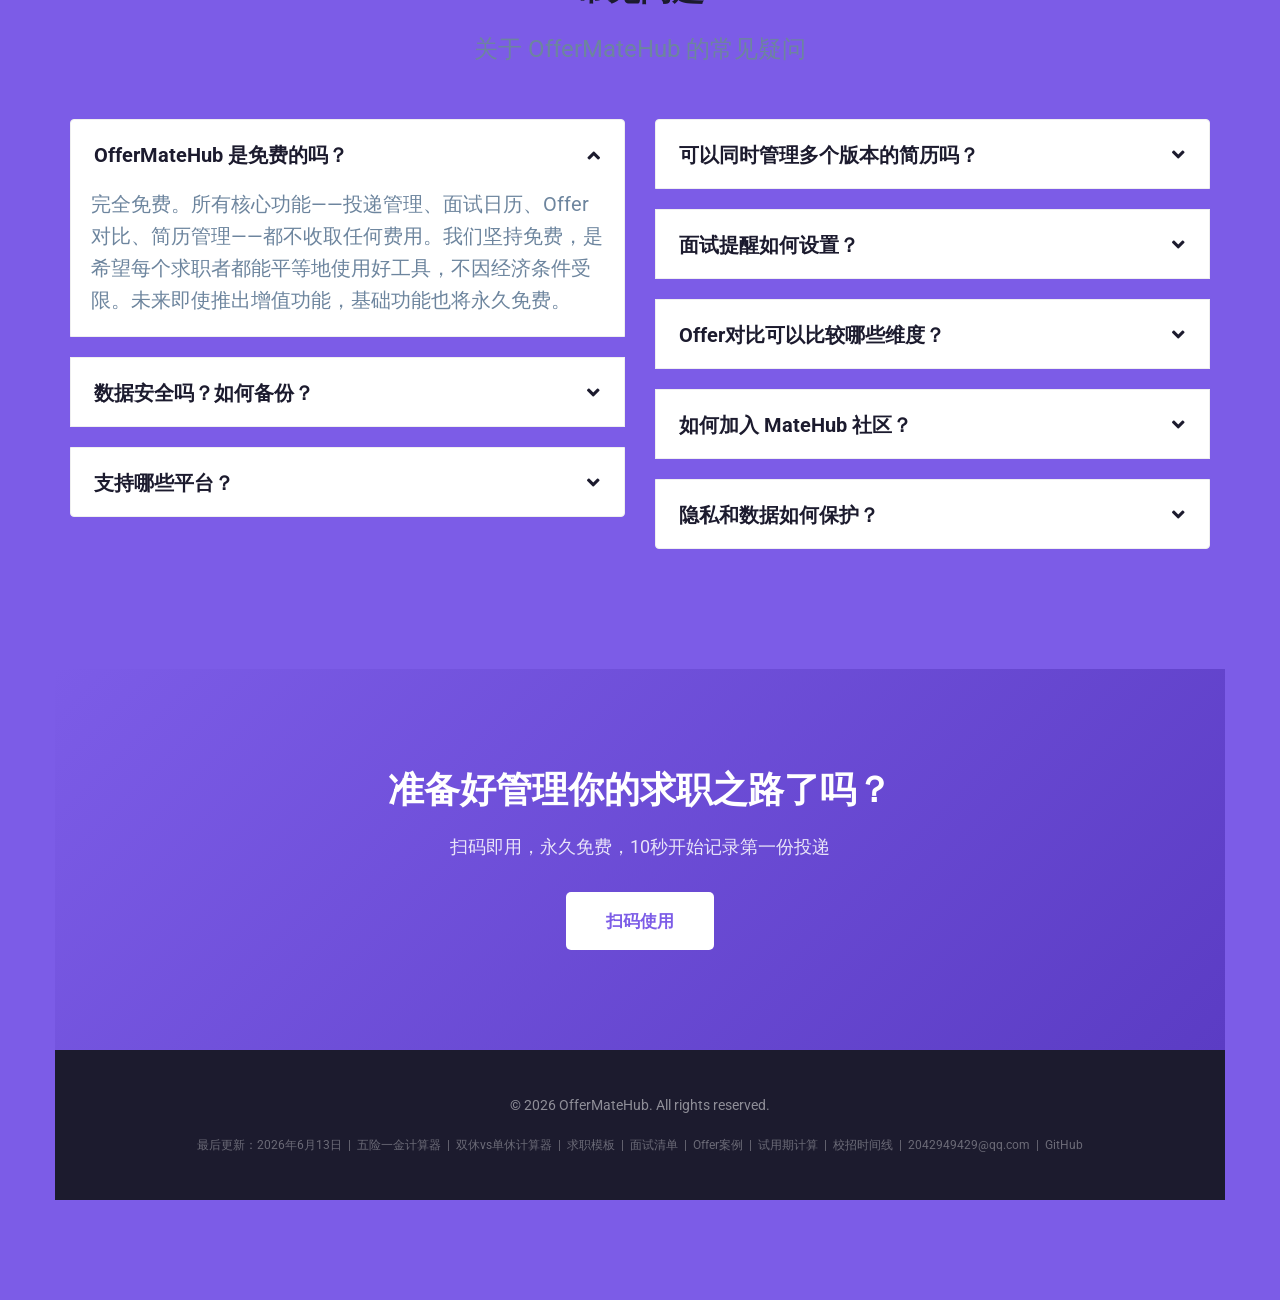
==== commit 3b04191a: "feat: add 校招时间线 + 试用期工资计算器 (Strategic Builds P2 & P3) Co-Authored-By: Claude Opus 4.7 <noreply@anthr" ====
--- a/index.html
+++ b/index.html
@@ -228,7 +228,8 @@
 												<li><a href="templates.html">求职模板下载</a></li>
 												<li><a href="interview-checklist.html">面试准备清单</a></li>
 												<li><a href="offer-cases.html">Offer对比案例</a></li>
-
+												<li><a href="probation-calculator.html">试用期计算器</a></li>
+												<li><a href="campus-timeline.html">校招时间线</a></li>
 											</ul>
 										</li>
 										<li><a href="mailto:2042949429@qq.com" title="2042949429@qq.com">联系</a></li>
@@ -1006,7 +1007,7 @@
     <footer style="background:#1c1b2e;padding:40px 0;text-align:center;">
       <div class="container">
         <p style="color:rgba(255,255,255,0.5);font-size:14px;margin:0;">&copy; 2026 OfferMateHub. All rights reserved.</p>
-        <p style="color:rgba(255,255,255,0.35);font-size:12px;margin:10px 0 0;">最后更新：2026年6月13日 &nbsp;|&nbsp; <a href="wxyj-calculator.html" style="color:rgba(255,255,255,0.35);text-decoration:none;">五险一金计算器</a> &nbsp;|&nbsp; <a href="rest-calculator.html" style="color:rgba(255,255,255,0.35);text-decoration:none;">双休vs单休计算器</a> &nbsp;|&nbsp; <a href="templates.html" style="color:rgba(255,255,255,0.35);text-decoration:none;">求职模板</a> &nbsp;|&nbsp; <a href="interview-checklist.html" style="color:rgba(255,255,255,0.35);text-decoration:none;">面试清单</a> &nbsp;|&nbsp; <a href="offer-cases.html" style="color:rgba(255,255,255,0.35);text-decoration:none;">Offer案例</a> &nbsp;|&nbsp; <a href="mailto:2042949429@qq.com" style="color:rgba(255,255,255,0.35);text-decoration:none;">2042949429@qq.com</a> &nbsp;|&nbsp; <a href="https://github.com/husuting/offermatehub" target="_blank" rel="noopener" style="color:rgba(255,255,255,0.35);text-decoration:none;">GitHub</a></p>
+        <p style="color:rgba(255,255,255,0.35);font-size:12px;margin:10px 0 0;">最后更新：2026年6月13日 &nbsp;|&nbsp; <a href="wxyj-calculator.html" style="color:rgba(255,255,255,0.35);text-decoration:none;">五险一金计算器</a> &nbsp;|&nbsp; <a href="rest-calculator.html" style="color:rgba(255,255,255,0.35);text-decoration:none;">双休vs单休计算器</a> &nbsp;|&nbsp; <a href="templates.html" style="color:rgba(255,255,255,0.35);text-decoration:none;">求职模板</a> &nbsp;|&nbsp; <a href="interview-checklist.html" style="color:rgba(255,255,255,0.35);text-decoration:none;">面试清单</a> &nbsp;|&nbsp; <a href="offer-cases.html" style="color:rgba(255,255,255,0.35);text-decoration:none;">Offer案例</a> &nbsp;|&nbsp; <a href="probation-calculator.html" style="color:rgba(255,255,255,0.35);text-decoration:none;">试用期计算</a> &nbsp;|&nbsp; <a href="campus-timeline.html" style="color:rgba(255,255,255,0.35);text-decoration:none;">校招时间线</a> &nbsp;|&nbsp; <a href="mailto:2042949429@qq.com" style="color:rgba(255,255,255,0.35);text-decoration:none;">2042949429@qq.com</a> &nbsp;|&nbsp; <a href="https://github.com/husuting/offermatehub" target="_blank" rel="noopener" style="color:rgba(255,255,255,0.35);text-decoration:none;">GitHub</a></p>
       </div>
     </footer>
     <!--::::: FOOTER AREA END :::::::-->
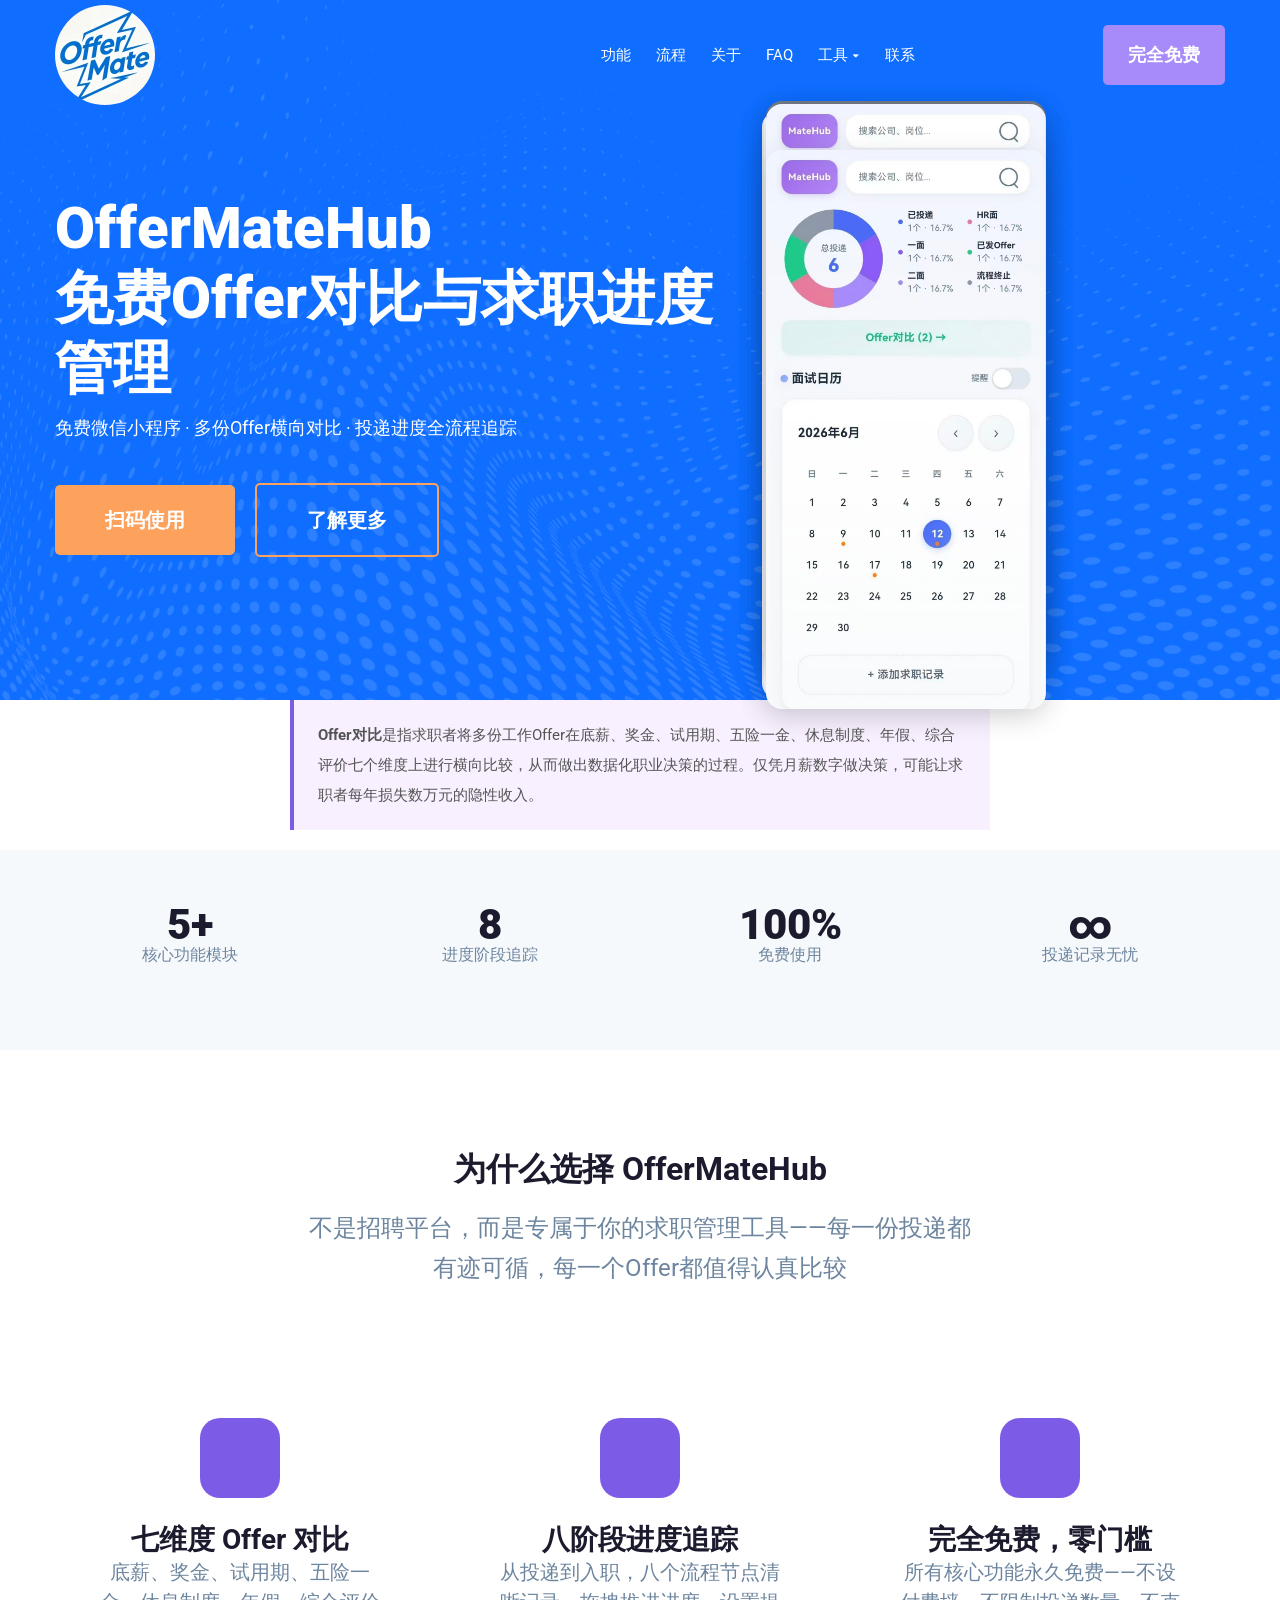
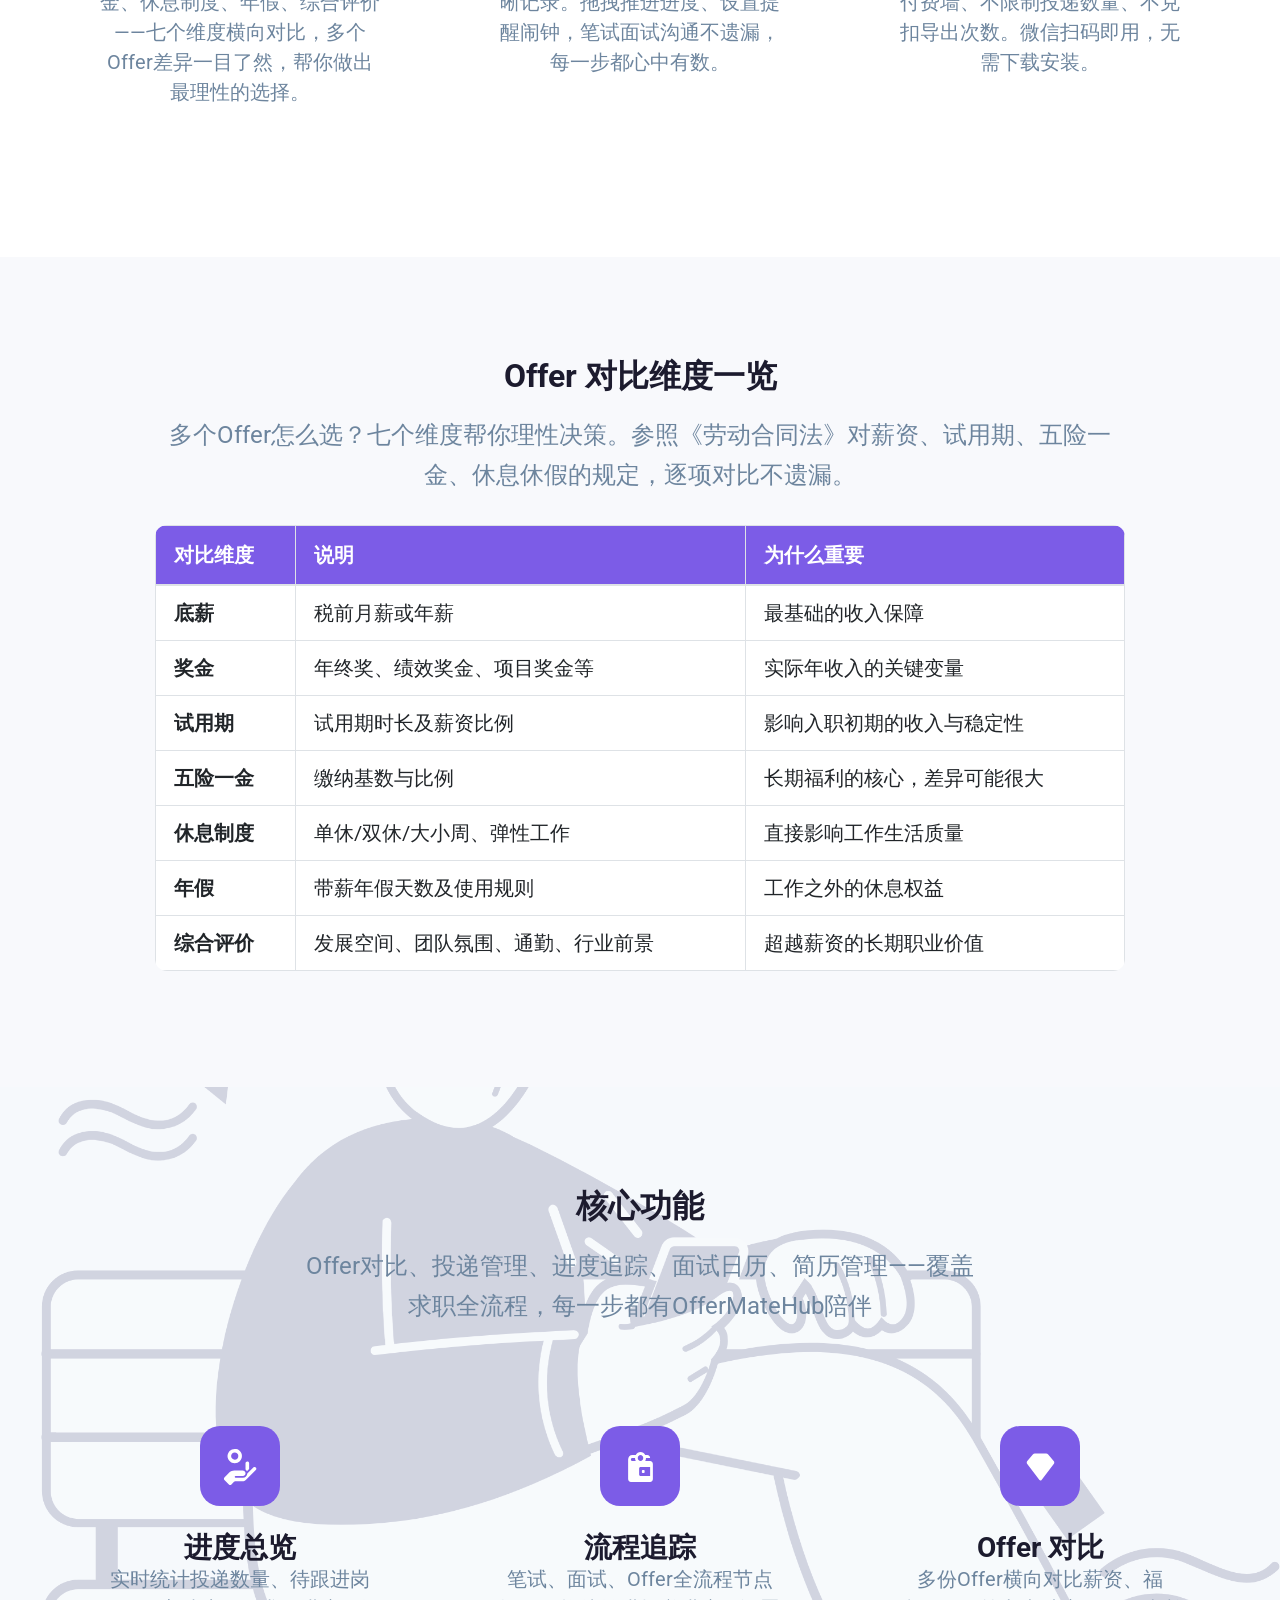
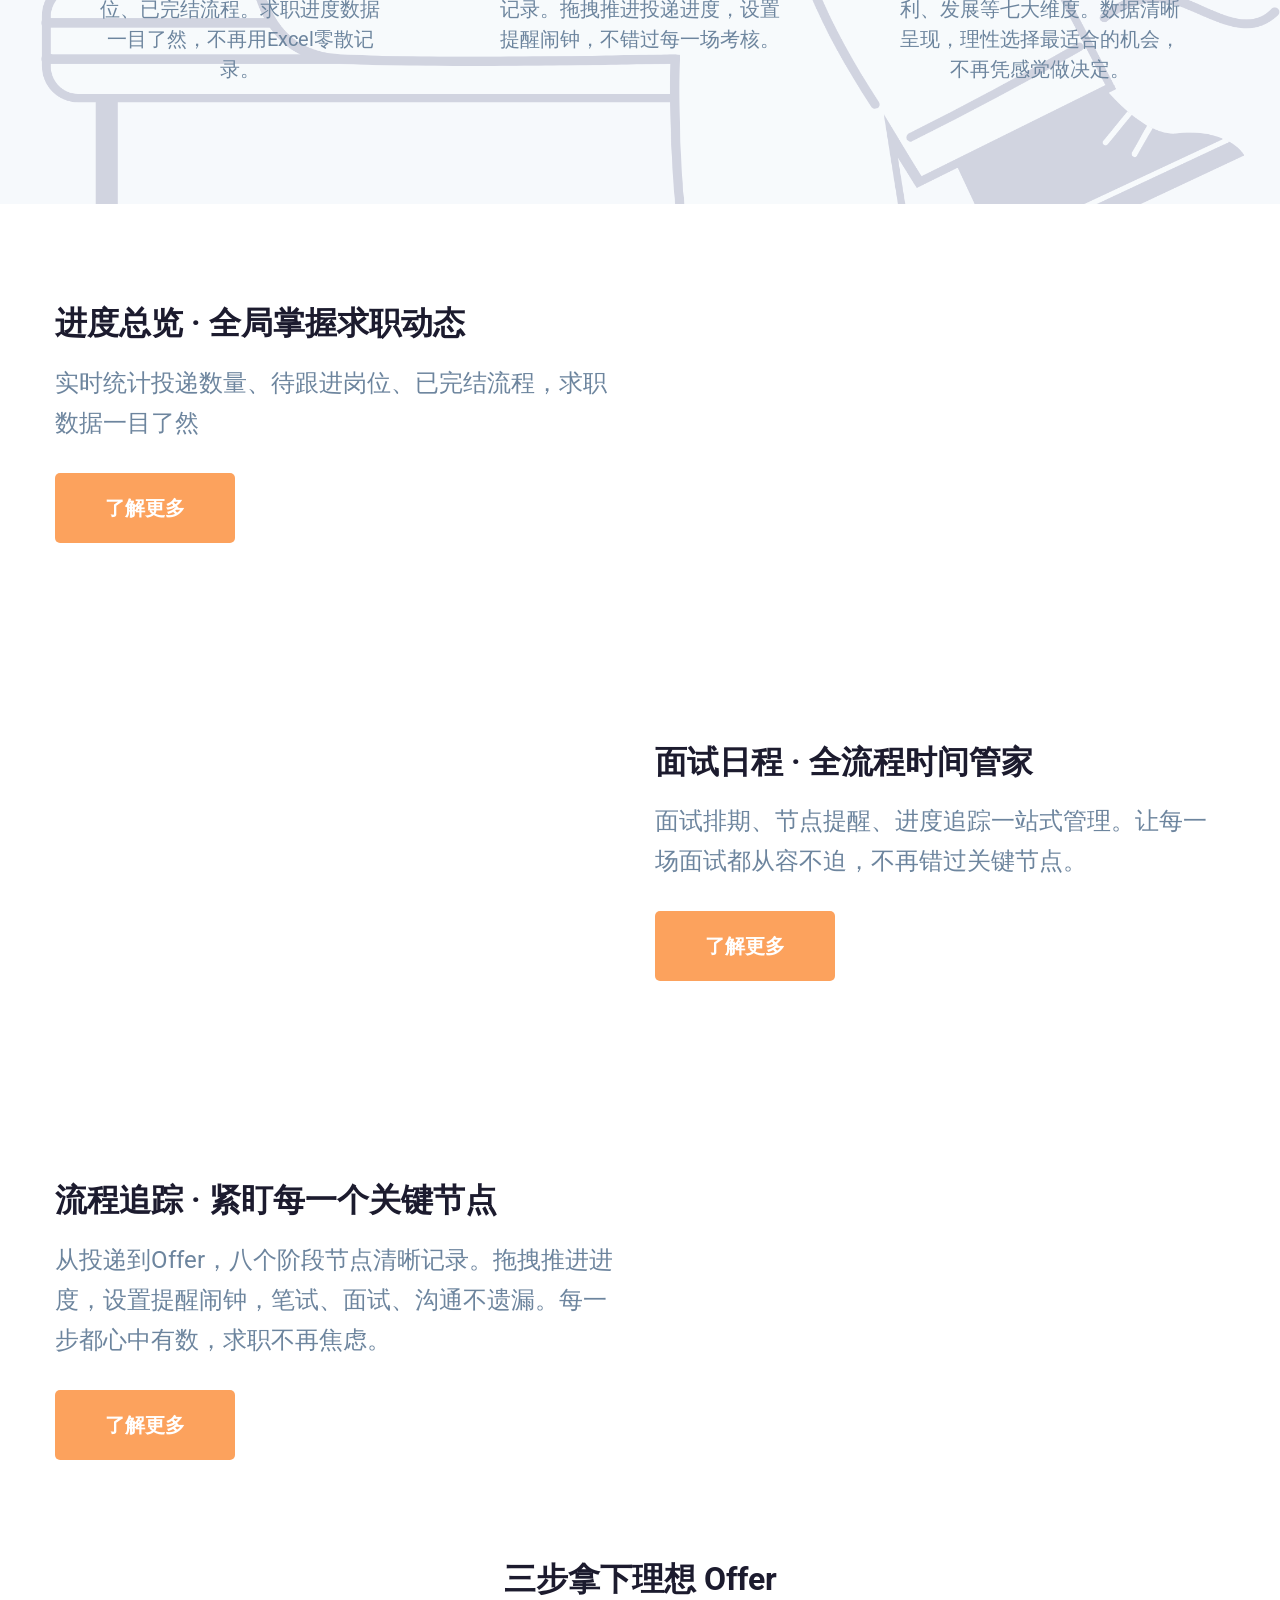
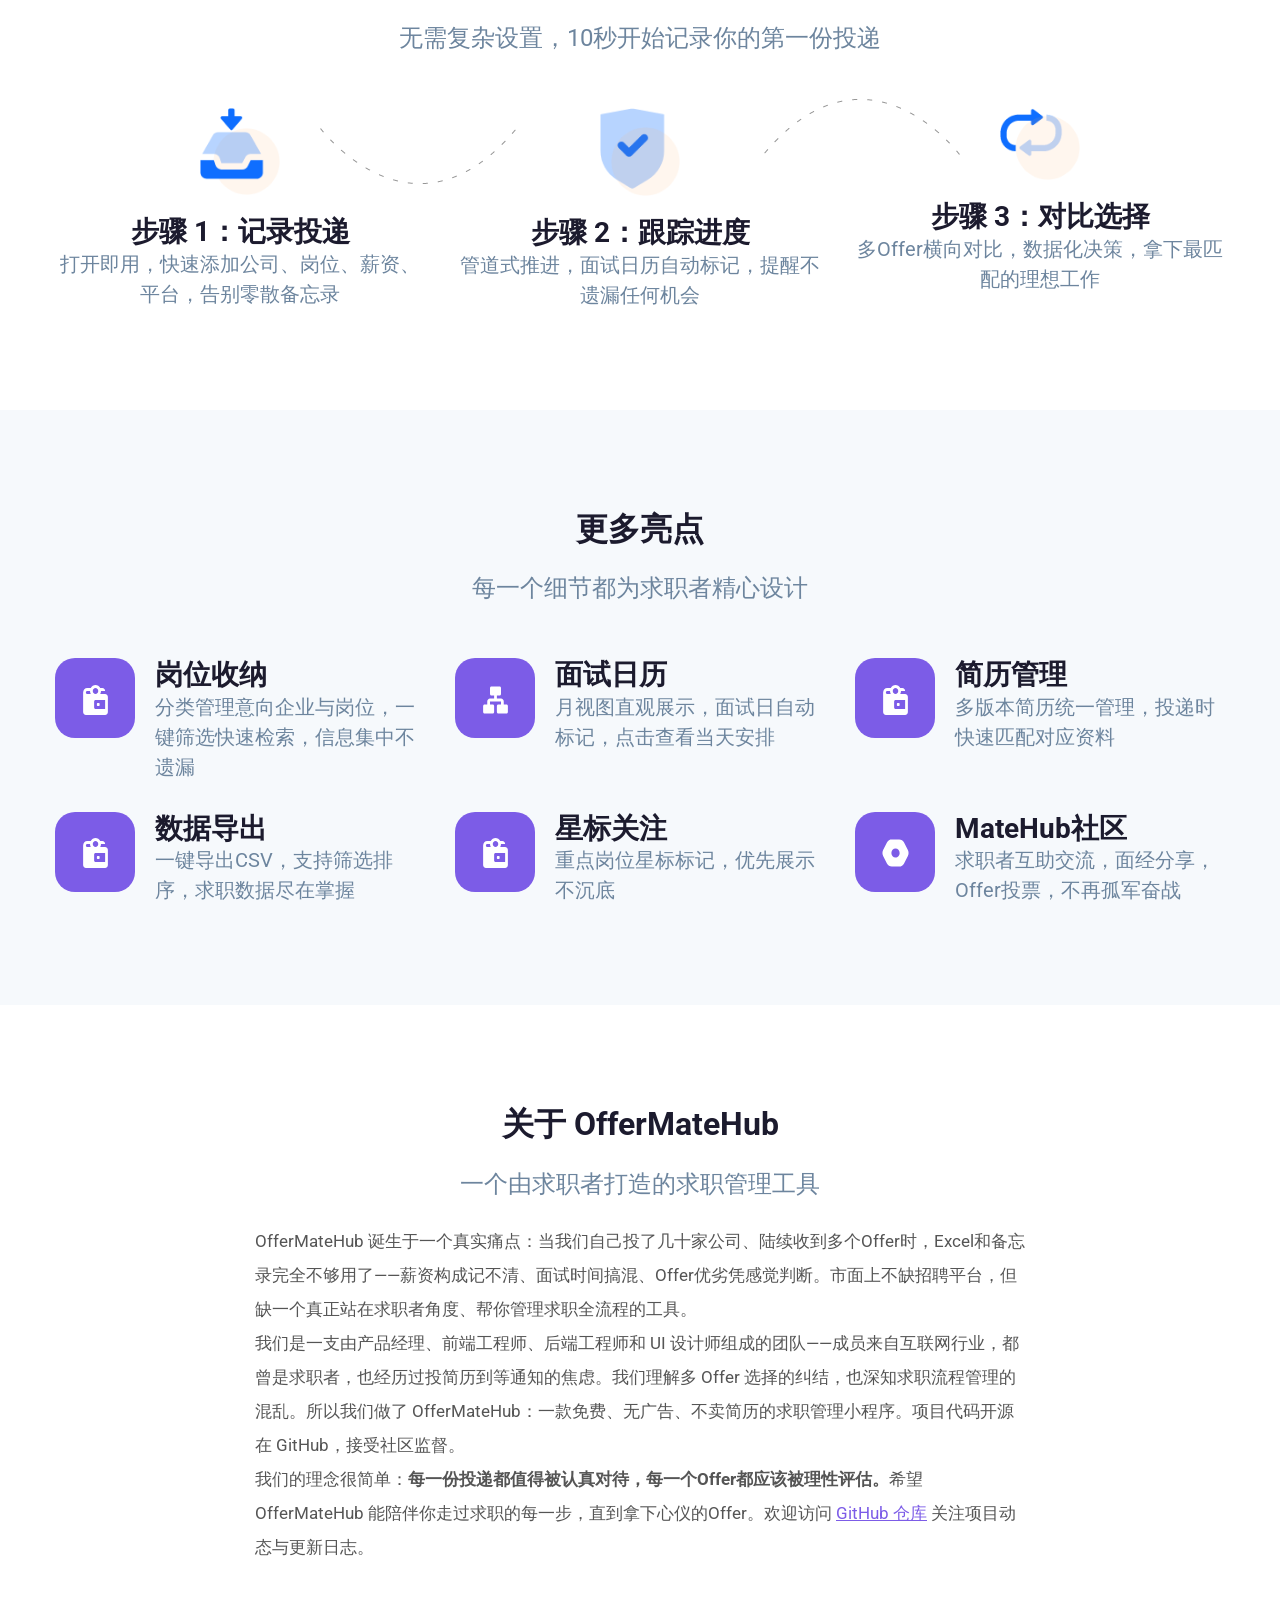
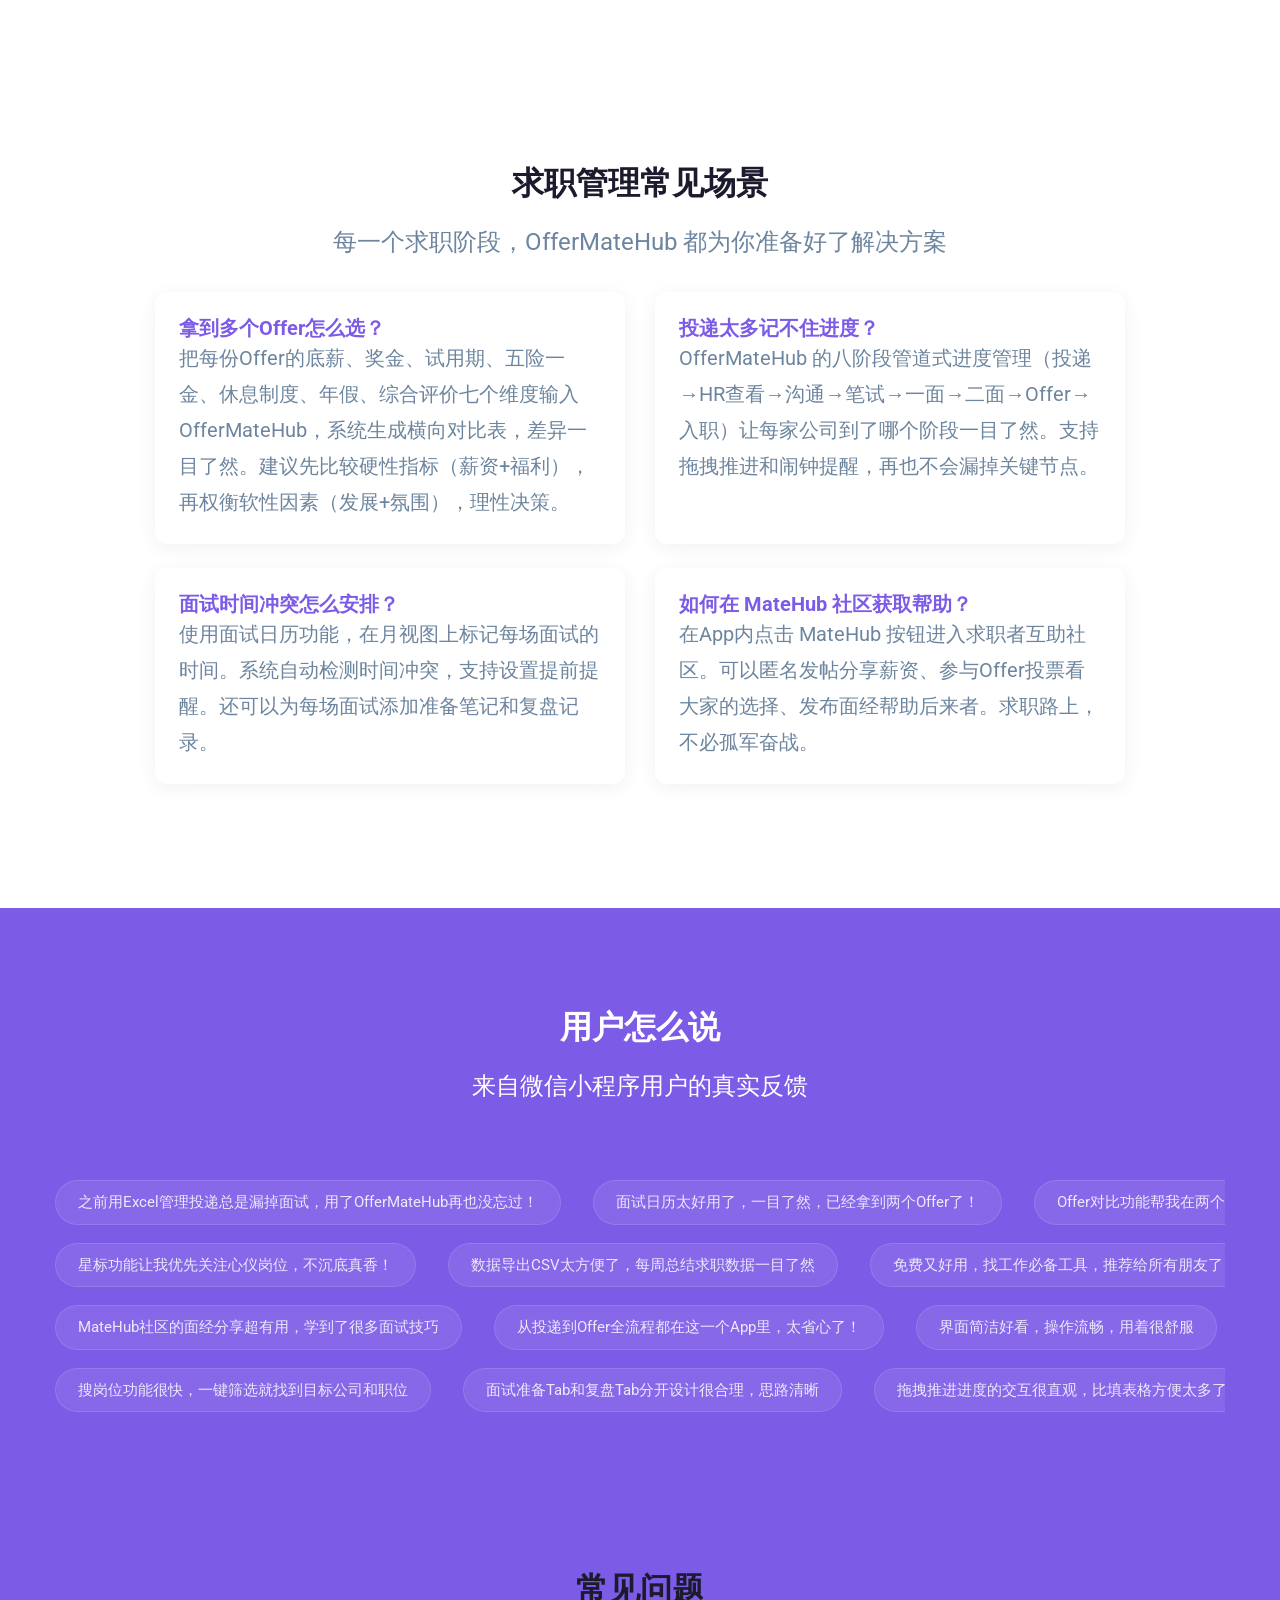
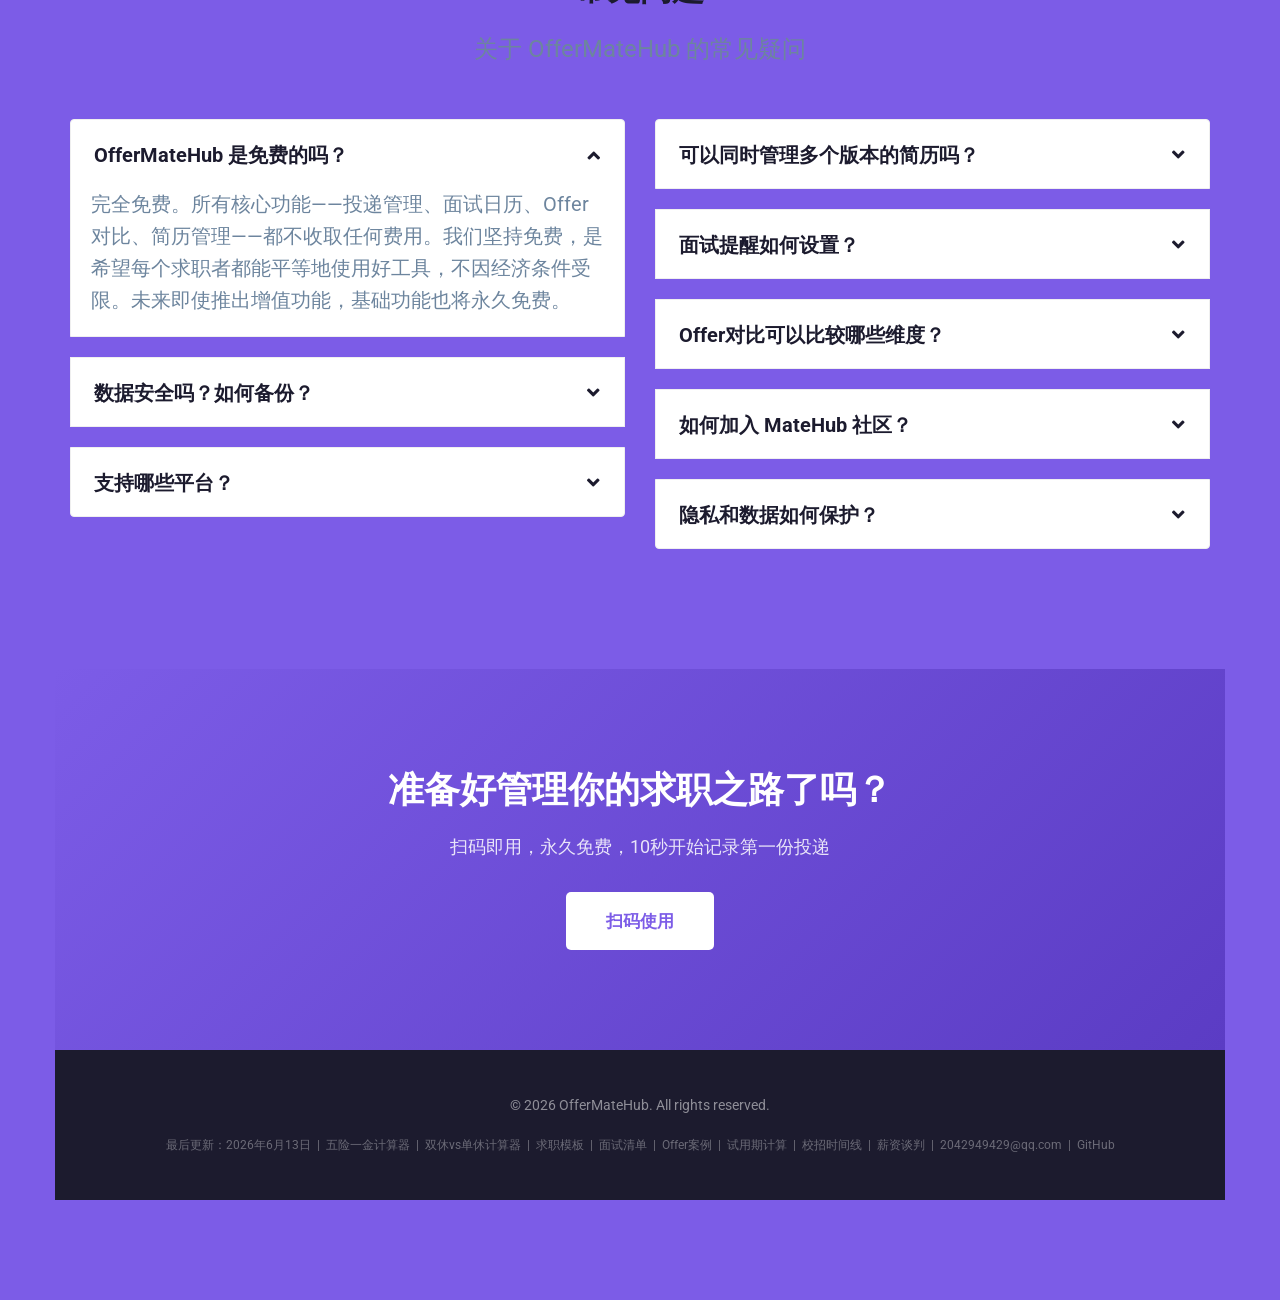
==== commit 1af19fbf: "feat: add salary negotiation guide + internal cross-linking across all pages Co-Authored-By: Claude " ====
--- a/index.html
+++ b/index.html
@@ -230,6 +230,7 @@
 												<li><a href="offer-cases.html">Offer对比案例</a></li>
 												<li><a href="probation-calculator.html">试用期计算器</a></li>
 												<li><a href="campus-timeline.html">校招时间线</a></li>
+												<li><a href="salary-negotiation.html">薪资谈判</a></li>
 											</ul>
 										</li>
 										<li><a href="mailto:2042949429@qq.com" title="2042949429@qq.com">联系</a></li>
@@ -1007,7 +1008,7 @@
     <footer style="background:#1c1b2e;padding:40px 0;text-align:center;">
       <div class="container">
         <p style="color:rgba(255,255,255,0.5);font-size:14px;margin:0;">&copy; 2026 OfferMateHub. All rights reserved.</p>
-        <p style="color:rgba(255,255,255,0.35);font-size:12px;margin:10px 0 0;">最后更新：2026年6月13日 &nbsp;|&nbsp; <a href="wxyj-calculator.html" style="color:rgba(255,255,255,0.35);text-decoration:none;">五险一金计算器</a> &nbsp;|&nbsp; <a href="rest-calculator.html" style="color:rgba(255,255,255,0.35);text-decoration:none;">双休vs单休计算器</a> &nbsp;|&nbsp; <a href="templates.html" style="color:rgba(255,255,255,0.35);text-decoration:none;">求职模板</a> &nbsp;|&nbsp; <a href="interview-checklist.html" style="color:rgba(255,255,255,0.35);text-decoration:none;">面试清单</a> &nbsp;|&nbsp; <a href="offer-cases.html" style="color:rgba(255,255,255,0.35);text-decoration:none;">Offer案例</a> &nbsp;|&nbsp; <a href="probation-calculator.html" style="color:rgba(255,255,255,0.35);text-decoration:none;">试用期计算</a> &nbsp;|&nbsp; <a href="campus-timeline.html" style="color:rgba(255,255,255,0.35);text-decoration:none;">校招时间线</a> &nbsp;|&nbsp; <a href="mailto:2042949429@qq.com" style="color:rgba(255,255,255,0.35);text-decoration:none;">2042949429@qq.com</a> &nbsp;|&nbsp; <a href="https://github.com/husuting/offermatehub" target="_blank" rel="noopener" style="color:rgba(255,255,255,0.35);text-decoration:none;">GitHub</a></p>
+        <p style="color:rgba(255,255,255,0.35);font-size:12px;margin:10px 0 0;">最后更新：2026年6月13日 &nbsp;|&nbsp; <a href="wxyj-calculator.html" style="color:rgba(255,255,255,0.35);text-decoration:none;">五险一金计算器</a> &nbsp;|&nbsp; <a href="rest-calculator.html" style="color:rgba(255,255,255,0.35);text-decoration:none;">双休vs单休计算器</a> &nbsp;|&nbsp; <a href="templates.html" style="color:rgba(255,255,255,0.35);text-decoration:none;">求职模板</a> &nbsp;|&nbsp; <a href="interview-checklist.html" style="color:rgba(255,255,255,0.35);text-decoration:none;">面试清单</a> &nbsp;|&nbsp; <a href="offer-cases.html" style="color:rgba(255,255,255,0.35);text-decoration:none;">Offer案例</a> &nbsp;|&nbsp; <a href="probation-calculator.html" style="color:rgba(255,255,255,0.35);text-decoration:none;">试用期计算</a> &nbsp;|&nbsp; <a href="campus-timeline.html" style="color:rgba(255,255,255,0.35);text-decoration:none;">校招时间线</a> &nbsp;|&nbsp; <a href="salary-negotiation.html" style="color:rgba(255,255,255,0.35);text-decoration:none;">薪资谈判</a> &nbsp;|&nbsp; <a href="mailto:2042949429@qq.com" style="color:rgba(255,255,255,0.35);text-decoration:none;">2042949429@qq.com</a> &nbsp;|&nbsp; <a href="https://github.com/husuting/offermatehub" target="_blank" rel="noopener" style="color:rgba(255,255,255,0.35);text-decoration:none;">GitHub</a></p>
       </div>
     </footer>
     <!--::::: FOOTER AREA END :::::::-->
